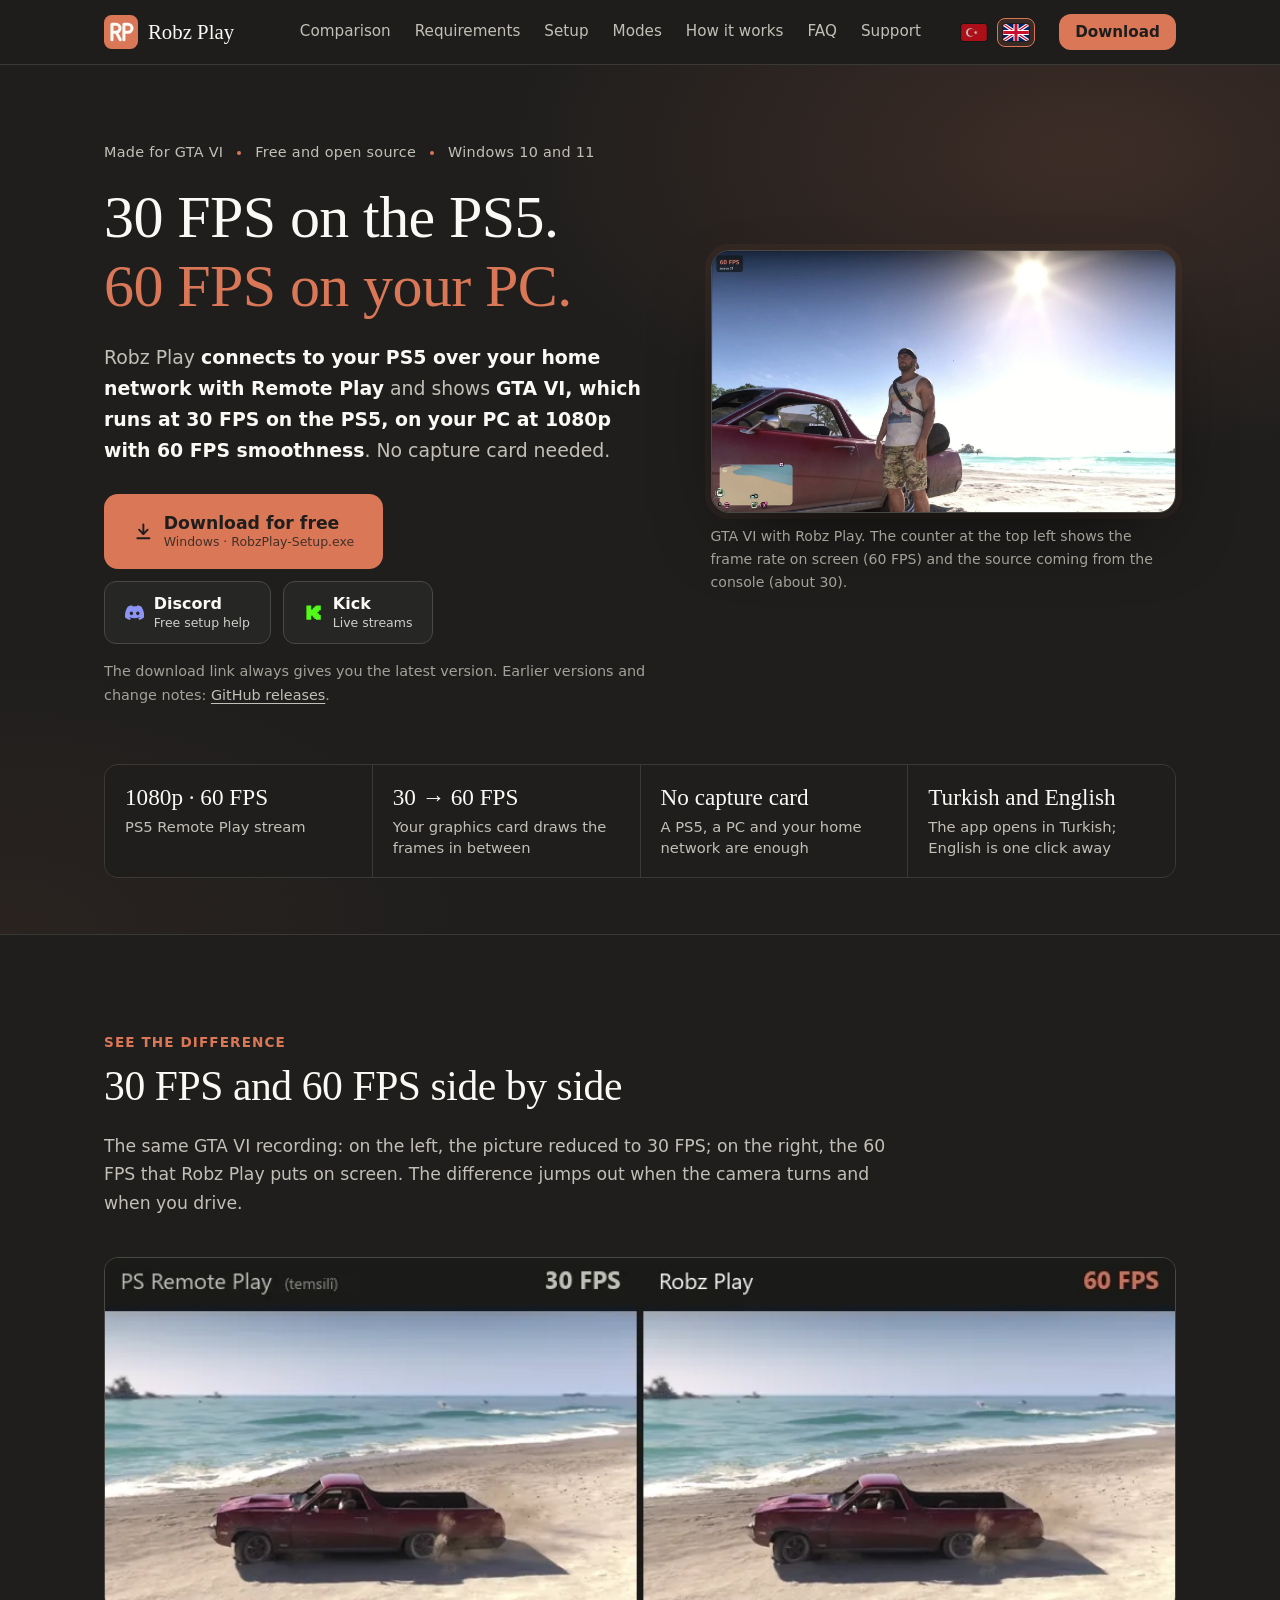
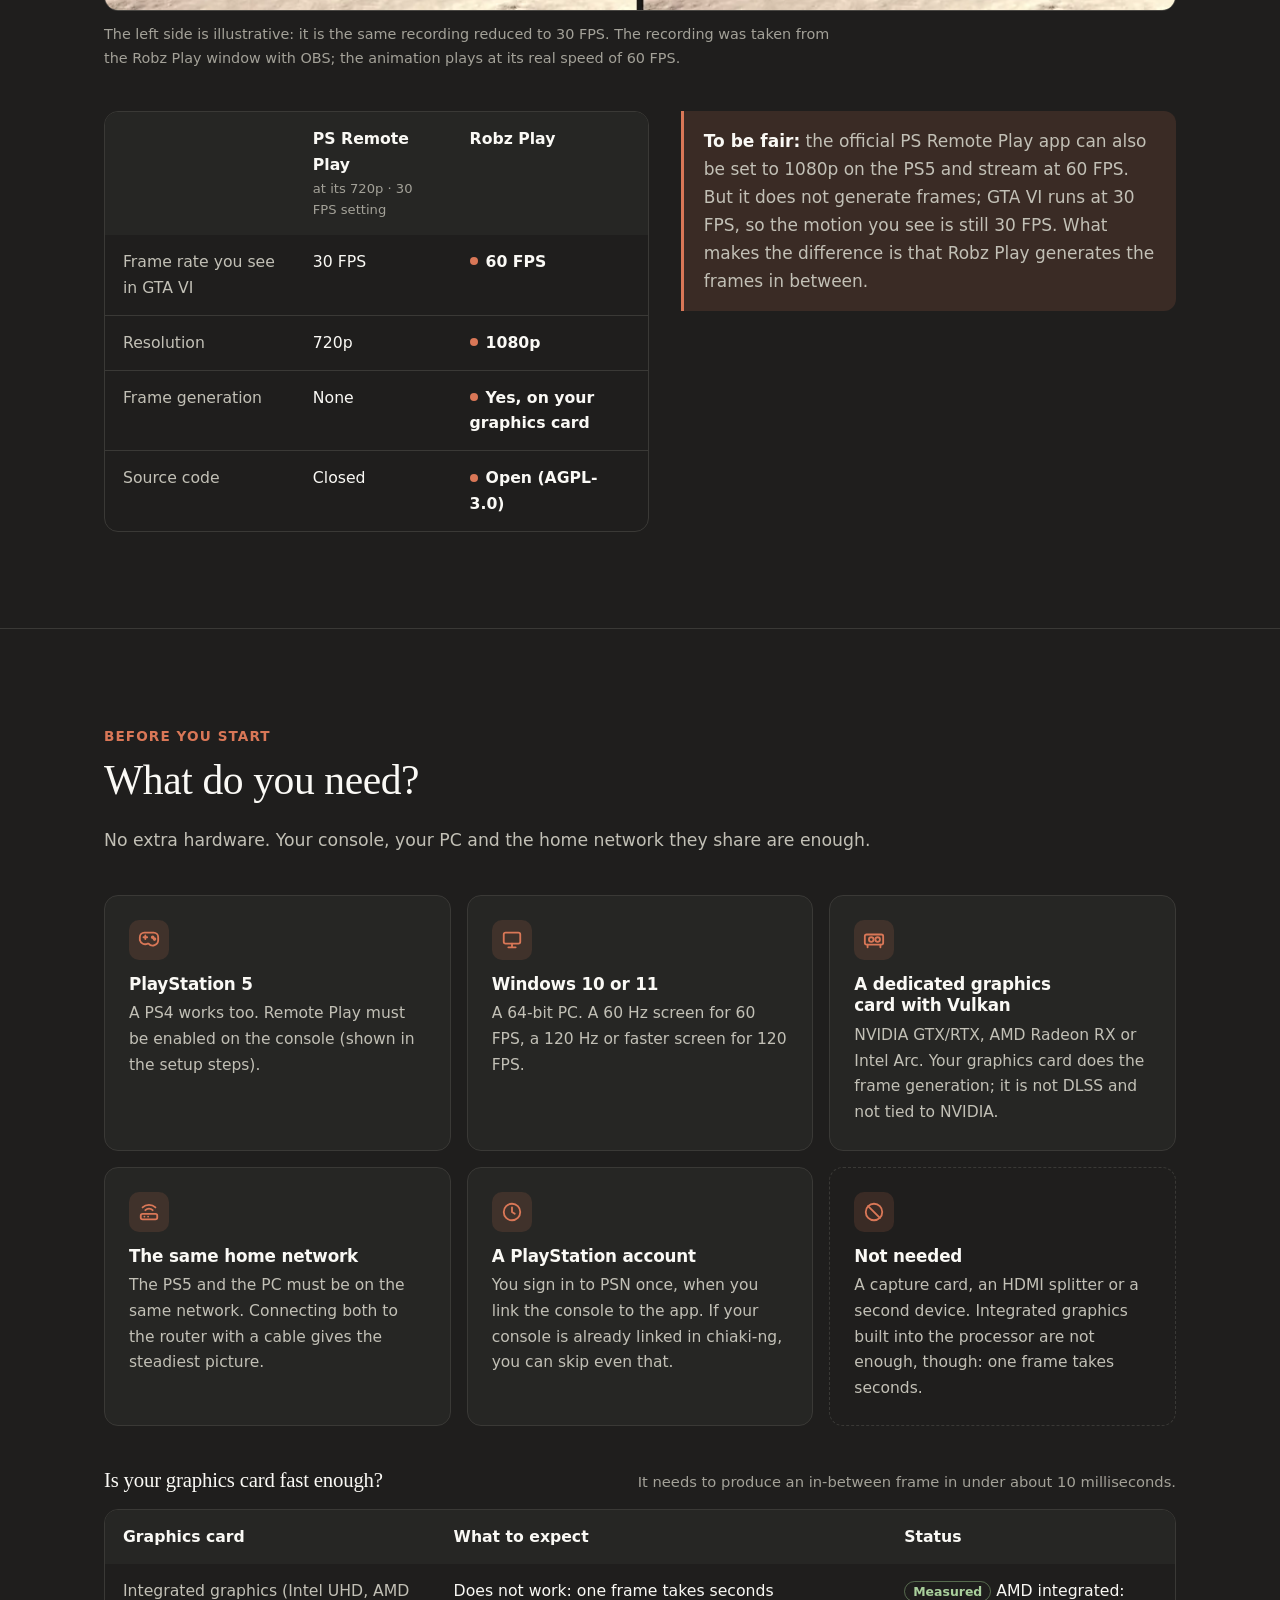
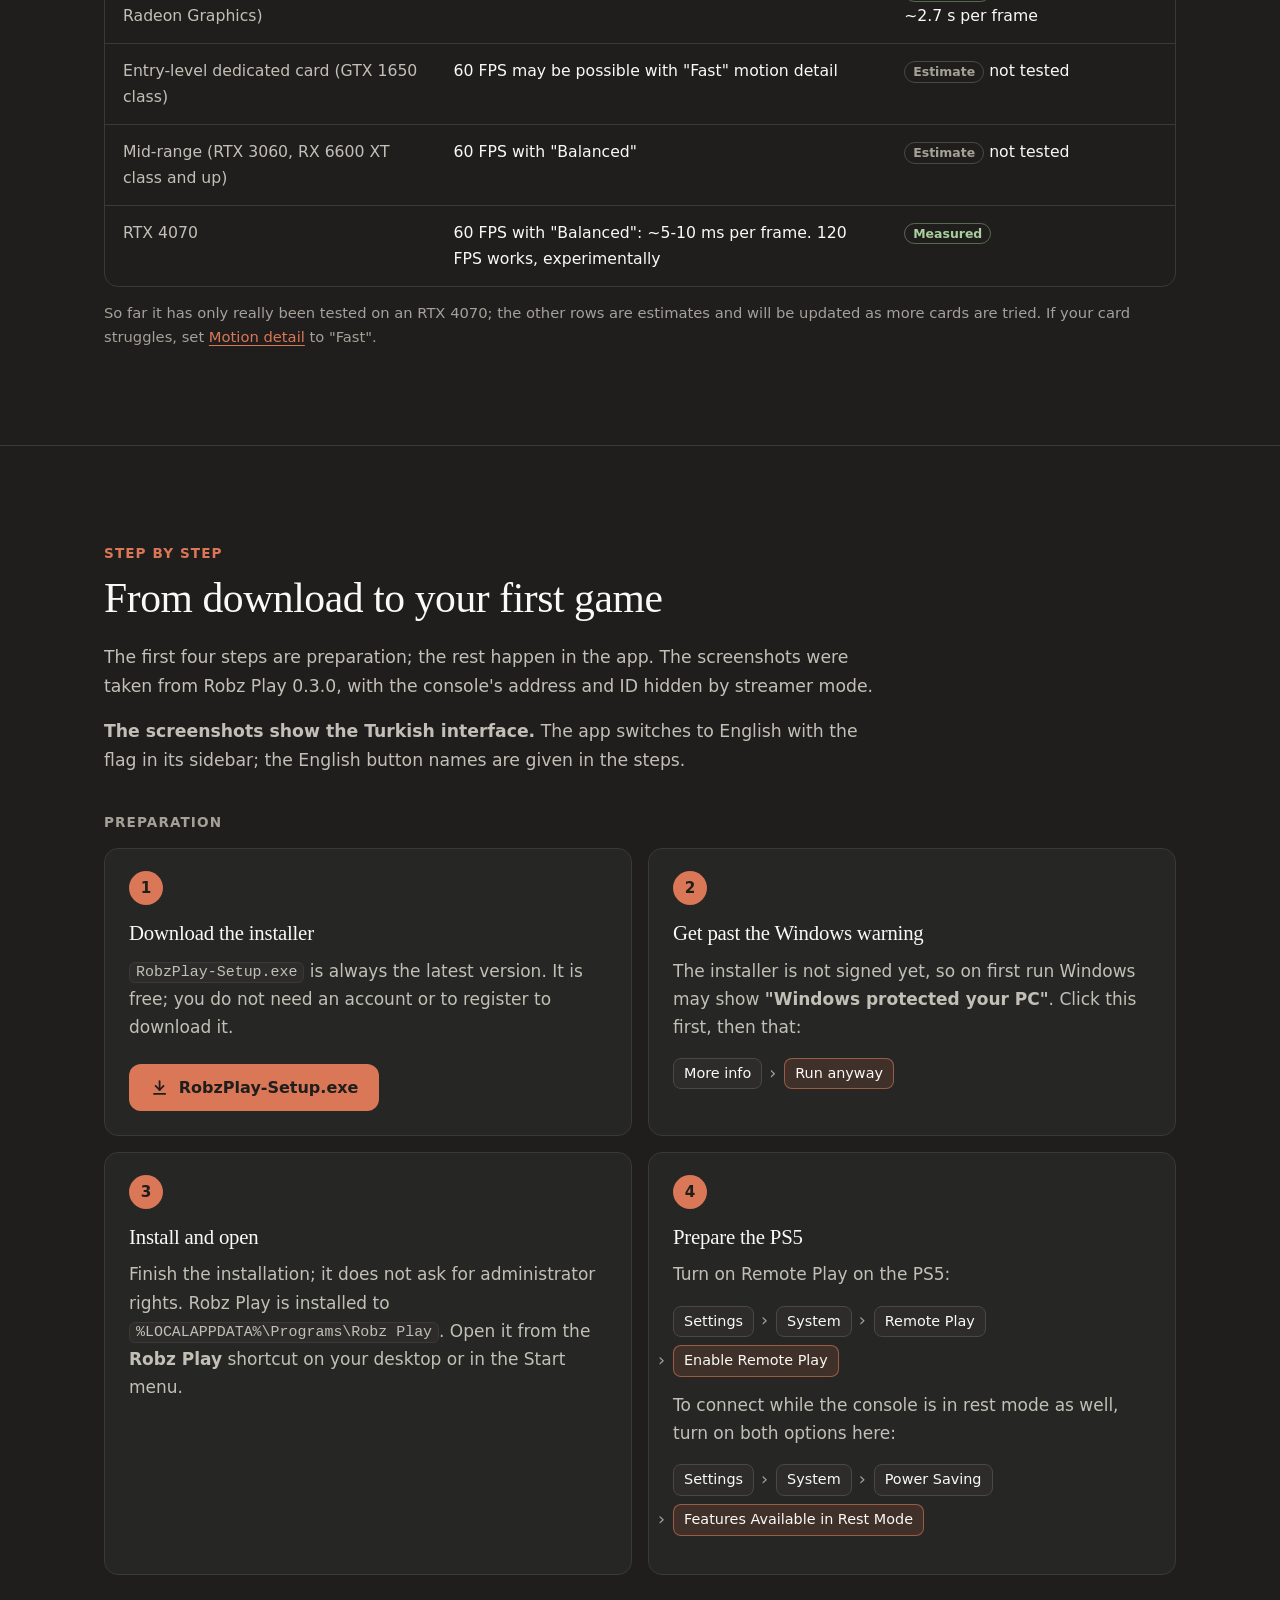
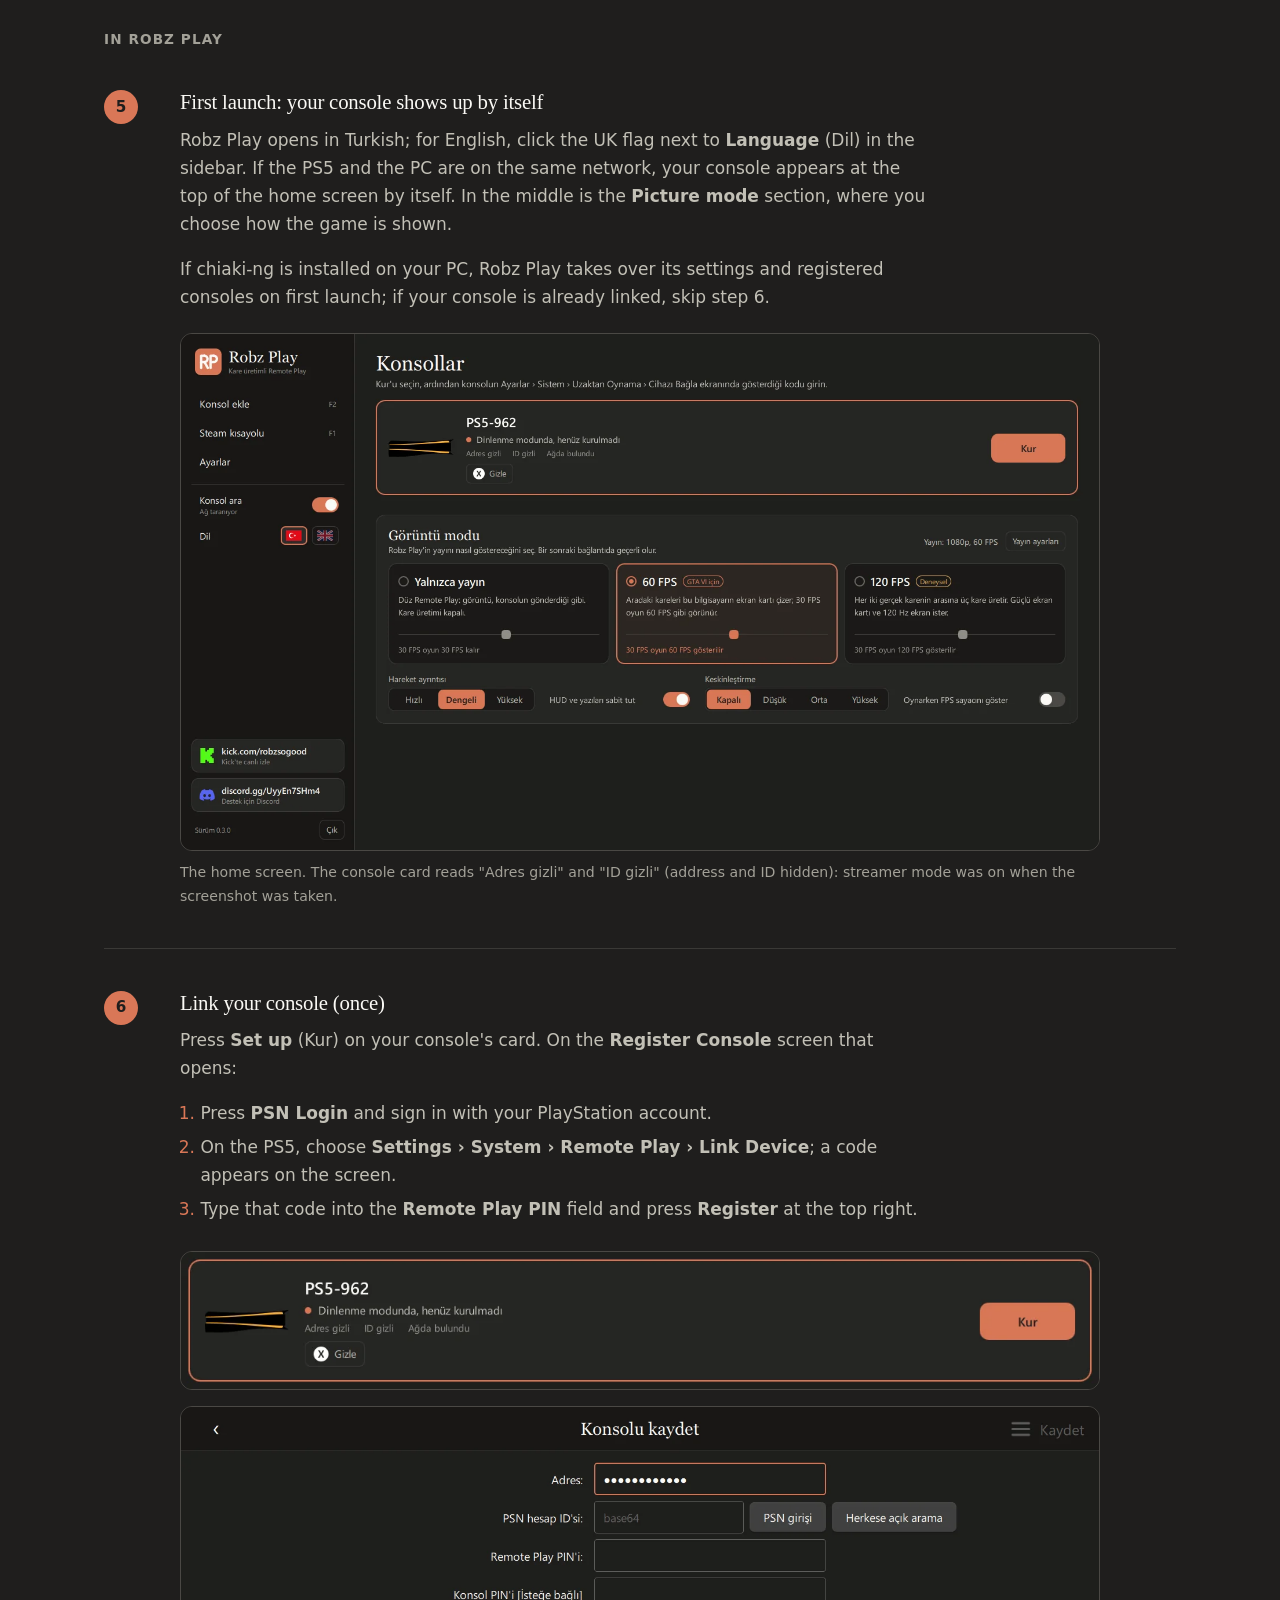
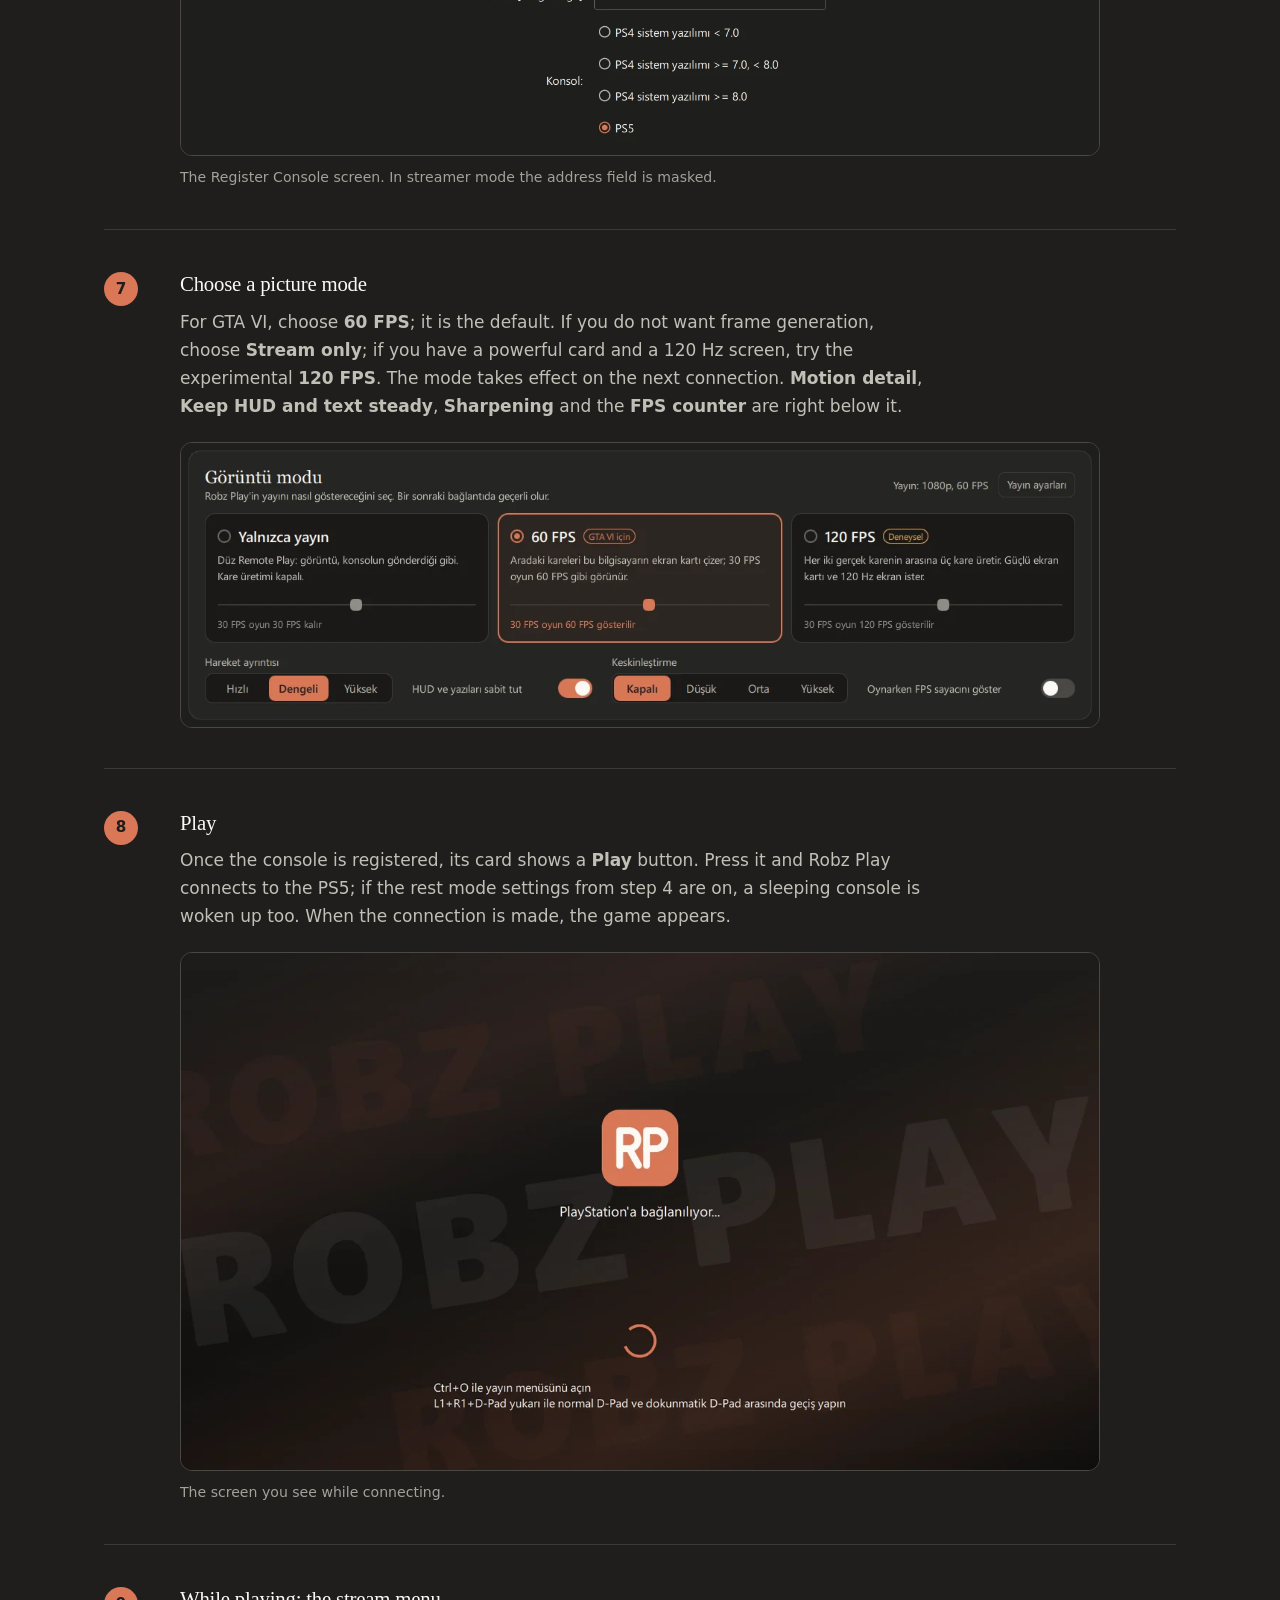
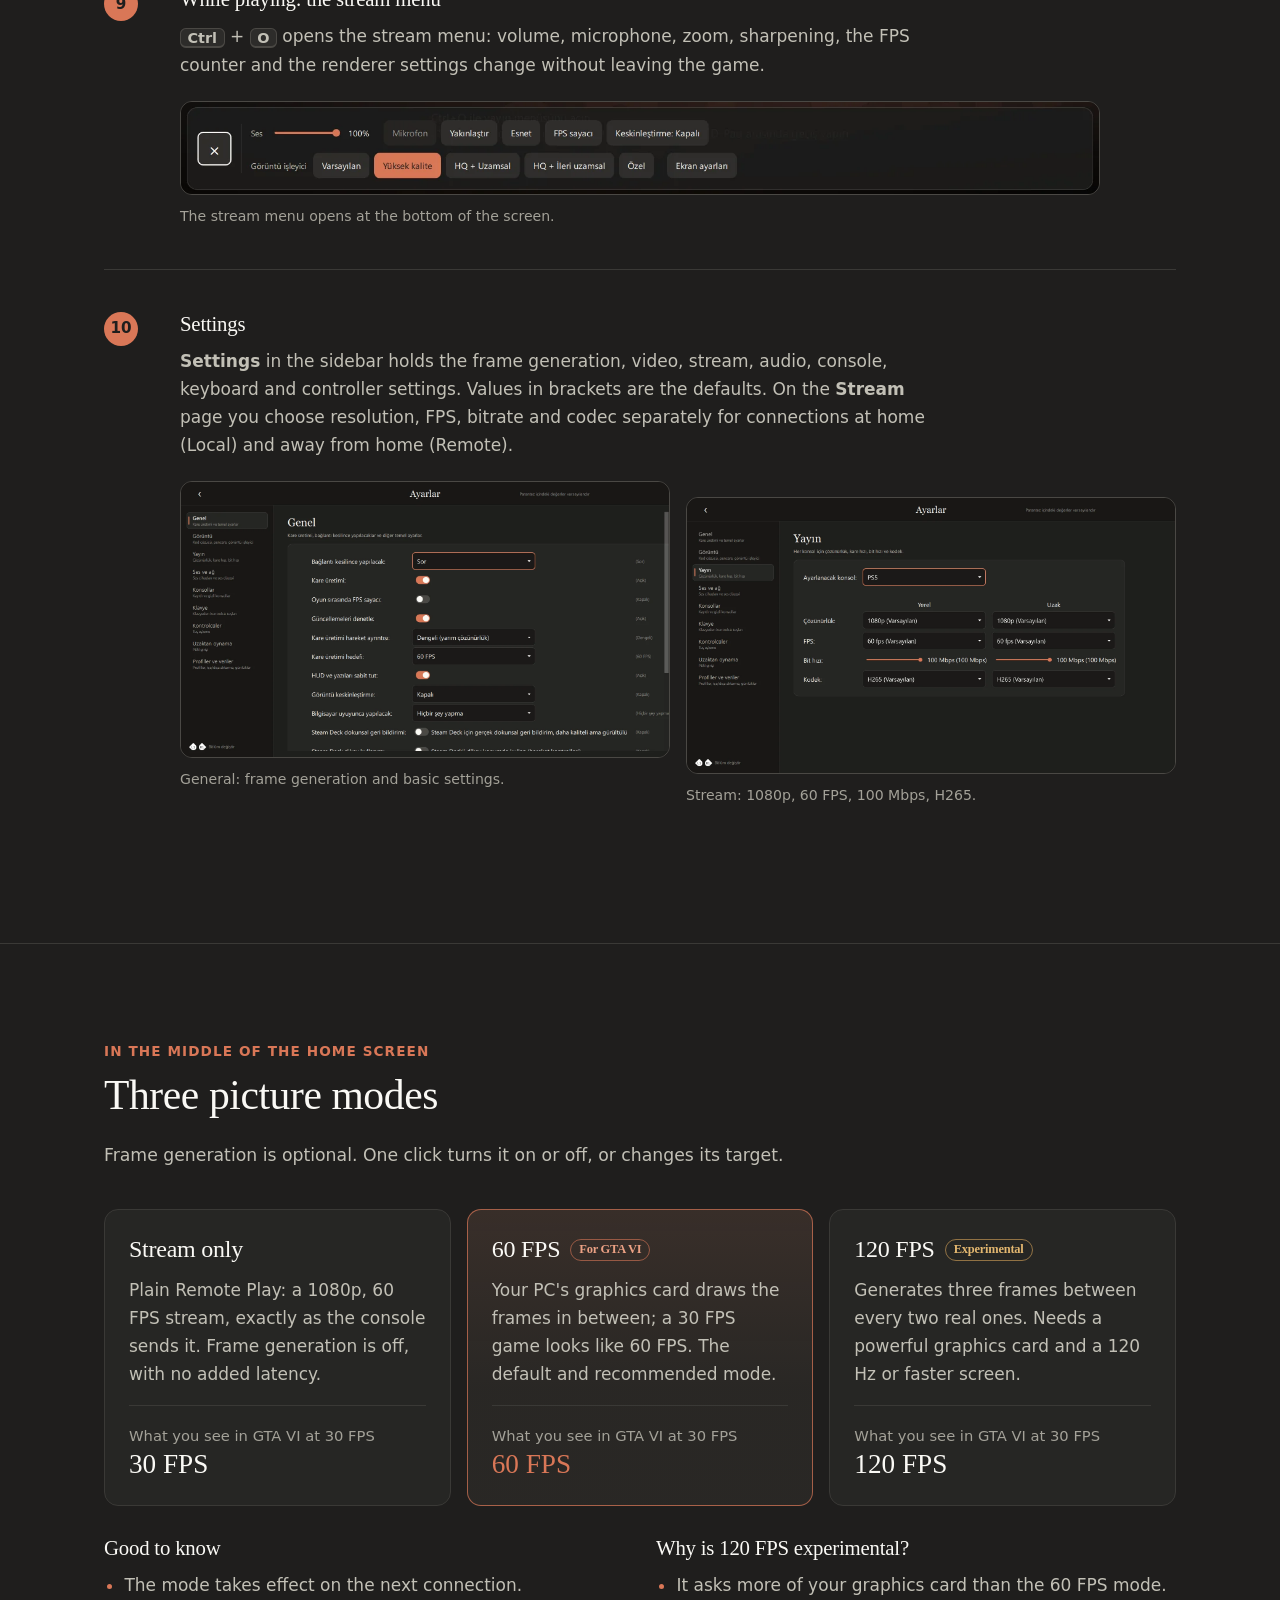
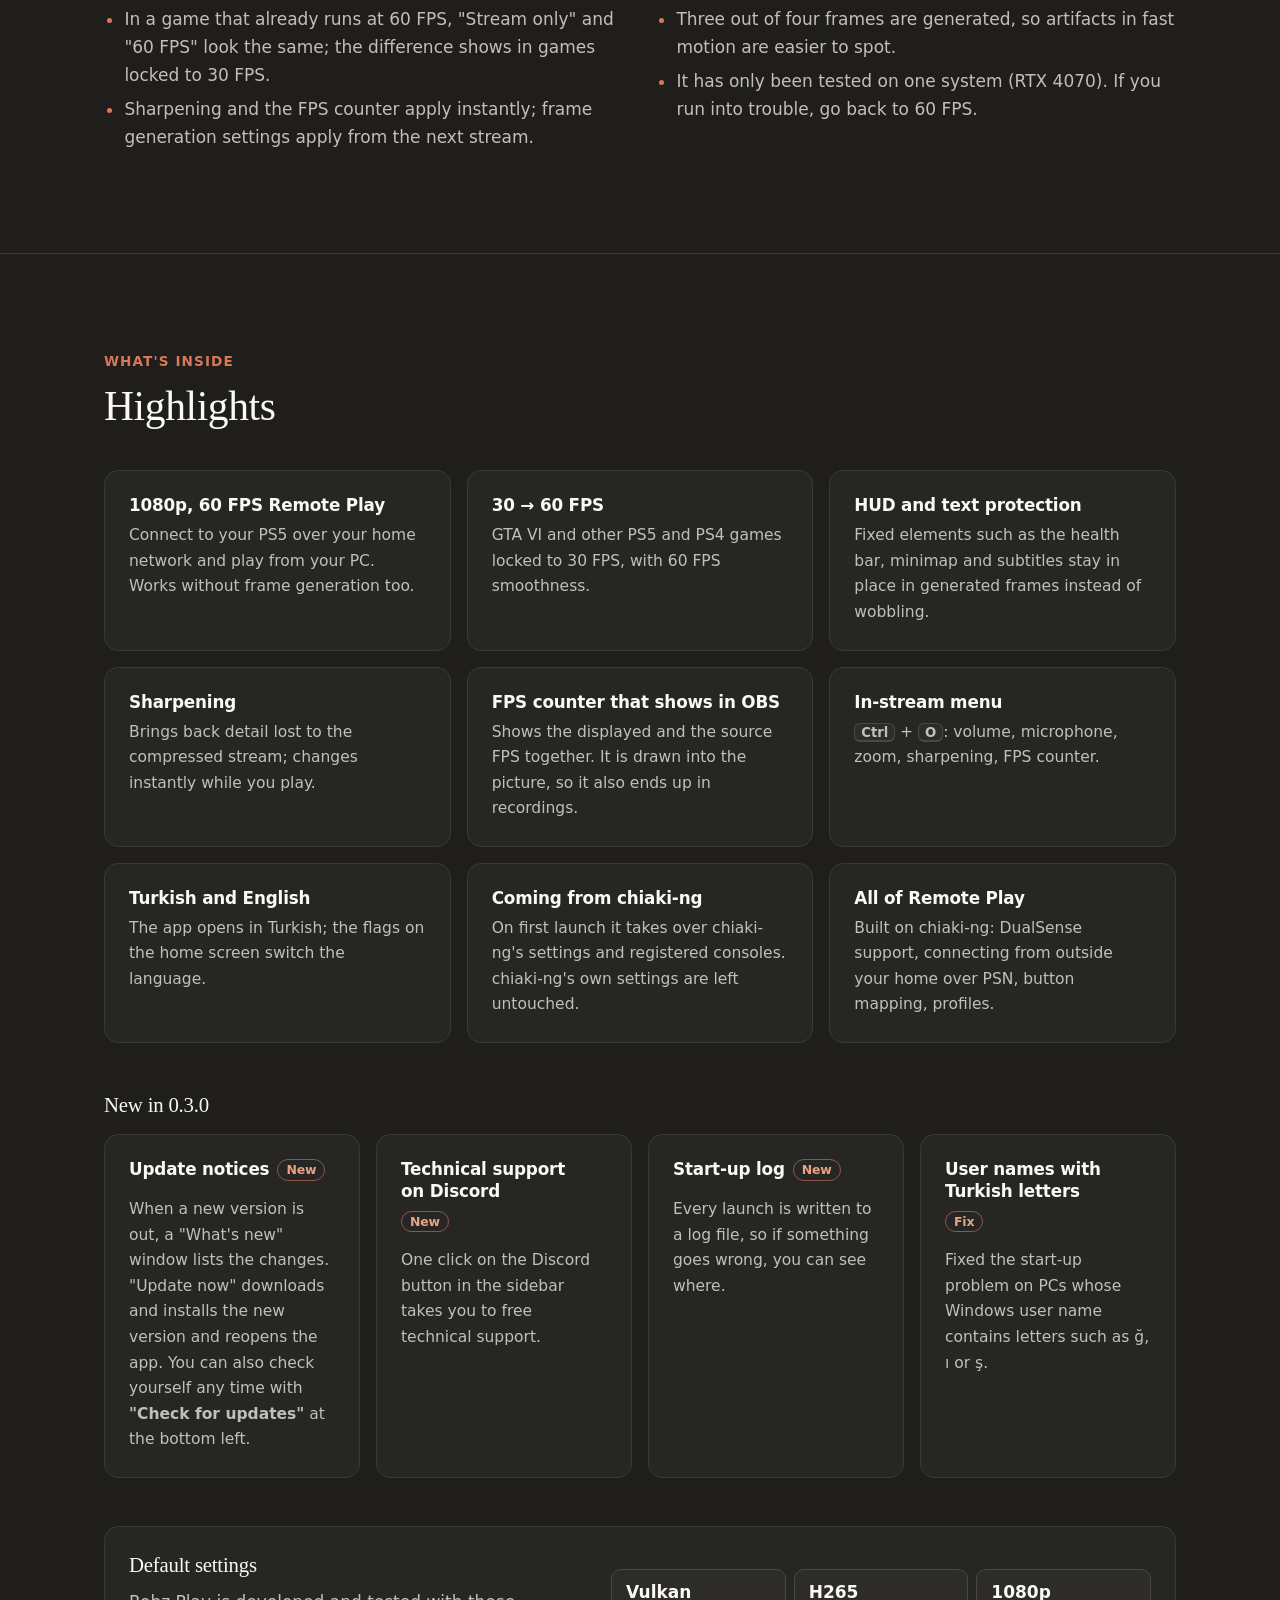
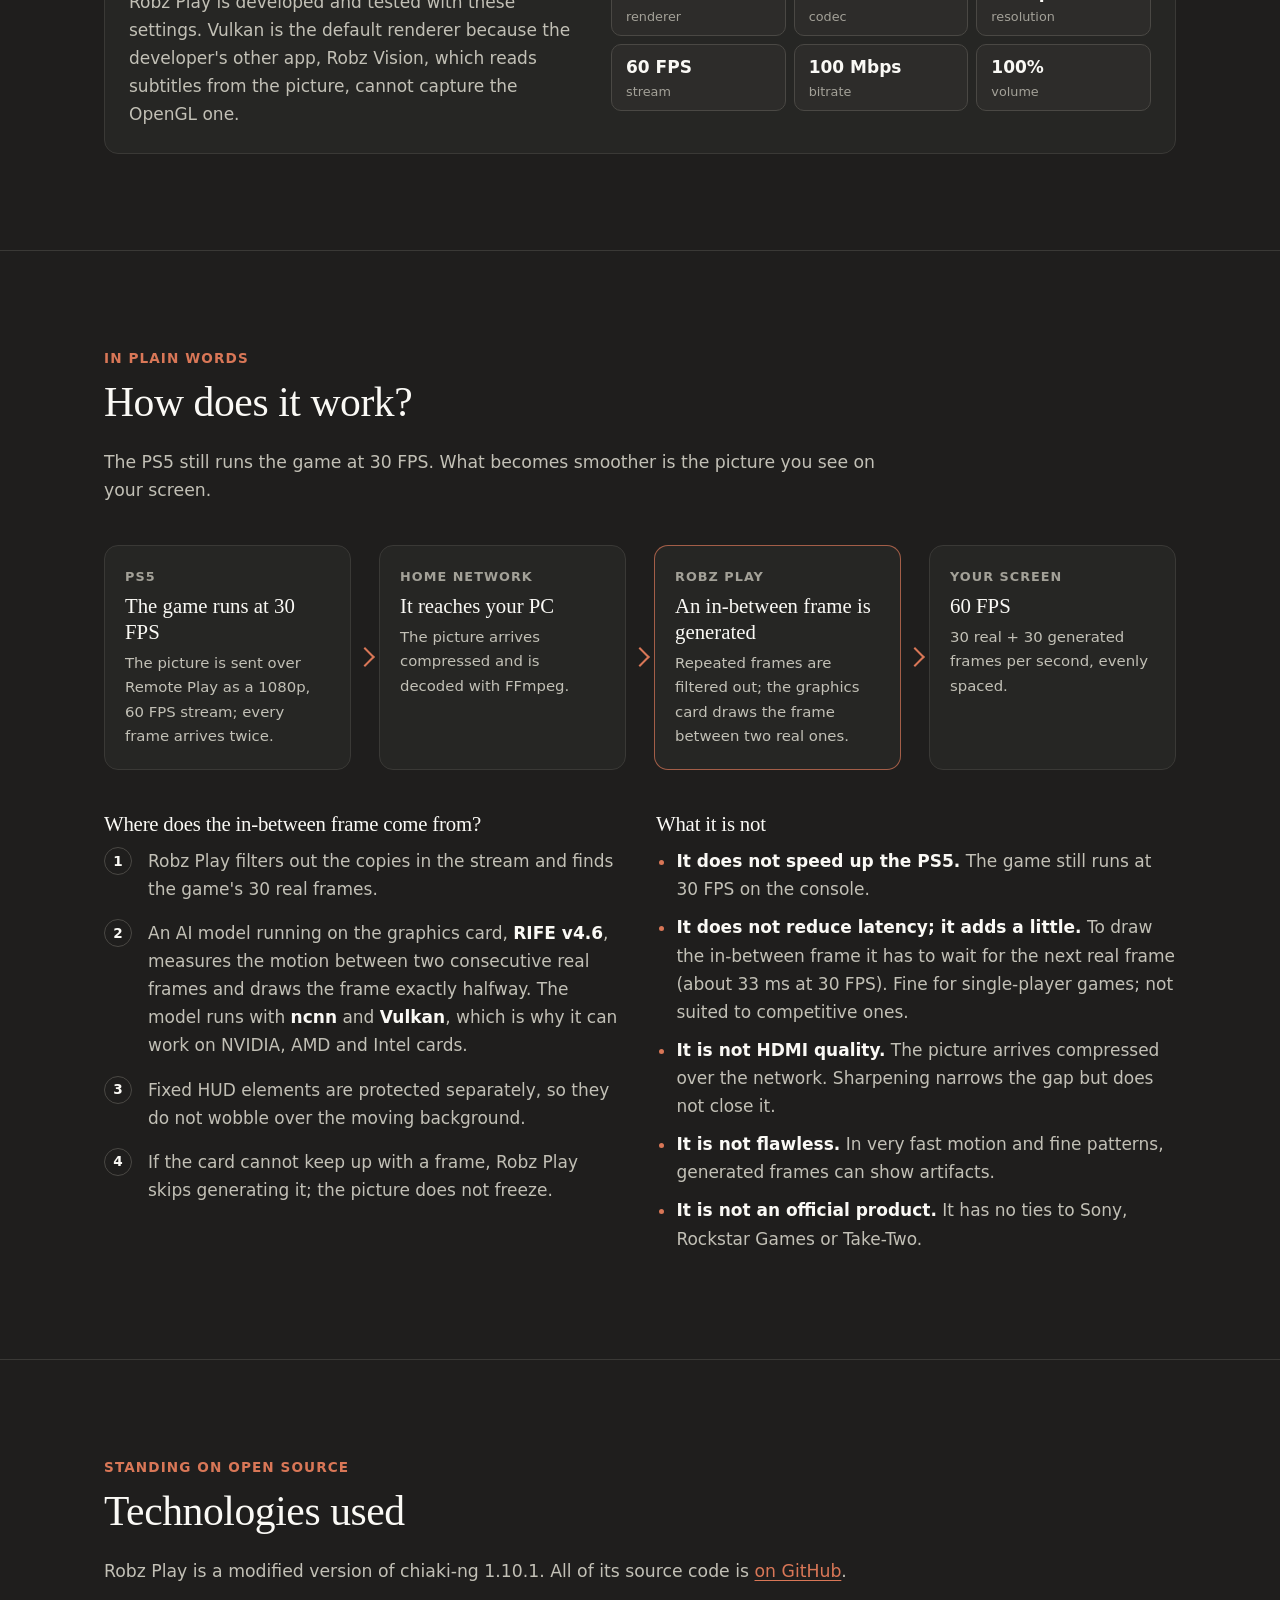
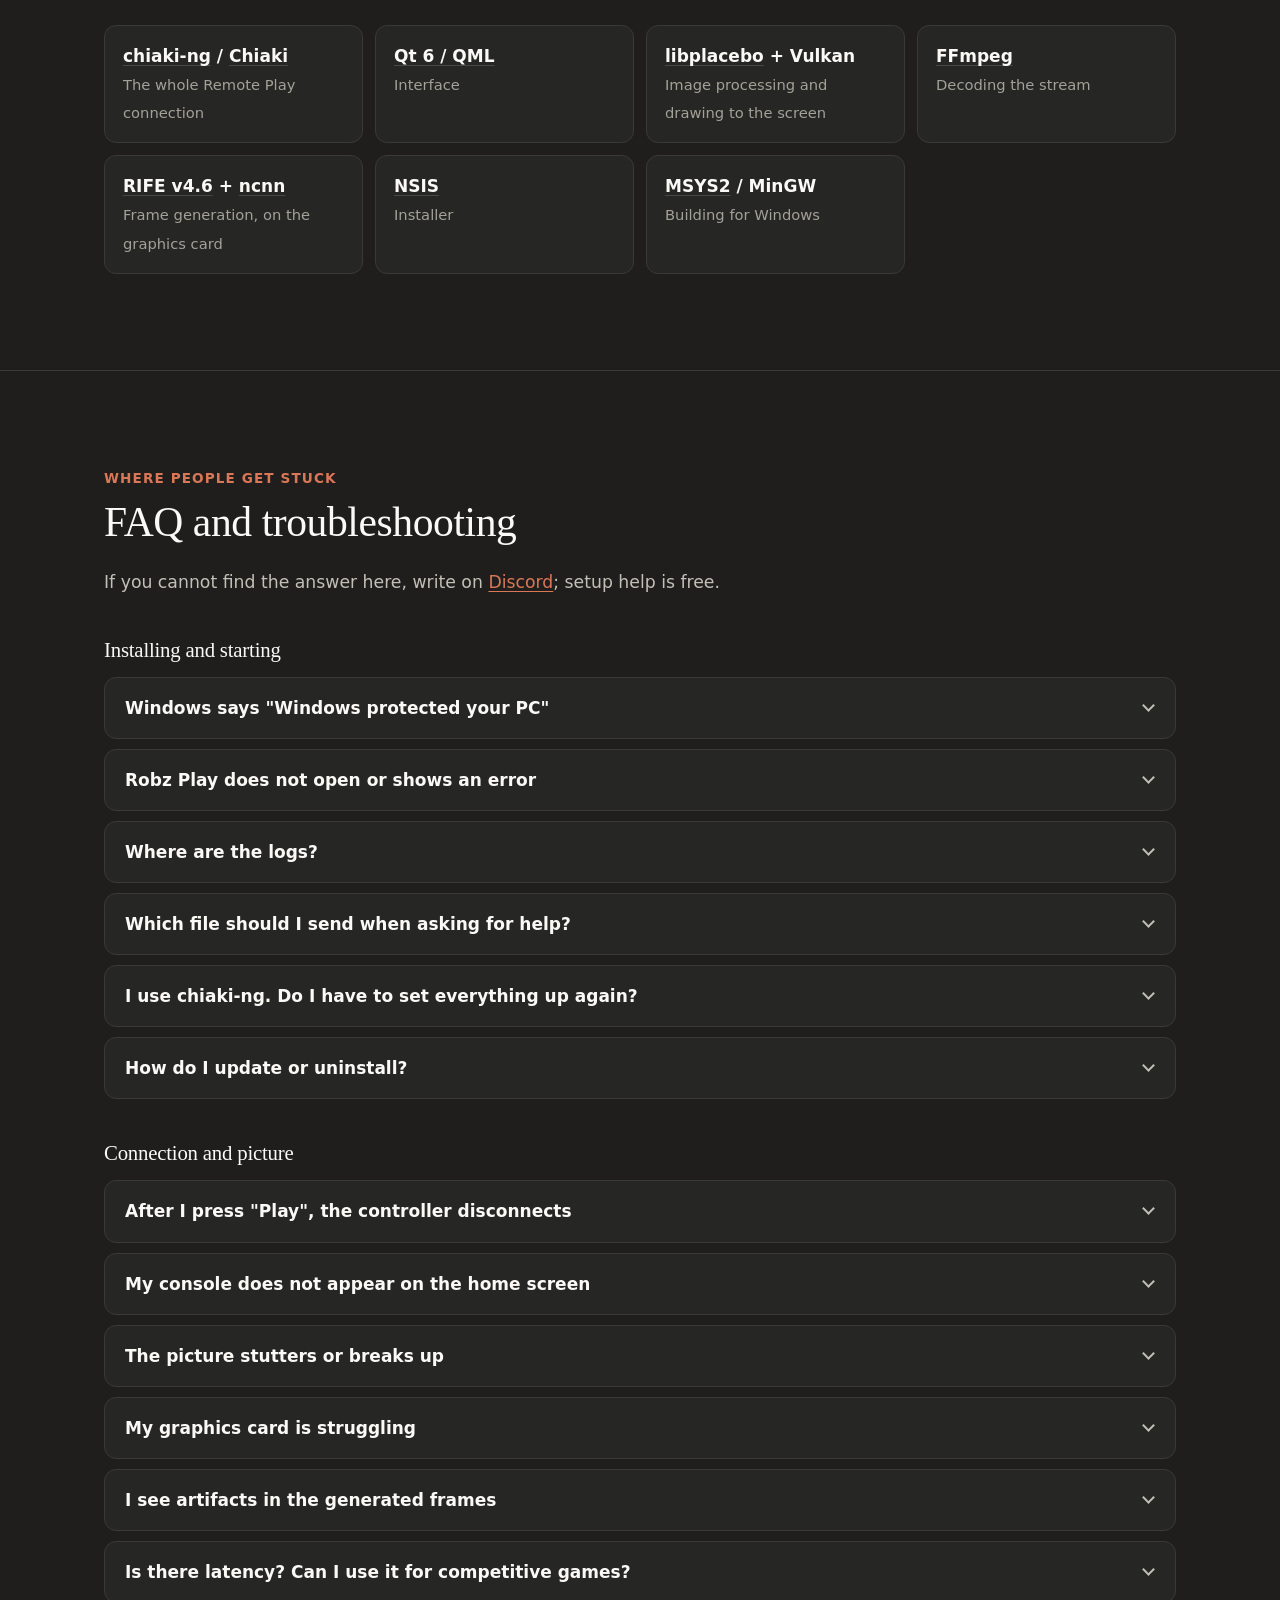
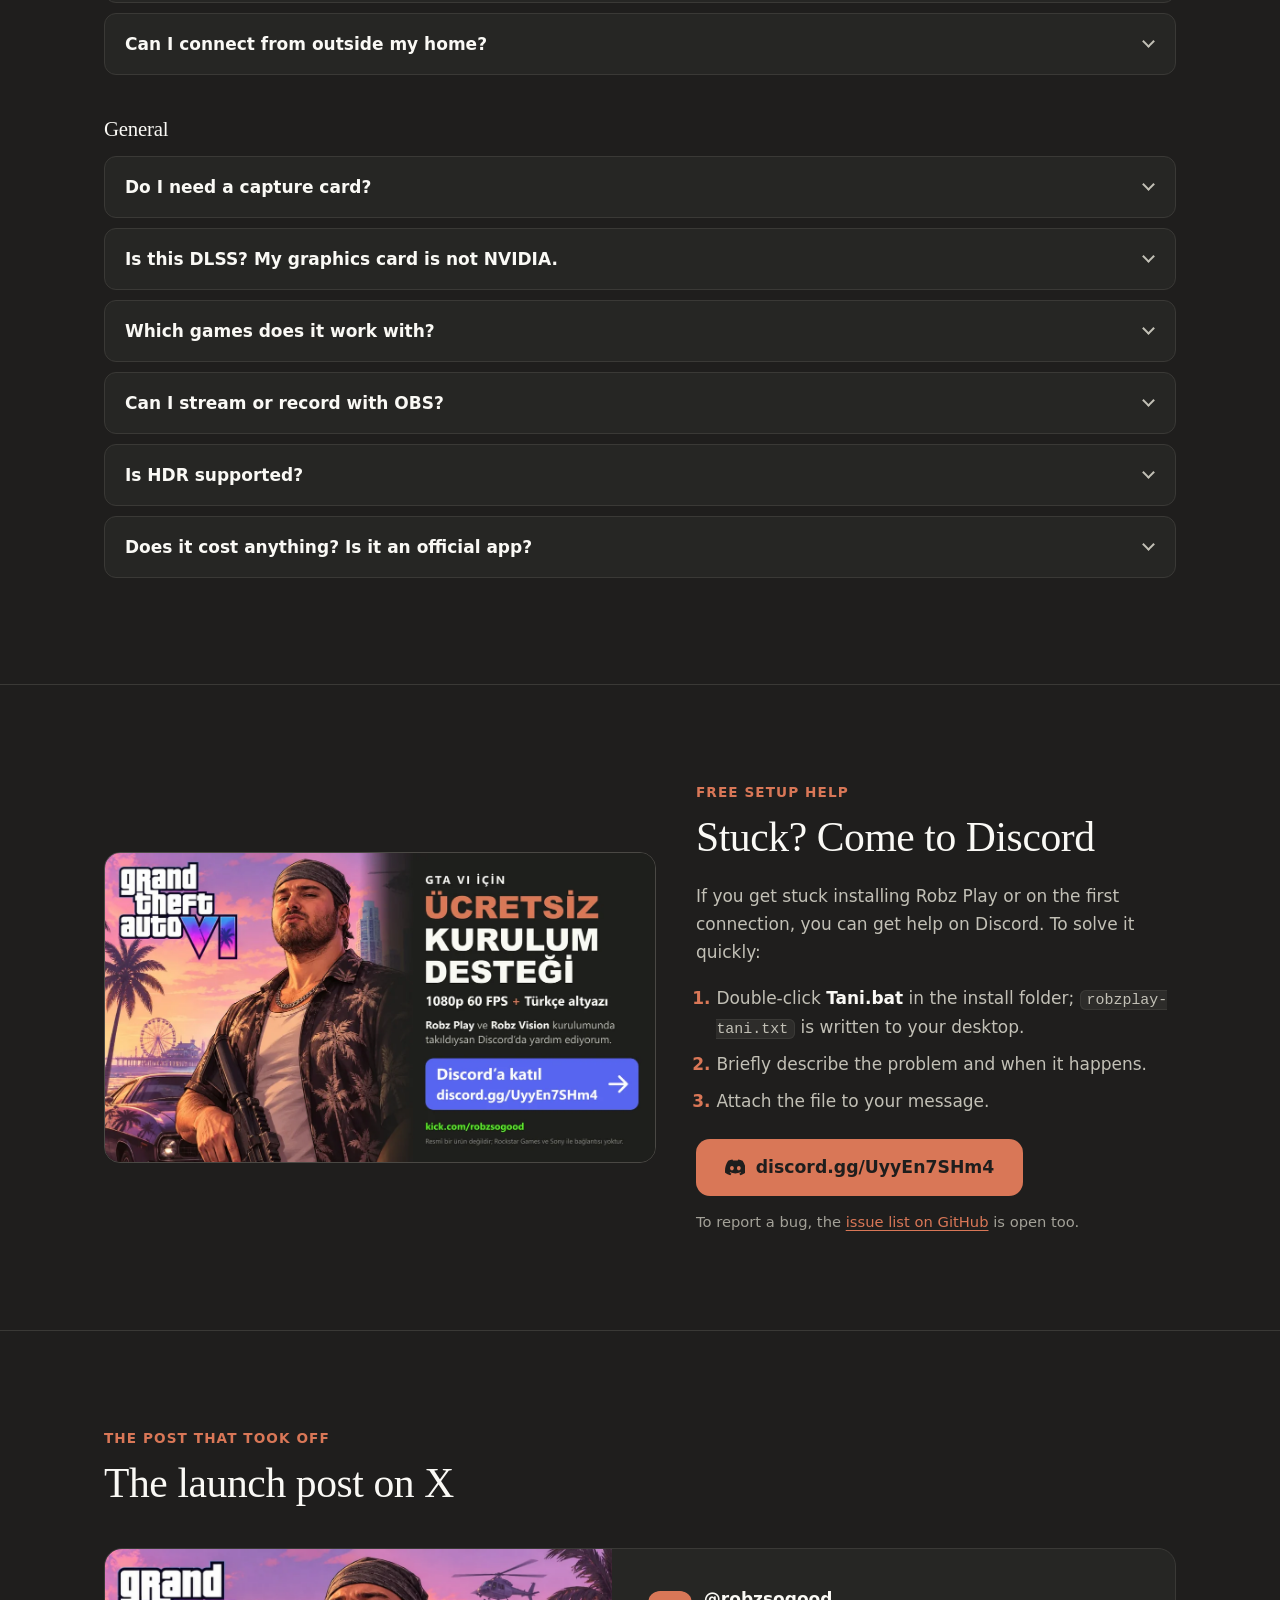
==== en/index.html @ 41824f77 "English version at /en/ with a Turkish/English flag switch Full English translation of the page, sam" ====
<!doctype html>
<html lang="en">
<head>
<meta charset="utf-8">
<meta name="viewport" content="width=device-width, initial-scale=1">
<title>Robz Play · Play GTA VI on your PC at 1080p, 60 FPS</title>
<meta name="description" content="Robz Play is a free, open-source Windows app that connects to your PS5 over your home network with Remote Play. GTA VI runs at 30 FPS on PS5; Robz Play shows it on your PC at 1080p with 60 FPS smoothness. No capture card needed.">
<meta name="theme-color" content="#1F1E1D">
<link rel="icon" href="../img/robzplay.svg" type="image/svg+xml">
<link rel="canonical" href="https://kutsalkiremitci.github.io/robz-play/en/">
<link rel="alternate" hreflang="tr" href="https://kutsalkiremitci.github.io/robz-play/">
<link rel="alternate" hreflang="en" href="https://kutsalkiremitci.github.io/robz-play/en/">
<link rel="alternate" hreflang="x-default" href="https://kutsalkiremitci.github.io/robz-play/">
<meta property="og:type" content="website">
<meta property="og:locale" content="en_US">
<meta property="og:locale:alternate" content="tr_TR">
<meta property="og:site_name" content="Robz Play">
<meta property="og:title" content="Robz Play · 30 FPS on PS5, 60 FPS on your screen">
<meta property="og:description" content="PS5 Remote Play at 1080p, 60 FPS, plus frame generation. GTA VI at 60 FPS smoothness on your PC. Free, open source, no capture card needed.">
<meta property="og:url" content="https://kutsalkiremitci.github.io/robz-play/en/">
<meta property="og:image" content="https://kutsalkiremitci.github.io/robz-play/img/robz-play-paylasim.jpg">
<meta property="og:image:width" content="1200">
<meta property="og:image:height" content="960">
<meta property="og:image:alt" content="Robz Play promo image: 30 FPS on PS5, 60 FPS on your PC">
<meta name="twitter:card" content="summary_large_image">
<link rel="stylesheet" href="../css/site.css">
</head>
<body>
<a class="skip" href="#icerik">Skip to content</a>

<header class="topbar">
  <div class="wrap">
    <a class="brand" href="#" aria-label="Robz Play, top of the page">
      <img src="../img/robzplay.svg" alt="" width="34" height="34">
      Robz Play
    </a>
    <nav class="nav" aria-label="Sections">
      <a href="#karsilastirma">Comparison</a>
      <a href="#gerekenler">Requirements</a>
      <a href="#kurulum">Setup</a>
      <a href="#modlar">Modes</a>
      <a href="#nasil">How it works</a>
      <a href="#sss">FAQ</a>
      <a href="#destek">Support</a>
    </nav>
    <div class="lang" role="group" aria-label="Language / Dil">
      <a href="../" lang="tr" hreflang="tr" aria-label="Türkçe" title="Türkçe" data-lang-switch><img src="../img/flag-tr.svg" alt="" width="26" height="17"></a>
      <a href="./" lang="en" hreflang="en" aria-current="page" aria-label="English" title="English"><img src="../img/flag-en.svg" alt="" width="26" height="17"></a>
    </div>
    <a class="btn btn-primary" href="https://github.com/kutsalkiremitci/robz-play/releases/latest/download/RobzPlay-Setup.exe">Download</a>
  </div>
</header>

<main id="icerik">

<!-- ============ Hero ============ -->
<section class="hero">
  <div class="wrap">
    <div class="hero-grid">
      <div>
        <p class="eyebrow"><span>Made for GTA VI</span><span>Free and open source</span><span>Windows 10 and 11</span></p>
        <h1>30 FPS on <span class="nowrap">the PS5.</span><br><em>60 FPS on <span class="nowrap">your PC.</span></em></h1>
        <p class="lead">Robz Play <strong>connects to your PS5 over your home network with Remote Play</strong> and shows <strong>GTA VI, which runs at 30 FPS on the PS5, on your PC at 1080p with 60 FPS smoothness</strong>. No capture card needed.</p>
        <div class="cta">
          <a class="btn btn-primary btn-lg" href="https://github.com/kutsalkiremitci/robz-play/releases/latest/download/RobzPlay-Setup.exe">
            <svg viewBox="0 0 24 24" fill="none" stroke="currentColor" stroke-width="2.2" stroke-linecap="round" stroke-linejoin="round" aria-hidden="true"><path d="M12 4v11"/><path d="m7 10 5 5 5-5"/><path d="M5 20h14"/></svg>
            <span class="stack">Download for free<small>Windows · RobzPlay-Setup.exe</small></span>
          </a>
          <div class="cta-secondary">
          <a class="btn btn-discord" href="https://discord.gg/UyyEn7SHm4">
            <svg viewBox="0 0 24 24" aria-hidden="true"><path fill="currentColor" d="M20.317 4.37a19.791 19.791 0 0 0-4.885-1.515.074.074 0 0 0-.079.037c-.21.375-.444.864-.608 1.25a18.27 18.27 0 0 0-5.487 0 12.64 12.64 0 0 0-.617-1.25.077.077 0 0 0-.079-.037A19.736 19.736 0 0 0 3.677 4.37a.07.07 0 0 0-.032.027C.533 9.046-.32 13.58.099 18.057a.082.082 0 0 0 .031.057 19.9 19.9 0 0 0 5.993 3.03.078.078 0 0 0 .084-.028 14.09 14.09 0 0 0 1.226-1.994.076.076 0 0 0-.041-.106 13.107 13.107 0 0 1-1.872-.892.077.077 0 0 1-.008-.128 10.2 10.2 0 0 0 .372-.292.074.074 0 0 1 .077-.01c3.928 1.793 8.18 1.793 12.062 0a.074.074 0 0 1 .078.01c.12.098.246.198.373.292a.077.077 0 0 1-.006.127 12.299 12.299 0 0 1-1.873.892.077.077 0 0 0-.041.107c.36.698.772 1.362 1.225 1.993a.076.076 0 0 0 .084.028 19.839 19.839 0 0 0 6.002-3.03.077.077 0 0 0 .032-.054c.5-5.177-.838-9.674-3.549-13.66a.061.061 0 0 0-.031-.03zM8.02 15.33c-1.183 0-2.157-1.085-2.157-2.419 0-1.333.956-2.419 2.157-2.419 1.21 0 2.176 1.096 2.157 2.42 0 1.333-.956 2.418-2.157 2.418zm7.975 0c-1.183 0-2.157-1.085-2.157-2.419 0-1.333.955-2.419 2.157-2.419 1.21 0 2.176 1.096 2.157 2.42 0 1.333-.946 2.418-2.157 2.418z"/></svg>
            <span class="stack">Discord<small>Free setup help</small></span>
          </a>
          <a class="btn btn-kick" href="https://kick.com/robzsogood">
            <svg viewBox="0 0 24 24" aria-hidden="true"><path fill="currentColor" d="M3 3h6v5h2V6h2V4h2V3h6v6h-2v2h-2v2h2v2h2v6h-6v-1h-2v-2h-2v-2H9v5H3z"/></svg>
            <span class="stack">Kick<small>Live streams</small></span>
          </a>
          </div>
        </div>
        <p class="cta-note">The download link always gives you the latest version. Earlier versions and change notes: <a href="https://github.com/kutsalkiremitci/robz-play/releases">GitHub releases</a>.</p>
      </div>

      <figure class="hero-shot">
        <div class="frame">
          <img src="../img/gta-vi-60fps.webp" width="1600" height="900" alt="GTA VI with Robz Play: a character standing next to a red car on a beach; the counter at the top left shows 60 FPS and source 31" fetchpriority="high">
        </div>
        <figcaption>GTA VI with Robz Play. The counter at the top left shows the frame rate on screen (60 FPS) and the source coming from the console (about 30).</figcaption>
      </figure>
    </div>

    <ul class="facts" aria-label="At a glance">
      <li><b>1080p · 60 FPS</b><span>PS5 Remote Play stream</span></li>
      <li><b>30 → 60 FPS</b><span>Your graphics card draws the frames in between</span></li>
      <li><b>No capture card</b><span>A PS5, a PC and your home network are enough</span></li>
      <li><b>Turkish and English</b><span>The app opens in Turkish; English is one click away</span></li>
    </ul>
  </div>
</section>

<!-- ============ Comparison ============ -->
<section class="section" id="karsilastirma" aria-labelledby="karsilastirma-baslik">
  <div class="wrap">
    <div class="section-head">
      <span class="kicker">See the difference</span>
      <h2 id="karsilastirma-baslik">30 FPS and 60 FPS side by side</h2>
      <p>The same GTA VI recording: on the left, the picture reduced to 30 FPS; on the right, the 60 FPS that Robz Play puts on screen. The difference jumps out when the camera turns and when you drive.</p>
    </div>

    <figure class="compare-media">
      <img src="../img/gta-vi-30-vs-60.webp" width="966" height="318" loading="lazy" decoding="async" alt="Animation: on the left, labelled PS Remote Play, 30 FPS; on the right, labelled Robz Play, 60 FPS; a pickup truck turning on a beach and kicking up dust">
      <figcaption>The left side is illustrative: it is the same recording reduced to 30 FPS. The recording was taken from the Robz Play window with OBS; the animation plays at its real speed of 60 FPS.</figcaption>
    </figure>

    <div class="compare-grid">
      <div class="table-wrap">
        <table>
          <caption class="sr-only">PS Remote Play compared with Robz Play</caption>
          <thead>
            <tr><th scope="col"></th><th scope="col">PS Remote Play<small>at its 720p · 30 FPS setting</small></th><th scope="col">Robz Play</th></tr>
          </thead>
          <tbody>
            <tr><th scope="row">Frame rate you see in GTA VI</th><td>30 FPS</td><td class="win">60 FPS</td></tr>
            <tr><th scope="row">Resolution</th><td>720p</td><td class="win">1080p</td></tr>
            <tr><th scope="row">Frame generation</th><td>None</td><td class="win">Yes, on your graphics card</td></tr>
            <tr><th scope="row">Source code</th><td>Closed</td><td class="win">Open (AGPL-3.0)</td></tr>
          </tbody>
        </table>
      </div>
      <div class="note">
        <p><strong>To be fair:</strong> the official PS Remote Play app can also be set to 1080p on the PS5 and stream at 60 FPS. But it does not generate frames; GTA VI runs at 30 FPS, so the motion you see is still 30 FPS. What makes the difference is that Robz Play generates the frames in between.</p>
      </div>
    </div>
  </div>
</section>

<!-- ============ Requirements ============ -->
<section class="section" id="gerekenler" aria-labelledby="gerekenler-baslik">
  <div class="wrap">
    <div class="section-head">
      <span class="kicker">Before you start</span>
      <h2 id="gerekenler-baslik">What do you need?</h2>
      <p>No extra hardware. Your console, your PC and the home network they share are enough.</p>
    </div>

    <div class="req-grid">
      <div class="card req">
        <div class="ico"><svg viewBox="0 0 24 24" fill="none" stroke="currentColor" stroke-width="2" stroke-linecap="round" stroke-linejoin="round" aria-hidden="true"><path d="M6 9h4M8 7v4"/><circle cx="16" cy="9" r="1"/><circle cx="18" cy="11" r="1"/><path d="M7 4h10a5 5 0 0 1 5 5v3a6 6 0 0 1-10.5 4h-1A6 6 0 0 1 2 12V9a5 5 0 0 1 5-5z"/></svg></div>
        <h3>PlayStation 5</h3>
        <p>A PS4 works too. Remote Play must be enabled on the console (shown in the setup steps).</p>
      </div>
      <div class="card req">
        <div class="ico"><svg viewBox="0 0 24 24" fill="none" stroke="currentColor" stroke-width="2" stroke-linecap="round" stroke-linejoin="round" aria-hidden="true"><rect x="3" y="4" width="18" height="12" rx="2"/><path d="M8 20h8M12 16v4"/></svg></div>
        <h3>Windows 10 or 11</h3>
        <p>A 64-bit PC. A 60 Hz screen for 60 FPS, a 120 Hz or faster screen for 120 FPS.</p>
      </div>
      <div class="card req">
        <div class="ico"><svg viewBox="0 0 24 24" fill="none" stroke="currentColor" stroke-width="2" stroke-linecap="round" stroke-linejoin="round" aria-hidden="true"><rect x="2" y="6" width="20" height="11" rx="2"/><circle cx="9" cy="11.5" r="2.5"/><circle cx="16" cy="11.5" r="2.5"/><path d="M5 17v3M19 17v3"/></svg></div>
        <h3>A dedicated graphics card with Vulkan</h3>
        <p>NVIDIA GTX/RTX, AMD Radeon RX or Intel Arc. Your graphics card does the frame generation; it is not DLSS and not tied to NVIDIA.</p>
      </div>
      <div class="card req">
        <div class="ico"><svg viewBox="0 0 24 24" fill="none" stroke="currentColor" stroke-width="2" stroke-linecap="round" stroke-linejoin="round" aria-hidden="true"><rect x="3" y="14" width="18" height="6" rx="2"/><path d="M7 17h.01M11 17h.01"/><path d="M8 10a6 6 0 0 1 8 0M5 7a10 10 0 0 1 14 0"/></svg></div>
        <h3>The same home network</h3>
        <p>The PS5 and the PC must be on the same network. Connecting both to the router with a cable gives the steadiest picture.</p>
      </div>
      <div class="card req">
        <div class="ico"><svg viewBox="0 0 24 24" fill="none" stroke="currentColor" stroke-width="2" stroke-linecap="round" stroke-linejoin="round" aria-hidden="true"><circle cx="12" cy="12" r="9"/><path d="M12 7v5l3 2"/></svg></div>
        <h3>A PlayStation account</h3>
        <p>You sign in to PSN once, when you link the console to the app. If your console is already linked in chiaki-ng, you can skip even that.</p>
      </div>
      <div class="card req no">
        <div class="ico"><svg viewBox="0 0 24 24" fill="none" stroke="currentColor" stroke-width="2" stroke-linecap="round" stroke-linejoin="round" aria-hidden="true"><circle cx="12" cy="12" r="9"/><path d="M5.6 5.6l12.8 12.8"/></svg></div>
        <h3>Not needed</h3>
        <p>A capture card, an HDMI splitter or a second device. Integrated graphics built into the processor are not enough, though: one frame takes seconds.</p>
      </div>
    </div>

    <div class="gpu-head">
      <h3>Is your graphics card fast enough?</h3>
      <p>It needs to produce an in-between frame in under about 10 milliseconds.</p>
    </div>
    <div class="table-wrap">
      <table>
        <thead>
          <tr><th scope="col">Graphics card</th><th scope="col">What to expect</th><th scope="col">Status</th></tr>
        </thead>
        <tbody>
          <tr><th scope="row">Integrated graphics (Intel UHD, AMD Radeon Graphics)</th><td>Does not work: one frame takes seconds</td><td><span class="tag tag-ok">Measured</span> AMD integrated: ~2.7 s per frame</td></tr>
          <tr><th scope="row">Entry-level dedicated card (GTX 1650 class)</th><td>60 FPS may be possible with "Fast" motion detail</td><td><span class="tag tag-guess">Estimate</span> not tested</td></tr>
          <tr><th scope="row">Mid-range (RTX 3060, RX 6600 XT class and up)</th><td>60 FPS with "Balanced"</td><td><span class="tag tag-guess">Estimate</span> not tested</td></tr>
          <tr><th scope="row">RTX 4070</th><td>60 FPS with "Balanced": ~5-10 ms per frame. 120 FPS works, experimentally</td><td><span class="tag tag-ok">Measured</span></td></tr>
        </tbody>
      </table>
    </div>
    <p class="small-note">So far it has only really been tested on an RTX 4070; the other rows are estimates and will be updated as more cards are tried. If your card struggles, set <a href="#sss">Motion detail</a> to "Fast".</p>
  </div>
</section>

<!-- ============ Setup ============ -->
<section class="section" id="kurulum" aria-labelledby="kurulum-baslik">
  <div class="wrap">
    <div class="section-head">
      <span class="kicker">Step by step</span>
      <h2 id="kurulum-baslik">From download to your first game</h2>
      <p>The first four steps are preparation; the rest happen in the app. The screenshots were taken from Robz Play 0.3.0, with the console's address and ID hidden by streamer mode.</p>
      <p><strong>The screenshots show the Turkish interface.</strong> The app switches to English with the flag in its sidebar; the English button names are given in the steps.</p>
    </div>

    <h3 class="subhead">Preparation</h3>
    <ol class="steps prep">
      <li class="card">
        <span class="num" aria-hidden="true">1</span>
        <h3>Download the installer</h3>
        <p><code>RobzPlay-Setup.exe</code> is always the latest version. It is free; you do not need an account or to register to download it.</p>
        <a class="btn btn-primary" href="https://github.com/kutsalkiremitci/robz-play/releases/latest/download/RobzPlay-Setup.exe">
          <svg viewBox="0 0 24 24" fill="none" stroke="currentColor" stroke-width="2.2" stroke-linecap="round" stroke-linejoin="round" aria-hidden="true"><path d="M12 4v11"/><path d="m7 10 5 5 5-5"/><path d="M5 20h14"/></svg>
          RobzPlay-Setup.exe
        </a>
      </li>
      <li class="card">
        <span class="num" aria-hidden="true">2</span>
        <h3>Get past the Windows warning</h3>
        <p>The installer is not signed yet, so on first run Windows may show <strong>"Windows protected your PC"</strong>. Click this first, then that:</p>
        <ol class="path" aria-label="To get past the warning">
          <li>More info</li>
          <li>Run anyway</li>
        </ol>
      </li>
      <li class="card">
        <span class="num" aria-hidden="true">3</span>
        <h3>Install and open</h3>
        <p>Finish the installation; it does not ask for administrator rights. Robz Play is installed to <code>%LOCALAPPDATA%\Programs\Robz Play</code>. Open it from the <strong>Robz Play</strong> shortcut on your desktop or in the Start menu.</p>
      </li>
      <li class="card">
        <span class="num" aria-hidden="true">4</span>
        <h3>Prepare the PS5</h3>
        <p>Turn on Remote Play on the PS5:</p>
        <ol class="path" aria-label="PS5 menu path">
          <li>Settings</li><li>System</li><li>Remote Play</li><li>Enable Remote Play</li>
        </ol>
        <p>To connect while the console is in rest mode as well, turn on both options here:</p>
        <ol class="path" aria-label="Rest mode settings">
          <li>Settings</li><li>System</li><li>Power Saving</li><li>Features Available in Rest Mode</li>
        </ol>
      </li>
    </ol>

    <h3 class="subhead subhead-gap">In Robz Play</h3>
    <ol class="steps" start="5">
      <li class="flow-step">
        <span class="num" aria-hidden="true">5</span>
        <div class="flow-text">
          <h3>First launch: your console shows up by itself</h3>
          <p>Robz Play opens in Turkish; for English, click the UK flag next to <strong>Language</strong> (Dil) in the sidebar. If the PS5 and the PC are on the same network, your console appears at the top of the home screen by itself. In the middle is the <strong>Picture mode</strong> section, where you choose how the game is shown.</p>
          <p>If chiaki-ng is installed on your PC, Robz Play takes over its settings and registered consoles on first launch; if your console is already linked, skip step 6.</p>
        </div>
        <figure class="shot">
          <a href="../img/app-ana-ekran.webp"><img src="../img/app-ana-ekran.webp" width="1584" height="891" loading="lazy" decoding="async" alt="Robz Play home screen in Turkish: a menu with Kick and Discord links on the left; the PS5 found on the network with its Set up (Kur) button at the top; the Picture mode section with Stream only, 60 FPS and 120 FPS in the middle"></a>
          <figcaption>The home screen. The console card reads "Adres gizli" and "ID gizli" (address and ID hidden): streamer mode was on when the screenshot was taken.</figcaption>
        </figure>
      </li>

      <li class="flow-step">
        <span class="num" aria-hidden="true">6</span>
        <div class="flow-text">
          <h3>Link your console (once)</h3>
          <p>Press <strong>Set up</strong> (Kur) on your console's card. On the <strong>Register Console</strong> screen that opens:</p>
          <ol class="plain-list">
            <li>Press <strong>PSN Login</strong> and sign in with your PlayStation account.</li>
            <li>On the PS5, choose <strong>Settings › System › Remote Play › Link Device</strong>; a code appears on the screen.</li>
            <li>Type that code into the <strong>Remote Play PIN</strong> field and press <strong>Register</strong> at the top right.</li>
          </ol>
        </div>
        <figure class="shot">
          <a href="../img/app-konsol-kur.webp"><img src="../img/app-konsol-kur.webp" width="1232" height="184" loading="lazy" decoding="async" alt="The card of the console found on the network: in rest mode, not set up yet; the Set up (Kur) button on the right"></a>
        </figure>
        <figure class="shot">
          <a href="../img/app-konsolu-kaydet.webp"><img src="../img/app-konsolu-kaydet.webp" width="1584" height="600" loading="lazy" decoding="async" alt="Register Console screen in Turkish: Address, the PSN account ID field with the PSN Login button next to it, the Remote Play PIN field, PS5 selected as the console type; Register at the top right"></a>
          <figcaption>The Register Console screen. In streamer mode the address field is masked.</figcaption>
        </figure>
      </li>

      <li class="flow-step">
        <span class="num" aria-hidden="true">7</span>
        <div class="flow-text">
          <h3>Choose a picture mode</h3>
          <p>For GTA VI, choose <strong>60 FPS</strong>; it is the default. If you do not want frame generation, choose <strong>Stream only</strong>; if you have a powerful card and a 120 Hz screen, try the experimental <strong>120 FPS</strong>. The mode takes effect on the next connection. <strong>Motion detail</strong>, <strong>Keep HUD and text steady</strong>, <strong>Sharpening</strong> and the <strong>FPS counter</strong> are right below it.</p>
        </div>
        <figure class="shot">
          <a href="../img/app-goruntu-modu.webp"><img src="../img/app-goruntu-modu.webp" width="1232" height="381" loading="lazy" decoding="async" alt="Picture mode section in Turkish: 60 FPS (For GTA VI) selected; below it Motion detail set to Balanced, Keep HUD and text steady on, Sharpening off, FPS counter off"></a>
        </figure>
      </li>

      <li class="flow-step">
        <span class="num" aria-hidden="true">8</span>
        <div class="flow-text">
          <h3>Play</h3>
          <p>Once the console is registered, its card shows a <strong>Play</strong> button. Press it and Robz Play connects to the PS5; if the rest mode settings from step 4 are on, a sleeping console is woken up too. When the connection is made, the game appears.</p>
        </div>
        <figure class="shot">
          <a href="../img/app-baglaniyor.webp"><img src="../img/app-baglaniyor.webp" width="1280" height="720" loading="lazy" decoding="async" alt="Connecting screen: the RP logo in the middle with the text Connecting to your PlayStation in Turkish; below it a hint about opening the stream menu with Ctrl+O"></a>
          <figcaption>The screen you see while connecting.</figcaption>
        </figure>
      </li>

      <li class="flow-step">
        <span class="num" aria-hidden="true">9</span>
        <div class="flow-text">
          <h3>While playing: the stream menu</h3>
          <p><kbd>Ctrl</kbd> + <kbd>O</kbd> opens the stream menu: volume, microphone, zoom, sharpening, the FPS counter and the renderer settings change without leaving the game.</p>
        </div>
        <figure class="shot">
          <a href="../img/app-yayin-menusu.webp"><img src="../img/app-yayin-menusu-cubuk.webp" width="1564" height="158" loading="lazy" decoding="async" alt="Stream menu in Turkish: Volume at 100 percent, Mic, Zoom, Stretch, FPS counter, Sharpening: Off; renderer presets Default, High Quality, High Quality + Spatial Upscaling, High Quality + Advanced Spatial Upscaling, Custom; Display settings"></a>
          <figcaption>The stream menu opens at the bottom of the screen.</figcaption>
        </figure>
      </li>

      <li class="flow-step">
        <span class="num" aria-hidden="true">10</span>
        <div class="flow-text">
          <h3>Settings</h3>
          <p><strong>Settings</strong> in the sidebar holds the frame generation, video, stream, audio, console, keyboard and controller settings. Values in brackets are the defaults. On the <strong>Stream</strong> page you choose resolution, FPS, bitrate and codec separately for connections at home (Local) and away from home (Remote).</p>
        </div>
        <div class="shot-pair">
          <figure class="shot">
            <a href="../img/app-ayarlar-genel.webp"><img src="../img/app-ayarlar-genel.webp" width="1584" height="891" loading="lazy" decoding="async" alt="Settings, General page in Turkish: Frame generation on, FPS counter off, Check for updates on, motion detail Balanced, frame generation target 60 FPS, Keep HUD and text steady on"></a>
            <figcaption>General: frame generation and basic settings.</figcaption>
          </figure>
          <figure class="shot">
            <a href="../img/app-ayarlar-yayin.webp"><img src="../img/app-ayarlar-yayin.webp" width="1584" height="891" loading="lazy" decoding="async" alt="Settings, Stream page in Turkish: 1080p, 60 fps, 100 Mbps and H265 for both Local and Remote"></a>
            <figcaption>Stream: 1080p, 60 FPS, 100 Mbps, H265.</figcaption>
          </figure>
        </div>
      </li>
    </ol>
  </div>
</section>

<!-- ============ Picture modes ============ -->
<section class="section" id="modlar" aria-labelledby="modlar-baslik">
  <div class="wrap">
    <div class="section-head">
      <span class="kicker">In the middle of the home screen</span>
      <h2 id="modlar-baslik">Three picture modes</h2>
      <p>Frame generation is optional. One click turns it on or off, or changes its target.</p>
    </div>

    <div class="modes">
      <div class="card mode">
        <h3>Stream only</h3>
        <p>Plain Remote Play: a 1080p, 60 FPS stream, exactly as the console sends it. Frame generation is off, with no added latency.</p>
        <p class="result">What you see in GTA VI at 30 FPS <b>30 FPS</b></p>
      </div>
      <div class="card mode is-default">
        <h3>60 FPS <span class="tag tag-accent">For GTA VI</span></h3>
        <p>Your PC's graphics card draws the frames in between; a 30 FPS game looks like 60 FPS. The default and recommended mode.</p>
        <p class="result">What you see in GTA VI at 30 FPS <b>60 FPS</b></p>
      </div>
      <div class="card mode">
        <h3>120 FPS <span class="tag tag-warn">Experimental</span></h3>
        <p>Generates three frames between every two real ones. Needs a powerful graphics card and a 120 Hz or faster screen.</p>
        <p class="result">What you see in GTA VI at 30 FPS <b>120 FPS</b></p>
      </div>
    </div>

    <div class="two-col">
      <div>
        <h3>Good to know</h3>
        <ul class="plain-list">
          <li>The mode takes effect on the next connection.</li>
          <li>In a game that already runs at 60 FPS, "Stream only" and "60 FPS" look the same; the difference shows in games locked to 30 FPS.</li>
          <li>Sharpening and the FPS counter apply instantly; frame generation settings apply from the next stream.</li>
        </ul>
      </div>
      <div>
        <h3>Why is 120 FPS experimental?</h3>
        <ul class="plain-list">
          <li>It asks more of your graphics card than the 60 FPS mode.</li>
          <li>Three out of four frames are generated, so artifacts in fast motion are easier to spot.</li>
          <li>It has only been tested on one system (RTX 4070). If you run into trouble, go back to 60 FPS.</li>
        </ul>
      </div>
    </div>
  </div>
</section>

<!-- ============ Features ============ -->
<section class="section" id="ozellikler" aria-labelledby="ozellikler-baslik">
  <div class="wrap">
    <div class="section-head">
      <span class="kicker">What's inside</span>
      <h2 id="ozellikler-baslik">Highlights</h2>
    </div>

    <div class="features">
      <div class="card feature"><h3>1080p, 60 FPS Remote Play</h3><p>Connect to your PS5 over your home network and play from your PC. Works without frame generation too.</p></div>
      <div class="card feature"><h3>30 → 60 FPS</h3><p>GTA VI and other PS5 and PS4 games locked to 30 FPS, with 60 FPS smoothness.</p></div>
      <div class="card feature"><h3>HUD and text protection</h3><p>Fixed elements such as the health bar, minimap and subtitles stay in place in generated frames instead of wobbling.</p></div>
      <div class="card feature"><h3>Sharpening</h3><p>Brings back detail lost to the compressed stream; changes instantly while you play.</p></div>
      <div class="card feature"><h3>FPS counter that shows in OBS</h3><p>Shows the displayed and the source FPS together. It is drawn into the picture, so it also ends up in recordings.</p></div>
      <div class="card feature"><h3>In-stream menu</h3><p><kbd>Ctrl</kbd> + <kbd>O</kbd>: volume, microphone, zoom, sharpening, FPS counter.</p></div>
      <div class="card feature"><h3>Turkish and English</h3><p>The app opens in Turkish; the flags on the home screen switch the language.</p></div>
      <div class="card feature"><h3>Coming from chiaki-ng</h3><p>On first launch it takes over chiaki-ng's settings and registered consoles. chiaki-ng's own settings are left untouched.</p></div>
      <div class="card feature"><h3>All of Remote Play</h3><p>Built on chiaki-ng: DualSense support, connecting from outside your home over PSN, button mapping, profiles.</p></div>
    </div>

    <div class="newin">
      <h3>New in 0.3.0</h3>
      <div class="features features-4">
        <div class="card feature"><h3>Update notices <span class="tag tag-accent">New</span></h3><p>When a new version is out, a "What's new" window lists the changes. "Update now" downloads and installs the new version and reopens the app. You can also check yourself any time with <strong>"Check for updates"</strong> at the bottom left.</p></div>
        <div class="card feature"><h3>Technical support on Discord <span class="tag tag-accent">New</span></h3><p>One click on the Discord button in the sidebar takes you to free technical support.</p></div>
        <div class="card feature"><h3>Start-up log <span class="tag tag-accent">New</span></h3><p>Every launch is written to a log file, so if something goes wrong, you can see where.</p></div>
        <div class="card feature"><h3>User names with Turkish letters <span class="tag tag-accent">Fix</span></h3><p>Fixed the start-up problem on PCs whose Windows user name contains letters such as ğ, ı or ş.</p></div>
      </div>
    </div>

    <div class="defaults card">
      <div>
        <h3>Default settings</h3>
        <p class="muted">Robz Play is developed and tested with these settings. Vulkan is the default renderer because the developer's other app, Robz Vision, which reads subtitles from the picture, cannot capture the OpenGL one.</p>
      </div>
      <ul class="chips" aria-label="Default settings">
        <li>Vulkan<span>renderer</span></li>
        <li>H265<span>codec</span></li>
        <li>1080p<span>resolution</span></li>
        <li>60 FPS<span>stream</span></li>
        <li>100 Mbps<span>bitrate</span></li>
        <li>100%<span>volume</span></li>
      </ul>
    </div>
  </div>
</section>

<!-- ============ How it works ============ -->
<section class="section" id="nasil" aria-labelledby="nasil-baslik">
  <div class="wrap">
    <div class="section-head">
      <span class="kicker">In plain words</span>
      <h2 id="nasil-baslik">How does it work?</h2>
      <p>The PS5 still runs the game at 30 FPS. What becomes smoother is the picture you see on your screen.</p>
    </div>

    <ol class="pipeline" aria-label="The path of the picture">
      <li><span class="where">PS5</span><b>The game runs at 30 FPS</b><p>The picture is sent over Remote Play as a 1080p, 60 FPS stream; every frame arrives twice.</p></li>
      <li><span class="where">Home network</span><b>It reaches your PC</b><p>The picture arrives compressed and is decoded with FFmpeg.</p></li>
      <li class="hl"><span class="where">Robz Play</span><b>An in-between frame is generated</b><p>Repeated frames are filtered out; the graphics card draws the frame between two real ones.</p></li>
      <li><span class="where">Your screen</span><b>60 FPS</b><p>30 real + 30 generated frames per second, evenly spaced.</p></li>
    </ol>

    <div class="two-col">
      <div>
        <h3>Where does the in-between frame come from?</h3>
        <ol class="explain">
          <li>Robz Play filters out the copies in the stream and finds the game's 30 real frames.</li>
          <li>An AI model running on the graphics card, <strong>RIFE v4.6</strong>, measures the motion between two consecutive real frames and draws the frame exactly halfway. The model runs with <strong>ncnn</strong> and <strong>Vulkan</strong>, which is why it can work on NVIDIA, AMD and Intel cards.</li>
          <li>Fixed HUD elements are protected separately, so they do not wobble over the moving background.</li>
          <li>If the card cannot keep up with a frame, Robz Play skips generating it; the picture does not freeze.</li>
        </ol>
      </div>
      <div>
        <h3>What it is not</h3>
        <ul class="plain-list isnt">
          <li><strong>It does not speed up the PS5.</strong> The game still runs at 30 FPS on the console.</li>
          <li><strong>It does not reduce latency; it adds a little.</strong> To draw the in-between frame it has to wait for the next real frame (about 33 ms at 30 FPS). Fine for single-player games; not suited to competitive ones.</li>
          <li><strong>It is not HDMI quality.</strong> The picture arrives compressed over the network. Sharpening narrows the gap but does not close it.</li>
          <li><strong>It is not flawless.</strong> In very fast motion and fine patterns, generated frames can show artifacts.</li>
          <li><strong>It is not an official product.</strong> It has no ties to Sony, Rockstar Games or Take-Two.</li>
        </ul>
      </div>
    </div>
  </div>
</section>

<!-- ============ Technologies ============ -->
<section class="section" id="teknolojiler" aria-labelledby="teknolojiler-baslik">
  <div class="wrap">
    <div class="section-head">
      <span class="kicker">Standing on open source</span>
      <h2 id="teknolojiler-baslik">Technologies used</h2>
      <p>Robz Play is a modified version of chiaki-ng 1.10.1. All of its source code is <a href="https://github.com/kutsalkiremitci/robz-play">on GitHub</a>.</p>
    </div>
    <ul class="tech">
      <li><b><a href="https://github.com/chiaki-ng/chiaki-ng">chiaki-ng</a> / <a href="https://git.sr.ht/~thestr4ng3r/chiaki">Chiaki</a></b><span>The whole Remote Play connection</span></li>
      <li><b><a href="https://www.qt.io/">Qt 6 / QML</a></b><span>Interface</span></li>
      <li><b><a href="https://code.videolan.org/videolan/libplacebo">libplacebo</a> + Vulkan</b><span>Image processing and drawing to the screen</span></li>
      <li><b><a href="https://ffmpeg.org/">FFmpeg</a></b><span>Decoding the stream</span></li>
      <li><b><a href="https://github.com/hzwer/Practical-RIFE">RIFE v4.6</a> + <a href="https://github.com/Tencent/ncnn">ncnn</a></b><span>Frame generation, on the graphics card</span></li>
      <li><b><a href="https://nsis.sourceforge.io/">NSIS</a></b><span>Installer</span></li>
      <li><b><a href="https://www.msys2.org/">MSYS2</a> / MinGW</b><span>Building for Windows</span></li>
    </ul>
  </div>
</section>

<!-- ============ FAQ ============ -->
<section class="section" id="sss" aria-labelledby="sss-baslik">
  <div class="wrap">
    <div class="section-head">
      <span class="kicker">Where people get stuck</span>
      <h2 id="sss-baslik">FAQ and troubleshooting</h2>
      <p>If you cannot find the answer here, write on <a href="https://discord.gg/UyyEn7SHm4">Discord</a>; setup help is free.</p>
    </div>

    <div class="faq-group">
      <h3>Installing and starting</h3>

      <details>
        <summary>Windows says "Windows protected your PC"</summary>
        <div class="answer">
          <p>The installer is not signed yet, so Windows may show this warning. Click <strong>More info</strong>, then <strong>Run anyway</strong>. A signed installer is on the roadmap.</p>
        </div>
      </details>

      <details>
        <summary>Robz Play does not open or shows an error</summary>
        <div class="answer">
          <p>First install the latest version: 0.3.0 fixed a start-up problem on PCs whose Windows user name contains Turkish letters such as ğ, ı or ş. If the problem continues, look at the logs and create the diagnostics file (below).</p>
        </div>
      </details>

      <details>
        <summary>Where are the logs?</summary>
        <div class="answer">
          <p>The <strong>"Robz Play günlükleri"</strong> (Robz Play logs) shortcut in the Start menu opens the log folder: <code>%APPDATA%\RobzPlay\RobzPlay\log</code></p>
          <ul>
            <li><code>robzplay-acilis.log</code>: written on every launch; the previous launch is kept as <code>robzplay-acilis-onceki.log</code>. If the app crashes, the last line says which file it crashed in.</li>
            <li><code>chiaki_session_….log</code>: one log per stream.</li>
          </ul>
        </div>
      </details>

      <details>
        <summary>Which file should I send when asking for help?</summary>
        <div class="answer">
          <p>Double-click <strong><code>Tani.bat</code></strong> in the install folder (<code>%LOCALAPPDATA%\Programs\Robz Play</code>). It writes information about your PC, your graphics card and the last launches to <code>robzplay-tani.txt</code> on your desktop. Attach that file when you describe your problem on <a href="https://discord.gg/UyyEn7SHm4">Discord</a>.</p>
        </div>
      </details>

      <details>
        <summary>I use chiaki-ng. Do I have to set everything up again?</summary>
        <div class="answer">
          <p>No. On first launch Robz Play takes over chiaki-ng's settings and registered consoles by itself; you do not need to link the console again. chiaki-ng's own settings are left untouched.</p>
        </div>
      </details>

      <details>
        <summary>How do I update or uninstall?</summary>
        <div class="answer">
          <p>From 0.3.0 on, when a new version is out Robz Play lists the changes in a <strong>"What's new"</strong> window; <strong>"Update now"</strong> downloads and installs the new version and reopens the app. The app checks by itself at start-up and every few hours; if you do not want to wait, click the <strong>"Check for updates"</strong> link under the version number at the bottom left. If you are up to date, it says "Robz Play is up to date"; if it cannot reach the internet, it says "Could not check. Is the internet connected?". You can also simply download and run the new <code>RobzPlay-Setup.exe</code>; your settings and registered consoles are kept.</p>
          <p>To uninstall, remove Robz Play from the "Installed apps" list in Windows. Your settings stay in the Windows registry.</p>
        </div>
      </details>
    </div>

    <div class="faq-group">
      <h3>Connection and picture</h3>

      <details>
        <summary>After I press "Play", the controller disconnects</summary>
        <div class="answer">
          <p>If the stream starts but the DualSense does not work in the game, or its connection drops, the reason is that the PS5 has <strong>only one user profile</strong>. Robz Play uses the same Remote Play connection as chiaki-ng, and with this connection the console needs a second user profile for the remote controller. So the problem does not come from frame generation, but from this behaviour of Remote Play (and chiaki-ng).</p>
          <p><strong>The fix:</strong></p>
          <ol>
            <li>Add a new user profile (a second account) on the PS5: on the home screen, open the profile icon at the top right (or open the control centre with the PS button), choose <strong>Switch User</strong>, then <strong>Add User</strong>.</li>
            <li>Press <strong>Play</strong> in Robz Play again. This time the PS5 shows a profile selection screen with two profiles.</li>
            <li>Choose <strong>the profile you just created</strong> and continue; the controller works.</li>
          </ol>
          <p><strong>Important for GTA VI:</strong> to play a game bought on your main account while signed in with the new profile, the main account must have <strong>Console Sharing and Offline Play</strong> turned on for that PS5. On the PS5, signed in with the main account: <strong>Settings › Users and Accounts › Other › Console Sharing and Offline Play</strong>. It is usually already on for the first account set up on the console.</p>
          <p>Menu names may differ slightly between PS5 system software versions. If the connection still drops after these steps, ask on <a href="https://discord.gg/UyyEn7SHm4">Discord</a> and attach <code>robzplay-tani.txt</code>.</p>
        </div>
      </details>

      <details>
        <summary>My console does not appear on the home screen</summary>
        <div class="answer">
          <p>Make sure Remote Play is enabled on the PS5 (<strong>Settings › System › Remote Play</strong>) and that the PS5 and the PC are on the same network. The <strong>Find consoles</strong> switch on the left of the home screen must be on. If the console is in rest mode, both options under <strong>Settings › System › Power Saving › Features Available in Rest Mode</strong> must be on.</p>
        </div>
      </details>

      <details>
        <summary>The picture stutters or breaks up</summary>
        <div class="answer">
          <p><strong>Connect the PS5 and the PC to the router with a cable.</strong> A wired connection gives the steadiest picture; stutter is more common over Wi-Fi.</p>
        </div>
      </details>

      <details>
        <summary>My graphics card is struggling</summary>
        <div class="answer">
          <p>Set <strong>Motion detail</strong> on the home screen to <strong>"Fast"</strong>. Motion is then measured at a quarter of the picture's resolution, which noticeably lowers the load. When frame generation cannot keep up, Robz Play skips generating frames by itself; the picture does not freeze. If you use 120 FPS, go back to 60 FPS.</p>
          <p>Integrated graphics built into the processor are not enough for frame generation; you need a dedicated graphics card with Vulkan. To play without frame generation, choose the "Stream only" mode.</p>
        </div>
      </details>

      <details>
        <summary>I see artifacts in the generated frames</summary>
        <div class="answer">
          <p>Motion is estimated from the picture, so generated frames can show artifacts in very fast motion and fine patterns. They are more visible in 120 FPS mode, where three out of four frames are generated. Keep <strong>Keep HUD and text steady</strong> on. If your card can handle it, set <strong>Motion detail</strong> to "High": it gives cleaner results, but is about three times heavier on the graphics card.</p>
        </div>
      </details>

      <details>
        <summary>Is there latency? Can I use it for competitive games?</summary>
        <div class="answer">
          <p>Frame generation adds a little latency: to draw the in-between frame it waits for the next real frame (about 33 ms at 30 FPS), on top of Remote Play's own latency. Fine for single-player games; not suited to competitive ones. Where latency matters, choose "Stream only".</p>
        </div>
      </details>

      <details>
        <summary>Can I connect from outside my home?</summary>
        <div class="answer">
          <p>Yes, Remote Play supports connecting from outside your home with your PSN account (Settings › Remote play › Login to PSN). But the default 100 Mbps is too much for most home upload speeds: lower the bitrate in the <strong>Remote</strong> column on the <strong>Settings › Stream</strong> page. On a weak connection, picture quality and latency get worse.</p>
        </div>
      </details>
    </div>

    <div class="faq-group">
      <h3>General</h3>

      <details>
        <summary>Do I need a capture card?</summary>
        <div class="answer"><p>No. The picture comes from the PS5 over the network, with Remote Play.</p></div>
      </details>

      <details>
        <summary>Is this DLSS? My graphics card is not NVIDIA.</summary>
        <div class="answer">
          <p>No, it is not DLSS, and it does not use any technology tied to NVIDIA or AMD. Frame generation is done by the open-source RIFE v4.6 model with ncnn and Vulkan; it works on dedicated graphics cards that support Vulkan (NVIDIA GTX/RTX, AMD Radeon RX, Intel Arc). So far it has only been tested on an RTX 4070.</p>
          <p>DLSS runs inside the game and takes motion information from the game engine. GTA VI, however, runs on the PS5; only the picture reaches your PC. Robz Play estimates the motion from that picture. That is why it works on any brand of card and with every game you open over Remote Play.</p>
        </div>
      </details>

      <details>
        <summary>Which games does it work with?</summary>
        <div class="answer"><p>It was designed for GTA VI and developed while playing GTA VI, but it works with every PS5 and PS4 game that Remote Play allows. The biggest difference shows in games locked to 30 FPS; in a game that already runs at 60 FPS, the 60 FPS mode adds nothing.</p></div>
      </details>

      <details>
        <summary>Can I stream or record with OBS?</summary>
        <div class="answer"><p>Yes. Add the Robz Play window as a game capture source; the generated frames and the FPS counter end up in the recording.</p></div>
      </details>

      <details>
        <summary>Is HDR supported?</summary>
        <div class="answer"><p>Frame generation has not been tested with an HDR stream yet.</p></div>
      </details>

      <details>
        <summary>Does it cost anything? Is it an official app?</summary>
        <div class="answer"><p>It is free and open source (AGPL-3.0). It is not an official product: it has no ties to Sony Interactive Entertainment, Rockstar Games or Take-Two Interactive and is not endorsed by them.</p></div>
      </details>
    </div>
  </div>
</section>

<!-- ============ Support ============ -->
<section class="section" id="destek" aria-labelledby="destek-baslik">
  <div class="wrap support">
    <figure class="shot">
      <a href="https://discord.gg/UyyEn7SHm4"><img src="../img/destek-banner.webp" width="1200" height="675" loading="lazy" decoding="async" alt="Free setup support banner in Turkish: for GTA VI, 1080p 60 FPS and Turkish subtitles; help on Discord with setting up Robz Play and Robz Vision; discord.gg/UyyEn7SHm4"></a>
    </figure>
    <div>
      <span class="kicker">Free setup help</span>
      <h2 id="destek-baslik">Stuck? Come to Discord</h2>
      <p class="muted">If you get stuck installing Robz Play or on the first connection, you can get help on Discord. To solve it quickly:</p>
      <ol class="support-steps">
        <li>Double-click <strong>Tani.bat</strong> in the install folder; <code>robzplay-tani.txt</code> is written to your desktop.</li>
        <li>Briefly describe the problem and when it happens.</li>
        <li>Attach the file to your message.</li>
      </ol>
      <a class="btn btn-primary btn-lg" href="https://discord.gg/UyyEn7SHm4">
        <svg viewBox="0 0 24 24" aria-hidden="true"><path fill="currentColor" d="M20.317 4.37a19.791 19.791 0 0 0-4.885-1.515.074.074 0 0 0-.079.037c-.21.375-.444.864-.608 1.25a18.27 18.27 0 0 0-5.487 0 12.64 12.64 0 0 0-.617-1.25.077.077 0 0 0-.079-.037A19.736 19.736 0 0 0 3.677 4.37a.07.07 0 0 0-.032.027C.533 9.046-.32 13.58.099 18.057a.082.082 0 0 0 .031.057 19.9 19.9 0 0 0 5.993 3.03.078.078 0 0 0 .084-.028 14.09 14.09 0 0 0 1.226-1.994.076.076 0 0 0-.041-.106 13.107 13.107 0 0 1-1.872-.892.077.077 0 0 1-.008-.128 10.2 10.2 0 0 0 .372-.292.074.074 0 0 1 .077-.01c3.928 1.793 8.18 1.793 12.062 0a.074.074 0 0 1 .078.01c.12.098.246.198.373.292a.077.077 0 0 1-.006.127 12.299 12.299 0 0 1-1.873.892.077.077 0 0 0-.041.107c.36.698.772 1.362 1.225 1.993a.076.076 0 0 0 .084.028 19.839 19.839 0 0 0 6.002-3.03.077.077 0 0 0 .032-.054c.5-5.177-.838-9.674-3.549-13.66a.061.061 0 0 0-.031-.03zM8.02 15.33c-1.183 0-2.157-1.085-2.157-2.419 0-1.333.956-2.419 2.157-2.419 1.21 0 2.176 1.096 2.157 2.42 0 1.333-.956 2.418-2.157 2.418zm7.975 0c-1.183 0-2.157-1.085-2.157-2.419 0-1.333.955-2.419 2.157-2.419 1.21 0 2.176 1.096 2.157 2.42 0 1.333-.946 2.418-2.157 2.418z"/></svg>
        discord.gg/UyyEn7SHm4
      </a>
      <p class="small-note">To report a bug, the <a href="https://github.com/kutsalkiremitci/robz-play/issues">issue list on GitHub</a> is open too.</p>
    </div>
  </div>
</section>

<!-- ============ The post on X ============ -->
<section class="section" id="paylasim" aria-labelledby="paylasim-baslik">
  <div class="wrap">
    <div class="section-head">
      <span class="kicker">The post that took off</span>
      <h2 id="paylasim-baslik">The launch post on X</h2>
    </div>
    <article class="post">
      <a class="post-media" href="https://x.com/robzsogood/status/2123874178713715030" tabindex="-1" aria-hidden="true">
        <img src="../img/robz-play-tweet.webp" width="1200" height="960" loading="lazy" decoding="async" alt="">
      </a>
      <div class="post-body">
        <div class="post-meta">
          <img src="../img/robzplay.svg" alt="" width="44" height="44">
          <div><b>@robzsogood</b>on X</div>
          <svg viewBox="0 0 24 24" role="img" aria-label="X"><path fill="currentColor" d="M18.244 2.25h3.308l-7.227 8.26 8.502 11.24H16.17l-5.214-6.817L4.99 21.75H1.68l7.73-8.835L1.254 2.25H8.08l4.713 6.231zm-1.161 17.52h1.833L7.084 4.126H5.117z"/></svg>
        </div>
        <h3>“GTA VI runs at 30 FPS on PS5. With Robz Play, it plays on your PC at 1080p with 60 FPS smoothness.”</h3>
        <p>The post announcing Robz Play spread quickly on X and was shared widely. It is written in Turkish; the line above is a translation. The full post and the replies are on X.</p>
        <a class="btn" href="https://x.com/robzsogood/status/2123874178713715030">
          <svg viewBox="0 0 24 24" aria-hidden="true"><path fill="currentColor" d="M18.244 2.25h3.308l-7.227 8.26 8.502 11.24H16.17l-5.214-6.817L4.99 21.75H1.68l7.73-8.835L1.254 2.25H8.08l4.713 6.231zm-1.161 17.52h1.833L7.084 4.126H5.117z"/></svg>
          Open the post on X
        </a>
      </div>
    </article>
  </div>
</section>

</main>

<footer class="footer">
  <div class="wrap">
    <div class="footer-grid">
      <div>
        <a class="brand" href="#"><img src="../img/robzplay.svg" alt="" width="34" height="34">Robz Play</a>
        <p class="footer-tag">PS5 Remote Play and frame generation. Free and open source.</p>
        <p>Robz Play is a modified version of <a href="https://github.com/chiaki-ng/chiaki-ng">chiaki-ng</a> 1.10.1 and, like chiaki-ng, is licensed under the <a href="https://github.com/kutsalkiremitci/robz-play/blob/robzplay/COPYING">AGPL-3.0</a>. It is not made or endorsed by the chiaki-ng or Chiaki developers.</p>
      </div>
      <div>
        <h2>Robz Play</h2>
        <ul>
          <li><a href="https://github.com/kutsalkiremitci/robz-play/releases/latest/download/RobzPlay-Setup.exe">Download (RobzPlay-Setup.exe)</a></li>
          <li><a href="https://github.com/kutsalkiremitci/robz-play/releases">Releases</a></li>
          <li><a href="https://github.com/kutsalkiremitci/robz-play">Source code</a></li>
          <li><a href="https://github.com/kutsalkiremitci/robz-play/issues">Report a problem</a></li>
        </ul>
      </div>
      <div>
        <h2>Community</h2>
        <ul>
          <li><a href="https://discord.gg/UyyEn7SHm4">Discord: free technical support</a></li>
          <li><a href="https://kick.com/robzsogood">Kick: live streams</a></li>
          <li><a href="https://x.com/robzsogood/status/2123874178713715030">The launch post on X</a></li>
        </ul>
      </div>
    </div>
    <div class="legal">
      <p>Thanks to: chiaki-ng and Florian Märkl's Chiaki (Remote Play), RIFE (hzwer) and rife-ncnn-vulkan (nihui), ncnn, libplacebo, FFmpeg, Qt. The RIFE model and the rife-ncnn-vulkan code are MIT licensed.</p>
      <p>PlayStation, PS5, PS4 and DualSense are trademarks of Sony Interactive Entertainment. Grand Theft Auto and GTA are trademarks of Take-Two Interactive; the GTA images on this page belong to Rockstar Games and are used only to show how Robz Play works. Robz Play is not affiliated with Sony Interactive Entertainment, Rockstar Games or Take-Two Interactive, and is not endorsed or supported by them.</p>
    </div>
  </div>
</footer>
<script src="../js/lang.js" defer></script>
</body>
</html>
---- css/site.css ----
/* Robz Play: tanıtım sitesi. Uygulamanın kullandığı sıcak, koyu "Claude" görünümü. */

:root {
  --bg: #1F1E1D;
  --surface: #262624;
  --surface-2: #2D2C2A;
  --line: #3A3936;
  --line-2: #4A4844;
  --text: #FAF9F5;
  --muted: #C2C0B6;
  --faint: #A3A198;
  --accent: #D97757;
  --accent-hover: #E38A6C;
  --accent-soft: rgba(217, 119, 87, 0.14);
  --accent-ink: #1F1E1D;
  --focus: #F2B8A0;
  --serif: Georgia, "Times New Roman", Times, serif;
  --sans: "Segoe UI", system-ui, -apple-system, "Helvetica Neue", Roboto, Arial, sans-serif;
  --mono: Consolas, "Cascadia Mono", "SF Mono", Menlo, monospace;
  --radius: 14px;
  --wrap: 1120px;
  --gutter: 24px;
  color-scheme: dark;
}

*, *::before, *::after { box-sizing: border-box; }

html { scroll-behavior: smooth; -webkit-text-size-adjust: 100%; }
@media (prefers-reduced-motion: reduce) { html { scroll-behavior: auto; } }

body {
  margin: 0;
  background: var(--bg);
  color: var(--text);
  font-family: var(--sans);
  font-size: 17px;
  line-height: 1.65;
  overflow-x: hidden;
}

img { max-width: 100%; height: auto; display: block; }

a { color: var(--accent); text-underline-offset: 3px; text-decoration-thickness: 1px; }
a:hover { color: var(--accent-hover); }

:focus-visible {
  outline: 3px solid var(--focus);
  outline-offset: 3px;
  border-radius: 6px;
}

h1, h2, h3 {
  font-family: var(--serif);
  font-weight: 400;
  line-height: 1.15;
  letter-spacing: -0.01em;
  margin: 0 0 0.5em;
  text-wrap: balance;
}
h2 { font-size: clamp(1.9rem, 3.4vw, 2.6rem); }
h3 { font-size: 1.3rem; line-height: 1.3; }
p { margin: 0 0 1em; }
p:last-child { margin-bottom: 0; }

code {
  font-family: var(--mono);
  font-size: 0.88em;
  background: var(--surface-2);
  border: 1px solid var(--line);
  border-radius: 6px;
  padding: 0.08em 0.4em;
  overflow-wrap: anywhere;
}
kbd {
  font-family: var(--sans);
  font-size: 0.85em;
  font-weight: 600;
  background: var(--surface-2);
  border: 1px solid var(--line-2);
  border-bottom-width: 2px;
  border-radius: 6px;
  padding: 0.05em 0.45em;
}

.wrap { max-width: var(--wrap); margin: 0 auto; padding: 0 var(--gutter); }

.skip {
  position: absolute; left: 12px; top: -60px; z-index: 100;
  background: var(--accent); color: var(--accent-ink);
  padding: 10px 16px; border-radius: 10px; font-weight: 600; text-decoration: none;
}
.skip:focus { top: 12px; }

/* ---------- Üst çubuk ---------- */
.topbar {
  position: sticky; top: 0; z-index: 50;
  background: rgba(31, 30, 29, 0.88);
  -webkit-backdrop-filter: blur(10px);
  backdrop-filter: blur(10px);
  border-bottom: 1px solid var(--line);
}
.topbar .wrap { display: flex; align-items: center; gap: 24px; height: 64px; }
.brand {
  display: inline-flex; align-items: center; gap: 10px;
  color: var(--text); text-decoration: none;
  font-family: var(--serif); font-size: 1.3rem; white-space: nowrap;
}
.brand:hover { color: var(--text); }
.brand img { width: 34px; height: 34px; }
.nav { display: flex; gap: 4px; margin-left: auto; }
.nav a {
  color: var(--muted); text-decoration: none; font-size: 0.95rem;
  padding: 6px 10px; border-radius: 8px;
}
.nav a:hover { color: var(--text); background: var(--surface); }
.topbar .btn { padding: 0.5em 1em; font-size: 0.95rem; }

/* Dil seçimi: iki küçük bayrak */
.lang { display: flex; align-items: center; gap: 4px; }
.lang a {
  display: inline-flex; align-items: center; justify-content: center;
  padding: 5px; border-radius: 8px;
  border: 1px solid transparent;
  opacity: 0.72;
  transition: opacity 0.15s, background-color 0.15s, border-color 0.15s;
}
.lang a:hover { opacity: 1; background: var(--surface); }
.lang a[aria-current] { opacity: 1; border-color: var(--accent); background: var(--accent-soft); }
.lang img { width: 26px; height: 17px; border-radius: 3px; box-shadow: 0 0 0 1px rgba(0, 0, 0, 0.35); }

/* ---------- Düğmeler ---------- */
.btn {
  display: inline-flex; align-items: center; justify-content: center; gap: 0.6em;
  padding: 0.8em 1.25em;
  border-radius: 12px;
  border: 1px solid var(--line-2);
  background: var(--surface);
  color: var(--text);
  font-weight: 600; font-size: 1rem; line-height: 1.2;
  text-decoration: none;
  transition: background-color 0.15s, border-color 0.15s, transform 0.15s;
}
.btn:hover { color: var(--text); background: var(--surface-2); border-color: #5C5A55; }
.btn svg { width: 1.2em; height: 1.2em; flex: none; }
.btn-primary { background: var(--accent); color: var(--accent-ink); border-color: transparent; }
.btn-primary:hover { background: var(--accent-hover); color: var(--accent-ink); border-color: transparent; }
.btn-lg { padding: 1em 1.6em; font-size: 1.08rem; border-radius: 14px; }
.btn small { display: block; font-weight: 500; font-size: 0.78rem; opacity: 0.8; margin-top: 2px; }
.btn .stack { display: flex; flex-direction: column; align-items: flex-start; text-align: left; }
.btn-discord svg { color: #8C95F5; }
.btn-kick svg { color: #53FC18; }

/* ---------- Giriş ---------- */
.hero {
  position: relative;
  padding: 72px 0 56px;
  background:
    radial-gradient(900px 480px at 85% 10%, rgba(217, 119, 87, 0.16), transparent 65%),
    radial-gradient(700px 400px at 0% 100%, rgba(217, 119, 87, 0.06), transparent 70%);
}
.hero-grid {
  display: grid;
  grid-template-columns: minmax(0, 1.2fr) minmax(0, 1fr);
  gap: 48px;
  align-items: center;
}
.eyebrow {
  display: inline-flex; flex-wrap: wrap; gap: 6px 14px;
  color: var(--muted); font-size: 0.9rem; letter-spacing: 0.02em;
  margin-bottom: 18px;
}
.eyebrow span { display: inline-flex; align-items: center; gap: 8px; }
.eyebrow span + span::before {
  content: ""; width: 4px; height: 4px; border-radius: 50%; background: var(--accent);
  margin-right: 6px;
}
.hero h1 { font-size: clamp(2.4rem, 5vw, 3.75rem); margin-bottom: 0.35em; }
.hero h1 em { font-style: normal; color: var(--accent); }
.nowrap { white-space: nowrap; }
.hero .lead { font-size: 1.18rem; color: var(--muted); max-width: 34em; margin-bottom: 28px; }
.hero .lead strong { color: var(--text); font-weight: 600; }
.cta { display: flex; flex-direction: column; align-items: flex-start; gap: 12px; }
.cta-secondary { display: flex; flex-wrap: wrap; gap: 12px; }
.cta-note { margin-top: 16px; font-size: 0.9rem; color: var(--faint); }
.cta-note a { color: var(--muted); }

.hero-shot { margin: 0; }
.hero-shot .frame {
  border-radius: 18px;
  overflow: hidden;
  border: 1px solid var(--line-2);
  box-shadow: 0 30px 80px -30px rgba(0, 0, 0, 0.7), 0 0 0 6px rgba(217, 119, 87, 0.06);
}
.hero-shot figcaption { margin-top: 12px; font-size: 0.88rem; color: var(--faint); }

.facts {
  list-style: none; margin: 56px 0 0; padding: 0;
  display: grid; grid-template-columns: repeat(4, minmax(0, 1fr)); gap: 1px;
  background: var(--line);
  border: 1px solid var(--line);
  border-radius: var(--radius);
  overflow: hidden;
}
.facts li { background: var(--bg); padding: 18px 20px; }
.facts b { display: block; font-family: var(--serif); font-weight: 400; font-size: 1.45rem; line-height: 1.25; color: var(--text); margin-bottom: 4px; }
.facts span { display: block; color: var(--muted); font-size: 0.92rem; line-height: 1.45; }

/* ---------- Bölümler ---------- */
.section { padding: 96px 0; border-top: 1px solid var(--line); }
.section-head { max-width: 46em; margin-bottom: 40px; }
.kicker {
  display: block; color: var(--accent); font-size: 0.85rem; font-weight: 600;
  letter-spacing: 0.08em; text-transform: uppercase; margin-bottom: 10px;
}
.section-head p { color: var(--muted); font-size: 1.08rem; }
.muted { color: var(--muted); }
.small-note { margin-top: 14px; color: var(--faint); font-size: 0.92rem; }
.sr-only {
  position: absolute; width: 1px; height: 1px; padding: 0; margin: -1px;
  overflow: hidden; clip: rect(0 0 0 0); white-space: nowrap; border: 0;
}

.card {
  background: var(--surface);
  border: 1px solid var(--line);
  border-radius: var(--radius);
  padding: 24px;
}

.note {
  border-left: 3px solid var(--accent);
  background: var(--accent-soft);
  border-radius: 0 12px 12px 0;
  padding: 16px 20px;
  color: var(--muted);
}
.note strong { color: var(--text); }

/* Ekran görüntüleri */
.shot { margin: 0; }
.shot a { display: block; border-radius: 12px; }
.shot img {
  border-radius: 12px;
  border: 1px solid var(--line-2);
  background: var(--surface);
}
.shot figcaption { margin-top: 10px; font-size: 0.88rem; color: var(--faint); }

/* ---------- Karşılaştırma ---------- */
.compare-media { margin: 0 0 40px; }
.compare-media img { width: 100%; border-radius: 14px; border: 1px solid var(--line-2); }
.compare-media figcaption { margin-top: 12px; color: var(--faint); font-size: 0.9rem; max-width: 52em; }

.compare-grid { display: grid; grid-template-columns: minmax(0, 1.1fr) minmax(0, 1fr); gap: 32px; align-items: start; }

.table-wrap { overflow-x: auto; border: 1px solid var(--line); border-radius: var(--radius); }
table { width: 100%; border-collapse: collapse; font-size: 0.98rem; }
th, td { padding: 14px 18px; text-align: left; border-bottom: 1px solid var(--line); vertical-align: top; }
tr:last-child th, tr:last-child td { border-bottom: 0; }
thead th { background: var(--surface); font-weight: 600; color: var(--text); }
thead th small { display: block; font-weight: 400; color: var(--faint); font-size: 0.82rem; }
tbody th { font-weight: 500; color: var(--muted); }
td.win { color: var(--text); font-weight: 600; }
td.win::before { content: ""; display: inline-block; width: 8px; height: 8px; border-radius: 50%; background: var(--accent); margin-right: 8px; vertical-align: 0.1em; }

/* ---------- Gerekenler ---------- */
.req-grid { display: grid; grid-template-columns: repeat(3, minmax(0, 1fr)); gap: 16px; margin-bottom: 40px; }
.req h3 { font-family: var(--sans); font-weight: 600; font-size: 1.05rem; margin-bottom: 6px; }
.req p { color: var(--muted); font-size: 0.97rem; }
.req .ico {
  width: 40px; height: 40px; border-radius: 10px; margin-bottom: 14px;
  display: grid; place-items: center;
  background: var(--accent-soft); color: var(--accent);
}
.req .ico svg { width: 22px; height: 22px; }
.req.no { background: transparent; border-style: dashed; }

.gpu-head { display: flex; flex-wrap: wrap; justify-content: space-between; gap: 8px 24px; align-items: baseline; margin-bottom: 14px; }
.gpu-head h3 { margin: 0; }
.gpu-head p { color: var(--faint); font-size: 0.92rem; margin: 0; }
.tag {
  display: inline-block; font-size: 0.78rem; font-weight: 600; line-height: 1.4;
  padding: 1px 8px; border-radius: 999px; white-space: nowrap;
  border: 1px solid var(--line-2); color: var(--muted);
}
.tag-ok { border-color: rgba(141, 181, 128, 0.5); color: #A9CF9C; }
.tag-guess { border-color: var(--line-2); color: var(--faint); }
.tag-accent { border-color: rgba(217, 119, 87, 0.6); color: #EBA184; }
.tag-warn { border-color: rgba(217, 166, 90, 0.6); color: #E2B66F; }

/* ---------- Kurulum adımları ---------- */
.steps { list-style: none; margin: 0; padding: 0; counter-reset: step; }
.steps > li { counter-increment: step; }

.prep { display: grid; grid-template-columns: repeat(2, minmax(0, 1fr)); gap: 16px; margin-bottom: 16px; }
.prep > li { position: relative; padding-top: 22px; }
.num {
  display: inline-grid; place-items: center;
  width: 34px; height: 34px; border-radius: 50%;
  background: var(--accent); color: var(--accent-ink);
  font-weight: 700; font-size: 0.95rem;
  margin-bottom: 14px;
}
.prep h3, .flow-step h3 { font-family: var(--serif); }
.prep p, .flow-step p { color: var(--muted); }
.prep .btn { margin-top: 6px; }

.path {
  display: flex; flex-wrap: wrap; align-items: center; gap: 8px 22px;
  margin: 12px 0 14px; padding: 0; list-style: none;
}
.path li {
  position: relative;
  background: var(--surface-2); border: 1px solid var(--line-2); border-radius: 8px;
  padding: 3px 10px; font-size: 0.9rem; color: var(--text);
}
.path li + li::before {
  content: "›"; position: absolute; left: -16px; top: 50%; transform: translateY(-52%);
  color: var(--faint); font-size: 1.1rem;
}
.path li:last-child { border-color: rgba(217, 119, 87, 0.6); background: var(--accent-soft); }

.flow-step {
  display: grid;
  grid-template-columns: 56px minmax(0, 1fr);
  gap: 0 20px;
  padding: 40px 0;
  border-top: 1px solid var(--line);
}
.flow-step:first-child { border-top: 0; }
.flow-step .num { margin: 2px 0 0; }
.flow-text { max-width: 44em; margin-bottom: 22px; }
.flow-step .shot { grid-column: 2; max-width: 920px; }
.shot-pair { grid-column: 2; display: grid; grid-template-columns: repeat(2, minmax(0, 1fr)); gap: 16px; }
.shot-pair .shot { grid-column: auto; }
.shot + .shot { margin-top: 16px; }
.subhead { font-family: var(--sans); font-size: 0.85rem; font-weight: 600; letter-spacing: 0.08em; text-transform: uppercase; color: var(--faint); margin: 8px 0 16px; }
.subhead-gap { margin-top: 56px; margin-bottom: 0; }

/* ---------- Görüntü modları ---------- */
.modes { display: grid; grid-template-columns: repeat(3, minmax(0, 1fr)); gap: 16px; margin-bottom: 28px; }
.mode { display: flex; flex-direction: column; }
.mode.is-default { border-color: rgba(217, 119, 87, 0.7); background: linear-gradient(180deg, rgba(217, 119, 87, 0.10), rgba(217, 119, 87, 0.02) 60%), var(--surface); }
.mode h3 { display: flex; flex-wrap: wrap; align-items: center; gap: 10px; font-size: 1.5rem; margin-bottom: 10px; }
.mode p { color: var(--muted); }
.mode .result { margin-top: auto; padding-top: 18px; border-top: 1px solid var(--line); font-size: 0.92rem; color: var(--faint); }
.mode .result b { display: block; font-family: var(--serif); font-weight: 400; font-size: 1.7rem; color: var(--text); line-height: 1.2; }
.mode.is-default .result b { color: var(--accent); }

.two-col { display: grid; grid-template-columns: repeat(2, minmax(0, 1fr)); gap: 32px; align-items: start; }
.plain-list { margin: 0; padding-left: 1.2em; color: var(--muted); }
.plain-list li { margin: 0.35em 0; }
.plain-list li::marker { color: var(--accent); }

/* ---------- Özellikler ---------- */
.features { display: grid; grid-template-columns: repeat(3, minmax(0, 1fr)); gap: 16px; }
.feature h3 { font-family: var(--sans); font-weight: 600; font-size: 1.05rem; margin-bottom: 6px; display: flex; flex-wrap: wrap; gap: 8px; align-items: center; }
.feature p { color: var(--muted); font-size: 0.97rem; }

.newin { margin-top: 48px; }
.newin h3 { margin-bottom: 16px; }

.defaults {
  margin-top: 48px;
  display: grid; grid-template-columns: minmax(0, 1fr) minmax(0, 1.2fr); gap: 32px; align-items: center;
}
.features-4 { grid-template-columns: repeat(4, minmax(0, 1fr)); }
.chips { display: grid; grid-template-columns: repeat(3, minmax(0, 1fr)); gap: 8px; list-style: none; margin: 0; padding: 0; }
.chips li {
  background: var(--surface-2); border: 1px solid var(--line-2); border-radius: 10px;
  padding: 8px 14px; font-weight: 600;
}
.chips li span { display: block; font-weight: 400; font-size: 0.8rem; color: var(--faint); }

/* ---------- Nasıl çalışır ---------- */
.pipeline {
  list-style: none; margin: 0 0 40px; padding: 0;
  display: grid; grid-template-columns: repeat(4, minmax(0, 1fr)); gap: 28px;
}
.pipeline li {
  position: relative;
  background: var(--surface); border: 1px solid var(--line); border-radius: var(--radius);
  padding: 20px;
}
.pipeline li.hl { border-color: rgba(217, 119, 87, 0.7); }
.pipeline li + li::before {
  content: ""; position: absolute; left: -22px; top: 50%;
  width: 14px; height: 14px; margin-top: -7px;
  border-top: 2px solid var(--accent); border-right: 2px solid var(--accent);
  transform: rotate(45deg);
}
.pipeline .where { display: block; font-size: 0.8rem; font-weight: 600; letter-spacing: 0.08em; text-transform: uppercase; color: var(--faint); margin-bottom: 6px; }
.pipeline b { display: block; font-family: var(--serif); font-weight: 400; font-size: 1.3rem; line-height: 1.25; margin-bottom: 6px; }
.pipeline p { color: var(--muted); font-size: 0.93rem; }

.explain { counter-reset: ex; list-style: none; padding: 0; margin: 0; }
.explain li { counter-increment: ex; position: relative; padding-left: 44px; margin-bottom: 16px; color: var(--muted); }
.explain li::before {
  content: counter(ex); position: absolute; left: 0; top: 0;
  width: 28px; height: 28px; border-radius: 50%;
  display: grid; place-items: center;
  border: 1px solid var(--line-2); color: var(--text); font-size: 0.85rem; font-weight: 600;
}
.explain strong { color: var(--text); }

.isnt li { margin: 0.6em 0; }
.isnt strong { color: var(--text); }

/* ---------- Teknolojiler ---------- */
.tech { display: grid; grid-template-columns: repeat(auto-fill, minmax(240px, 1fr)); gap: 12px; list-style: none; padding: 0; margin: 0; }
.tech li { background: var(--surface); border: 1px solid var(--line); border-radius: 12px; padding: 16px 18px; }
.tech b { display: block; font-weight: 600; }
.tech a { color: var(--text); text-decoration-color: var(--line-2); }
.tech a:hover { color: var(--accent-hover); }
.tech span { color: var(--faint); font-size: 0.92rem; }

/* ---------- SSS ---------- */
.faq-group + .faq-group { margin-top: 40px; }
.faq-group > h3 { margin-bottom: 14px; }
details {
  background: var(--surface);
  border: 1px solid var(--line);
  border-radius: 12px;
  margin-bottom: 10px;
}
details[open] { border-color: var(--line-2); }
summary {
  cursor: pointer; list-style: none;
  padding: 16px 52px 16px 20px; position: relative;
  font-weight: 600; border-radius: 12px;
}
summary::-webkit-details-marker { display: none; }
summary::after {
  content: ""; position: absolute; right: 22px; top: 50%;
  width: 9px; height: 9px; margin-top: -7px;
  border-right: 2px solid var(--muted); border-bottom: 2px solid var(--muted);
  transform: rotate(45deg); transition: transform 0.2s;
}
details[open] summary::after { transform: rotate(-135deg); margin-top: -2px; }
summary:hover { color: var(--accent-hover); }
.answer { padding: 0 20px 18px; color: var(--muted); }
.answer p { margin-bottom: 0.7em; }
.answer ul, .answer ol { margin: 0.4em 0 0.9em; padding-left: 1.4em; }
.answer li { margin: 0.35em 0; }
.answer li::marker { color: var(--accent); }
.answer strong { color: var(--text); }

/* ---------- Destek ---------- */
.support { display: grid; grid-template-columns: minmax(0, 1.15fr) minmax(0, 1fr); gap: 40px; align-items: center; }
.support .shot img { border-radius: 16px; }
.support-steps { margin: 18px 0 24px; padding-left: 1.2em; color: var(--muted); }
.support-steps li { margin: 0.5em 0; }
.support-steps li::marker { color: var(--accent); font-weight: 700; }
.support-steps strong { color: var(--text); }

/* ---------- X paylaşımı ---------- */
.post {
  display: grid; grid-template-columns: minmax(0, 0.9fr) minmax(0, 1fr); gap: 0;
  background: var(--surface); border: 1px solid var(--line); border-radius: 18px; overflow: hidden;
}
.post-media { display: block; }
.post-media img { width: 100%; height: 100%; object-fit: cover; }
.post-body { padding: 36px; display: flex; flex-direction: column; justify-content: center; }
.post-meta { display: flex; align-items: center; gap: 12px; margin-bottom: 18px; color: var(--muted); }
.post-meta img { width: 44px; height: 44px; border-radius: 12px; }
.post-meta b { display: block; color: var(--text); }
.post-meta svg { width: 22px; height: 22px; margin-left: auto; color: var(--text); }
.post-body h3 { font-size: 1.6rem; }
.post-body p { color: var(--muted); }
.post-body .btn { align-self: flex-start; margin-top: 8px; }

/* ---------- Alt bilgi ---------- */
.footer { border-top: 1px solid var(--line); padding: 56px 0 40px; background: #1A1918; color: var(--muted); font-size: 0.95rem; }
.footer-grid { display: grid; grid-template-columns: minmax(0, 1.4fr) minmax(0, 1fr) minmax(0, 1fr); gap: 32px; }
.footer h2 { font-size: 1rem; font-family: var(--sans); font-weight: 600; color: var(--text); margin-bottom: 10px; letter-spacing: 0; }
.footer-tag { margin-top: 14px; }
.footer ul { list-style: none; padding: 0; margin: 0; }
.footer li { margin: 6px 0; }
.footer a { color: var(--muted); }
.footer a:hover { color: var(--text); }
.legal { margin-top: 40px; padding-top: 24px; border-top: 1px solid var(--line); font-size: 0.85rem; color: var(--faint); }
.legal p { margin-bottom: 0.6em; }

/* ---------- Duyarlı düzen ---------- */
@media (max-width: 1000px) {
  .nav { display: none; }
  .lang { margin-left: auto; }
  .hero-grid { grid-template-columns: 1fr; gap: 40px; }
  .facts { grid-template-columns: repeat(2, minmax(0, 1fr)); }
  .compare-grid, .two-col, .defaults, .support { grid-template-columns: 1fr; }
  .req-grid, .features { grid-template-columns: repeat(2, minmax(0, 1fr)); }
  .modes { grid-template-columns: 1fr; }
  .pipeline { grid-template-columns: repeat(2, minmax(0, 1fr)); }
  .pipeline li:nth-child(3)::before { display: none; }
  .post { grid-template-columns: 1fr; }
  .footer-grid { grid-template-columns: 1fr 1fr; }
  .footer-grid > :first-child { grid-column: 1 / -1; }
}

@media (max-width: 680px) {
  :root { --gutter: 16px; }
  body { font-size: 16px; }
  .topbar .wrap { height: 58px; gap: 12px; }
  .brand { font-size: 1.15rem; }
  .brand img { width: 30px; height: 30px; }
  .hero { padding: 44px 0 40px; }
  .hero .lead { font-size: 1.06rem; }
  .cta { align-items: stretch; }
  .cta .btn { width: 100%; justify-content: flex-start; }
  .cta .btn-primary { justify-content: center; }
  .facts { margin-top: 40px; }
  .facts li { padding: 14px 16px; }
  .facts b { font-size: 1.2rem; }
  .section { padding: 64px 0; }
  .section-head { margin-bottom: 28px; }
  .req-grid, .features, .prep, .pipeline { grid-template-columns: 1fr; }
  .pipeline { gap: 26px; }
  .pipeline li + li::before { left: 50%; top: -20px; margin: 0 0 0 -7px; transform: rotate(135deg); }
  .pipeline li:nth-child(3)::before { display: block; }
  .flow-step { grid-template-columns: 1fr; padding: 32px 0; }
  .flow-step .num { margin-bottom: 12px; }
  .flow-step .shot, .shot-pair { grid-column: 1; }
  .shot-pair { grid-template-columns: 1fr; }
  th, td { padding: 12px 12px; }
  .post-body { padding: 24px; }
  .footer-grid { grid-template-columns: 1fr; }
}

/* Çok dar telefonlar: üst çubukta logo, bayraklar ve indirme düğmesi sığsın */
@media (max-width: 380px) {
  .topbar .wrap { gap: 8px; }
  .topbar .btn { padding: 0.5em 0.8em; }
  .lang a { padding: 4px; }
}
@media (max-width: 350px) {
  .topbar .brand { font-size: 0; gap: 0; }
}
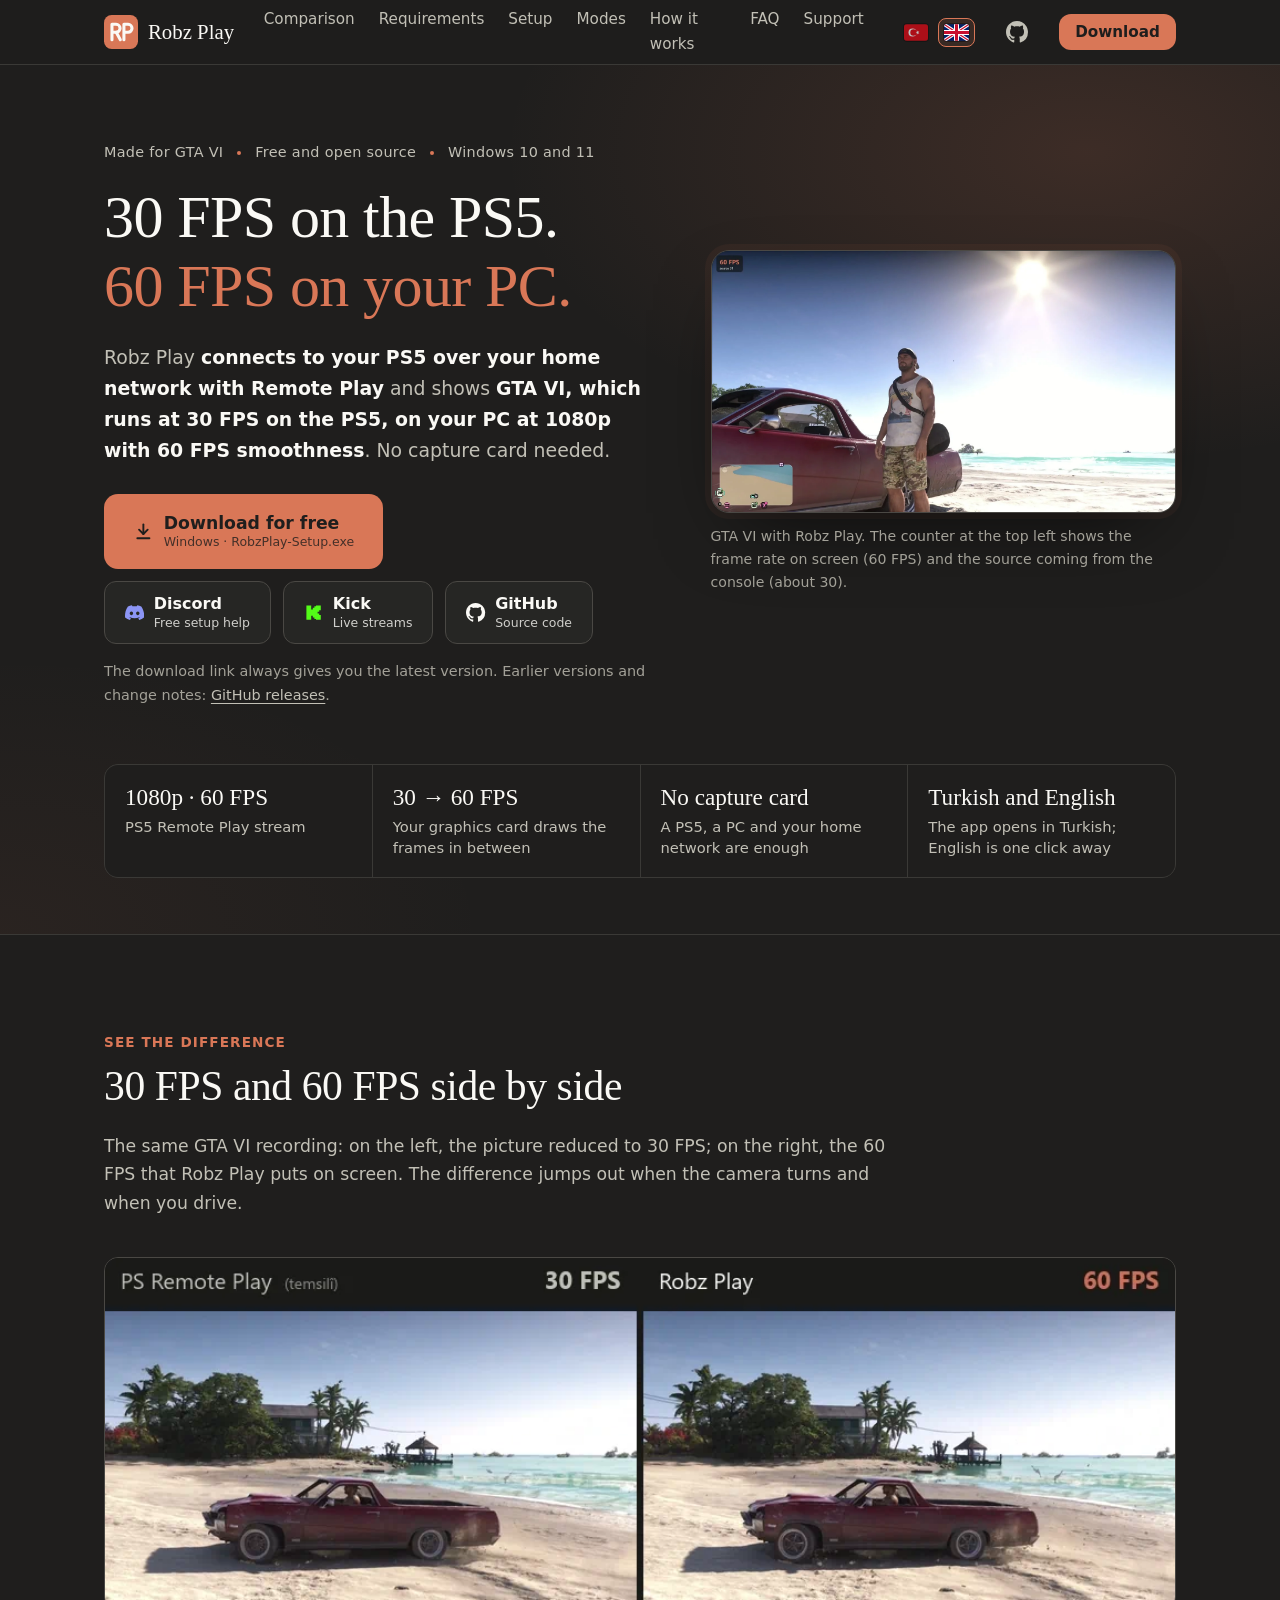
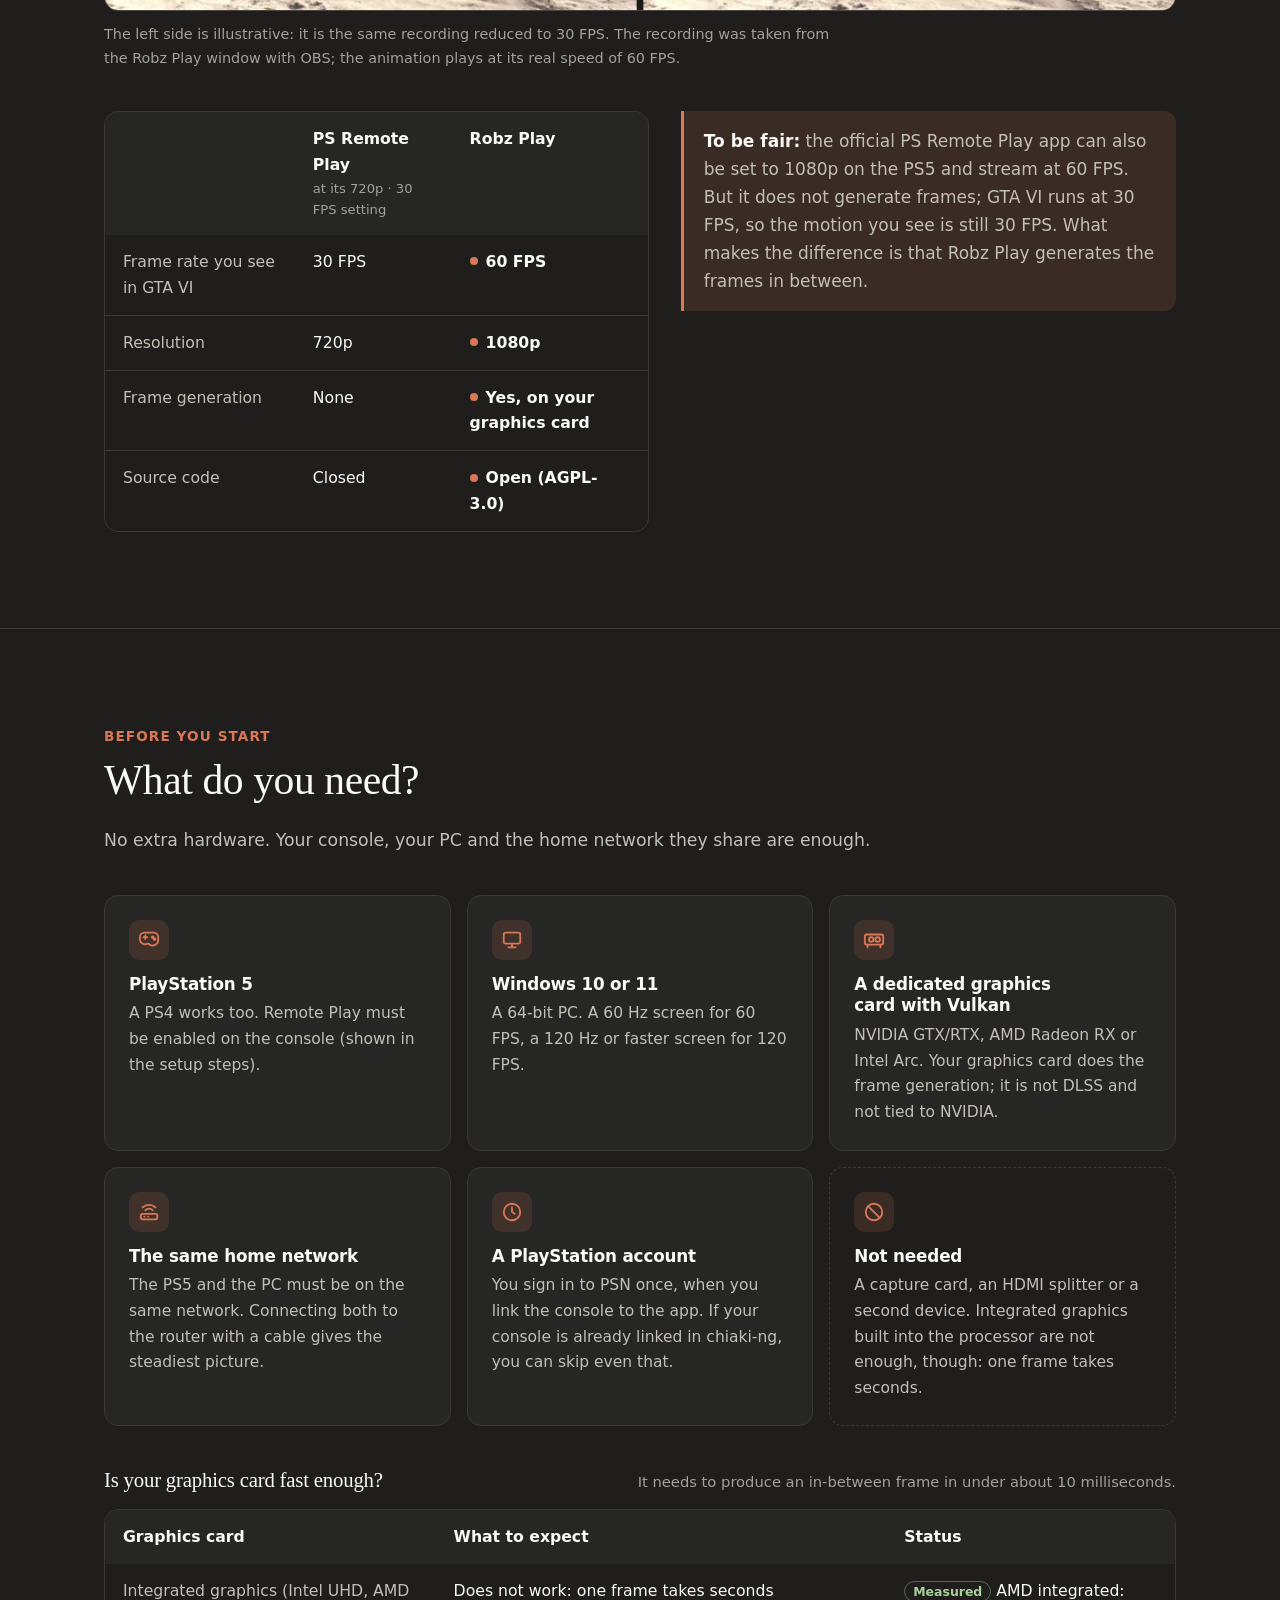
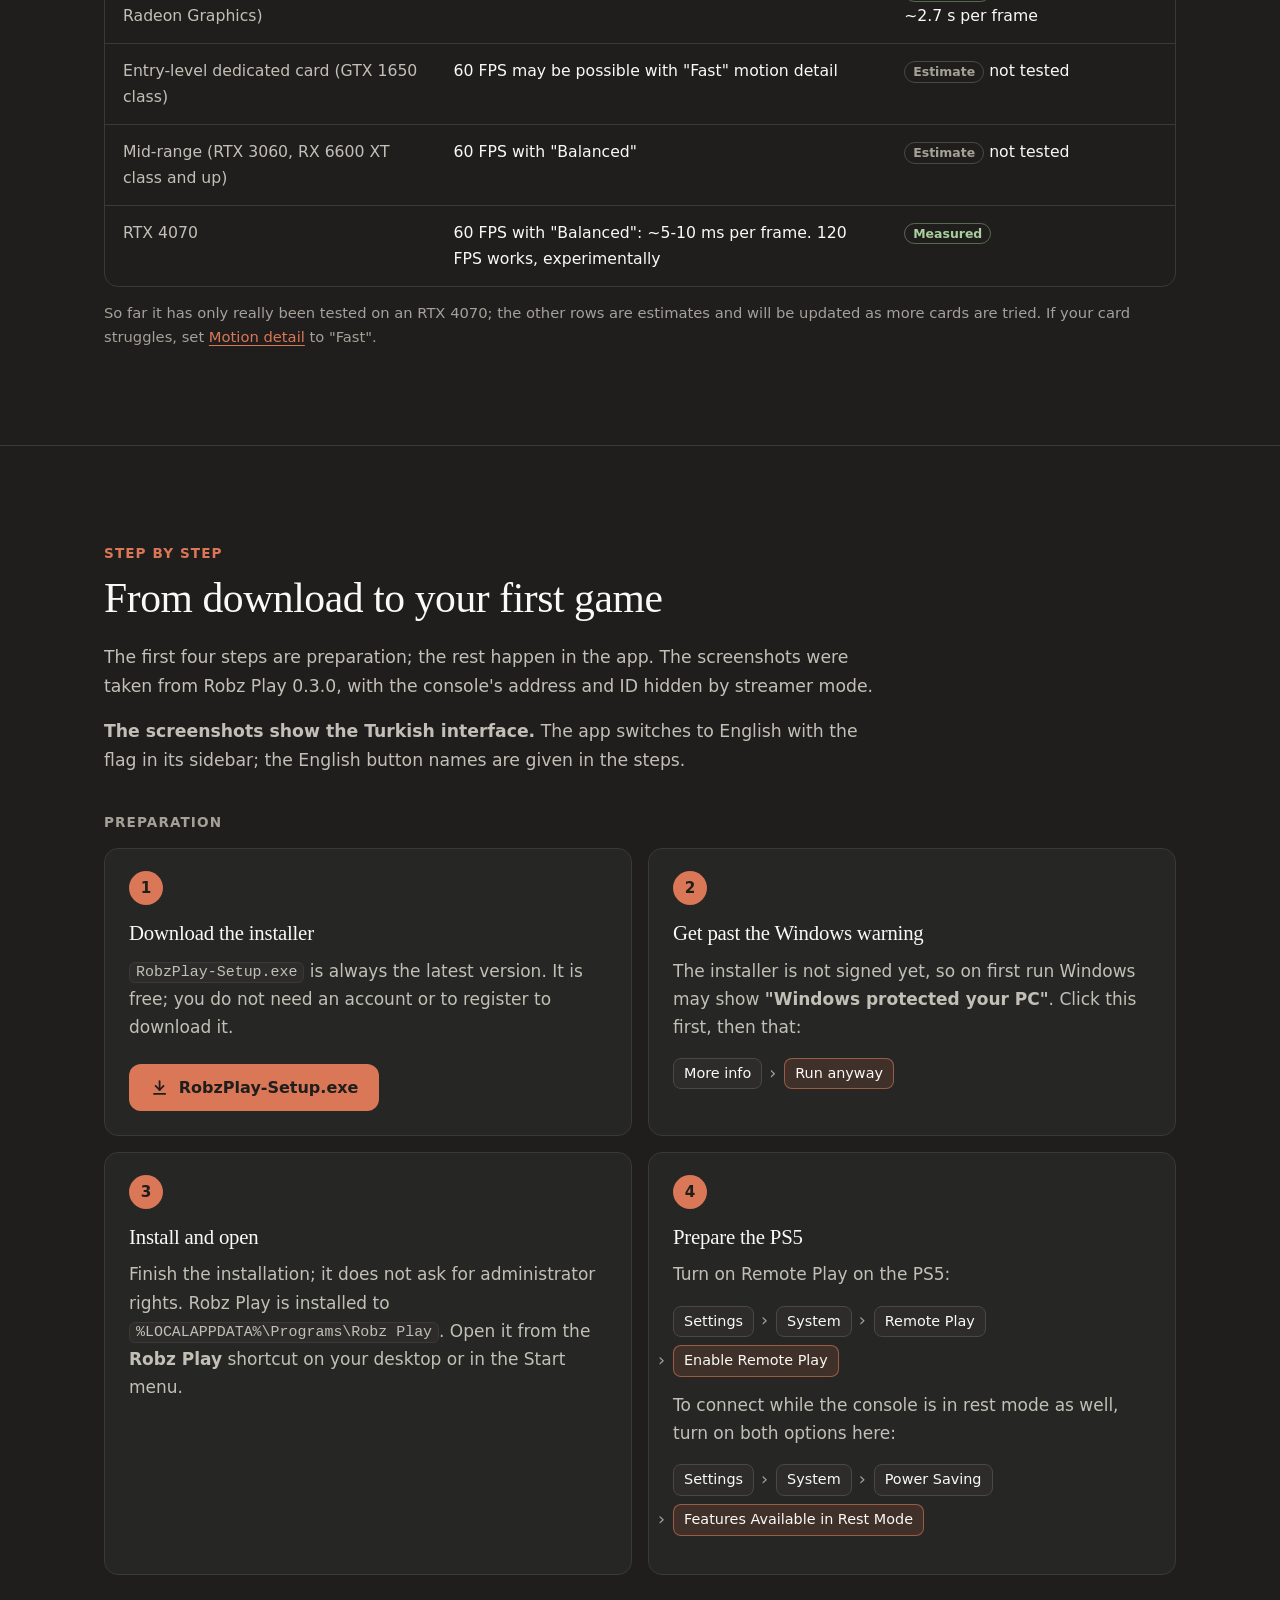
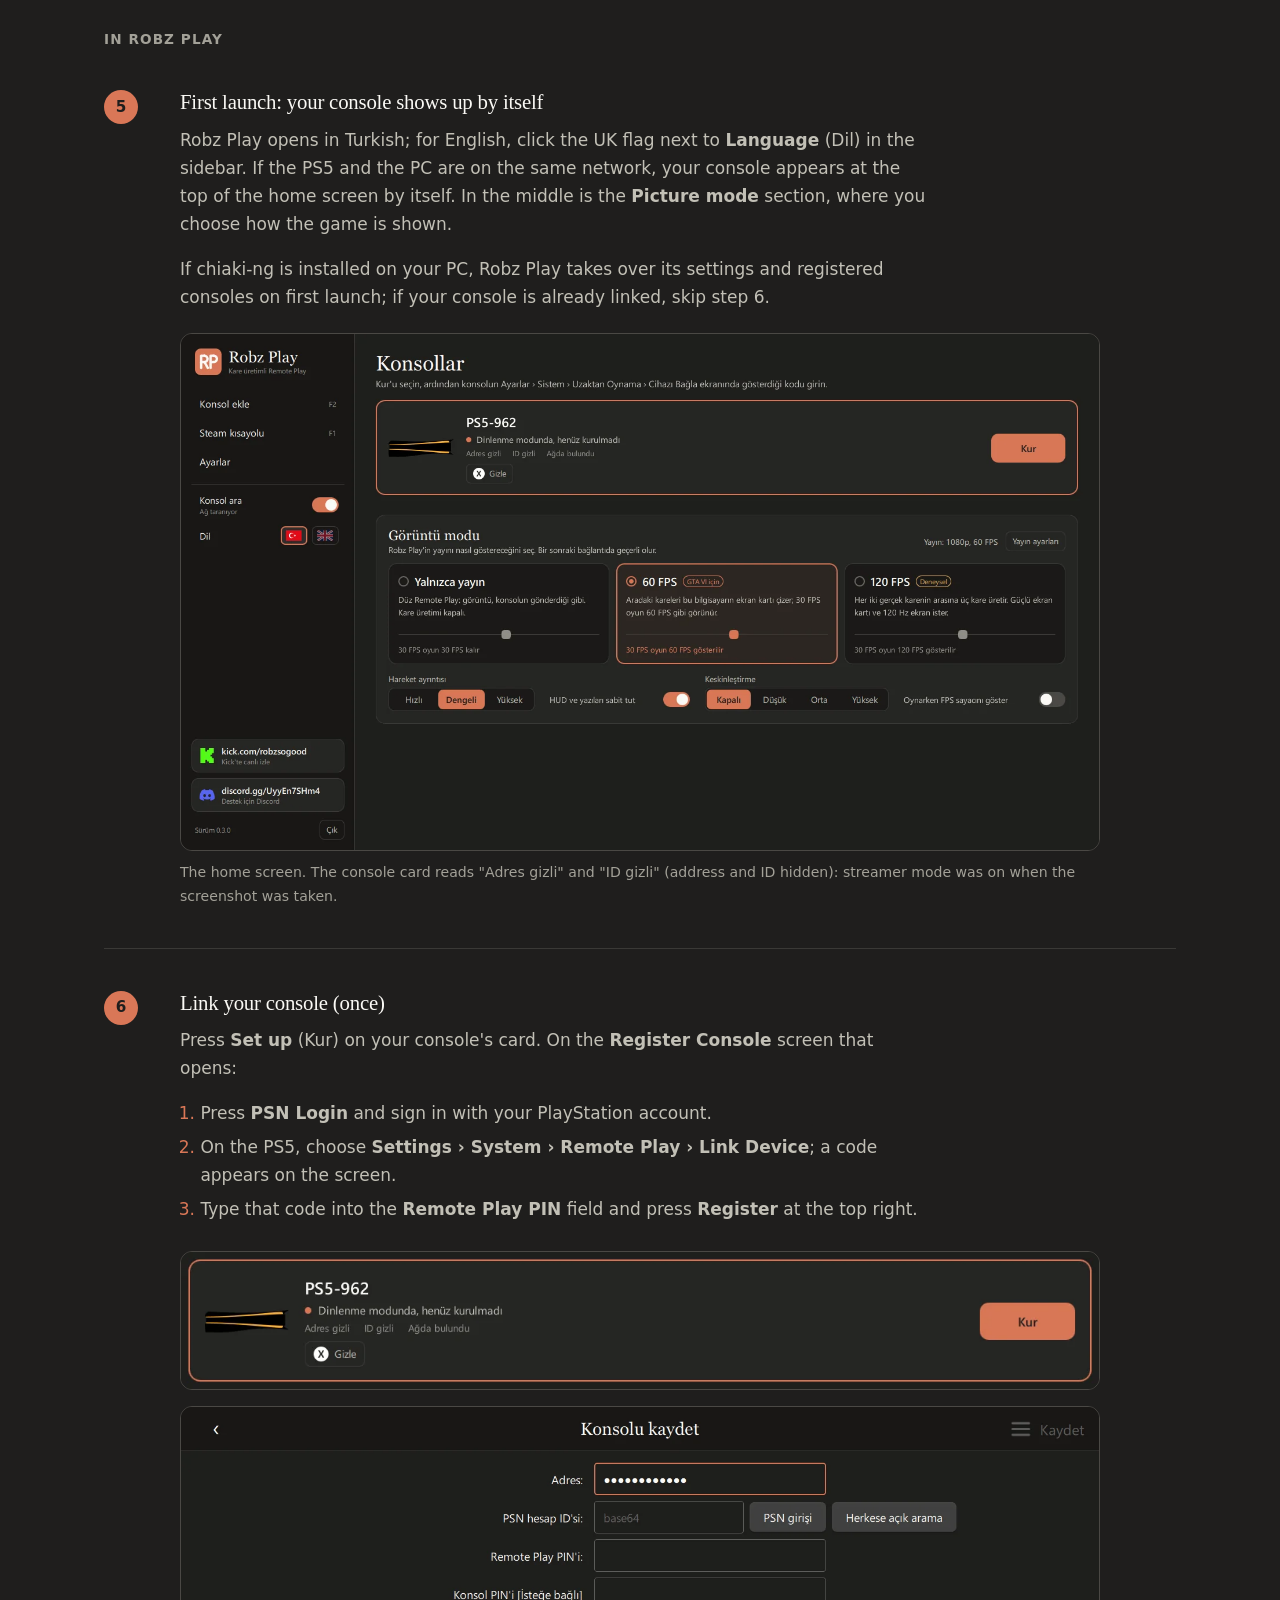
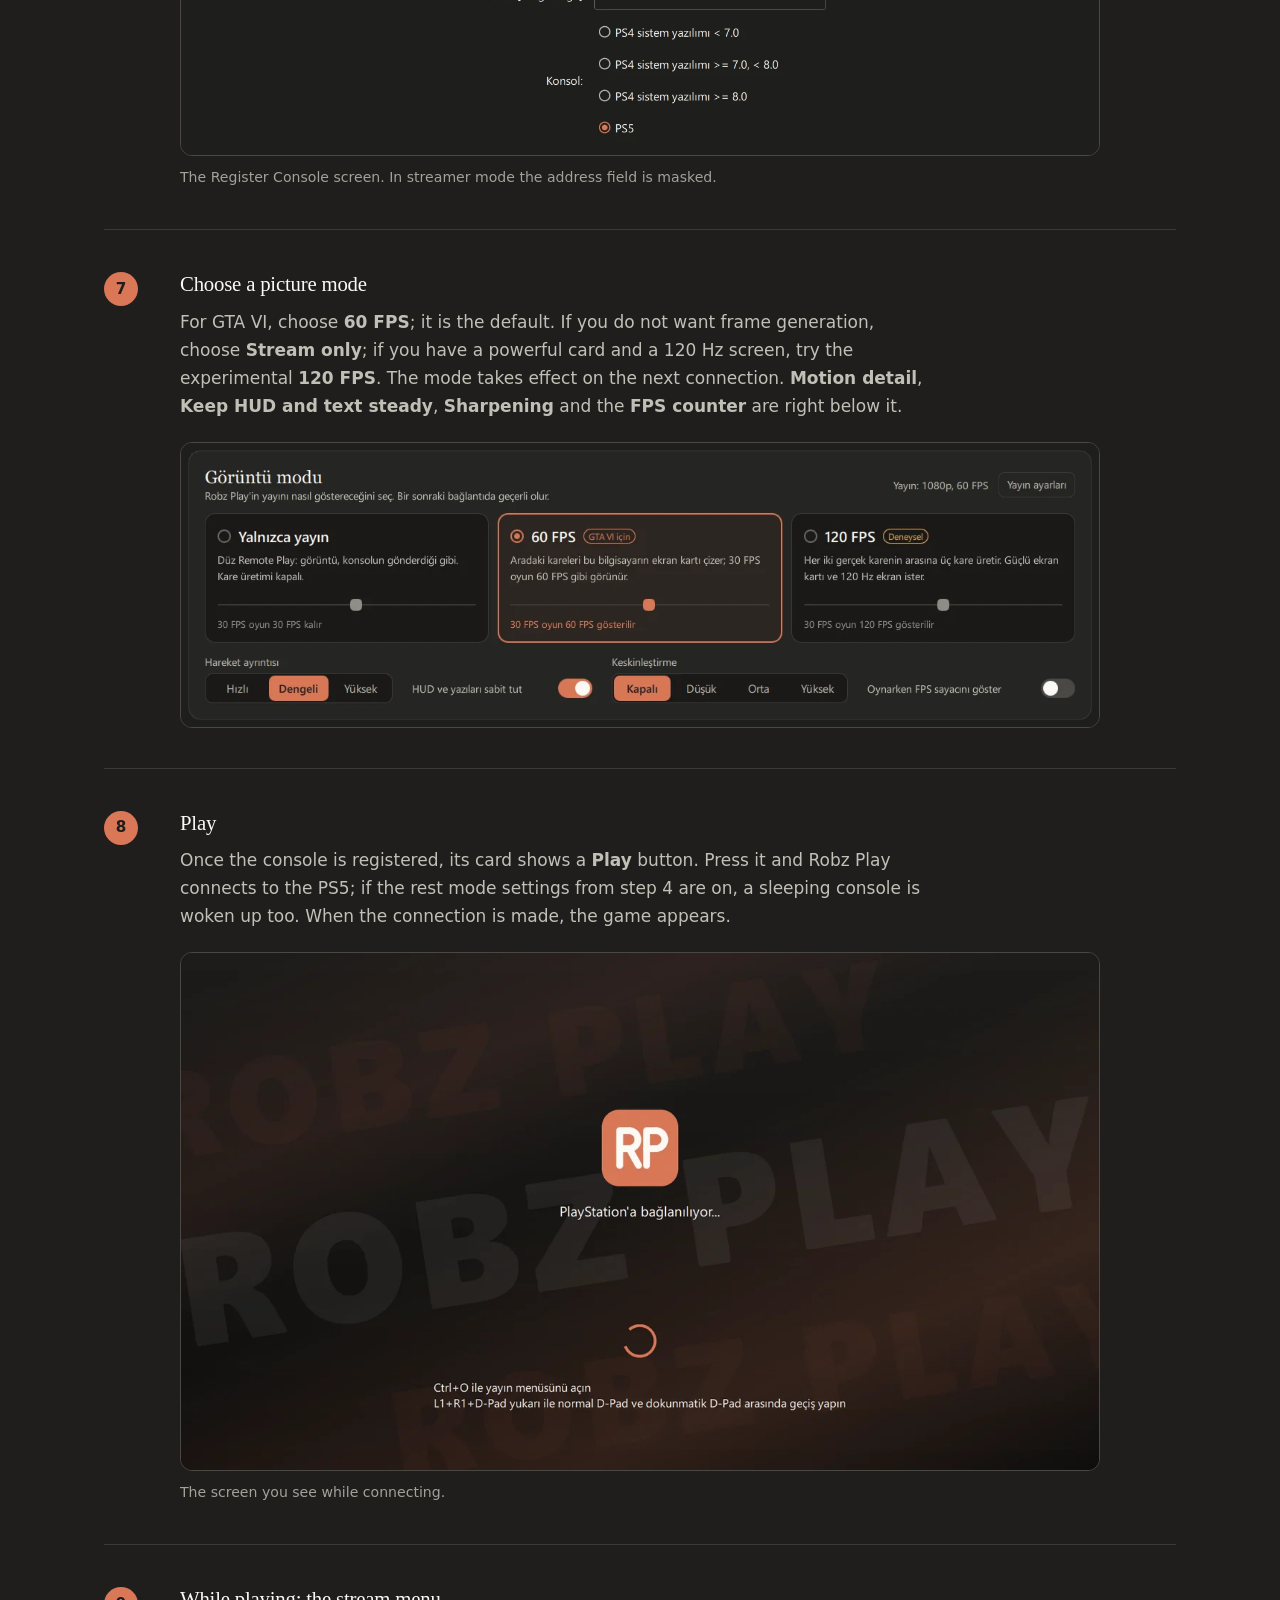
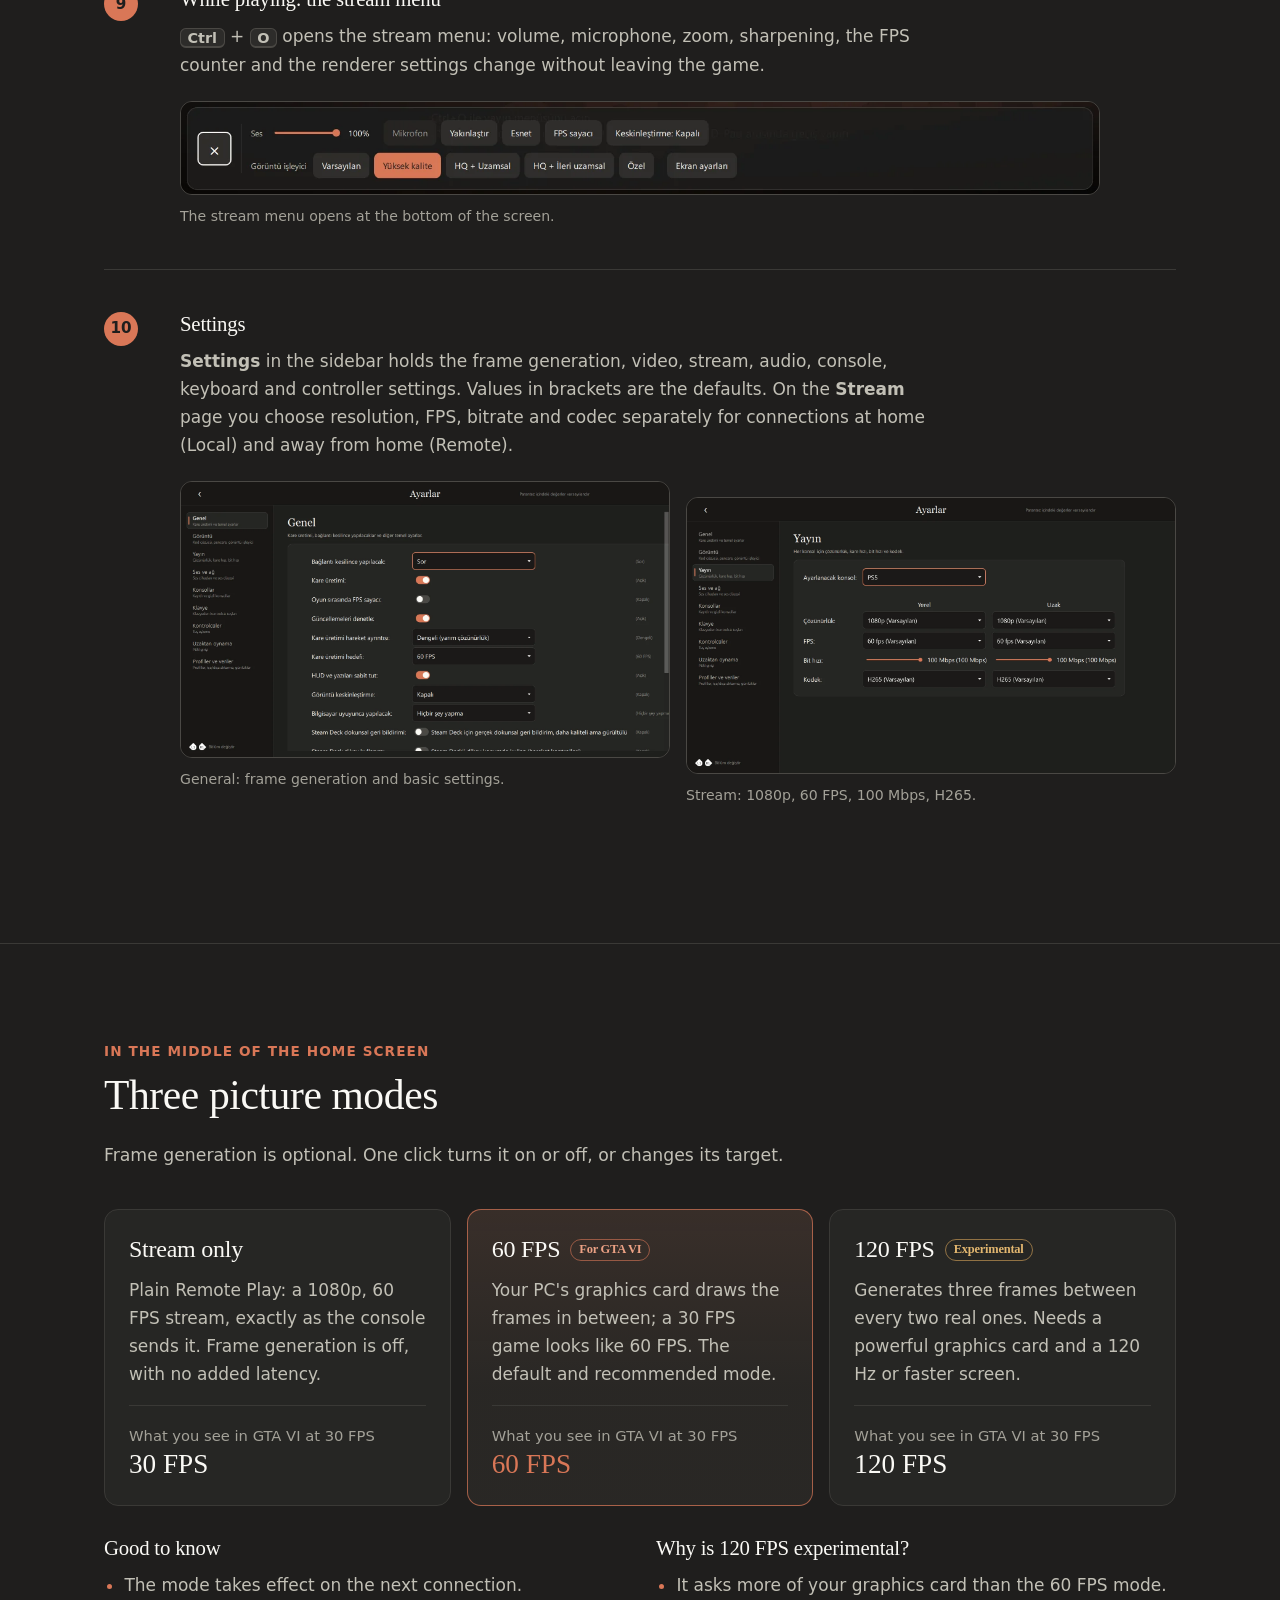
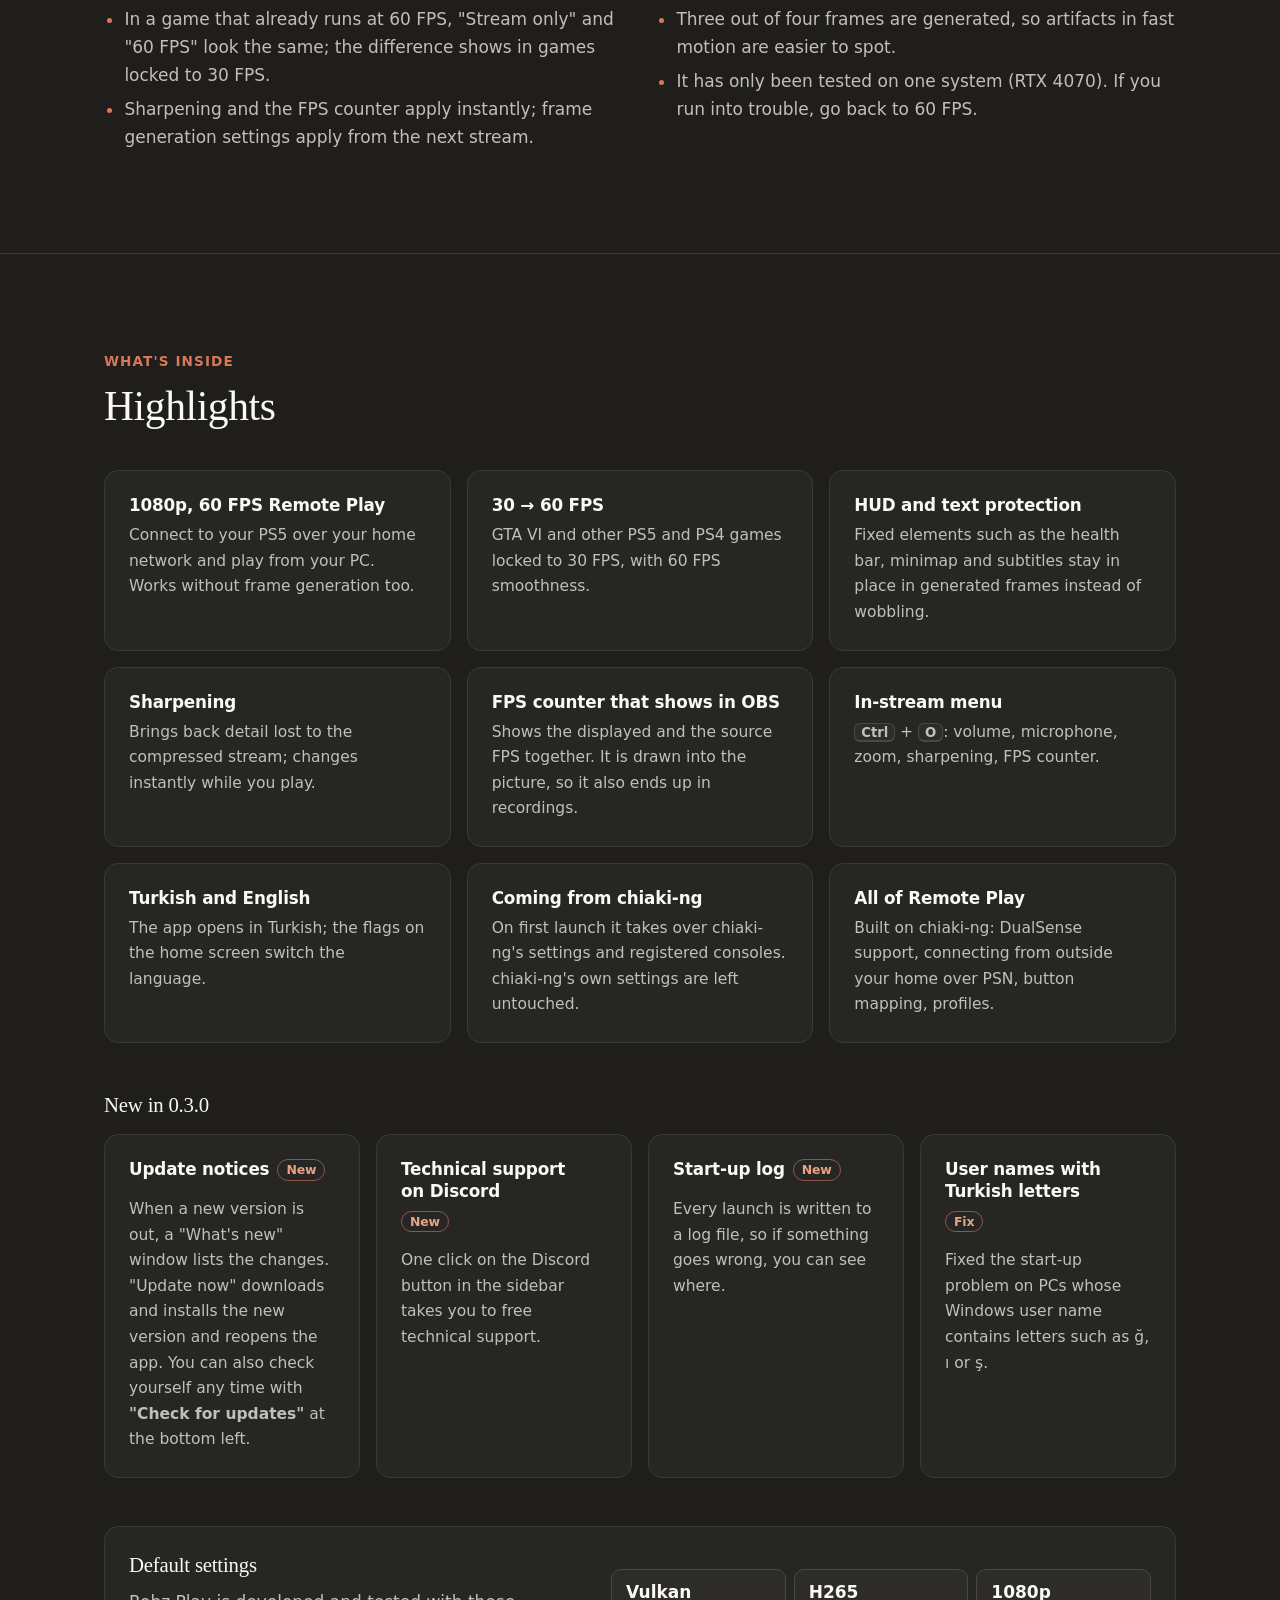
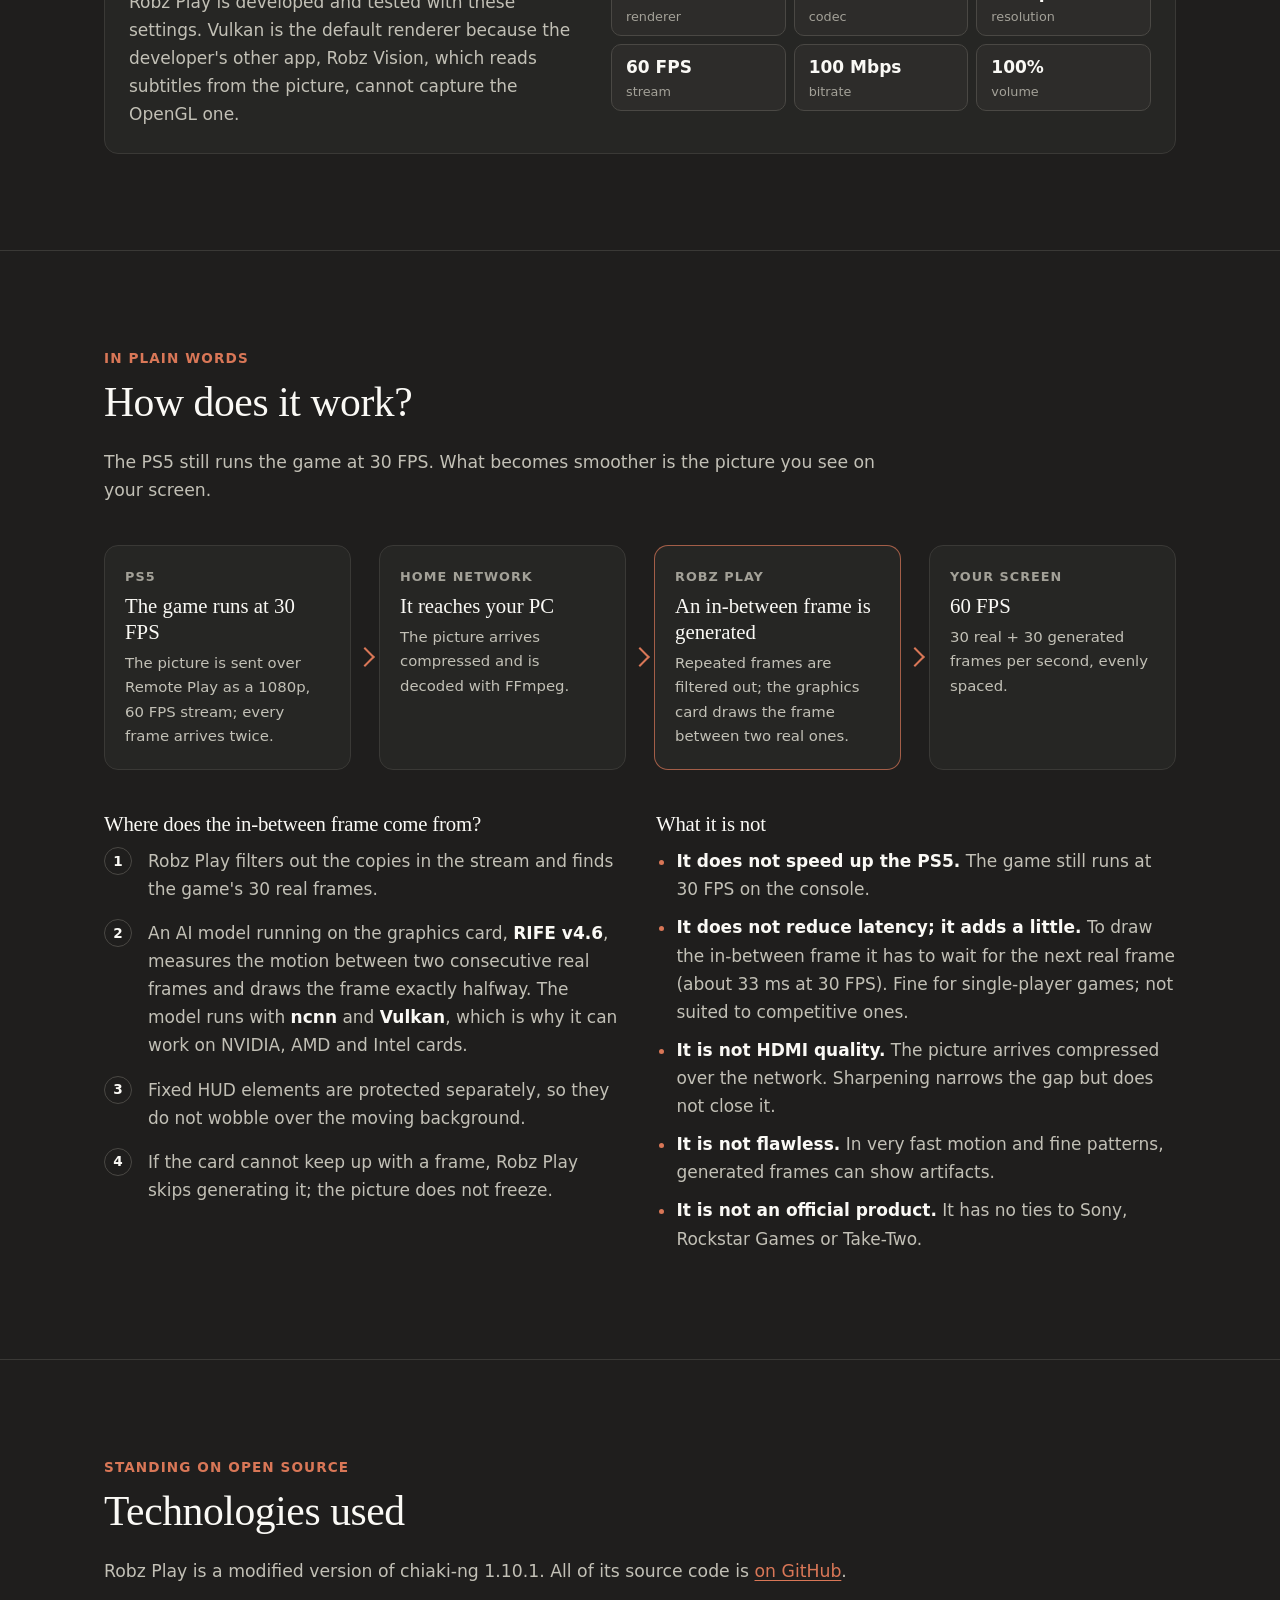
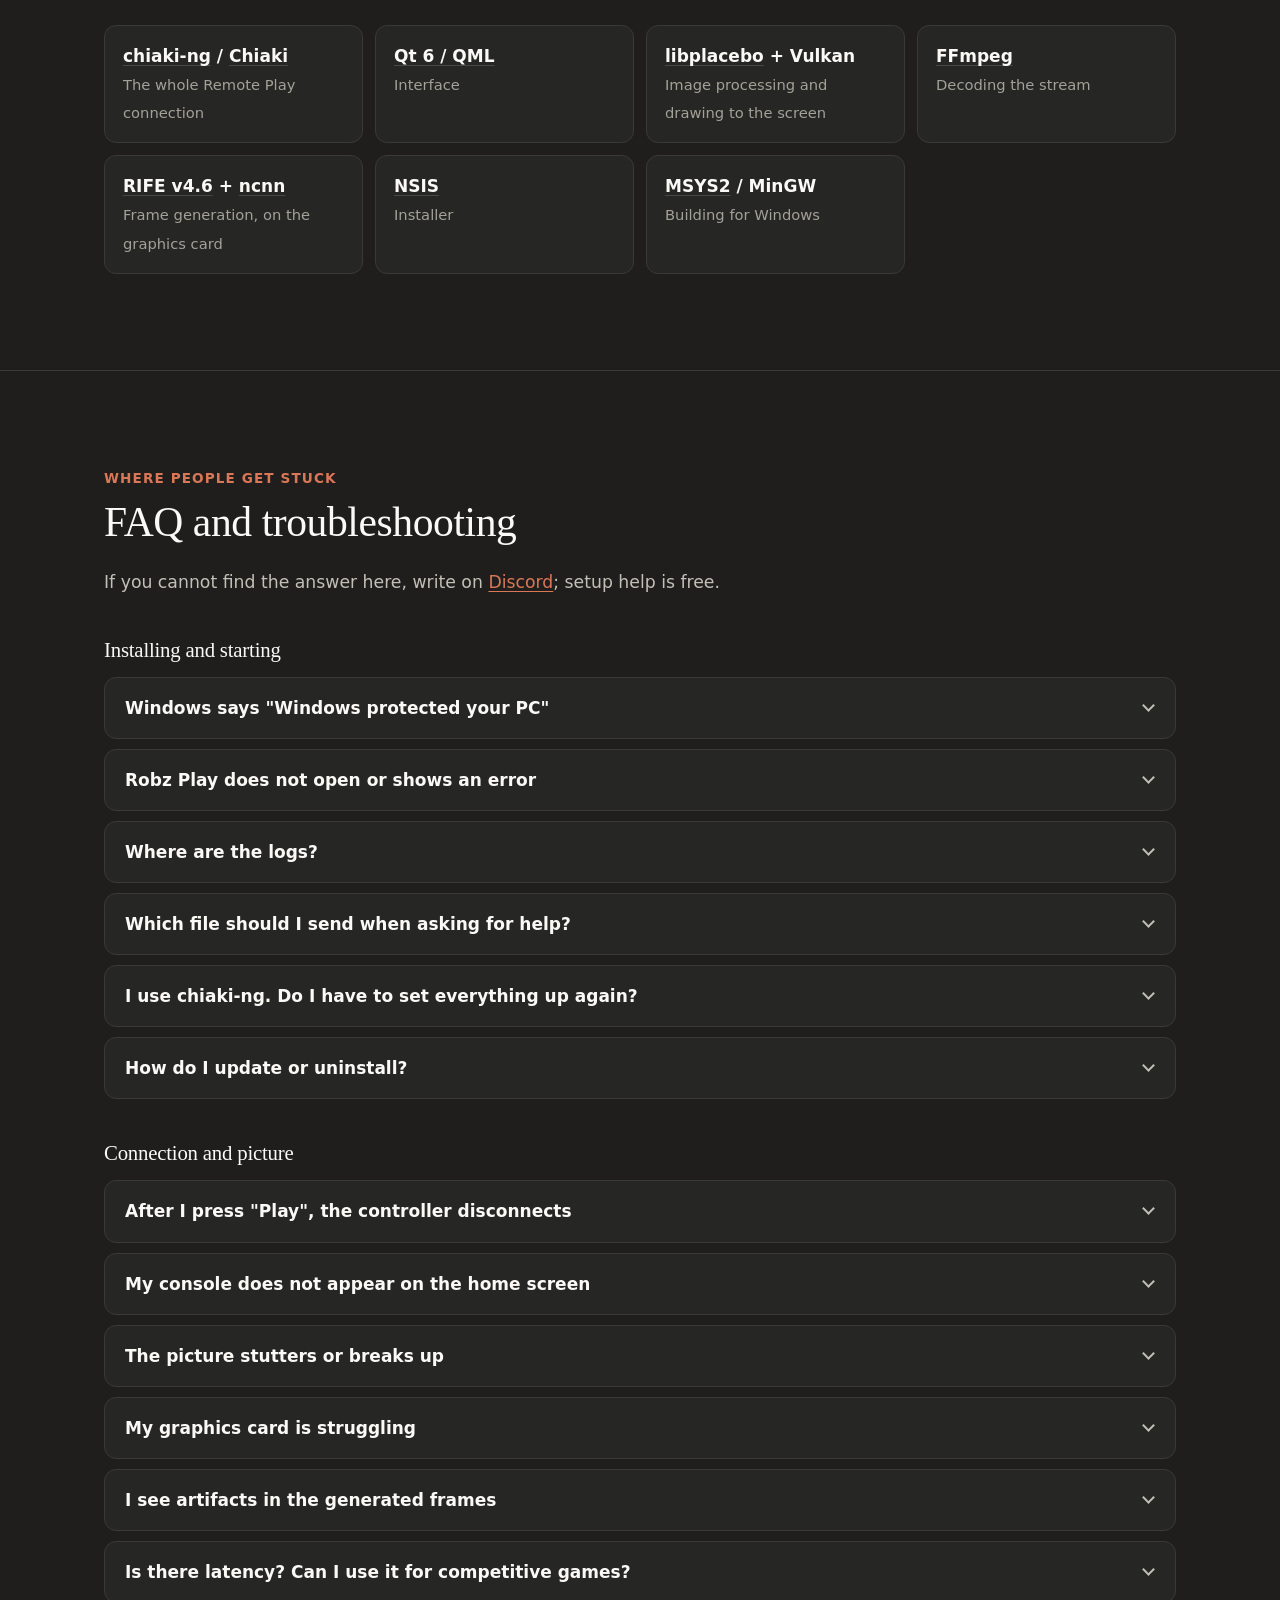
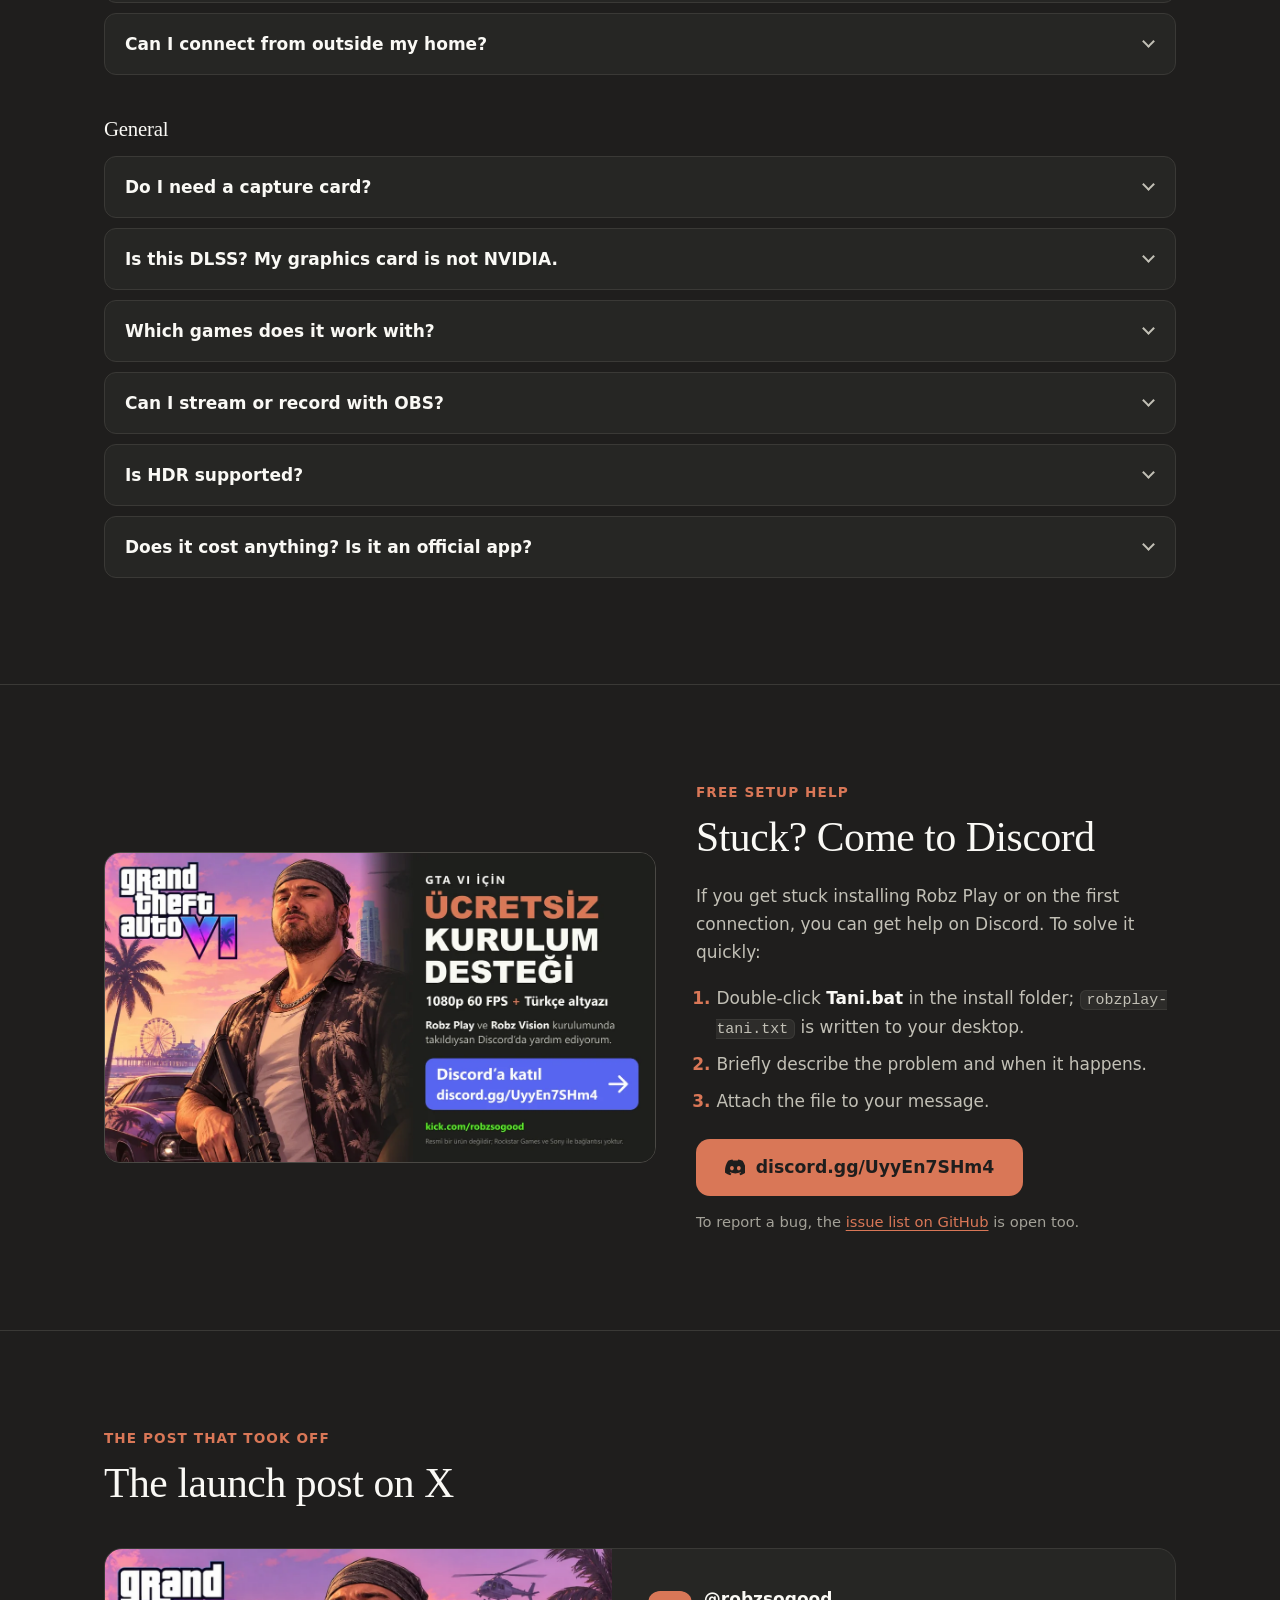
==== commit 69430497: "GitHub simgesi: üst çubukta ve giriş bölümünde depoya bağlantı" ====
--- a/en/index.html
+++ b/en/index.html
@@ -47,6 +47,7 @@
       <a href="../" lang="tr" hreflang="tr" aria-label="Türkçe" title="Türkçe" data-lang-switch><img src="../img/flag-tr.svg" alt="" width="26" height="17"></a>
       <a href="./" lang="en" hreflang="en" aria-current="page" aria-label="English" title="English"><img src="../img/flag-en.svg" alt="" width="26" height="17"></a>
     </div>
+    <a class="gh-link" href="https://github.com/kutsalkiremitci/robz-play" aria-label="GitHub: Robz Play source code" title="GitHub: Robz Play source code"><svg viewBox="0 0 16 16" aria-hidden="true"><path fill="currentColor" d="M8 0C3.58 0 0 3.58 0 8c0 3.54 2.29 6.53 5.47 7.59.4.07.55-.17.55-.38 0-.19-.01-.82-.01-1.49-2.01.37-2.53-.49-2.69-.94-.09-.23-.48-.94-.82-1.13-.28-.15-.68-.52-.01-.53.63-.01 1.08.58 1.23.82.72 1.21 1.87.87 2.33.66.07-.52.28-.87.51-1.07-1.78-.2-3.64-.89-3.64-3.95 0-.87.31-1.59.82-2.15-.08-.2-.36-1.02.08-2.12 0 0 .67-.21 2.2.82.64-.18 1.32-.27 2-.27.68 0 1.36.09 2 .27 1.53-1.04 2.2-.82 2.2-.82.44 1.1.16 1.92.08 2.12.51.56.82 1.27.82 2.15 0 3.07-1.87 3.75-3.65 3.95.29.25.54.73.54 1.48 0 1.07-.01 1.93-.01 2.2 0 .21.15.46.55.38A8.013 8.013 0 0 0 16 8c0-4.42-3.58-8-8-8z"/></svg></a>
     <a class="btn btn-primary" href="https://github.com/kutsalkiremitci/robz-play/releases/latest/download/RobzPlay-Setup.exe">Download</a>
   </div>
 </header>
@@ -74,6 +75,10 @@
           <a class="btn btn-kick" href="https://kick.com/robzsogood">
             <svg viewBox="0 0 24 24" aria-hidden="true"><path fill="currentColor" d="M3 3h6v5h2V6h2V4h2V3h6v6h-2v2h-2v2h2v2h2v6h-6v-1h-2v-2h-2v-2H9v5H3z"/></svg>
             <span class="stack">Kick<small>Live streams</small></span>
+          </a>
+          <a class="btn btn-github" href="https://github.com/kutsalkiremitci/robz-play">
+            <svg viewBox="0 0 16 16" aria-hidden="true"><path fill="currentColor" d="M8 0C3.58 0 0 3.58 0 8c0 3.54 2.29 6.53 5.47 7.59.4.07.55-.17.55-.38 0-.19-.01-.82-.01-1.49-2.01.37-2.53-.49-2.69-.94-.09-.23-.48-.94-.82-1.13-.28-.15-.68-.52-.01-.53.63-.01 1.08.58 1.23.82.72 1.21 1.87.87 2.33.66.07-.52.28-.87.51-1.07-1.78-.2-3.64-.89-3.64-3.95 0-.87.31-1.59.82-2.15-.08-.2-.36-1.02.08-2.12 0 0 .67-.21 2.2.82.64-.18 1.32-.27 2-.27.68 0 1.36.09 2 .27 1.53-1.04 2.2-.82 2.2-.82.44 1.1.16 1.92.08 2.12.51.56.82 1.27.82 2.15 0 3.07-1.87 3.75-3.65 3.95.29.25.54.73.54 1.48 0 1.07-.01 1.93-.01 2.2 0 .21.15.46.55.38A8.013 8.013 0 0 0 16 8c0-4.42-3.58-8-8-8z"/></svg>
+            <span class="stack">GitHub<small>Source code</small></span>
           </a>
           </div>
         </div>
--- a/css/site.css
+++ b/css/site.css
@@ -128,6 +128,17 @@
 .lang a[aria-current] { opacity: 1; border-color: var(--accent); background: var(--accent-soft); }
 .lang img { width: 26px; height: 17px; border-radius: 3px; box-shadow: 0 0 0 1px rgba(0, 0, 0, 0.35); }
 
+/* Depoya giden GitHub simgesi */
+.gh-link {
+  display: inline-flex; align-items: center; justify-content: center; flex: none;
+  width: 36px; height: 36px; border-radius: 8px;
+  border: 1px solid transparent;
+  color: var(--muted);
+  transition: color 0.15s, background-color 0.15s;
+}
+.gh-link:hover { color: var(--text); background: var(--surface); }
+.gh-link svg { width: 22px; height: 22px; }
+
 /* ---------- Düğmeler ---------- */
 .btn {
   display: inline-flex; align-items: center; justify-content: center; gap: 0.6em;
@@ -149,6 +160,7 @@
 .btn .stack { display: flex; flex-direction: column; align-items: flex-start; text-align: left; }
 .btn-discord svg { color: #8C95F5; }
 .btn-kick svg { color: #53FC18; }
+.btn-github svg { color: var(--text); }
 
 /* ---------- Giriş ---------- */
 .hero {
@@ -531,6 +543,7 @@
   .topbar .wrap { gap: 8px; }
   .topbar .btn { padding: 0.5em 0.8em; }
   .lang a { padding: 4px; }
+  .gh-link { width: 32px; }
 }
 @media (max-width: 350px) {
   .topbar .brand { font-size: 0; gap: 0; }
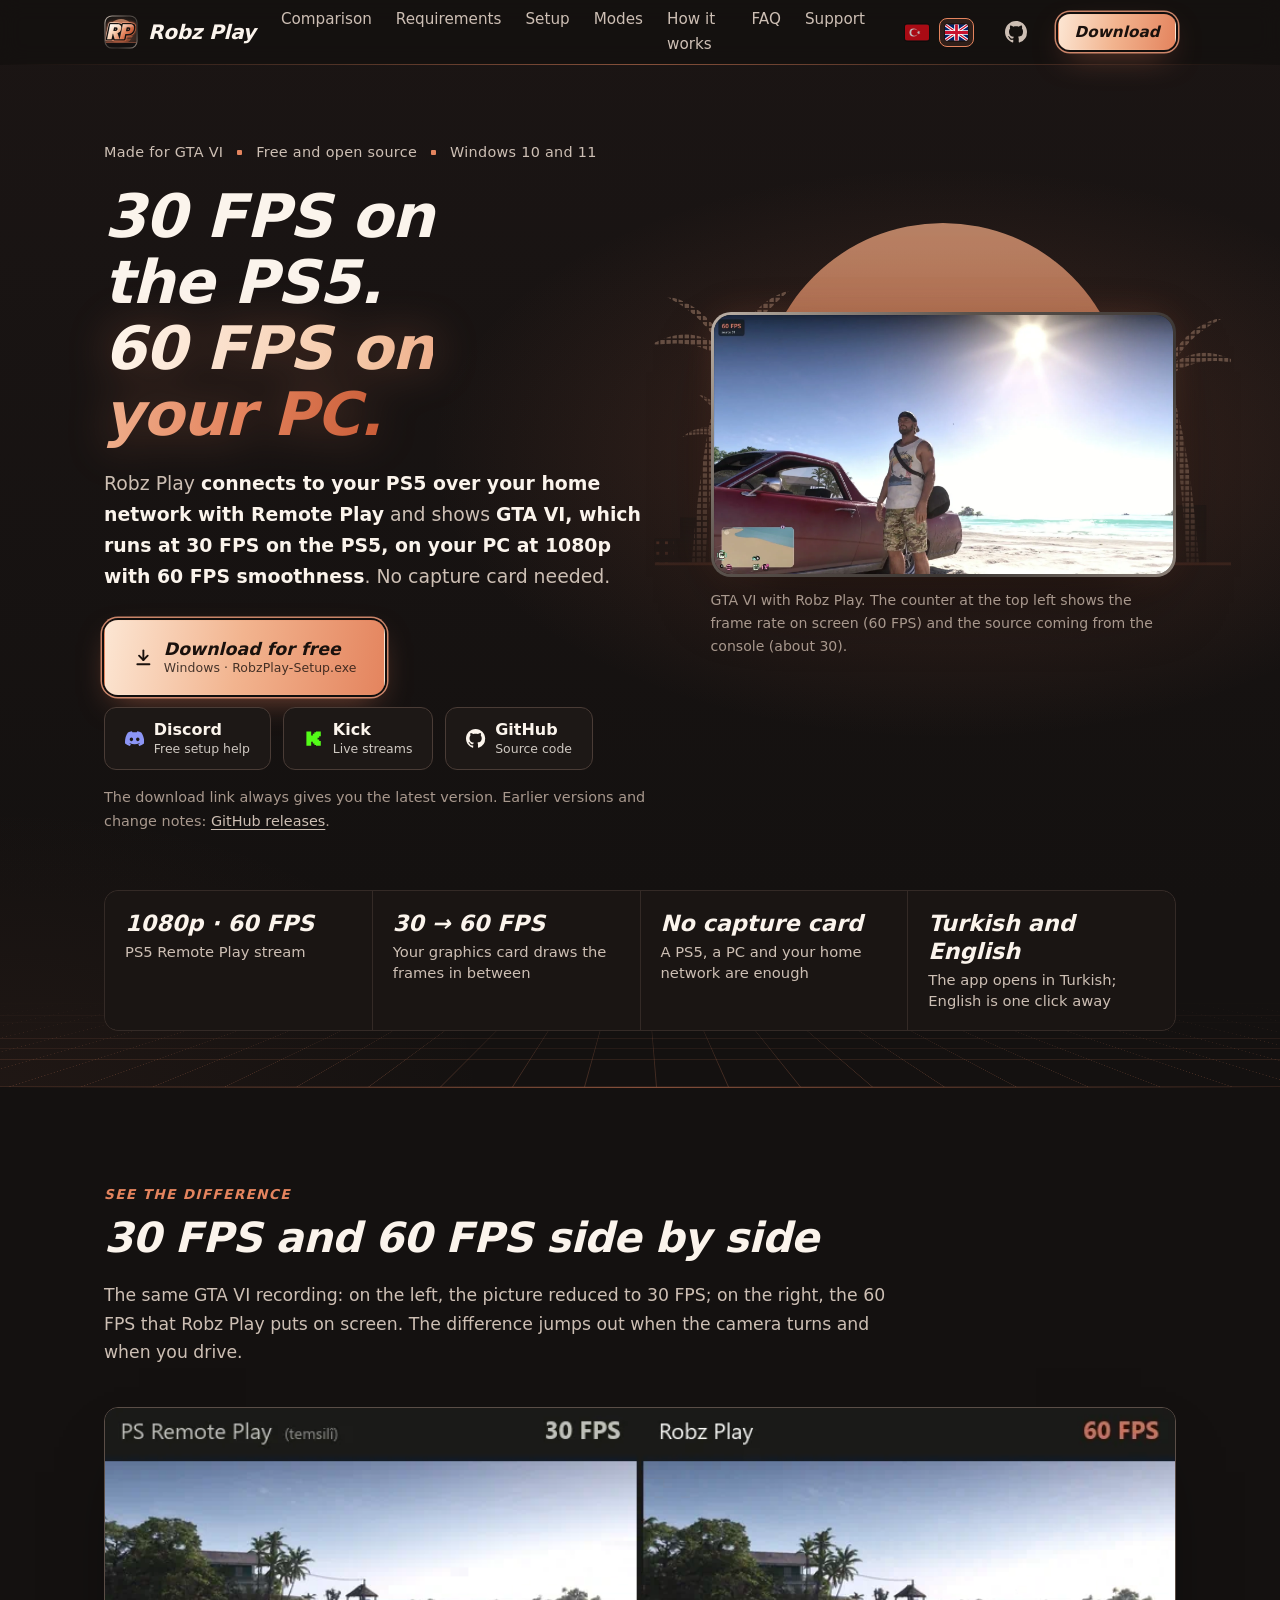
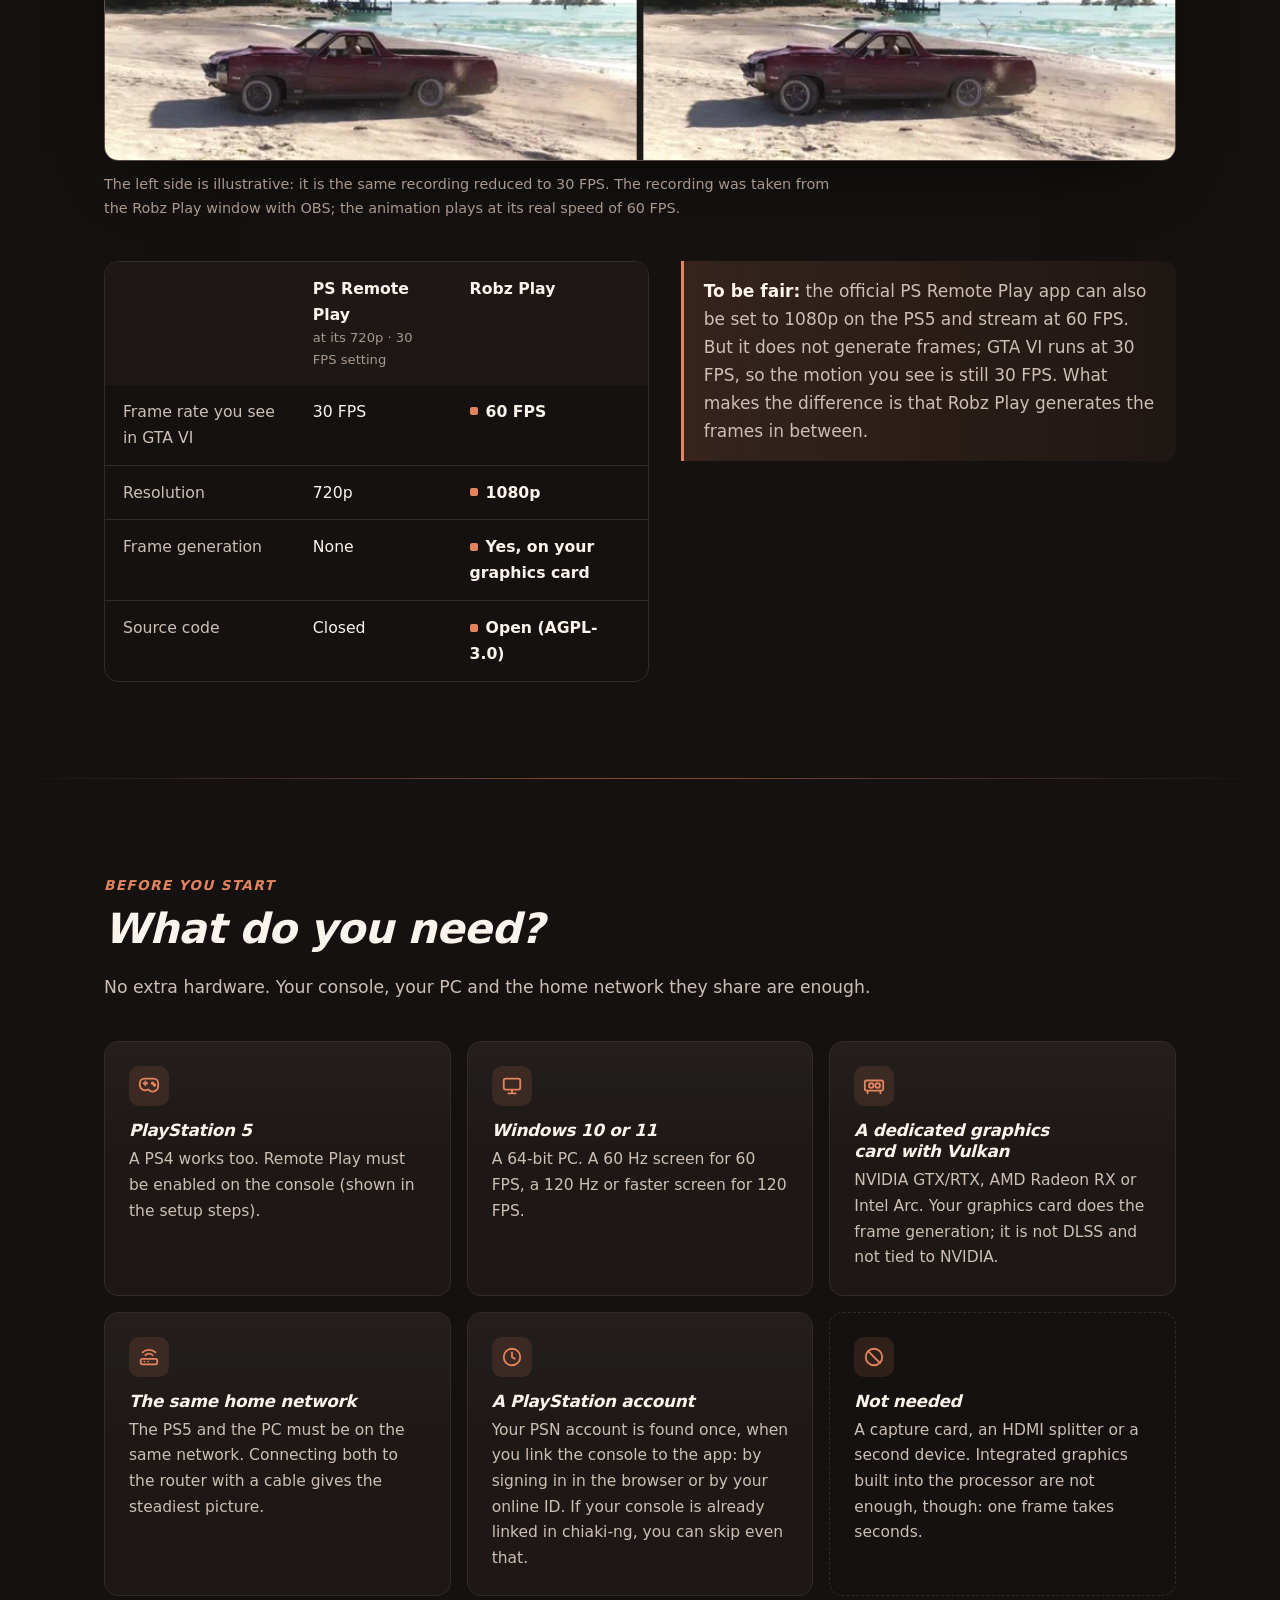
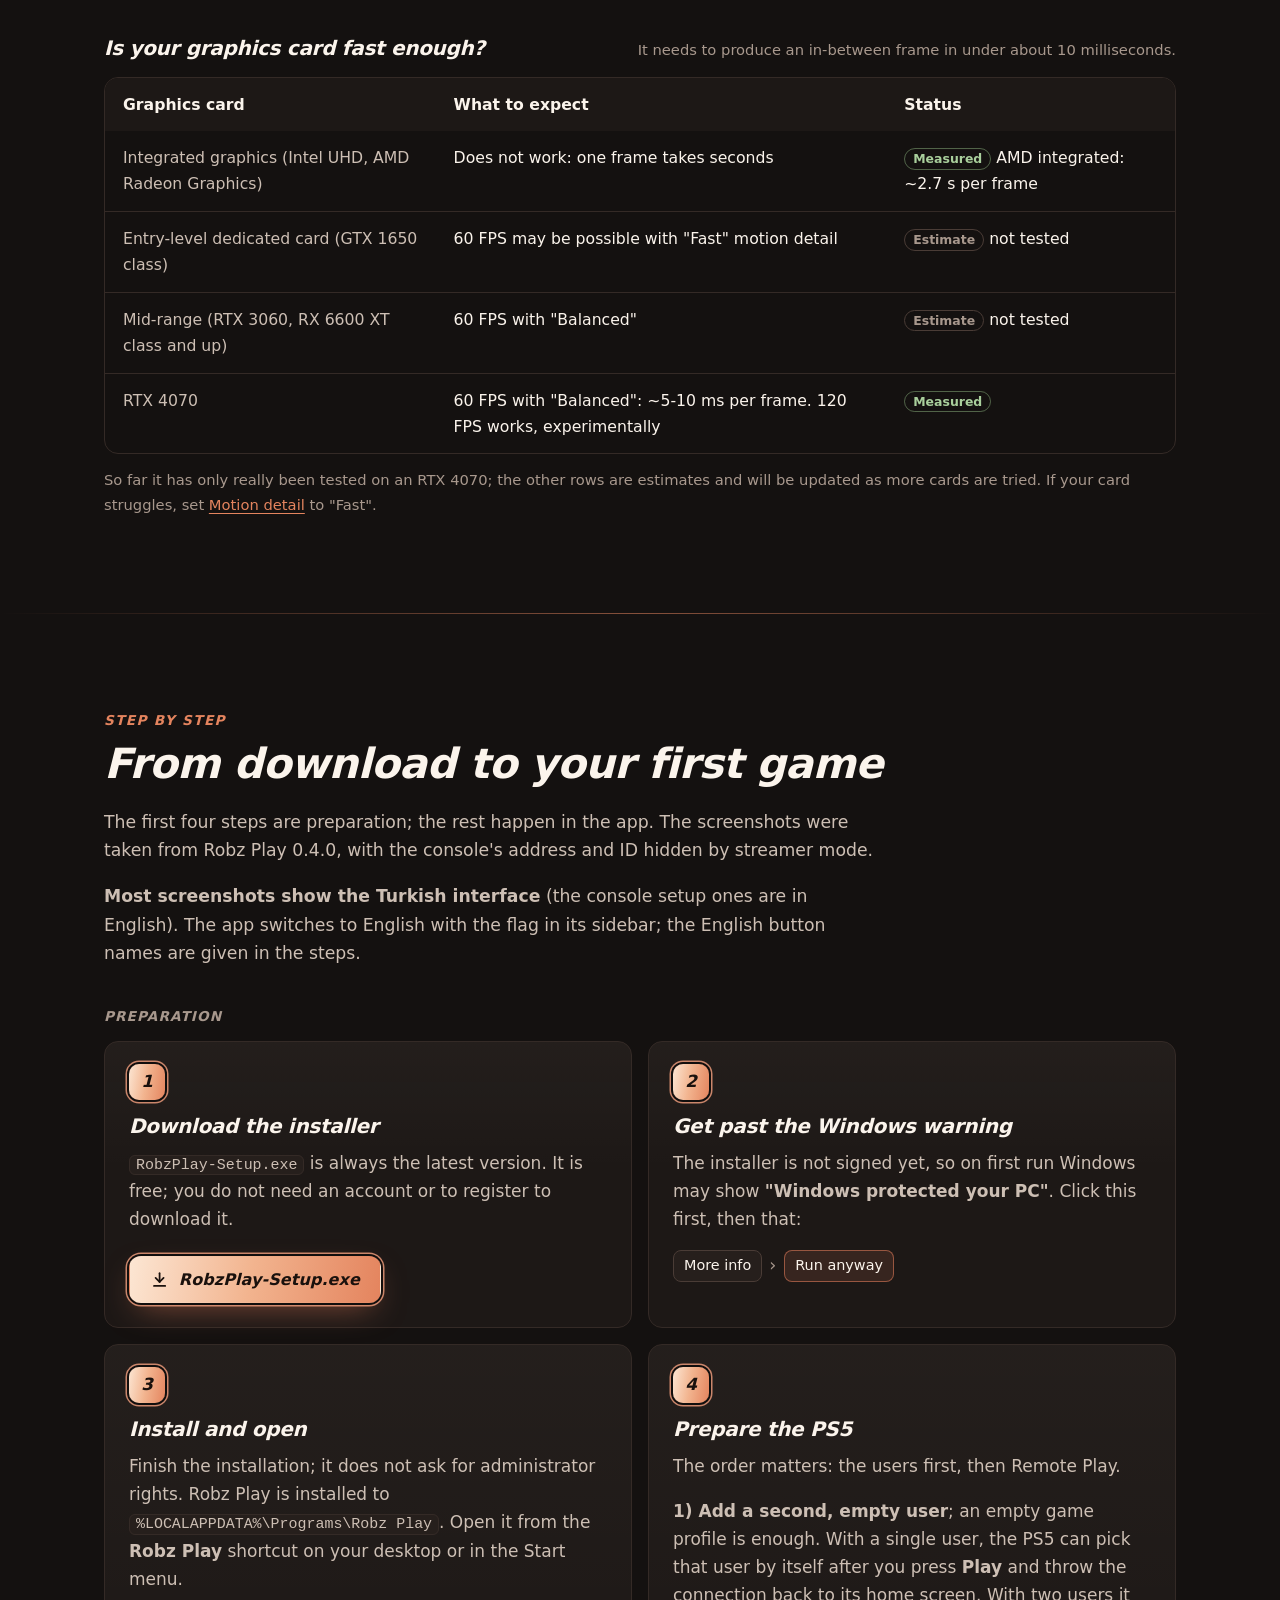
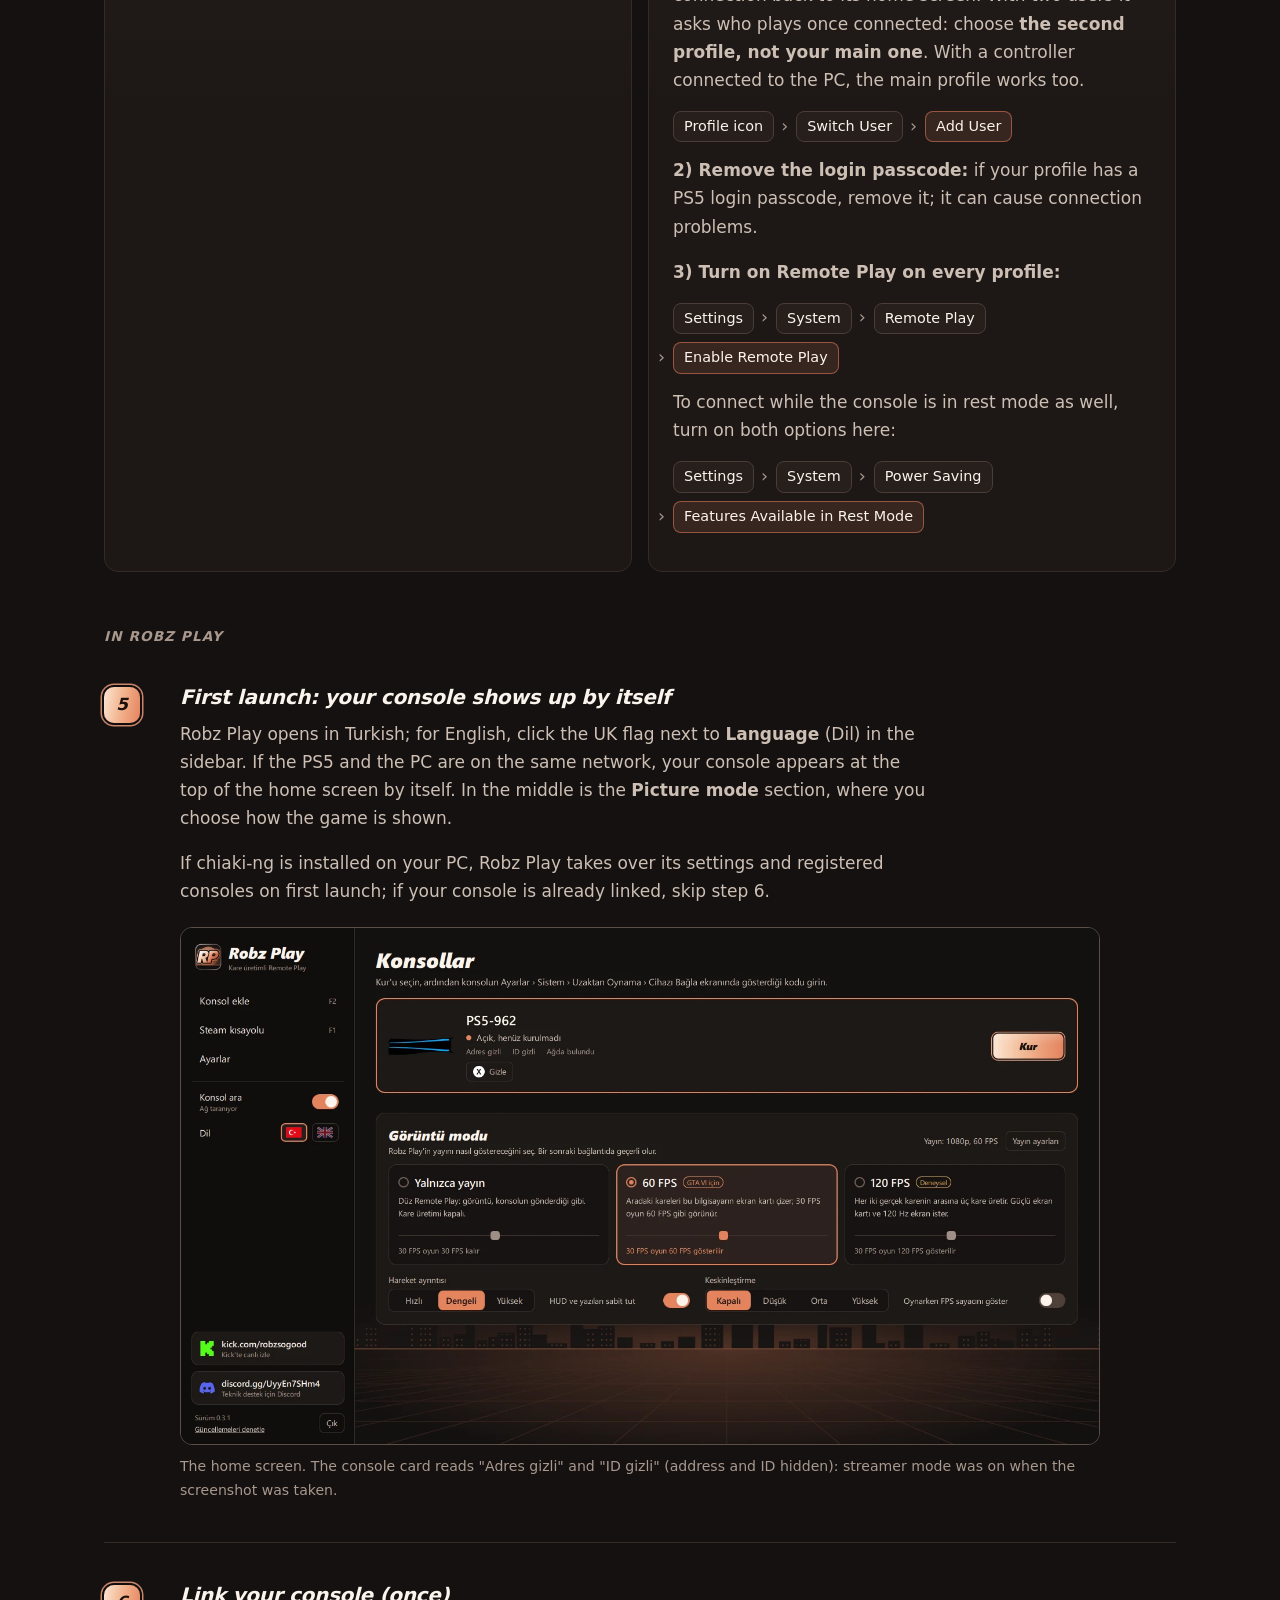
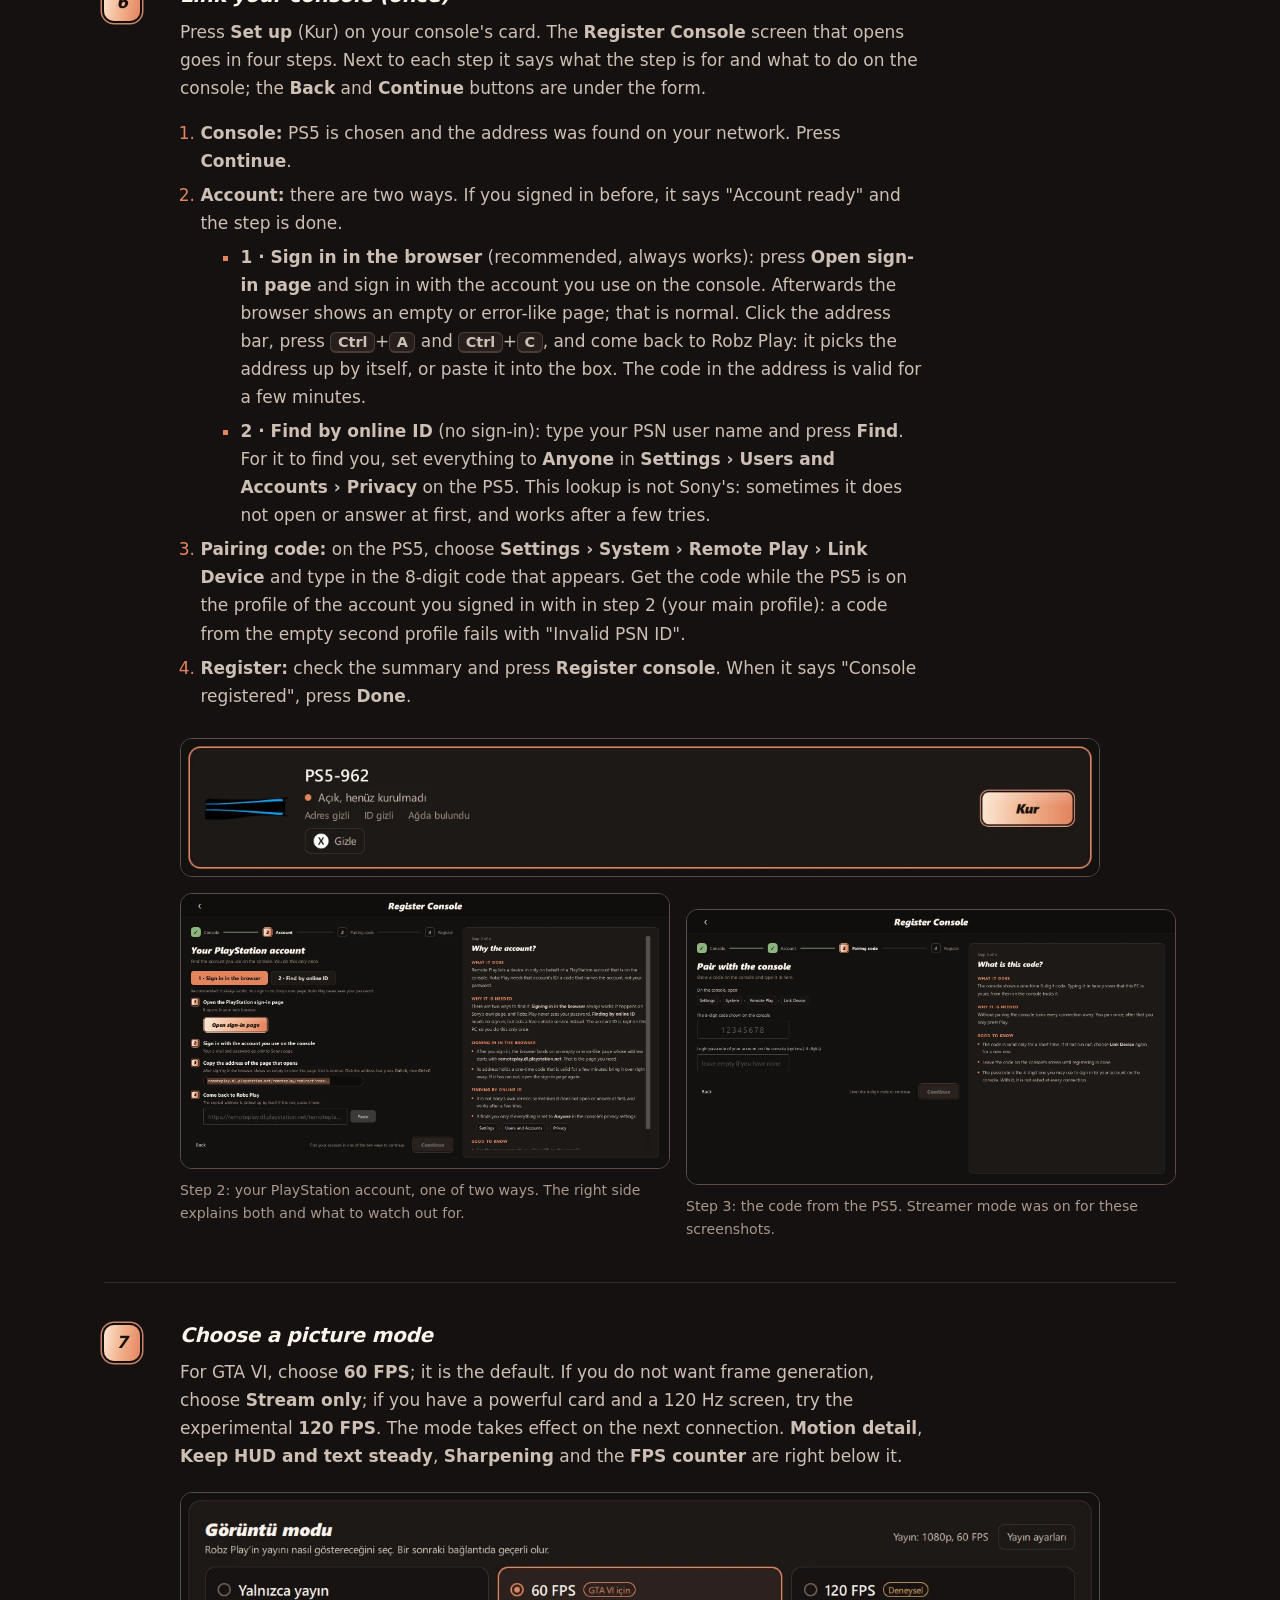
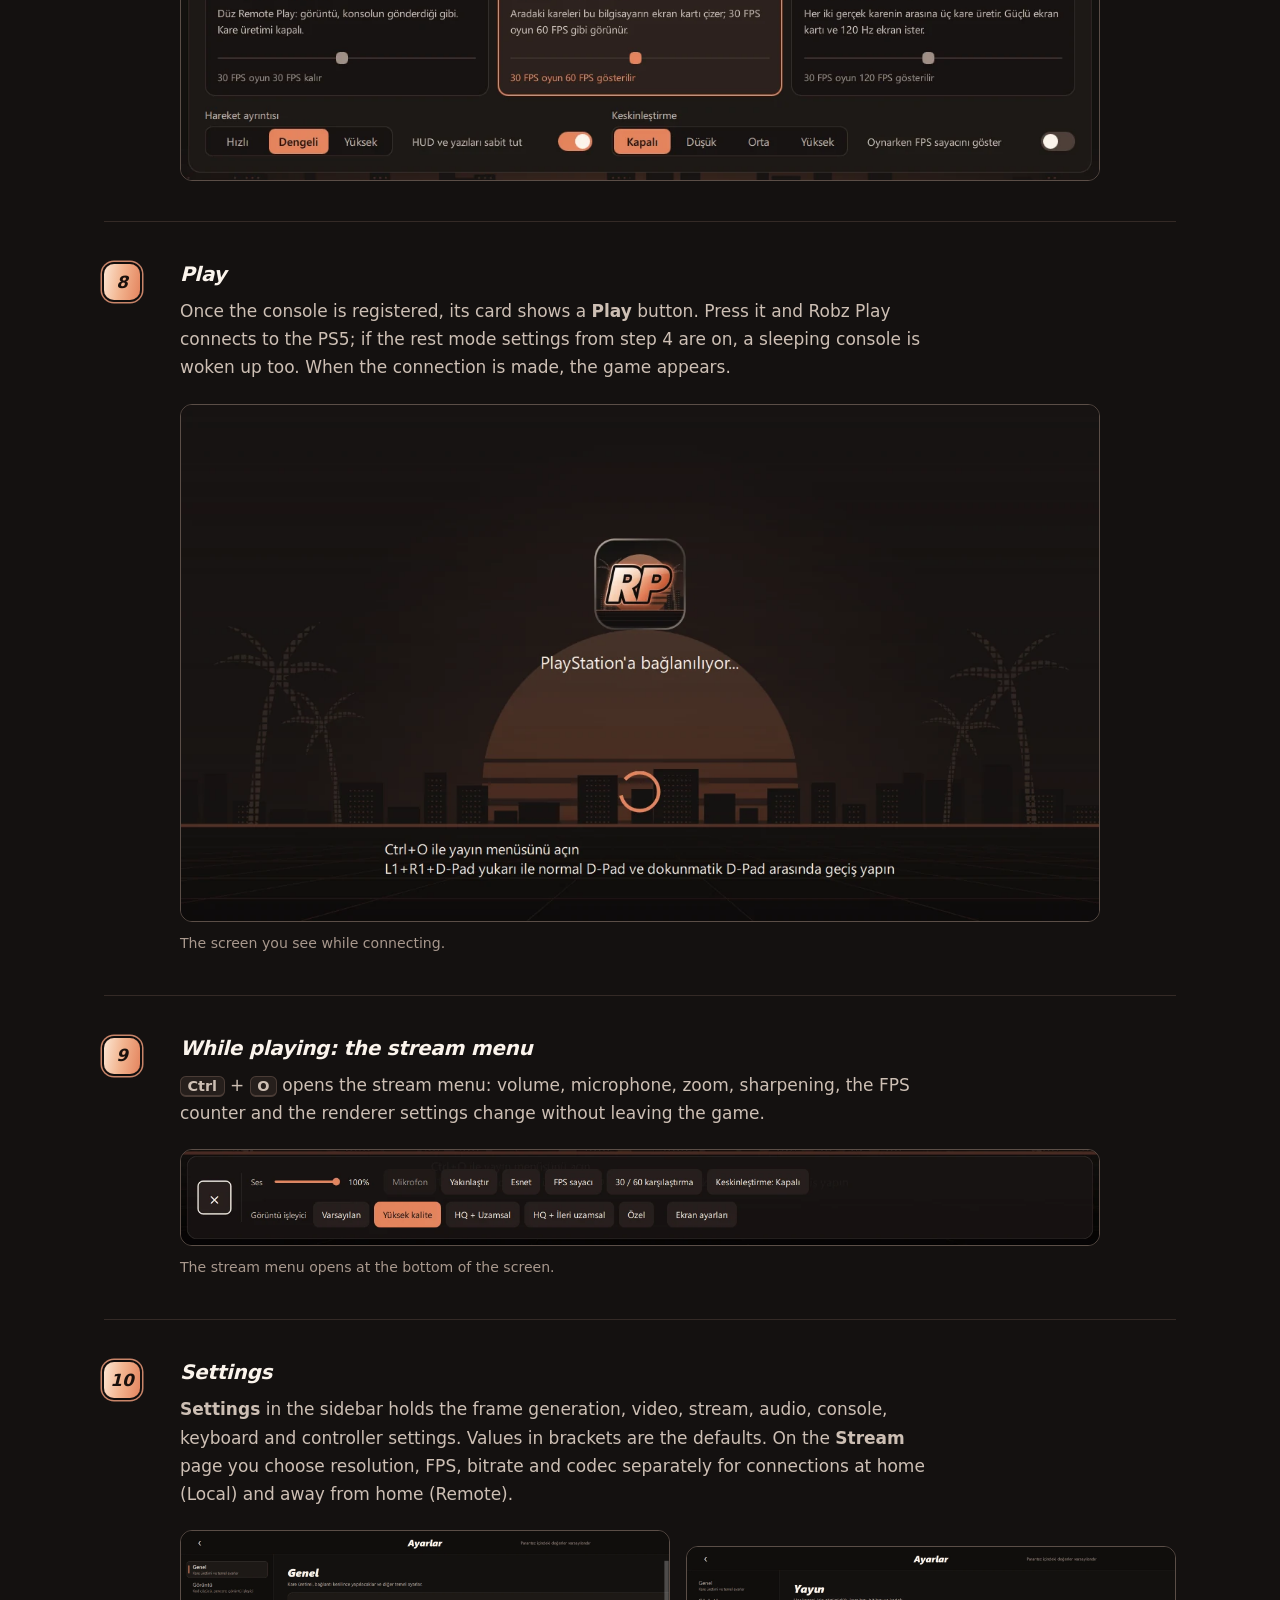
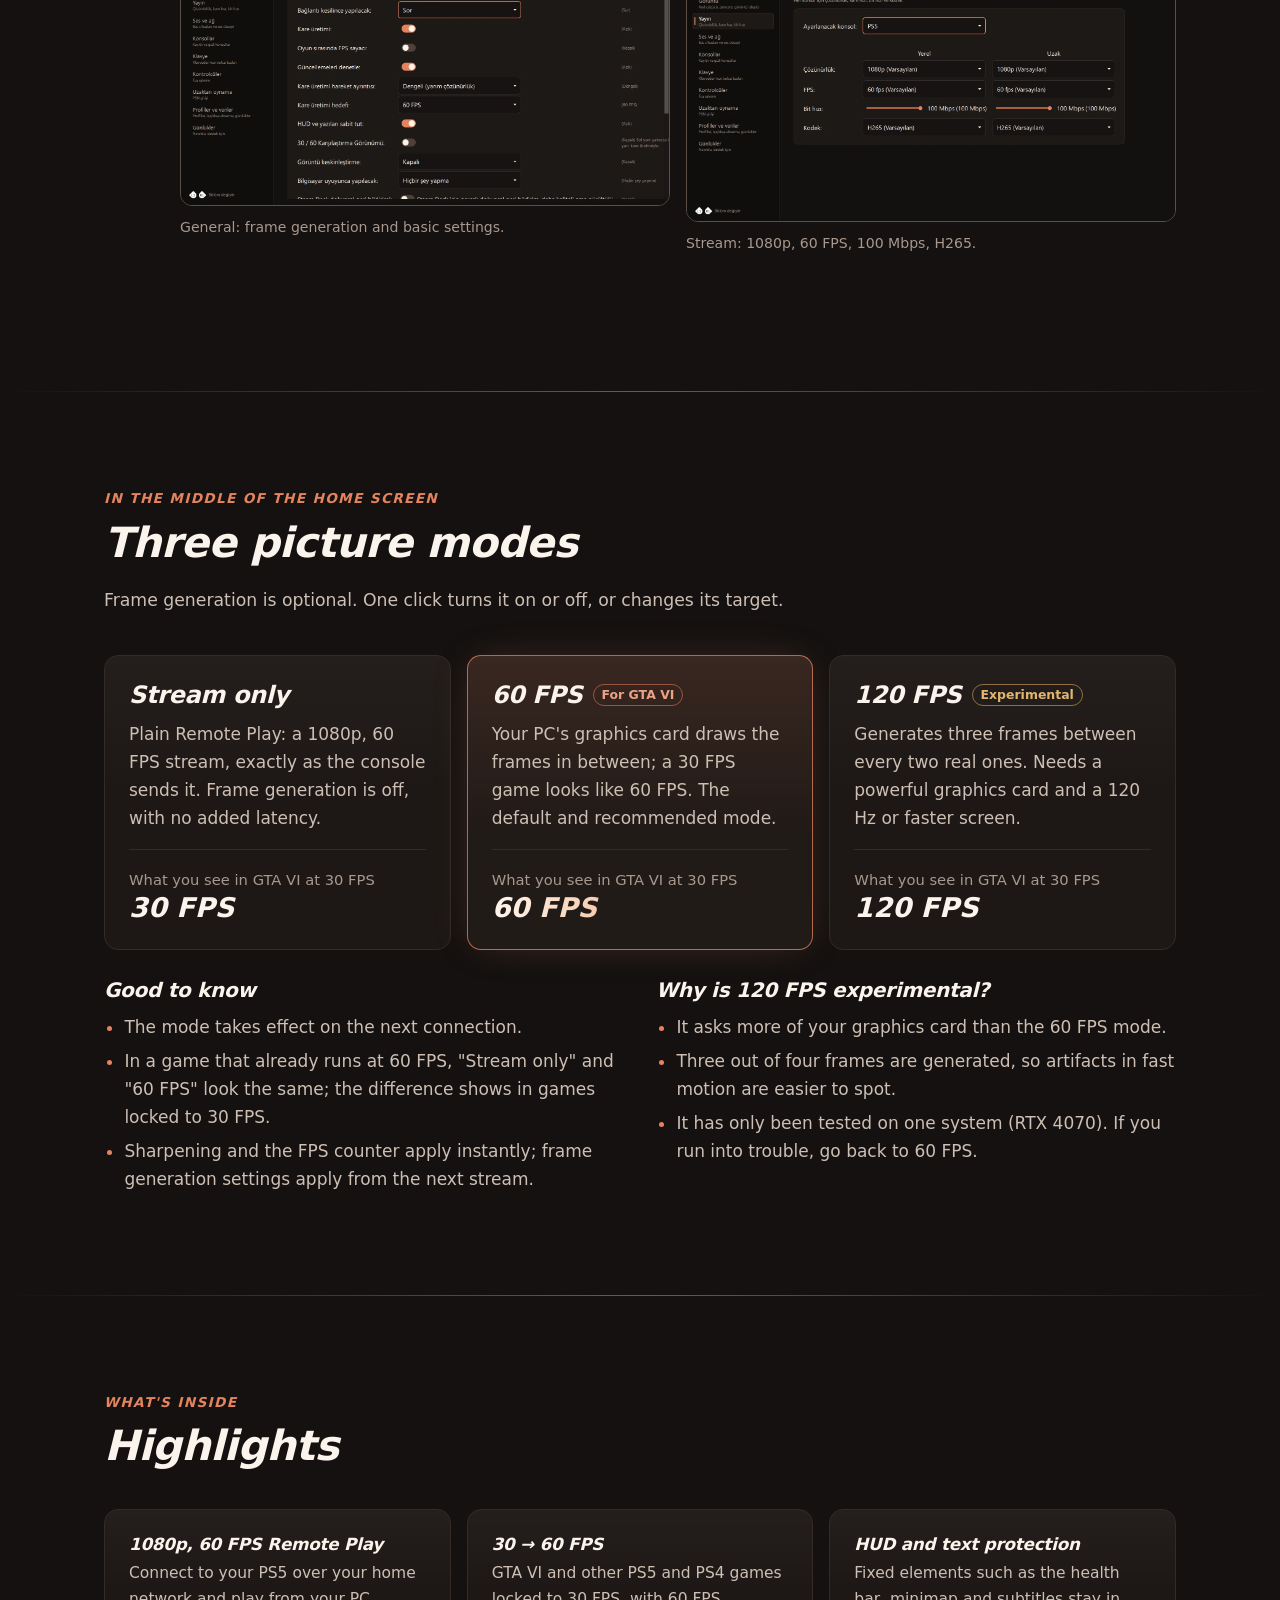
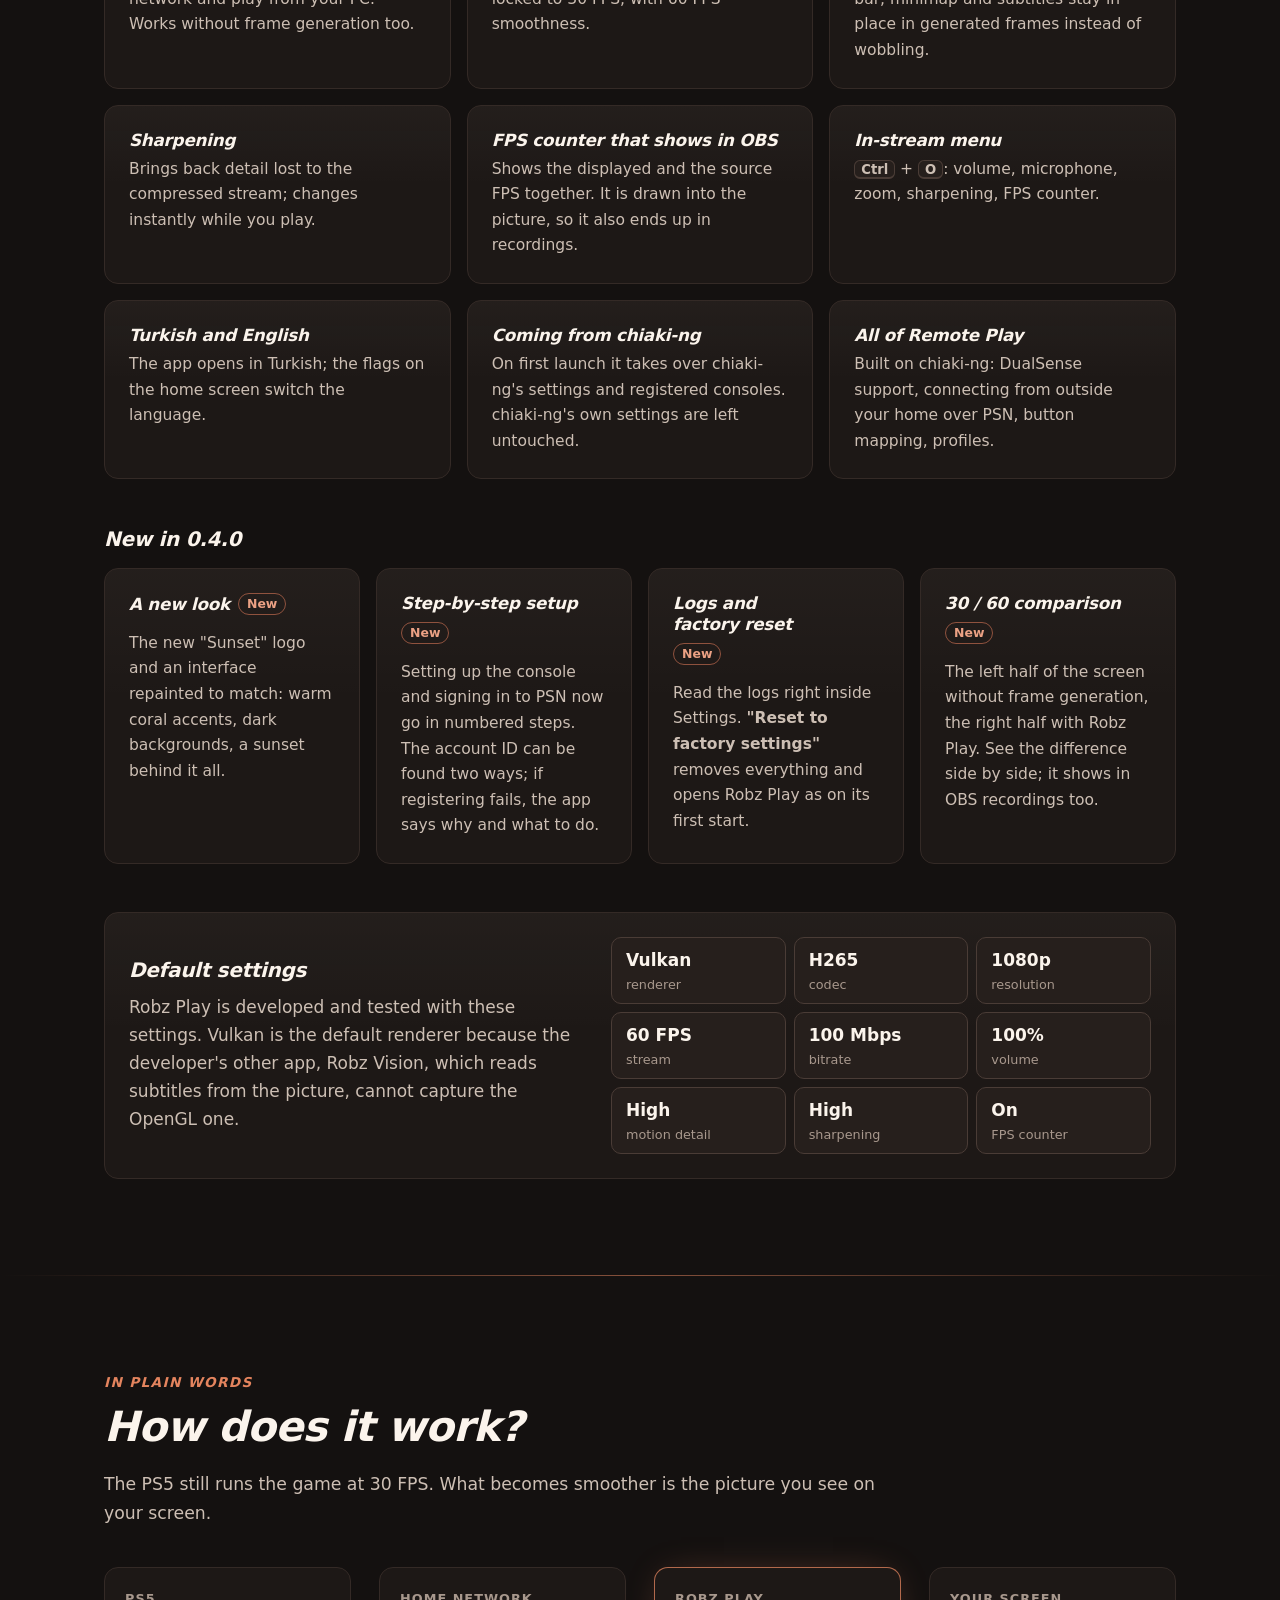
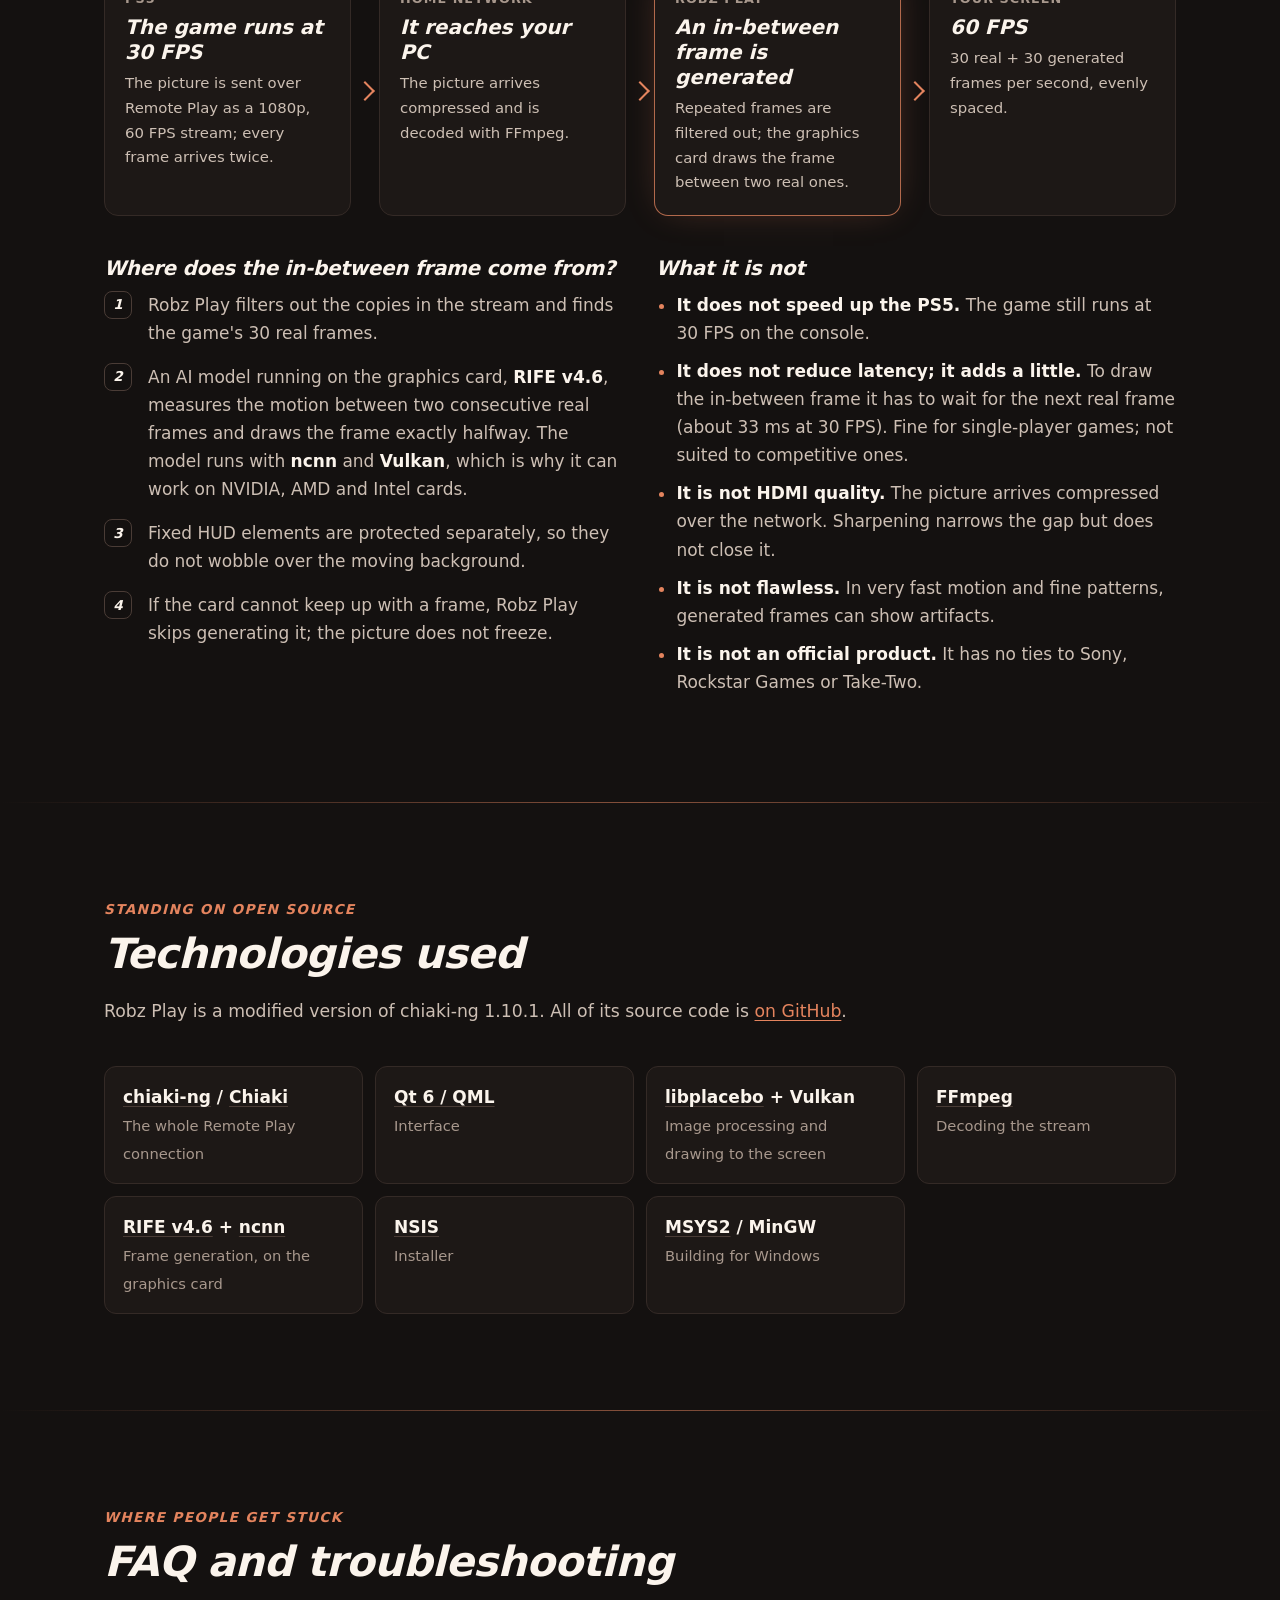
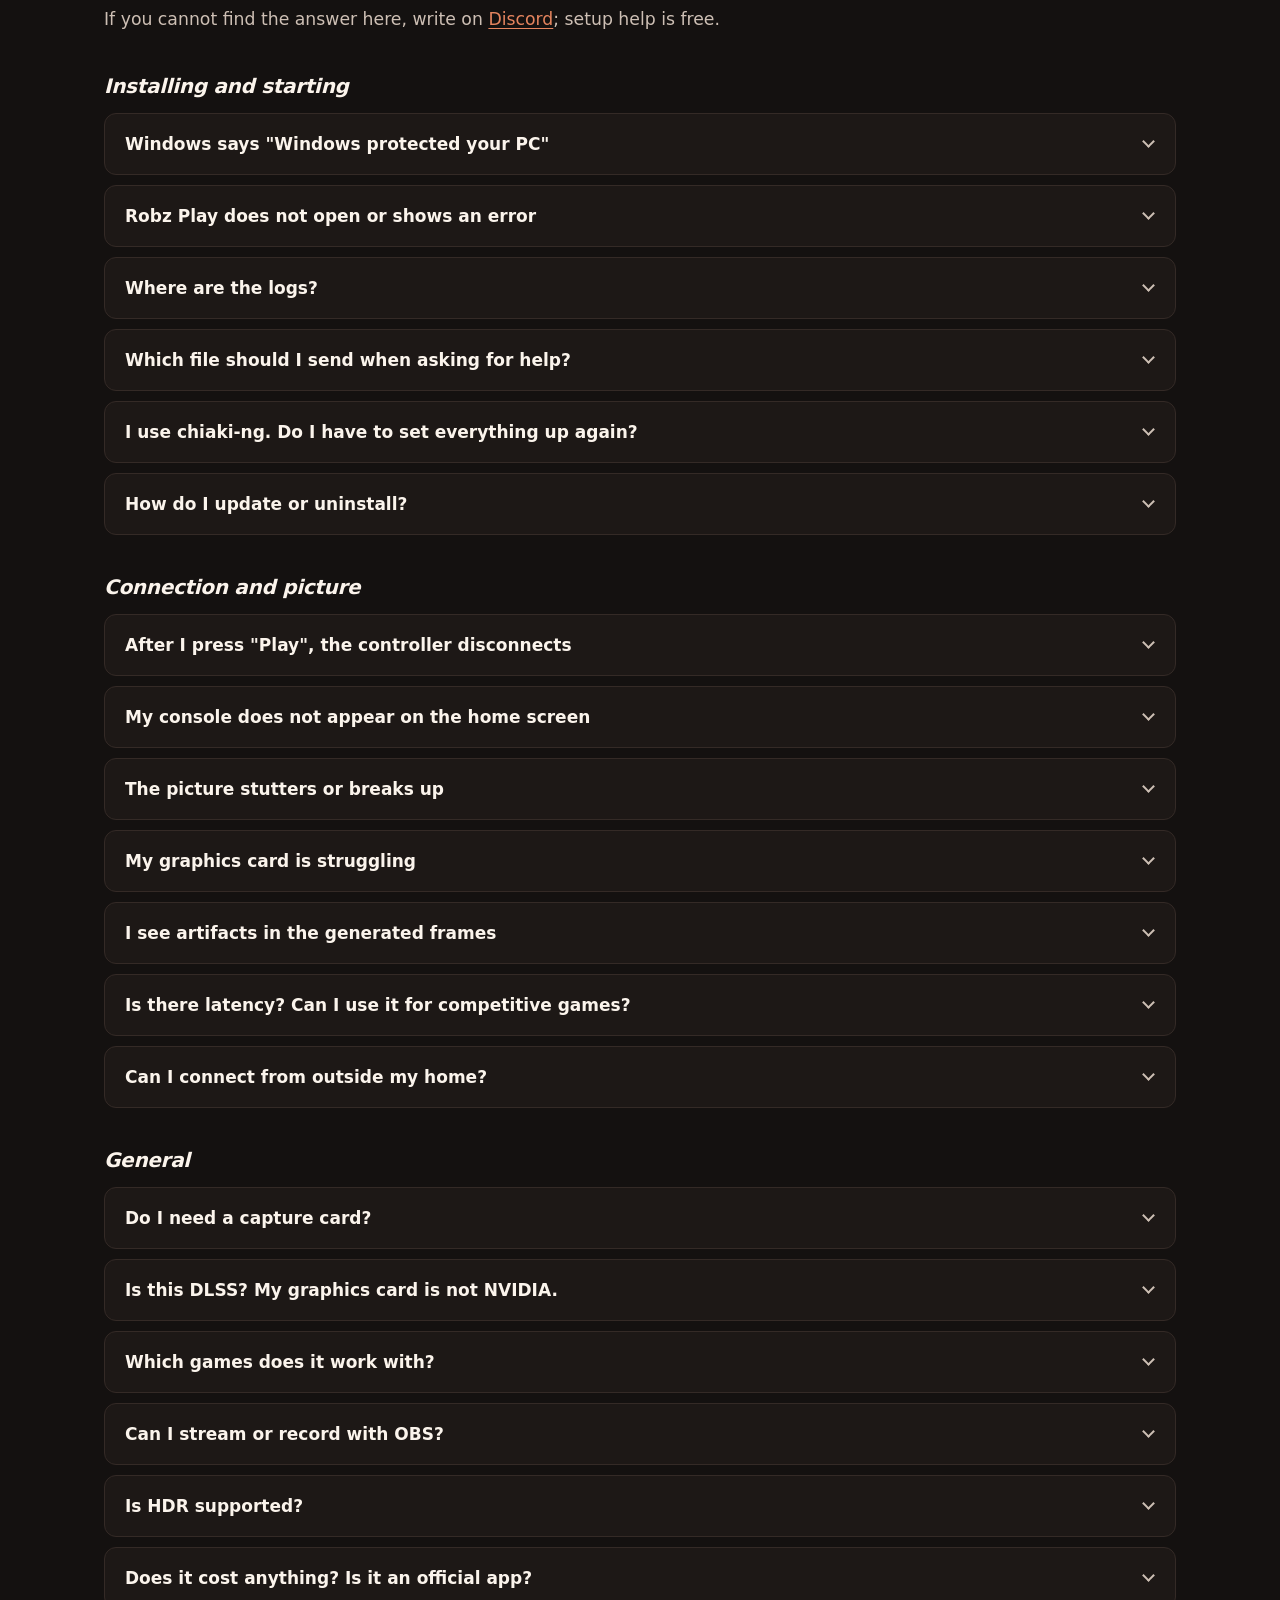
==== commit 4e93a9a2: "Site: yeni logo ve tema, 0.4.0 yenilikleri, profil rehberi - Yeni "Gün batımı" logosu (favicon, simg" ====
--- a/en/index.html
+++ b/en/index.html
@@ -6,7 +6,9 @@
 <title>Robz Play · Play GTA VI on your PC at 1080p, 60 FPS</title>
 <meta name="description" content="Robz Play is a free, open-source Windows app that connects to your PS5 over your home network with Remote Play. GTA VI runs at 30 FPS on PS5; Robz Play shows it on your PC at 1080p with 60 FPS smoothness. No capture card needed.">
 <meta name="theme-color" content="#1F1E1D">
-<link rel="icon" href="../img/robzplay.svg" type="image/svg+xml">
+<link rel="icon" href="../img/robzplay-kucuk.svg" type="image/svg+xml">
+<link rel="icon" href="../img/robzplay-32.png" sizes="32x32" type="image/png">
+<link rel="apple-touch-icon" href="../img/robzplay-180.png">
 <link rel="canonical" href="https://kutsalkiremitci.github.io/robz-play/en/">
 <link rel="alternate" hreflang="tr" href="https://kutsalkiremitci.github.io/robz-play/">
 <link rel="alternate" hreflang="en" href="https://kutsalkiremitci.github.io/robz-play/en/">
@@ -31,7 +33,7 @@
 <header class="topbar">
   <div class="wrap">
     <a class="brand" href="#" aria-label="Robz Play, top of the page">
-      <img src="../img/robzplay.svg" alt="" width="34" height="34">
+      <img src="../img/robzplay-kucuk.svg" alt="" width="34" height="34">
       Robz Play
     </a>
     <nav class="nav" aria-label="Sections">
@@ -171,7 +173,7 @@
       <div class="card req">
         <div class="ico"><svg viewBox="0 0 24 24" fill="none" stroke="currentColor" stroke-width="2" stroke-linecap="round" stroke-linejoin="round" aria-hidden="true"><circle cx="12" cy="12" r="9"/><path d="M12 7v5l3 2"/></svg></div>
         <h3>A PlayStation account</h3>
-        <p>You sign in to PSN once, when you link the console to the app. If your console is already linked in chiaki-ng, you can skip even that.</p>
+        <p>Your PSN account is found once, when you link the console to the app: by signing in in the browser or by your online ID. If your console is already linked in chiaki-ng, you can skip even that.</p>
       </div>
       <div class="card req no">
         <div class="ico"><svg viewBox="0 0 24 24" fill="none" stroke="currentColor" stroke-width="2" stroke-linecap="round" stroke-linejoin="round" aria-hidden="true"><circle cx="12" cy="12" r="9"/><path d="M5.6 5.6l12.8 12.8"/></svg></div>
@@ -207,8 +209,8 @@
     <div class="section-head">
       <span class="kicker">Step by step</span>
       <h2 id="kurulum-baslik">From download to your first game</h2>
-      <p>The first four steps are preparation; the rest happen in the app. The screenshots were taken from Robz Play 0.3.0, with the console's address and ID hidden by streamer mode.</p>
-      <p><strong>The screenshots show the Turkish interface.</strong> The app switches to English with the flag in its sidebar; the English button names are given in the steps.</p>
+      <p>The first four steps are preparation; the rest happen in the app. The screenshots were taken from Robz Play 0.4.0, with the console's address and ID hidden by streamer mode.</p>
+      <p><strong>Most screenshots show the Turkish interface</strong> (the console setup ones are in English). The app switches to English with the flag in its sidebar; the English button names are given in the steps.</p>
     </div>
 
     <h3 class="subhead">Preparation</h3>
@@ -239,7 +241,13 @@
       <li class="card">
         <span class="num" aria-hidden="true">4</span>
         <h3>Prepare the PS5</h3>
-        <p>Turn on Remote Play on the PS5:</p>
+        <p>The order matters: the users first, then Remote Play.</p>
+        <p><strong>1) Add a second, empty user</strong>; an empty game profile is enough. With a single user, the PS5 can pick that user by itself after you press <strong>Play</strong> and throw the connection back to its home screen. With two users it asks who plays once connected: choose <strong>the second profile, not your main one</strong>. With a controller connected to the PC, the main profile works too.</p>
+        <ol class="path" aria-label="Adding a user">
+          <li>Profile icon</li><li>Switch User</li><li>Add User</li>
+        </ol>
+        <p><strong>2) Remove the login passcode:</strong> if your profile has a PS5 login passcode, remove it; it can cause connection problems.</p>
+        <p><strong>3) Turn on Remote Play on every profile:</strong></p>
         <ol class="path" aria-label="PS5 menu path">
           <li>Settings</li><li>System</li><li>Remote Play</li><li>Enable Remote Play</li>
         </ol>
@@ -269,20 +277,32 @@
         <span class="num" aria-hidden="true">6</span>
         <div class="flow-text">
           <h3>Link your console (once)</h3>
-          <p>Press <strong>Set up</strong> (Kur) on your console's card. On the <strong>Register Console</strong> screen that opens:</p>
+          <p>Press <strong>Set up</strong> (Kur) on your console's card. The <strong>Register Console</strong> screen that opens goes in four steps. Next to each step it says what the step is for and what to do on the console; the <strong>Back</strong> and <strong>Continue</strong> buttons are under the form.</p>
           <ol class="plain-list">
-            <li>Press <strong>PSN Login</strong> and sign in with your PlayStation account.</li>
-            <li>On the PS5, choose <strong>Settings › System › Remote Play › Link Device</strong>; a code appears on the screen.</li>
-            <li>Type that code into the <strong>Remote Play PIN</strong> field and press <strong>Register</strong> at the top right.</li>
+            <li><strong>Console:</strong> PS5 is chosen and the address was found on your network. Press <strong>Continue</strong>.</li>
+            <li><strong>Account:</strong> there are two ways. If you signed in before, it says "Account ready" and the step is done.
+              <ul>
+                <li><strong>1 · Sign in in the browser</strong> (recommended, always works): press <strong>Open sign-in page</strong> and sign in with the account you use on the console. Afterwards the browser shows an empty or error-like page; that is normal. Click the address bar, press <kbd>Ctrl</kbd>+<kbd>A</kbd> and <kbd>Ctrl</kbd>+<kbd>C</kbd>, and come back to Robz Play: it picks the address up by itself, or paste it into the box. The code in the address is valid for a few minutes.</li>
+                <li><strong>2 · Find by online ID</strong> (no sign-in): type your PSN user name and press <strong>Find</strong>. For it to find you, set everything to <strong>Anyone</strong> in <strong>Settings › Users and Accounts › Privacy</strong> on the PS5. This lookup is not Sony's: sometimes it does not open or answer at first, and works after a few tries.</li>
+              </ul>
+            </li>
+            <li><strong>Pairing code:</strong> on the PS5, choose <strong>Settings › System › Remote Play › Link Device</strong> and type in the 8-digit code that appears. Get the code while the PS5 is on the profile of the account you signed in with in step 2 (your main profile): a code from the empty second profile fails with "Invalid PSN ID".</li>
+            <li><strong>Register:</strong> check the summary and press <strong>Register console</strong>. When it says "Console registered", press <strong>Done</strong>.</li>
           </ol>
         </div>
         <figure class="shot">
-          <a href="../img/app-konsol-kur.webp"><img src="../img/app-konsol-kur.webp" width="1232" height="184" loading="lazy" decoding="async" alt="The card of the console found on the network: in rest mode, not set up yet; the Set up (Kur) button on the right"></a>
+          <a href="../img/app-konsol-kur.webp"><img src="../img/app-konsol-kur.webp" width="1232" height="184" loading="lazy" decoding="async" alt="The card of the console found on the network: on, not set up yet; the Set up (Kur) button on the right"></a>
         </figure>
-        <figure class="shot">
-          <a href="../img/app-konsolu-kaydet.webp"><img src="../img/app-konsolu-kaydet.webp" width="1584" height="600" loading="lazy" decoding="async" alt="Register Console screen in Turkish: Address, the PSN account ID field with the PSN Login button next to it, the Remote Play PIN field, PS5 selected as the console type; Register at the top right"></a>
-          <figcaption>The Register Console screen. In streamer mode the address field is masked.</figcaption>
-        </figure>
+        <div class="shot-pair">
+          <figure class="shot">
+            <a href="../img/app-kurulum-hesap-en.webp"><img src="../img/app-kurulum-hesap-en.webp" width="1584" height="891" loading="lazy" decoding="async" alt="Register Console, step 2 Account: the two ways; the four steps of Sign in in the browser (open the sign-in page, sign in, copy the address, come back and paste); on the right both ways explained and where the privacy settings are"></a>
+            <figcaption>Step 2: your PlayStation account, one of two ways. The right side explains both and what to watch out for.</figcaption>
+          </figure>
+          <figure class="shot">
+            <a href="../img/app-kurulum-kod-en.webp"><img src="../img/app-kurulum-kod-en.webp" width="1584" height="891" loading="lazy" decoding="async" alt="Register Console, step 3 Pairing code: the menu path on the PS5, Settings, System, Remote Play, Link Device; the 8-digit code field; on the right what the code is"></a>
+            <figcaption>Step 3: the code from the PS5. Streamer mode was on for these screenshots.</figcaption>
+          </figure>
+        </div>
       </li>
 
       <li class="flow-step">
@@ -292,7 +312,7 @@
           <p>For GTA VI, choose <strong>60 FPS</strong>; it is the default. If you do not want frame generation, choose <strong>Stream only</strong>; if you have a powerful card and a 120 Hz screen, try the experimental <strong>120 FPS</strong>. The mode takes effect on the next connection. <strong>Motion detail</strong>, <strong>Keep HUD and text steady</strong>, <strong>Sharpening</strong> and the <strong>FPS counter</strong> are right below it.</p>
         </div>
         <figure class="shot">
-          <a href="../img/app-goruntu-modu.webp"><img src="../img/app-goruntu-modu.webp" width="1232" height="381" loading="lazy" decoding="async" alt="Picture mode section in Turkish: 60 FPS (For GTA VI) selected; below it Motion detail set to Balanced, Keep HUD and text steady on, Sharpening off, FPS counter off"></a>
+          <a href="../img/app-goruntu-modu.webp"><img src="../img/app-goruntu-modu.webp" width="1232" height="386" loading="lazy" decoding="async" alt="Picture mode section in Turkish: 60 FPS (For GTA VI) selected; below it Motion detail set to Balanced, Keep HUD and text steady on, Sharpening off, FPS counter off"></a>
         </figure>
       </li>
 
@@ -303,7 +323,7 @@
           <p>Once the console is registered, its card shows a <strong>Play</strong> button. Press it and Robz Play connects to the PS5; if the rest mode settings from step 4 are on, a sleeping console is woken up too. When the connection is made, the game appears.</p>
         </div>
         <figure class="shot">
-          <a href="../img/app-baglaniyor.webp"><img src="../img/app-baglaniyor.webp" width="1280" height="720" loading="lazy" decoding="async" alt="Connecting screen: the RP logo in the middle with the text Connecting to your PlayStation in Turkish; below it a hint about opening the stream menu with Ctrl+O"></a>
+          <a href="../img/app-baglaniyor.webp"><img src="../img/app-baglaniyor.webp" width="1280" height="720" loading="lazy" decoding="async" alt="Connecting screen: the RP logo in the middle with the text Connecting to your PlayStation in Turkish, before the sunset of the logo; below it a hint about opening the stream menu with Ctrl+O"></a>
           <figcaption>The screen you see while connecting.</figcaption>
         </figure>
       </li>
@@ -315,7 +335,7 @@
           <p><kbd>Ctrl</kbd> + <kbd>O</kbd> opens the stream menu: volume, microphone, zoom, sharpening, the FPS counter and the renderer settings change without leaving the game.</p>
         </div>
         <figure class="shot">
-          <a href="../img/app-yayin-menusu.webp"><img src="../img/app-yayin-menusu-cubuk.webp" width="1564" height="158" loading="lazy" decoding="async" alt="Stream menu in Turkish: Volume at 100 percent, Mic, Zoom, Stretch, FPS counter, Sharpening: Off; renderer presets Default, High Quality, High Quality + Spatial Upscaling, High Quality + Advanced Spatial Upscaling, Custom; Display settings"></a>
+          <a href="../img/app-yayin-menusu.webp"><img src="../img/app-yayin-menusu-cubuk.webp" width="1564" height="162" loading="lazy" decoding="async" alt="Stream menu in Turkish: Volume at 100 percent, Mic, Zoom, Stretch, FPS counter, Sharpening: Off; renderer presets Default, High Quality, High Quality + Spatial Upscaling, High Quality + Advanced Spatial Upscaling, Custom; Display settings"></a>
           <figcaption>The stream menu opens at the bottom of the screen.</figcaption>
         </figure>
       </li>
@@ -410,12 +430,12 @@
     </div>
 
     <div class="newin">
-      <h3>New in 0.3.0</h3>
+      <h3>New in 0.4.0</h3>
       <div class="features features-4">
-        <div class="card feature"><h3>Update notices <span class="tag tag-accent">New</span></h3><p>When a new version is out, a "What's new" window lists the changes. "Update now" downloads and installs the new version and reopens the app. You can also check yourself any time with <strong>"Check for updates"</strong> at the bottom left.</p></div>
-        <div class="card feature"><h3>Technical support on Discord <span class="tag tag-accent">New</span></h3><p>One click on the Discord button in the sidebar takes you to free technical support.</p></div>
-        <div class="card feature"><h3>Start-up log <span class="tag tag-accent">New</span></h3><p>Every launch is written to a log file, so if something goes wrong, you can see where.</p></div>
-        <div class="card feature"><h3>User names with Turkish letters <span class="tag tag-accent">Fix</span></h3><p>Fixed the start-up problem on PCs whose Windows user name contains letters such as ğ, ı or ş.</p></div>
+        <div class="card feature"><h3>A new look <span class="tag tag-accent">New</span></h3><p>The new "Sunset" logo and an interface repainted to match: warm coral accents, dark backgrounds, a sunset behind it all.</p></div>
+        <div class="card feature"><h3>Step-by-step setup <span class="tag tag-accent">New</span></h3><p>Setting up the console and signing in to PSN now go in numbered steps. The account ID can be found two ways; if registering fails, the app says why and what to do.</p></div>
+        <div class="card feature"><h3>Logs and factory reset <span class="tag tag-accent">New</span></h3><p>Read the logs right inside Settings. <strong>"Reset to factory settings"</strong> removes everything and opens Robz Play as on its first start.</p></div>
+        <div class="card feature"><h3>30 / 60 comparison <span class="tag tag-accent">New</span></h3><p>The left half of the screen without frame generation, the right half with Robz Play. See the difference side by side; it shows in OBS recordings too.</p></div>
       </div>
     </div>
 
@@ -431,6 +451,9 @@
         <li>60 FPS<span>stream</span></li>
         <li>100 Mbps<span>bitrate</span></li>
         <li>100%<span>volume</span></li>
+        <li>High<span>motion detail</span></li>
+        <li>High<span>sharpening</span></li>
+        <li>On<span>FPS counter</span></li>
       </ul>
     </div>
   </div>
@@ -566,10 +589,11 @@
           <p><strong>The fix:</strong></p>
           <ol>
             <li>Add a new user profile (a second account) on the PS5: on the home screen, open the profile icon at the top right (or open the control centre with the PS button), choose <strong>Switch User</strong>, then <strong>Add User</strong>.</li>
+            <li>If your profile has a PS5 login passcode, remove it; it can cause connection problems.</li>
             <li>Press <strong>Play</strong> in Robz Play again. This time the PS5 shows a profile selection screen with two profiles.</li>
-            <li>Choose <strong>the profile you just created</strong> and continue; the controller works.</li>
+            <li>Choose <strong>the second profile</strong> and continue; the controller works. With a controller (DualSense) connected to the PC, the main profile works too.</li>
           </ol>
-          <p><strong>Important for GTA VI:</strong> to play a game bought on your main account while signed in with the new profile, the main account must have <strong>Console Sharing and Offline Play</strong> turned on for that PS5. On the PS5, signed in with the main account: <strong>Settings › Users and Accounts › Other › Console Sharing and Offline Play</strong>. It is usually already on for the first account set up on the console.</p>
+          <p><strong>Important for GTA VI:</strong> to play a game bought on your main account while signed in with the second profile, the main account must have <strong>Console Sharing and Offline Play</strong> turned on for that PS5. On the PS5, signed in with the main account: <strong>Settings › Users and Accounts › Other › Console Sharing and Offline Play</strong>. It is usually already on for the first account set up on the console.</p>
           <p>Menu names may differ slightly between PS5 system software versions. If the connection still drops after these steps, ask on <a href="https://discord.gg/UyyEn7SHm4">Discord</a> and attach <code>robzplay-tani.txt</code>.</p>
         </div>
       </details>
@@ -694,7 +718,7 @@
       </a>
       <div class="post-body">
         <div class="post-meta">
-          <img src="../img/robzplay.svg" alt="" width="44" height="44">
+          <img src="../img/robzplay-kucuk.svg" alt="" width="44" height="44">
           <div><b>@robzsogood</b>on X</div>
           <svg viewBox="0 0 24 24" role="img" aria-label="X"><path fill="currentColor" d="M18.244 2.25h3.308l-7.227 8.26 8.502 11.24H16.17l-5.214-6.817L4.99 21.75H1.68l7.73-8.835L1.254 2.25H8.08l4.713 6.231zm-1.161 17.52h1.833L7.084 4.126H5.117z"/></svg>
         </div>
@@ -715,7 +739,7 @@
   <div class="wrap">
     <div class="footer-grid">
       <div>
-        <a class="brand" href="#"><img src="../img/robzplay.svg" alt="" width="34" height="34">Robz Play</a>
+        <a class="brand" href="#"><img src="../img/robzplay-kucuk.svg" alt="" width="34" height="34">Robz Play</a>
         <p class="footer-tag">PS5 Remote Play and frame generation. Free and open source.</p>
         <p>Robz Play is a modified version of <a href="https://github.com/chiaki-ng/chiaki-ng">chiaki-ng</a> 1.10.1 and, like chiaki-ng, is licensed under the <a href="https://github.com/kutsalkiremitci/robz-play/blob/robzplay/COPYING">AGPL-3.0</a>. It is not made or endorsed by the chiaki-ng or Chiaki developers.</p>
       </div>
--- a/css/site.css
+++ b/css/site.css
@@ -1,20 +1,31 @@
-/* Robz Play: tanıtım sitesi. Uygulamanın kullandığı sıcak, koyu "Claude" görünümü. */
+/* Robz Play: tanıtım sitesi. Logonun dünyası: gece, çizgili terrakota güneş, kalın eğik
+   harfler, kremden terrakotaya geçen dolgu, koyu dış çizgi ve sıcak bir kenar parıltısı. */
 
 :root {
-  --bg: #1F1E1D;
-  --surface: #262624;
-  --surface-2: #2D2C2A;
-  --line: #3A3936;
-  --line-2: #4A4844;
-  --text: #FAF9F5;
-  --muted: #C2C0B6;
-  --faint: #A3A198;
-  --accent: #D97757;
-  --accent-hover: #E38A6C;
-  --accent-soft: rgba(217, 119, 87, 0.14);
-  --accent-ink: #1F1E1D;
-  --focus: #F2B8A0;
-  --serif: Georgia, "Times New Roman", Times, serif;
+  --bg: #141110;
+  --surface: #1D1816;
+  --surface-2: #261F1C;
+  --line: #342A26;
+  --line-2: #4A3C36;
+  --text: #FBF4EC;
+  --muted: #CDBFB4;
+  --faint: #A8988D;
+  --accent: #E4845E;
+  --accent-hover: #F09A74;
+  --accent-soft: rgba(228, 132, 94, 0.13);
+  --accent-ink: #1A110D;
+  --focus: #F5C7A6;
+  /* the icon's colours */
+  --outline: #110E0D;
+  --letter: linear-gradient(100deg, #FFF7EE 0%, #F5C7A6 42%, #E4845E 75%, #C85A35 100%);
+  --button: linear-gradient(100deg, #FCE6D3 0%, #F2B48F 48%, #E4845E 100%);
+  --sun: linear-gradient(180deg, #E7A47F 0%, #C96A45 55%, #8C3E24 100%);
+  --metal: linear-gradient(135deg, #BDB1A6 0%, #5B534D 35%, #3A3532 70%, #8E837A 100%);
+  --rim: 0 0 0 2px var(--outline), 0 0 0 3.5px rgba(233, 153, 122, 0.85);
+  --horizon: linear-gradient(90deg, transparent, rgba(228, 132, 94, 0.55) 50%, transparent);
+  /* heavy italic, like the letters of the icon (no web font: Segoe UI Black on Windows,
+     the system's own black weight elsewhere) */
+  --display: "Segoe UI Black", "Segoe UI", system-ui, -apple-system, "Helvetica Neue", Roboto, Arial, sans-serif;
   --sans: "Segoe UI", system-ui, -apple-system, "Helvetica Neue", Roboto, Arial, sans-serif;
   --mono: Consolas, "Cascadia Mono", "SF Mono", Menlo, monospace;
   --radius: 14px;
@@ -30,7 +41,7 @@
 
 body {
   margin: 0;
-  background: var(--bg);
+  background: var(--bg) linear-gradient(180deg, #1B1514 0, var(--bg) 900px) no-repeat;
   color: var(--text);
   font-family: var(--sans);
   font-size: 17px;
@@ -50,15 +61,16 @@
 }
 
 h1, h2, h3 {
-  font-family: var(--serif);
-  font-weight: 400;
-  line-height: 1.15;
-  letter-spacing: -0.01em;
+  font-family: var(--display);
+  font-weight: 900;
+  font-style: italic;
+  line-height: 1.1;
+  letter-spacing: -0.015em;
   margin: 0 0 0.5em;
   text-wrap: balance;
 }
 h2 { font-size: clamp(1.9rem, 3.4vw, 2.6rem); }
-h3 { font-size: 1.3rem; line-height: 1.3; }
+h3 { font-size: 1.25rem; line-height: 1.25; }
 p { margin: 0 0 1em; }
 p:last-child { margin-bottom: 0; }
 
@@ -94,16 +106,18 @@
 /* ---------- Üst çubuk ---------- */
 .topbar {
   position: sticky; top: 0; z-index: 50;
-  background: rgba(31, 30, 29, 0.88);
+  background: rgba(20, 17, 16, 0.86);
   -webkit-backdrop-filter: blur(10px);
   backdrop-filter: blur(10px);
-  border-bottom: 1px solid var(--line);
+  border-bottom: 1px solid transparent;
+  border-image: var(--horizon) 1;
 }
 .topbar .wrap { display: flex; align-items: center; gap: 24px; height: 64px; }
 .brand {
   display: inline-flex; align-items: center; gap: 10px;
   color: var(--text); text-decoration: none;
-  font-family: var(--serif); font-size: 1.3rem; white-space: nowrap;
+  font-family: var(--display); font-weight: 900; font-style: italic;
+  font-size: 1.25rem; letter-spacing: -0.01em; white-space: nowrap;
 }
 .brand:hover { color: var(--text); }
 .brand img { width: 34px; height: 34px; }
@@ -153,8 +167,13 @@
 }
 .btn:hover { color: var(--text); background: var(--surface-2); border-color: #5C5A55; }
 .btn svg { width: 1.2em; height: 1.2em; flex: none; }
-.btn-primary { background: var(--accent); color: var(--accent-ink); border-color: transparent; }
-.btn-primary:hover { background: var(--accent-hover); color: var(--accent-ink); border-color: transparent; }
+.btn-primary {
+  background: var(--button); color: var(--accent-ink); border-color: transparent;
+  box-shadow: var(--rim), 0 12px 32px -10px rgba(217, 119, 87, 0.6);
+  font-family: var(--display); font-weight: 900; font-style: italic; letter-spacing: 0.005em;
+}
+.btn-primary:hover { background: var(--button); color: var(--accent-ink); border-color: transparent; filter: brightness(1.07); transform: translateY(-1px); }
+.btn-primary small { font-family: var(--sans); font-style: normal; font-weight: 600; }
 .btn-lg { padding: 1em 1.6em; font-size: 1.08rem; border-radius: 14px; }
 .btn small { display: block; font-weight: 500; font-size: 0.78rem; opacity: 0.8; margin-top: 2px; }
 .btn .stack { display: flex; flex-direction: column; align-items: flex-start; text-align: left; }
@@ -164,11 +183,23 @@
 
 /* ---------- Giriş ---------- */
 .hero {
-  position: relative;
+  position: relative; isolation: isolate; overflow: clip;
   padding: 72px 0 56px;
   background:
-    radial-gradient(900px 480px at 85% 10%, rgba(217, 119, 87, 0.16), transparent 65%),
+    radial-gradient(760px 420px at 74% 38%, rgba(217, 119, 87, 0.2), transparent 68%),
     radial-gradient(700px 400px at 0% 100%, rgba(217, 119, 87, 0.06), transparent 70%);
+}
+.hero::after {
+  content: ""; position: absolute; z-index: -1; pointer-events: none;
+  left: -50%; right: -50%; bottom: 0; height: 300px;
+  background:
+    repeating-linear-gradient(90deg, rgba(228, 132, 94, 0.22) 0 1px, transparent 1px 72px),
+    repeating-linear-gradient(0deg, rgba(228, 132, 94, 0.22) 0 1px, transparent 1px 30px);
+  background-position: center bottom;
+  transform: perspective(320px) rotateX(58deg);
+  transform-origin: center bottom;
+  -webkit-mask-image: linear-gradient(to top, #000 10%, transparent 92%);
+  mask-image: linear-gradient(to top, #000 10%, transparent 92%);
 }
 .hero-grid {
   display: grid;
@@ -183,11 +214,16 @@
 }
 .eyebrow span { display: inline-flex; align-items: center; gap: 8px; }
 .eyebrow span + span::before {
-  content: ""; width: 4px; height: 4px; border-radius: 50%; background: var(--accent);
+  content: ""; width: 5px; height: 5px; border-radius: 1px; background: var(--accent);
   margin-right: 6px;
 }
 .hero h1 { font-size: clamp(2.4rem, 5vw, 3.75rem); margin-bottom: 0.35em; }
-.hero h1 em { font-style: normal; color: var(--accent); }
+.hero h1 em {
+  font-style: italic;
+  background: var(--letter); -webkit-background-clip: text; background-clip: text; color: transparent;
+  padding-right: 0.12em; margin-right: -0.12em;
+  filter: drop-shadow(0 0 22px rgba(217, 119, 87, 0.35));
+}
 .nowrap { white-space: nowrap; }
 .hero .lead { font-size: 1.18rem; color: var(--muted); max-width: 34em; margin-bottom: 28px; }
 .hero .lead strong { color: var(--text); font-weight: 600; }
@@ -196,12 +232,22 @@
 .cta-note { margin-top: 16px; font-size: 0.9rem; color: var(--faint); }
 .cta-note a { color: var(--muted); }
 
-.hero-shot { margin: 0; }
+.hero-shot { margin: 0; position: relative; z-index: 0; }
+/* the sunset of the icon rises behind the screenshot */
+.hero-shot::before {
+  content: ""; position: absolute; z-index: -1; pointer-events: none;
+  left: 50%; top: 0; width: min(124%, 100vw); aspect-ratio: 600 / 420;
+  transform: translate(-50%, -33%);
+  background: url("../img/gunes.svg") center / contain no-repeat;
+  opacity: 0.9;
+}
 .hero-shot .frame {
-  border-radius: 18px;
+  border-radius: 20px;
   overflow: hidden;
-  border: 1px solid var(--line-2);
-  box-shadow: 0 30px 80px -30px rgba(0, 0, 0, 0.7), 0 0 0 6px rgba(217, 119, 87, 0.06);
+  /* the metal rim of the icon */
+  border: 3px solid transparent;
+  background: linear-gradient(var(--surface), var(--surface)) padding-box, var(--metal) border-box;
+  box-shadow: 0 30px 80px -30px rgba(0, 0, 0, 0.8), 0 0 40px -8px rgba(217, 119, 87, 0.25);
 }
 .hero-shot figcaption { margin-top: 12px; font-size: 0.88rem; color: var(--faint); }
 
@@ -213,16 +259,17 @@
   border-radius: var(--radius);
   overflow: hidden;
 }
-.facts li { background: var(--bg); padding: 18px 20px; }
-.facts b { display: block; font-family: var(--serif); font-weight: 400; font-size: 1.45rem; line-height: 1.25; color: var(--text); margin-bottom: 4px; }
+.facts li { background: rgba(20, 17, 16, 0.8); -webkit-backdrop-filter: blur(6px); backdrop-filter: blur(6px); padding: 18px 20px; }
+.facts b { display: block; font-family: var(--display); font-weight: 900; font-style: italic; font-size: 1.4rem; line-height: 1.25; color: var(--text); margin-bottom: 4px; }
 .facts span { display: block; color: var(--muted); font-size: 0.92rem; line-height: 1.45; }
 
 /* ---------- Bölümler ---------- */
-.section { padding: 96px 0; border-top: 1px solid var(--line); }
+.section { position: relative; padding: 96px 0; }
+.section::before { content: ""; position: absolute; top: 0; left: 0; right: 0; height: 1px; background: var(--horizon); }
 .section-head { max-width: 46em; margin-bottom: 40px; }
 .kicker {
-  display: block; color: var(--accent); font-size: 0.85rem; font-weight: 600;
-  letter-spacing: 0.08em; text-transform: uppercase; margin-bottom: 10px;
+  display: block; color: var(--accent); font-size: 0.85rem; font-weight: 800; font-style: italic;
+  letter-spacing: 0.1em; text-transform: uppercase; margin-bottom: 10px;
 }
 .section-head p { color: var(--muted); font-size: 1.08rem; }
 .muted { color: var(--muted); }
@@ -233,7 +280,7 @@
 }
 
 .card {
-  background: var(--surface);
+  background: linear-gradient(180deg, rgba(255, 236, 222, 0.03), transparent 45%), var(--surface);
   border: 1px solid var(--line);
   border-radius: var(--radius);
   padding: 24px;
@@ -241,7 +288,7 @@
 
 .note {
   border-left: 3px solid var(--accent);
-  background: var(--accent-soft);
+  background: linear-gradient(90deg, rgba(228, 132, 94, 0.16), rgba(228, 132, 94, 0.05));
   border-radius: 0 12px 12px 0;
   padding: 16px 20px;
   color: var(--muted);
@@ -253,14 +300,14 @@
 .shot a { display: block; border-radius: 12px; }
 .shot img {
   border-radius: 12px;
-  border: 1px solid var(--line-2);
+  border: 1px solid #5B4E47;
   background: var(--surface);
 }
 .shot figcaption { margin-top: 10px; font-size: 0.88rem; color: var(--faint); }
 
 /* ---------- Karşılaştırma ---------- */
 .compare-media { margin: 0 0 40px; }
-.compare-media img { width: 100%; border-radius: 14px; border: 1px solid var(--line-2); }
+.compare-media img { width: 100%; border-radius: 14px; border: 1px solid #5B4E47; box-shadow: 0 30px 70px -35px rgba(0, 0, 0, 0.8); }
 .compare-media figcaption { margin-top: 12px; color: var(--faint); font-size: 0.9rem; max-width: 52em; }
 
 .compare-grid { display: grid; grid-template-columns: minmax(0, 1.1fr) minmax(0, 1fr); gap: 32px; align-items: start; }
@@ -273,7 +320,7 @@
 thead th small { display: block; font-weight: 400; color: var(--faint); font-size: 0.82rem; }
 tbody th { font-weight: 500; color: var(--muted); }
 td.win { color: var(--text); font-weight: 600; }
-td.win::before { content: ""; display: inline-block; width: 8px; height: 8px; border-radius: 50%; background: var(--accent); margin-right: 8px; vertical-align: 0.1em; }
+td.win::before { content: ""; display: inline-block; width: 8px; height: 8px; border-radius: 2px; background: var(--accent); margin-right: 8px; vertical-align: 0.1em; }
 
 /* ---------- Gerekenler ---------- */
 .req-grid { display: grid; grid-template-columns: repeat(3, minmax(0, 1fr)); gap: 16px; margin-bottom: 40px; }
@@ -291,7 +338,8 @@
 .gpu-head h3 { margin: 0; }
 .gpu-head p { color: var(--faint); font-size: 0.92rem; margin: 0; }
 .tag {
-  display: inline-block; font-size: 0.78rem; font-weight: 600; line-height: 1.4;
+  display: inline-block; font-family: var(--sans); font-style: normal; letter-spacing: 0;
+  font-size: 0.78rem; font-weight: 600; line-height: 1.4;
   padding: 1px 8px; border-radius: 999px; white-space: nowrap;
   border: 1px solid var(--line-2); color: var(--muted);
 }
@@ -308,12 +356,13 @@
 .prep > li { position: relative; padding-top: 22px; }
 .num {
   display: inline-grid; place-items: center;
-  width: 34px; height: 34px; border-radius: 50%;
-  background: var(--accent); color: var(--accent-ink);
-  font-weight: 700; font-size: 0.95rem;
+  width: 36px; height: 36px; border-radius: 10px;
+  background: var(--button); color: var(--accent-ink);
+  box-shadow: var(--rim);
+  font-family: var(--display); font-weight: 900; font-style: italic; font-size: 1.05rem;
   margin-bottom: 14px;
 }
-.prep h3, .flow-step h3 { font-family: var(--serif); }
+.prep h3, .flow-step h3 { font-family: var(--display); }
 .prep p, .flow-step p { color: var(--muted); }
 .prep .btn { margin-top: 6px; }
 
@@ -345,6 +394,7 @@
 .flow-step .shot { grid-column: 2; max-width: 920px; }
 .shot-pair { grid-column: 2; display: grid; grid-template-columns: repeat(2, minmax(0, 1fr)); gap: 16px; }
 .shot-pair .shot { grid-column: auto; }
+.shot + .shot-pair { margin-top: 16px; }
 .shot + .shot { margin-top: 16px; }
 .subhead { font-family: var(--sans); font-size: 0.85rem; font-weight: 600; letter-spacing: 0.08em; text-transform: uppercase; color: var(--faint); margin: 8px 0 16px; }
 .subhead-gap { margin-top: 56px; margin-bottom: 0; }
@@ -352,12 +402,12 @@
 /* ---------- Görüntü modları ---------- */
 .modes { display: grid; grid-template-columns: repeat(3, minmax(0, 1fr)); gap: 16px; margin-bottom: 28px; }
 .mode { display: flex; flex-direction: column; }
-.mode.is-default { border-color: rgba(217, 119, 87, 0.7); background: linear-gradient(180deg, rgba(217, 119, 87, 0.10), rgba(217, 119, 87, 0.02) 60%), var(--surface); }
+.mode.is-default { border-color: rgba(228, 132, 94, 0.75); background: linear-gradient(180deg, rgba(228, 132, 94, 0.14), rgba(228, 132, 94, 0.02) 60%), var(--surface); box-shadow: 0 0 40px -12px rgba(217, 119, 87, 0.35); }
 .mode h3 { display: flex; flex-wrap: wrap; align-items: center; gap: 10px; font-size: 1.5rem; margin-bottom: 10px; }
 .mode p { color: var(--muted); }
 .mode .result { margin-top: auto; padding-top: 18px; border-top: 1px solid var(--line); font-size: 0.92rem; color: var(--faint); }
-.mode .result b { display: block; font-family: var(--serif); font-weight: 400; font-size: 1.7rem; color: var(--text); line-height: 1.2; }
-.mode.is-default .result b { color: var(--accent); }
+.mode .result b { display: block; font-family: var(--display); font-weight: 900; font-style: italic; font-size: 1.7rem; color: var(--text); line-height: 1.2; }
+.mode.is-default .result b { background: var(--letter); -webkit-background-clip: text; background-clip: text; color: transparent; padding-right: 0.1em; }
 
 .two-col { display: grid; grid-template-columns: repeat(2, minmax(0, 1fr)); gap: 32px; align-items: start; }
 .plain-list { margin: 0; padding-left: 1.2em; color: var(--muted); }
@@ -394,7 +444,7 @@
   background: var(--surface); border: 1px solid var(--line); border-radius: var(--radius);
   padding: 20px;
 }
-.pipeline li.hl { border-color: rgba(217, 119, 87, 0.7); }
+.pipeline li.hl { border-color: rgba(228, 132, 94, 0.75); box-shadow: 0 0 36px -14px rgba(217, 119, 87, 0.45); }
 .pipeline li + li::before {
   content: ""; position: absolute; left: -22px; top: 50%;
   width: 14px; height: 14px; margin-top: -7px;
@@ -402,14 +452,14 @@
   transform: rotate(45deg);
 }
 .pipeline .where { display: block; font-size: 0.8rem; font-weight: 600; letter-spacing: 0.08em; text-transform: uppercase; color: var(--faint); margin-bottom: 6px; }
-.pipeline b { display: block; font-family: var(--serif); font-weight: 400; font-size: 1.3rem; line-height: 1.25; margin-bottom: 6px; }
+.pipeline b { display: block; font-family: var(--display); font-weight: 900; font-style: italic; font-size: 1.25rem; line-height: 1.25; margin-bottom: 6px; }
 .pipeline p { color: var(--muted); font-size: 0.93rem; }
 
 .explain { counter-reset: ex; list-style: none; padding: 0; margin: 0; }
 .explain li { counter-increment: ex; position: relative; padding-left: 44px; margin-bottom: 16px; color: var(--muted); }
 .explain li::before {
   content: counter(ex); position: absolute; left: 0; top: 0;
-  width: 28px; height: 28px; border-radius: 50%;
+  width: 28px; height: 28px; border-radius: 8px; font-style: italic;
   display: grid; place-items: center;
   border: 1px solid var(--line-2); color: var(--text); font-size: 0.85rem; font-weight: 600;
 }
@@ -435,7 +485,7 @@
   border-radius: 12px;
   margin-bottom: 10px;
 }
-details[open] { border-color: var(--line-2); }
+details[open] { border-color: rgba(228, 132, 94, 0.45); }
 summary {
   cursor: pointer; list-style: none;
   padding: 16px 52px 16px 20px; position: relative;
@@ -482,7 +532,8 @@
 .post-body .btn { align-self: flex-start; margin-top: 8px; }
 
 /* ---------- Alt bilgi ---------- */
-.footer { border-top: 1px solid var(--line); padding: 56px 0 40px; background: #1A1918; color: var(--muted); font-size: 0.95rem; }
+.footer { position: relative; padding: 56px 0 40px; background: #0F0D0C; color: var(--muted); font-size: 0.95rem; }
+.footer::before { content: ""; position: absolute; top: 0; left: 0; right: 0; height: 1px; background: var(--horizon); }
 .footer-grid { display: grid; grid-template-columns: minmax(0, 1.4fr) minmax(0, 1fr) minmax(0, 1fr); gap: 32px; }
 .footer h2 { font-size: 1rem; font-family: var(--sans); font-weight: 600; color: var(--text); margin-bottom: 10px; letter-spacing: 0; }
 .footer-tag { margin-top: 14px; }
@@ -498,6 +549,7 @@
   .nav { display: none; }
   .lang { margin-left: auto; }
   .hero-grid { grid-template-columns: 1fr; gap: 40px; }
+  .hero-shot { margin-top: 56px; }
   .facts { grid-template-columns: repeat(2, minmax(0, 1fr)); }
   .compare-grid, .two-col, .defaults, .support { grid-template-columns: 1fr; }
   .req-grid, .features { grid-template-columns: repeat(2, minmax(0, 1fr)); }
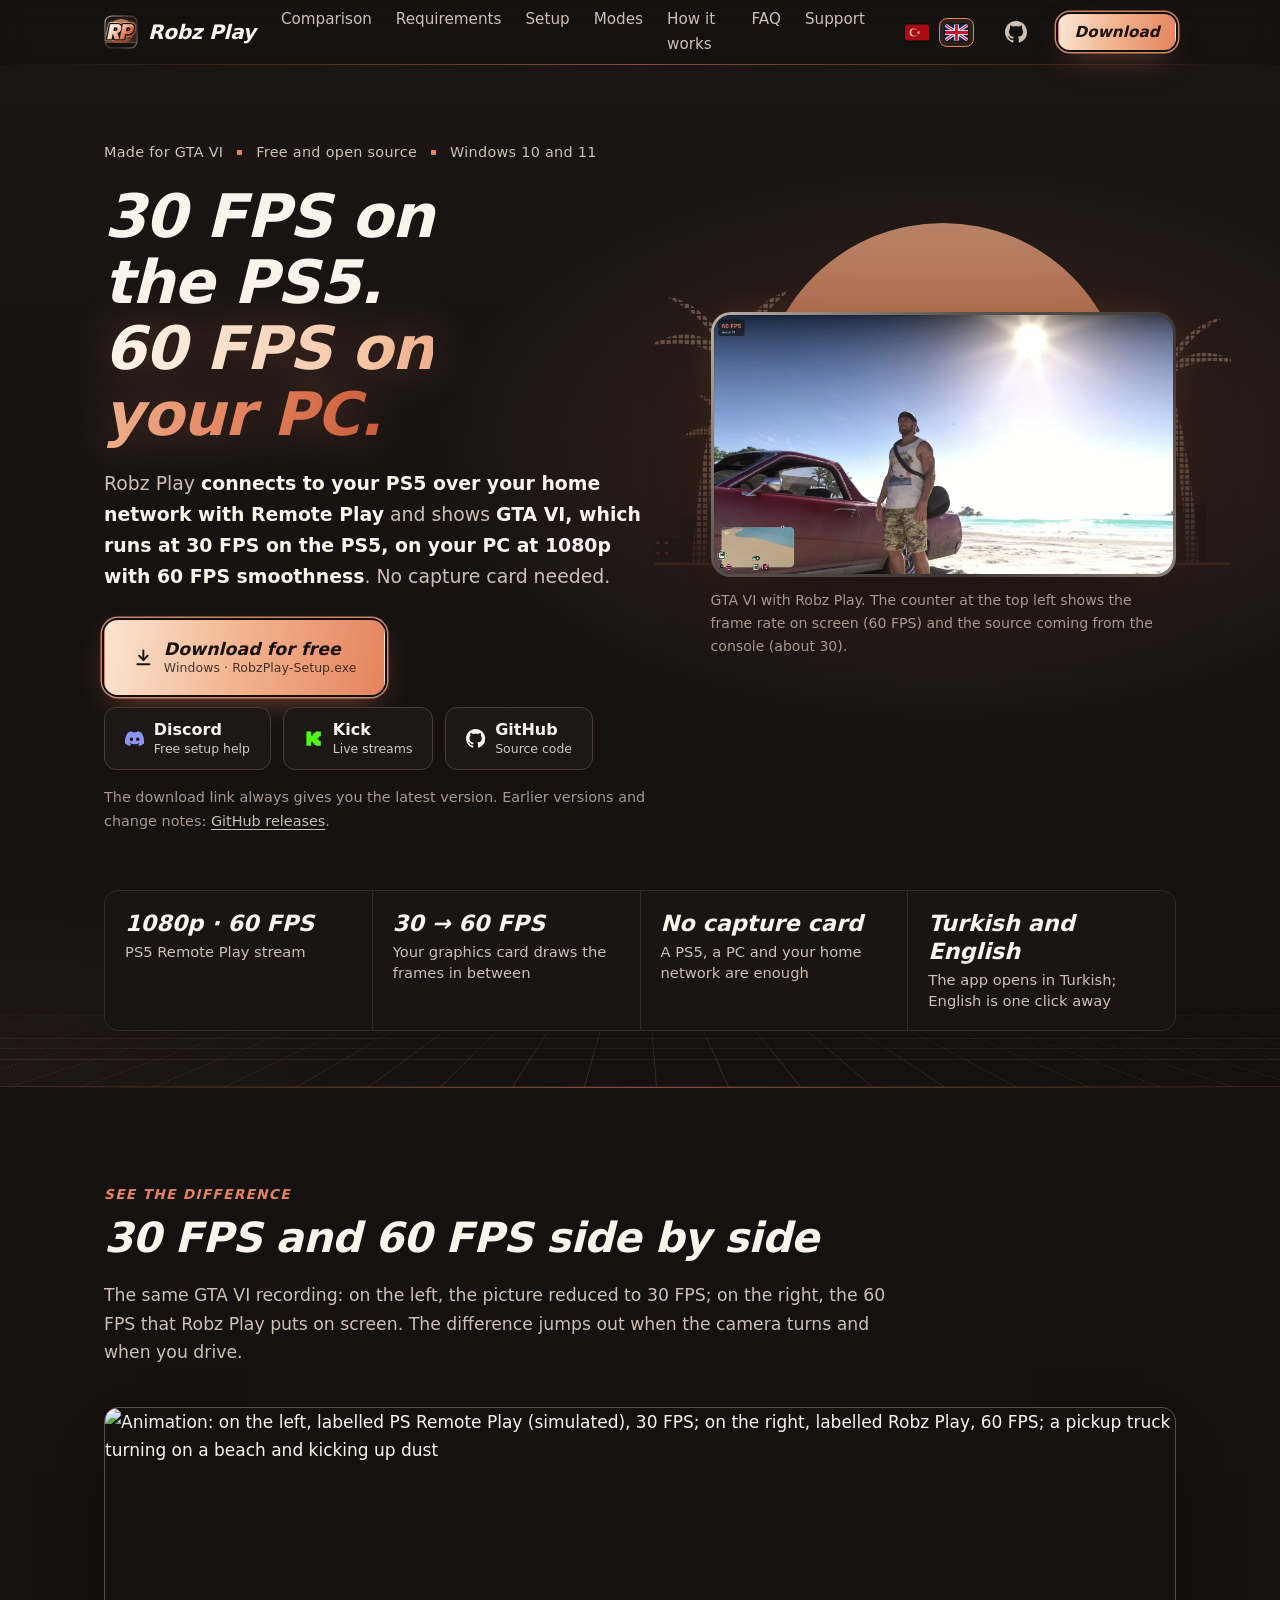
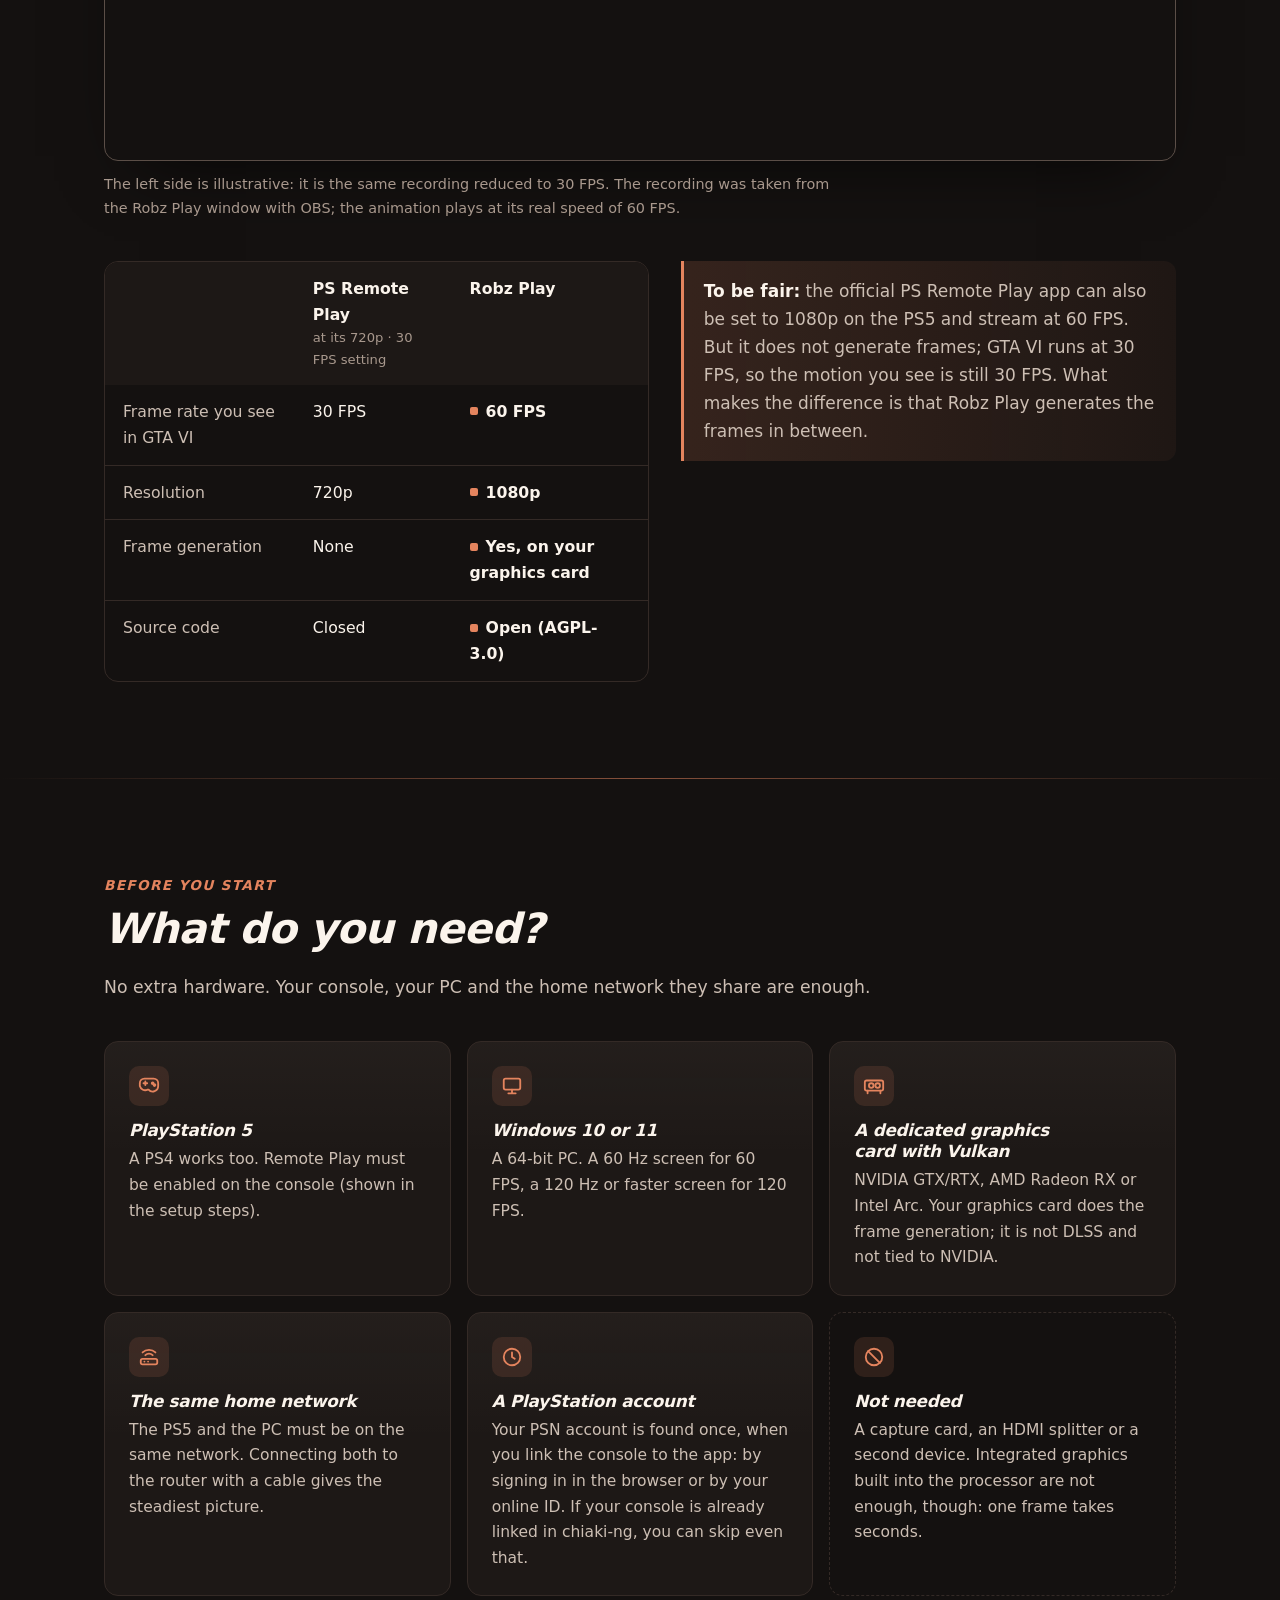
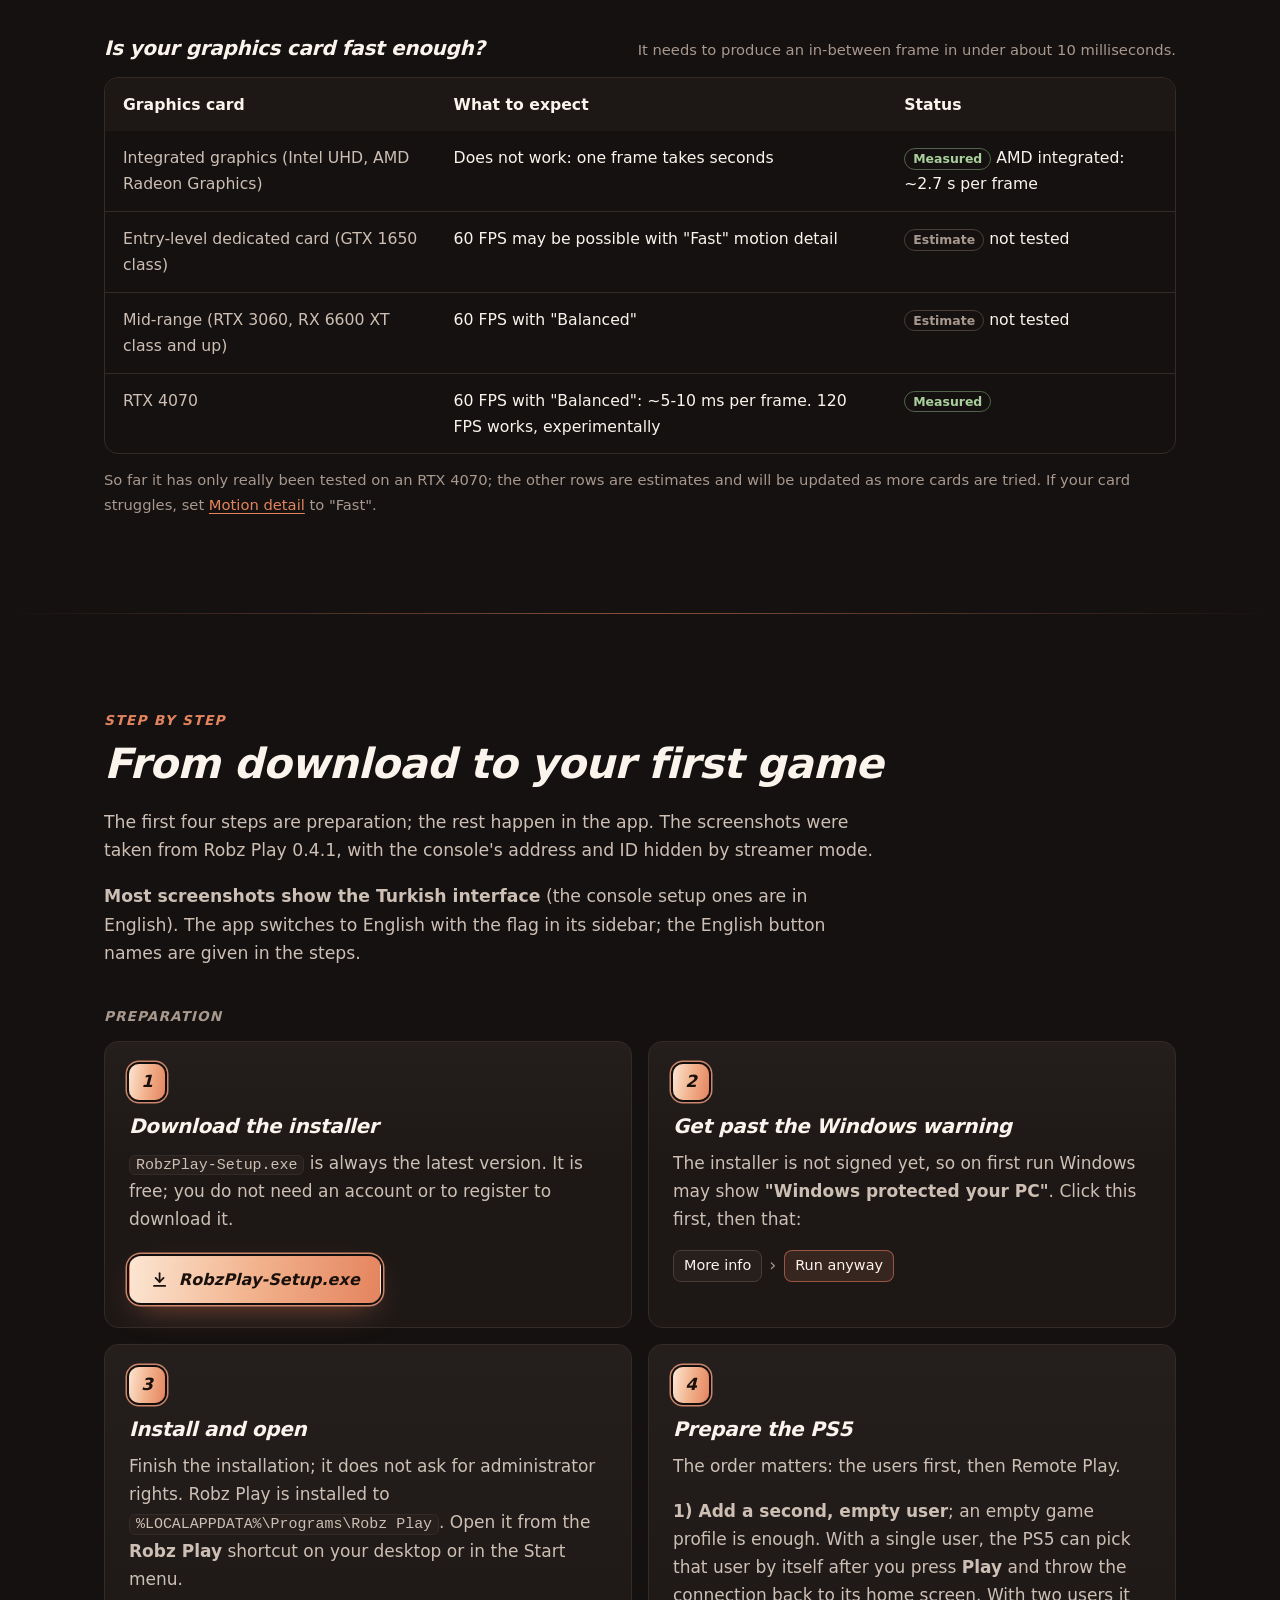
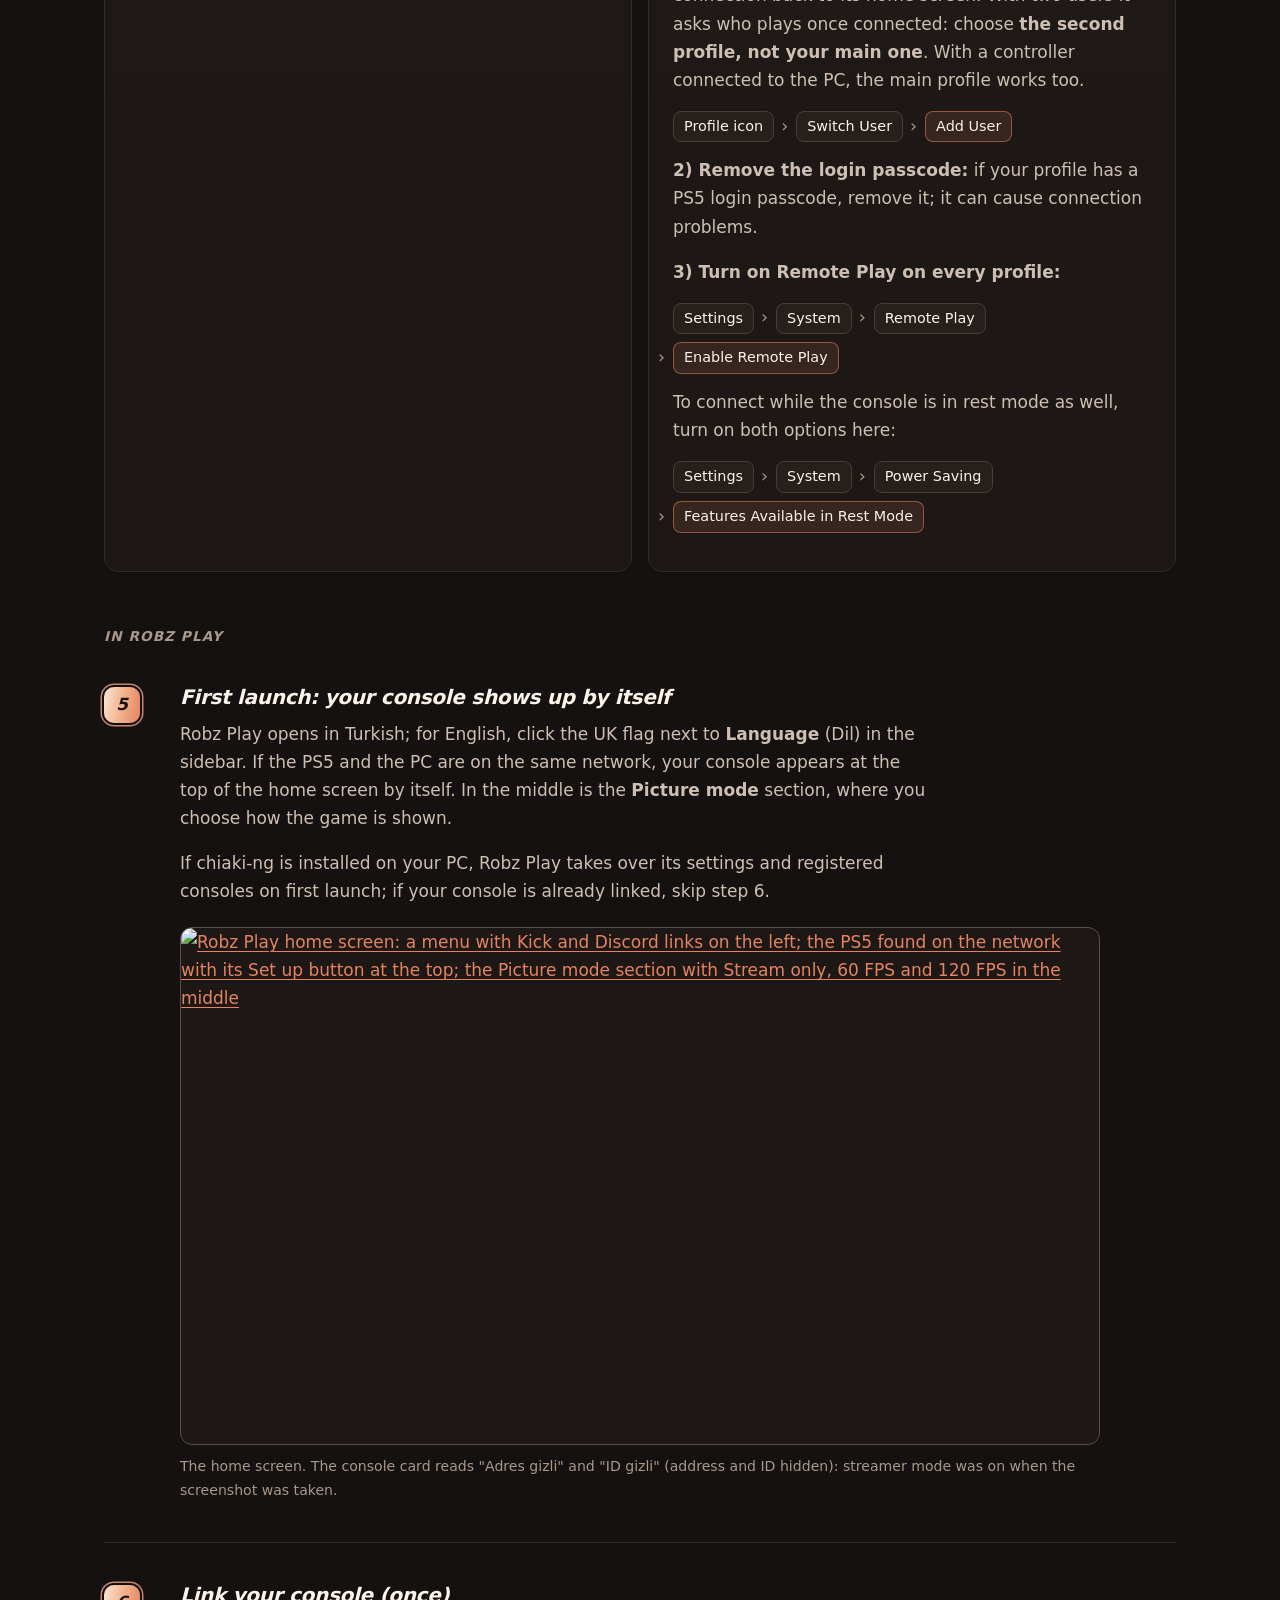
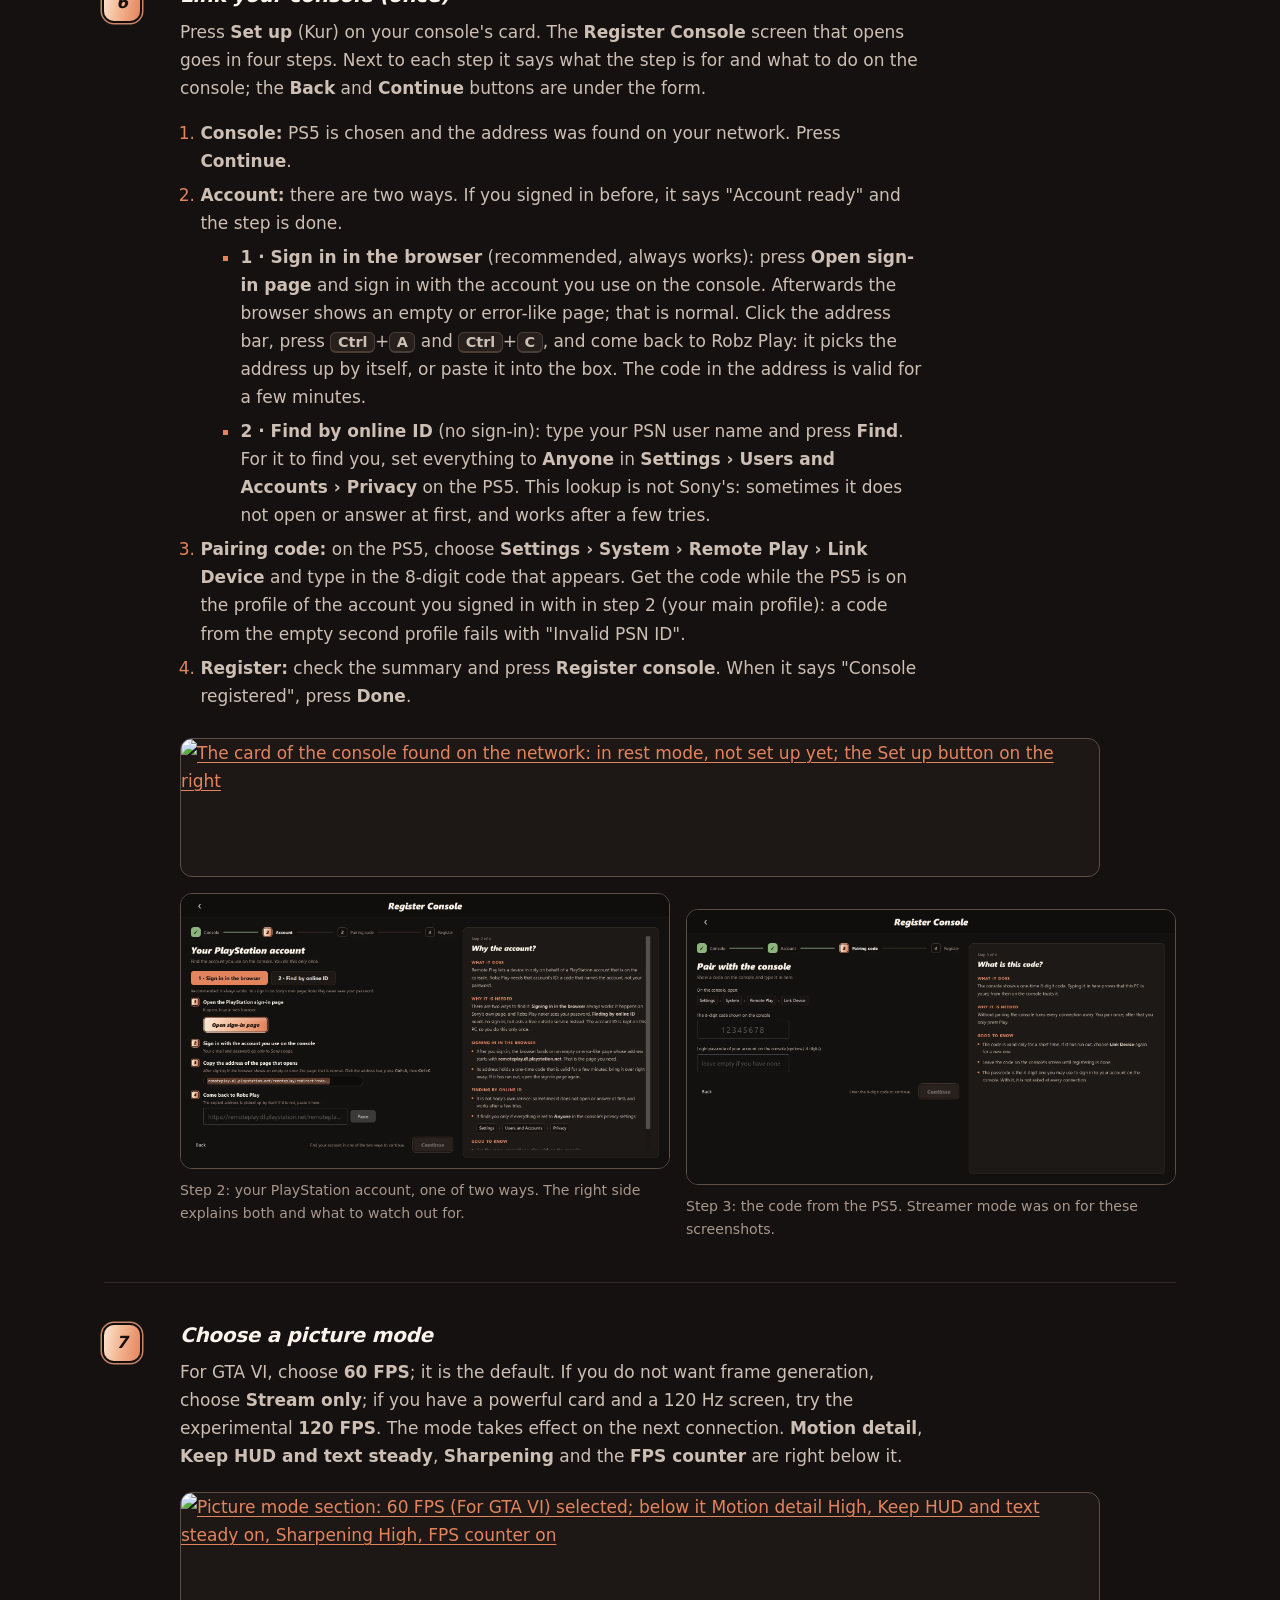
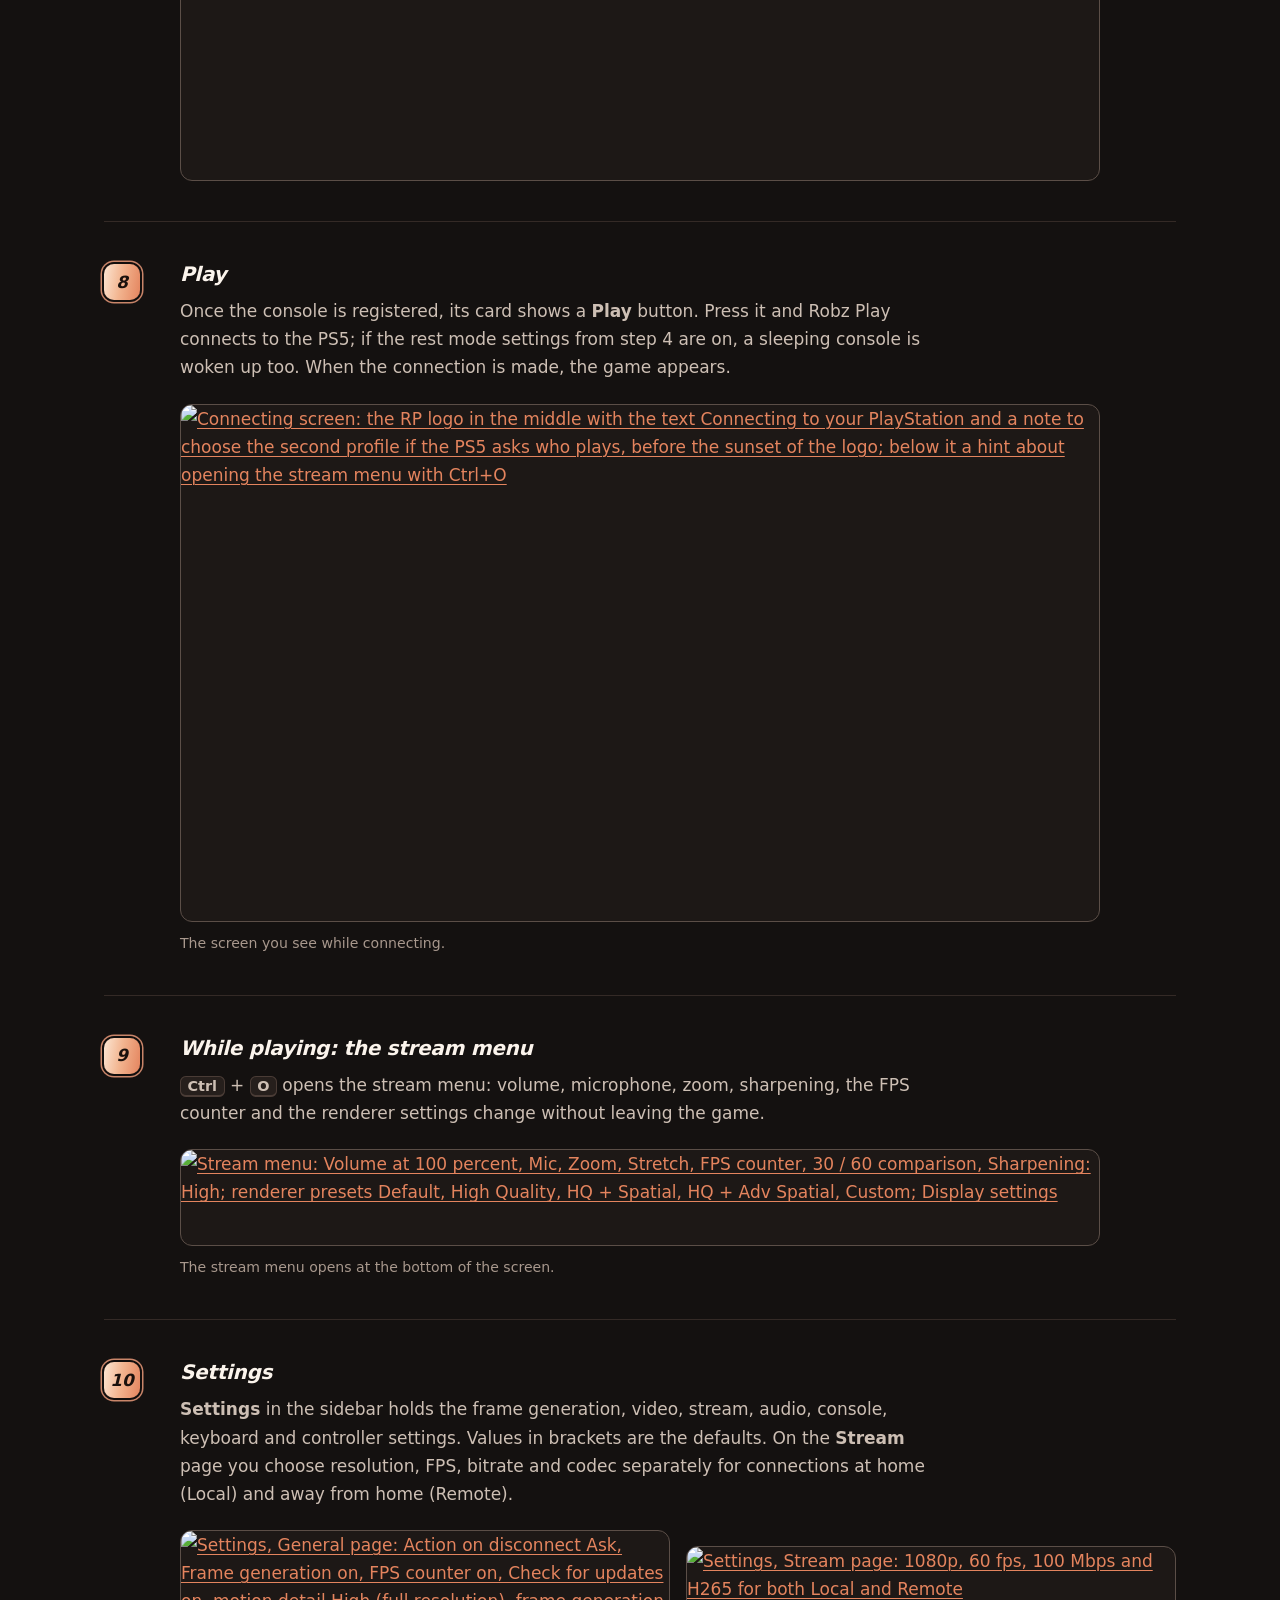
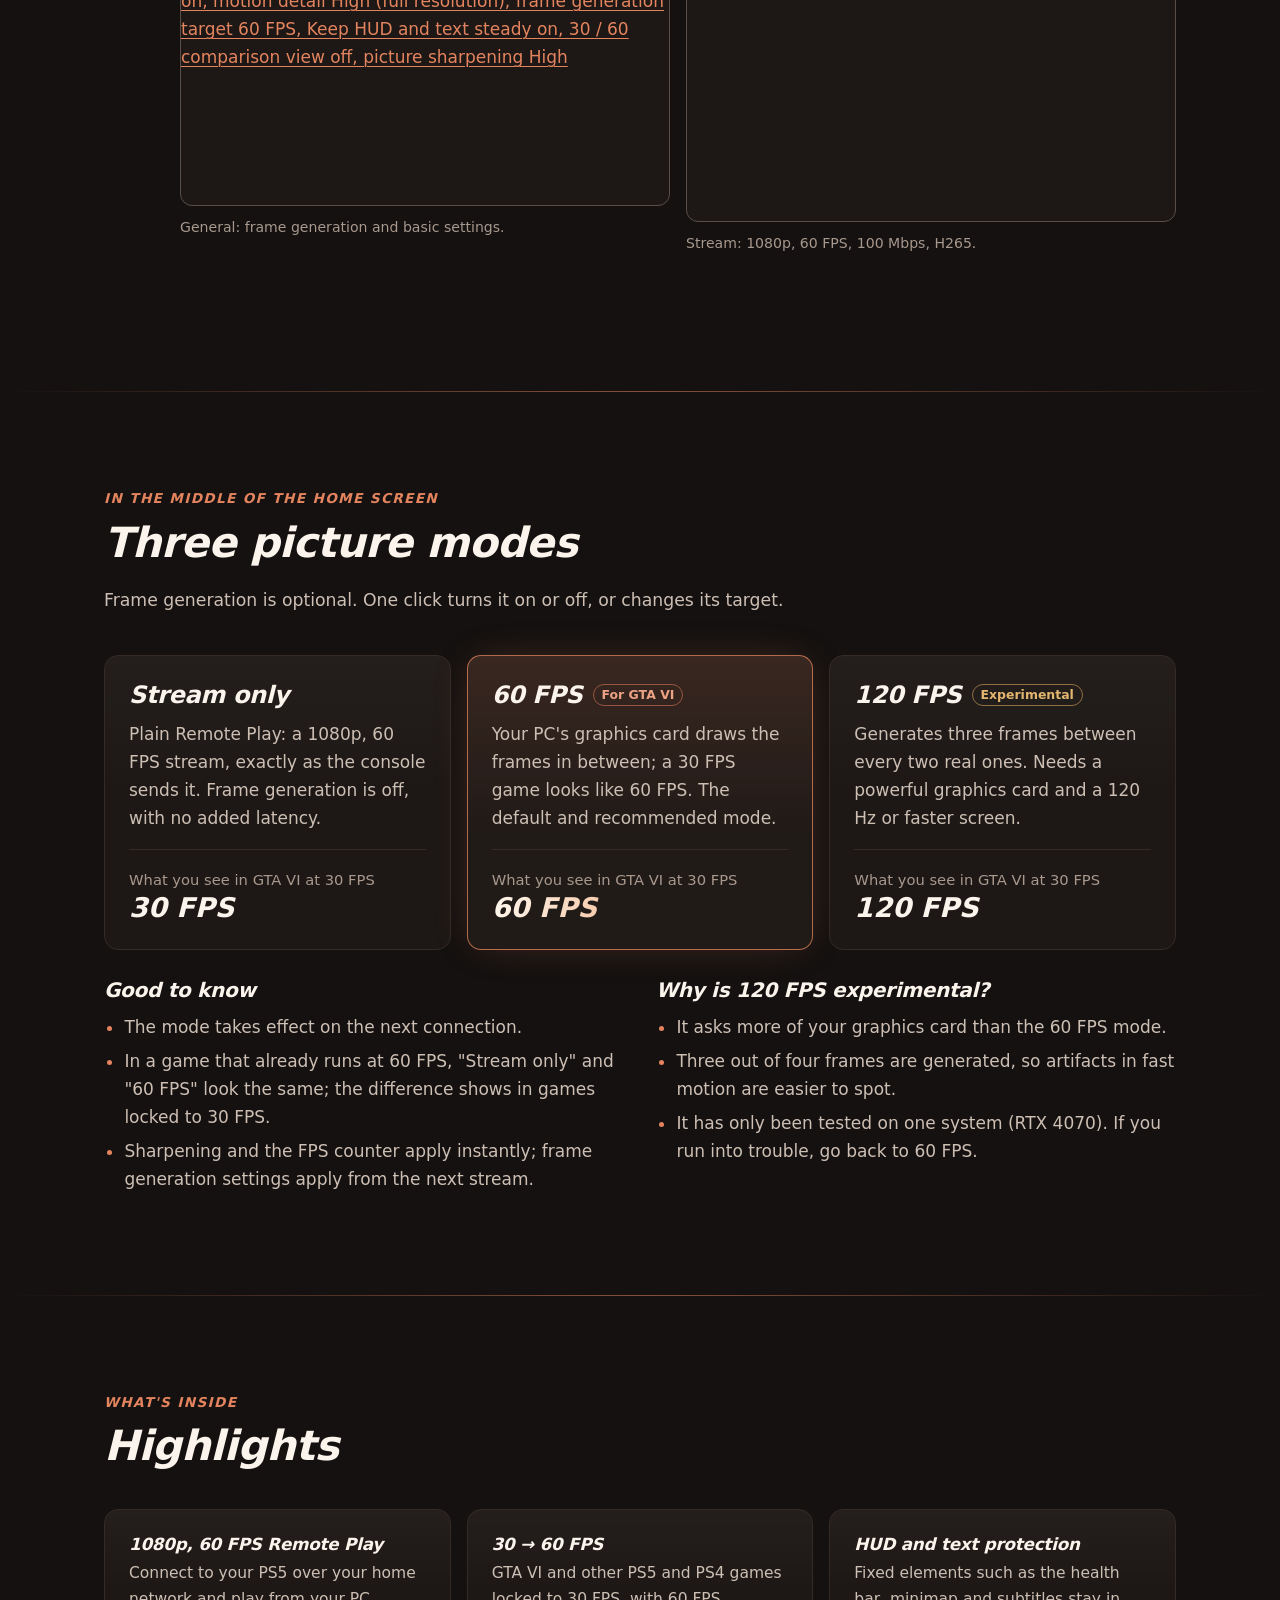
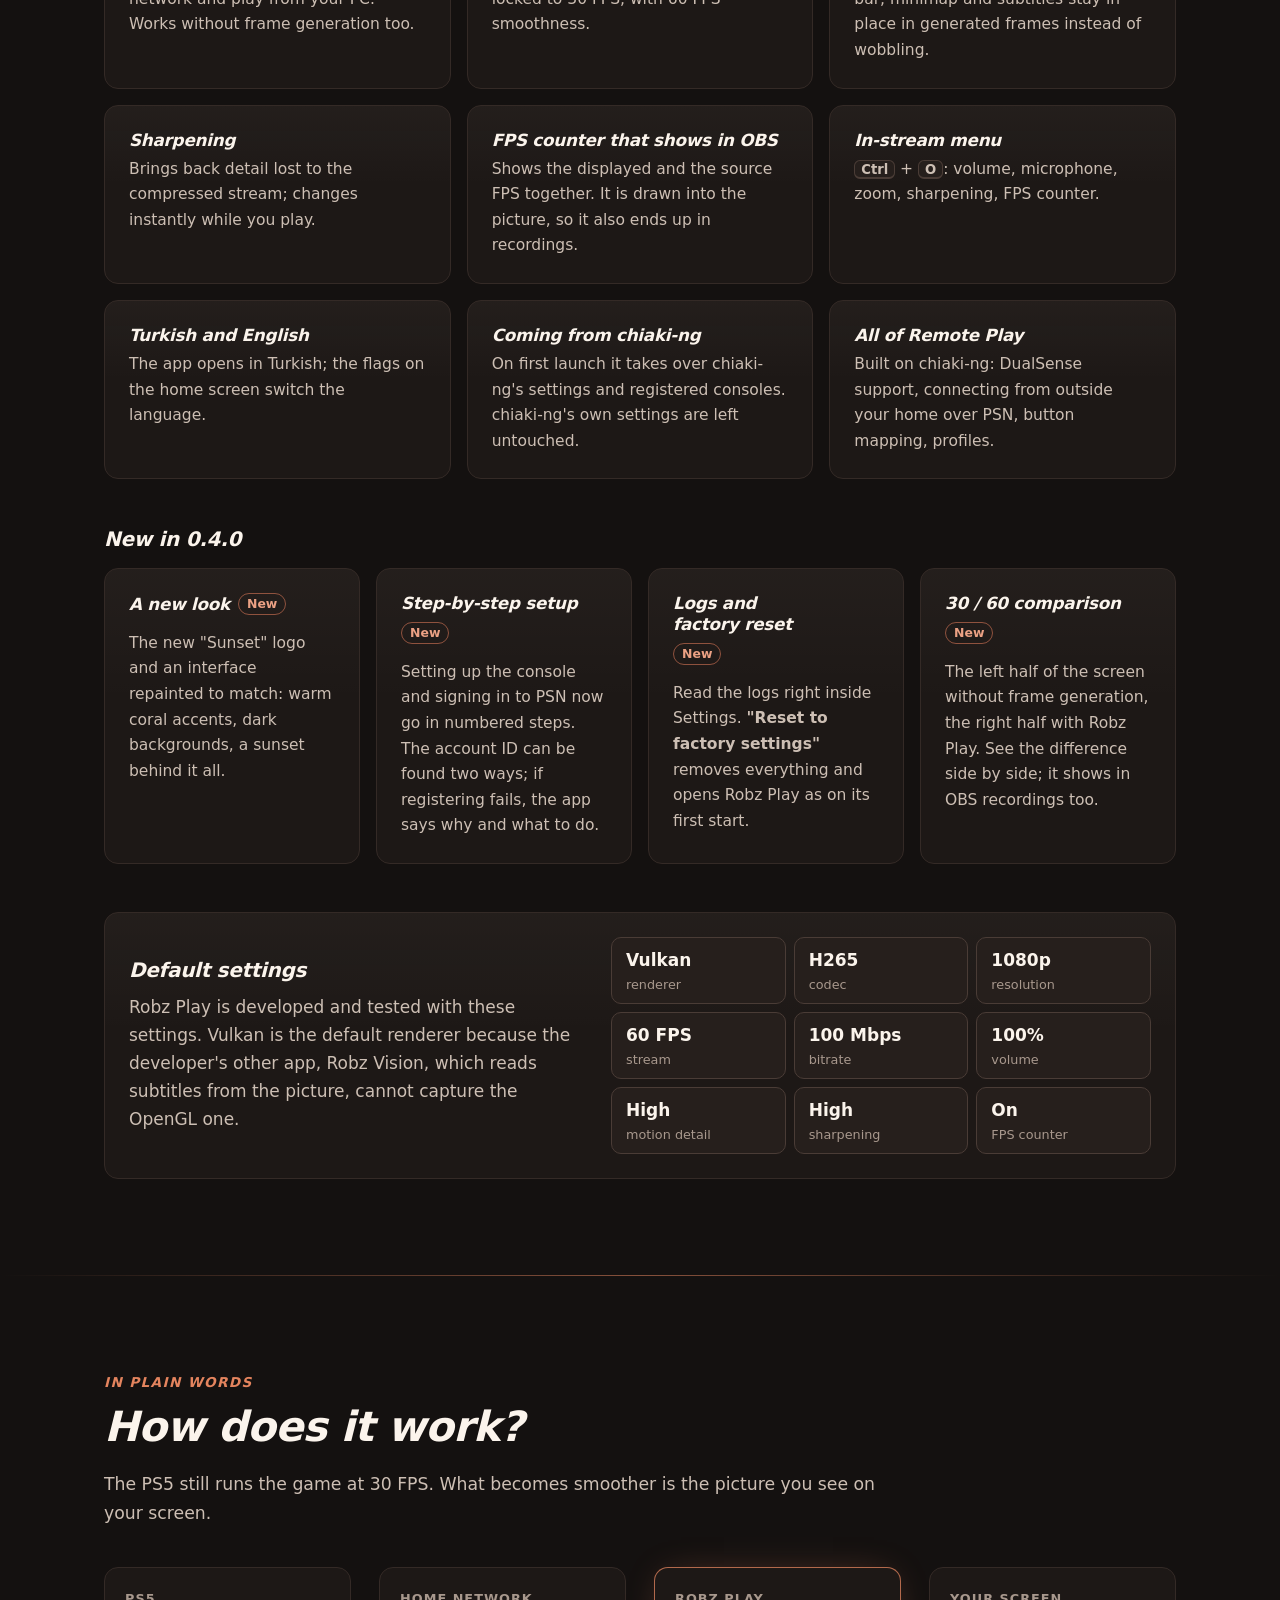
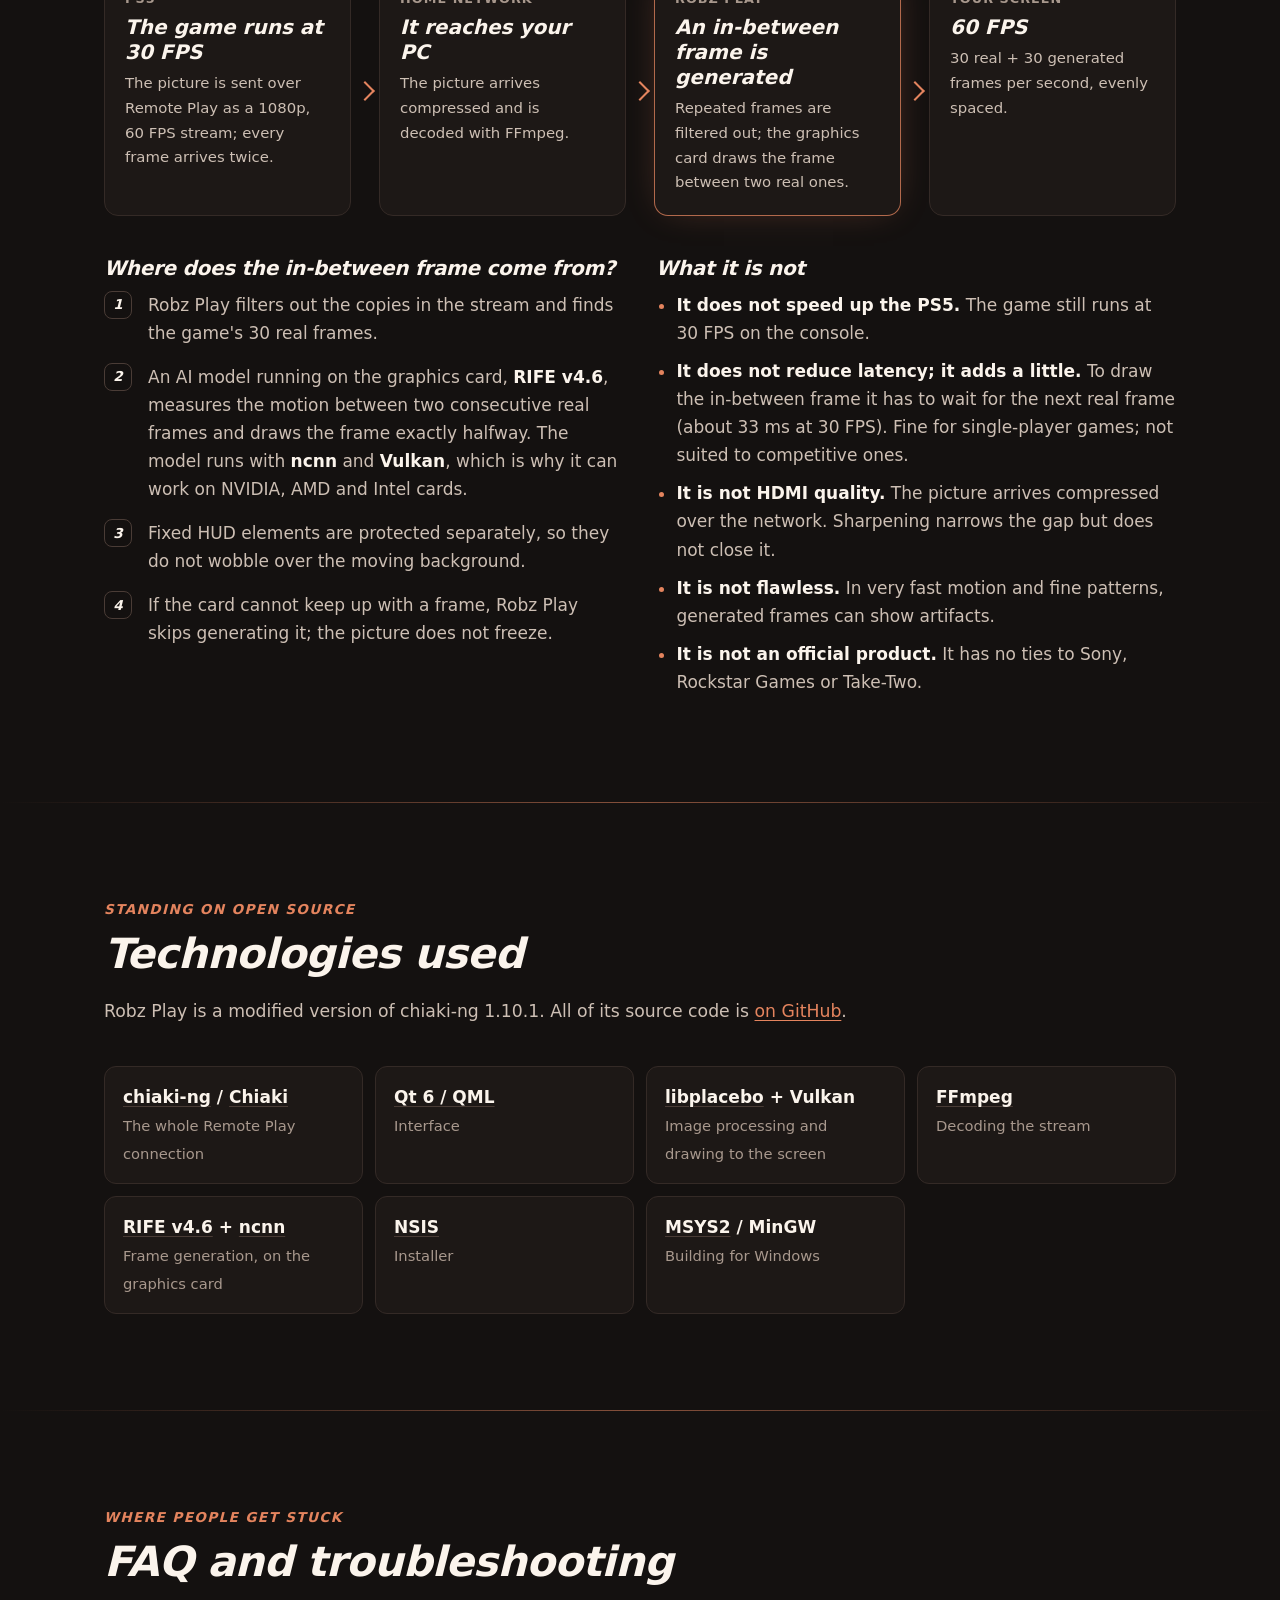
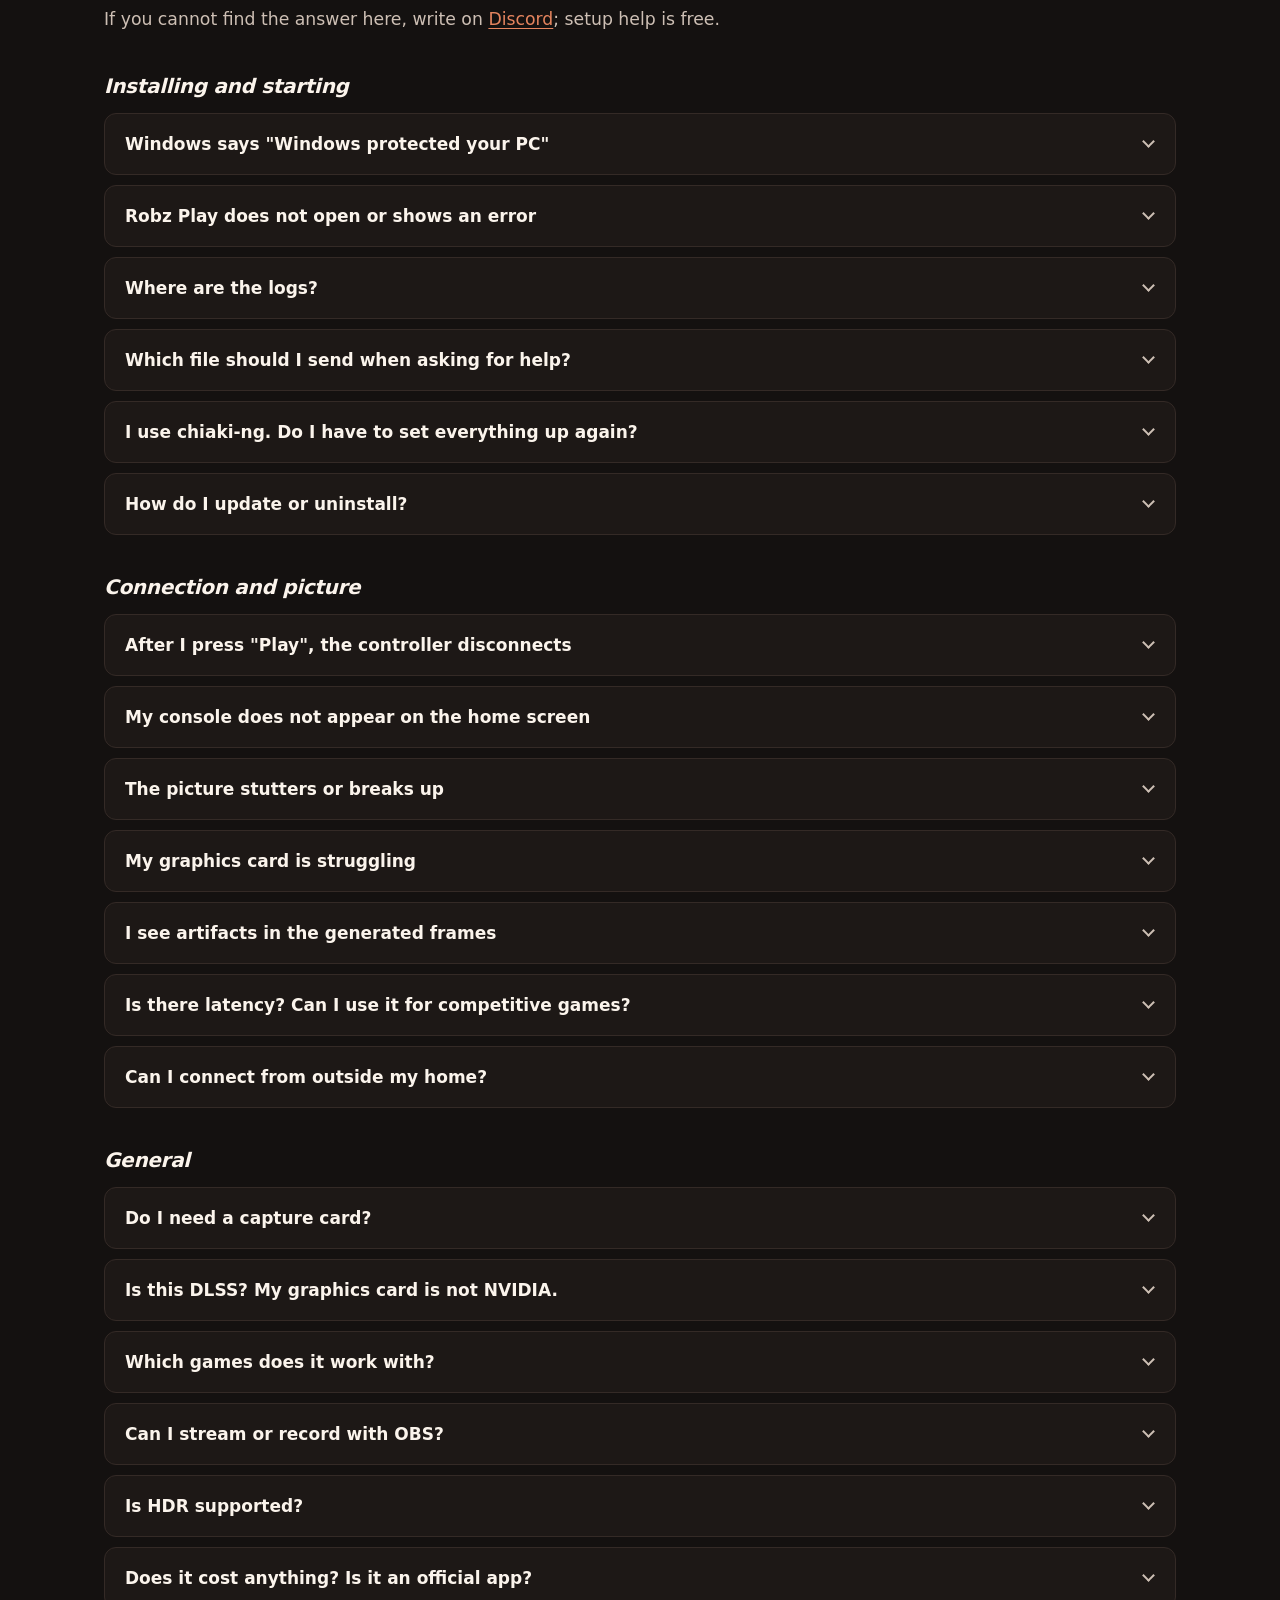
==== commit b6204236: "Site: sorumluluk reddi İki dilde de altbilgiden önce sorumluluk reddi bölümü ve altbilgide ona giden" ====
--- a/en/index.html
+++ b/en/index.html
@@ -114,7 +114,7 @@
     </div>
 
     <figure class="compare-media">
-      <img src="../img/gta-vi-30-vs-60.webp" width="966" height="318" loading="lazy" decoding="async" alt="Animation: on the left, labelled PS Remote Play, 30 FPS; on the right, labelled Robz Play, 60 FPS; a pickup truck turning on a beach and kicking up dust">
+      <img src="../img/gta-vi-30-vs-60-en.webp" width="966" height="318" loading="lazy" decoding="async" alt="Animation: on the left, labelled PS Remote Play (simulated), 30 FPS; on the right, labelled Robz Play, 60 FPS; a pickup truck turning on a beach and kicking up dust">
       <figcaption>The left side is illustrative: it is the same recording reduced to 30 FPS. The recording was taken from the Robz Play window with OBS; the animation plays at its real speed of 60 FPS.</figcaption>
     </figure>
 
@@ -209,7 +209,7 @@
     <div class="section-head">
       <span class="kicker">Step by step</span>
       <h2 id="kurulum-baslik">From download to your first game</h2>
-      <p>The first four steps are preparation; the rest happen in the app. The screenshots were taken from Robz Play 0.4.0, with the console's address and ID hidden by streamer mode.</p>
+      <p>The first four steps are preparation; the rest happen in the app. The screenshots were taken from Robz Play 0.4.1, with the console's address and ID hidden by streamer mode.</p>
       <p><strong>Most screenshots show the Turkish interface</strong> (the console setup ones are in English). The app switches to English with the flag in its sidebar; the English button names are given in the steps.</p>
     </div>
 
@@ -268,7 +268,7 @@
           <p>If chiaki-ng is installed on your PC, Robz Play takes over its settings and registered consoles on first launch; if your console is already linked, skip step 6.</p>
         </div>
         <figure class="shot">
-          <a href="../img/app-ana-ekran.webp"><img src="../img/app-ana-ekran.webp" width="1584" height="891" loading="lazy" decoding="async" alt="Robz Play home screen in Turkish: a menu with Kick and Discord links on the left; the PS5 found on the network with its Set up (Kur) button at the top; the Picture mode section with Stream only, 60 FPS and 120 FPS in the middle"></a>
+          <a href="../img/app-ana-ekran.webp"><img src="../img/app-ana-ekran-en.webp" width="1584" height="891" loading="lazy" decoding="async" alt="Robz Play home screen: a menu with Kick and Discord links on the left; the PS5 found on the network with its Set up button at the top; the Picture mode section with Stream only, 60 FPS and 120 FPS in the middle"></a>
           <figcaption>The home screen. The console card reads "Adres gizli" and "ID gizli" (address and ID hidden): streamer mode was on when the screenshot was taken.</figcaption>
         </figure>
       </li>
@@ -291,15 +291,15 @@
           </ol>
         </div>
         <figure class="shot">
-          <a href="../img/app-konsol-kur.webp"><img src="../img/app-konsol-kur.webp" width="1232" height="184" loading="lazy" decoding="async" alt="The card of the console found on the network: on, not set up yet; the Set up (Kur) button on the right"></a>
+          <a href="../img/app-konsol-kur.webp"><img src="../img/app-konsol-kur-en.webp" width="1232" height="184" loading="lazy" decoding="async" alt="The card of the console found on the network: in rest mode, not set up yet; the Set up button on the right"></a>
         </figure>
         <div class="shot-pair">
           <figure class="shot">
-            <a href="../img/app-kurulum-hesap-en.webp"><img src="../img/app-kurulum-hesap-en.webp" width="1584" height="891" loading="lazy" decoding="async" alt="Register Console, step 2 Account: the two ways; the four steps of Sign in in the browser (open the sign-in page, sign in, copy the address, come back and paste); on the right both ways explained and where the privacy settings are"></a>
+            <a href="../img/app-kurulum-hesap-en.webp"><img src="../img/app-kurulum-hesap-en.webp" width="1584" height="861" loading="lazy" decoding="async" alt="Register Console, step 2 Account: the two ways; the four steps of Sign in in the browser (open the sign-in page, sign in, copy the address, come back and paste); on the right both ways explained and where the privacy settings are"></a>
             <figcaption>Step 2: your PlayStation account, one of two ways. The right side explains both and what to watch out for.</figcaption>
           </figure>
           <figure class="shot">
-            <a href="../img/app-kurulum-kod-en.webp"><img src="../img/app-kurulum-kod-en.webp" width="1584" height="891" loading="lazy" decoding="async" alt="Register Console, step 3 Pairing code: the menu path on the PS5, Settings, System, Remote Play, Link Device; the 8-digit code field; on the right what the code is"></a>
+            <a href="../img/app-kurulum-kod-en.webp"><img src="../img/app-kurulum-kod-en.webp" width="1584" height="861" loading="lazy" decoding="async" alt="Register Console, step 3 Pairing code: the menu path on the PS5, Settings, System, Remote Play, Link Device; the 8-digit code field; on the right what the code is"></a>
             <figcaption>Step 3: the code from the PS5. Streamer mode was on for these screenshots.</figcaption>
           </figure>
         </div>
@@ -312,7 +312,7 @@
           <p>For GTA VI, choose <strong>60 FPS</strong>; it is the default. If you do not want frame generation, choose <strong>Stream only</strong>; if you have a powerful card and a 120 Hz screen, try the experimental <strong>120 FPS</strong>. The mode takes effect on the next connection. <strong>Motion detail</strong>, <strong>Keep HUD and text steady</strong>, <strong>Sharpening</strong> and the <strong>FPS counter</strong> are right below it.</p>
         </div>
         <figure class="shot">
-          <a href="../img/app-goruntu-modu.webp"><img src="../img/app-goruntu-modu.webp" width="1232" height="386" loading="lazy" decoding="async" alt="Picture mode section in Turkish: 60 FPS (For GTA VI) selected; below it Motion detail set to Balanced, Keep HUD and text steady on, Sharpening off, FPS counter off"></a>
+          <a href="../img/app-goruntu-modu.webp"><img src="../img/app-goruntu-modu-en.webp" width="1232" height="386" loading="lazy" decoding="async" alt="Picture mode section: 60 FPS (For GTA VI) selected; below it Motion detail High, Keep HUD and text steady on, Sharpening High, FPS counter on"></a>
         </figure>
       </li>
 
@@ -323,7 +323,7 @@
           <p>Once the console is registered, its card shows a <strong>Play</strong> button. Press it and Robz Play connects to the PS5; if the rest mode settings from step 4 are on, a sleeping console is woken up too. When the connection is made, the game appears.</p>
         </div>
         <figure class="shot">
-          <a href="../img/app-baglaniyor.webp"><img src="../img/app-baglaniyor.webp" width="1280" height="720" loading="lazy" decoding="async" alt="Connecting screen: the RP logo in the middle with the text Connecting to your PlayStation in Turkish, before the sunset of the logo; below it a hint about opening the stream menu with Ctrl+O"></a>
+          <a href="../img/app-baglaniyor.webp"><img src="../img/app-baglaniyor-en.webp" width="1280" height="720" loading="lazy" decoding="async" alt="Connecting screen: the RP logo in the middle with the text Connecting to your PlayStation and a note to choose the second profile if the PS5 asks who plays, before the sunset of the logo; below it a hint about opening the stream menu with Ctrl+O"></a>
           <figcaption>The screen you see while connecting.</figcaption>
         </figure>
       </li>
@@ -335,7 +335,7 @@
           <p><kbd>Ctrl</kbd> + <kbd>O</kbd> opens the stream menu: volume, microphone, zoom, sharpening, the FPS counter and the renderer settings change without leaving the game.</p>
         </div>
         <figure class="shot">
-          <a href="../img/app-yayin-menusu.webp"><img src="../img/app-yayin-menusu-cubuk.webp" width="1564" height="162" loading="lazy" decoding="async" alt="Stream menu in Turkish: Volume at 100 percent, Mic, Zoom, Stretch, FPS counter, Sharpening: Off; renderer presets Default, High Quality, High Quality + Spatial Upscaling, High Quality + Advanced Spatial Upscaling, Custom; Display settings"></a>
+          <a href="../img/app-yayin-menusu.webp"><img src="../img/app-yayin-menusu-cubuk-en.webp" width="1564" height="162" loading="lazy" decoding="async" alt="Stream menu: Volume at 100 percent, Mic, Zoom, Stretch, FPS counter, 30 / 60 comparison, Sharpening: High; renderer presets Default, High Quality, HQ + Spatial, HQ + Adv Spatial, Custom; Display settings"></a>
           <figcaption>The stream menu opens at the bottom of the screen.</figcaption>
         </figure>
       </li>
@@ -348,11 +348,11 @@
         </div>
         <div class="shot-pair">
           <figure class="shot">
-            <a href="../img/app-ayarlar-genel.webp"><img src="../img/app-ayarlar-genel.webp" width="1584" height="891" loading="lazy" decoding="async" alt="Settings, General page in Turkish: Frame generation on, FPS counter off, Check for updates on, motion detail Balanced, frame generation target 60 FPS, Keep HUD and text steady on"></a>
+            <a href="../img/app-ayarlar-genel.webp"><img src="../img/app-ayarlar-genel-en.webp" width="1584" height="891" loading="lazy" decoding="async" alt="Settings, General page: Action on disconnect Ask, Frame generation on, FPS counter on, Check for updates on, motion detail High (full resolution), frame generation target 60 FPS, Keep HUD and text steady on, 30 / 60 comparison view off, picture sharpening High"></a>
             <figcaption>General: frame generation and basic settings.</figcaption>
           </figure>
           <figure class="shot">
-            <a href="../img/app-ayarlar-yayin.webp"><img src="../img/app-ayarlar-yayin.webp" width="1584" height="891" loading="lazy" decoding="async" alt="Settings, Stream page in Turkish: 1080p, 60 fps, 100 Mbps and H265 for both Local and Remote"></a>
+            <a href="../img/app-ayarlar-yayin.webp"><img src="../img/app-ayarlar-yayin-en.webp" width="1584" height="891" loading="lazy" decoding="async" alt="Settings, Stream page: 1080p, 60 fps, 100 Mbps and H265 for both Local and Remote"></a>
             <figcaption>Stream: 1080p, 60 FPS, 100 Mbps, H265.</figcaption>
           </figure>
         </div>
@@ -685,7 +685,7 @@
 <section class="section" id="destek" aria-labelledby="destek-baslik">
   <div class="wrap support">
     <figure class="shot">
-      <a href="https://discord.gg/UyyEn7SHm4"><img src="../img/destek-banner.webp" width="1200" height="675" loading="lazy" decoding="async" alt="Free setup support banner in Turkish: for GTA VI, 1080p 60 FPS and Turkish subtitles; help on Discord with setting up Robz Play and Robz Vision; discord.gg/UyyEn7SHm4"></a>
+      <a href="https://discord.gg/UyyEn7SHm4"><img src="../img/destek-banner-en.webp" width="1200" height="675" loading="lazy" decoding="async" alt="Free setup support banner: for GTA VI, 1080p 60 FPS and Turkish subtitles; help on Discord with setting up Robz Play and Robz Vision; discord.gg/UyyEn7SHm4"></a>
     </figure>
     <div>
       <span class="kicker">Free setup help</span>
@@ -714,7 +714,7 @@
     </div>
     <article class="post">
       <a class="post-media" href="https://x.com/robzsogood/status/2123874178713715030" tabindex="-1" aria-hidden="true">
-        <img src="../img/robz-play-tweet.webp" width="1200" height="960" loading="lazy" decoding="async" alt="">
+        <img src="../img/robz-play-tweet-en.webp" width="1200" height="960" loading="lazy" decoding="async" alt="">
       </a>
       <div class="post-body">
         <div class="post-meta">
@@ -733,6 +733,26 @@
   </div>
 </section>
 
+<!-- ============ Disclaimer ============ -->
+<section class="section" id="sorumluluk" aria-labelledby="sorumluluk-baslik">
+  <div class="wrap">
+    <div class="section-head">
+      <span class="kicker">Open and honest</span>
+      <h2 id="sorumluluk-baslik">Disclaimer</h2>
+      <p>Robz Play is an open source fork of chiaki-ng. Here is plainly what belongs to whom, what the app does and what it does not do.</p>
+    </div>
+    <div class="features">
+      <div class="card feature"><h3>An open source fork of chiaki-ng</h3><p>Robz Play is a fork of <a href="https://github.com/chiaki-ng/chiaki-ng">chiaki-ng</a>, the open source Remote Play client. All of Remote Play, connecting to the PS5, receiving the picture and sound, controller support and the PSN sign-in, comes from chiaki-ng. On top of it, Robz Play adds frame generation, the Turkish interface, the step-by-step setup screens, the installer and the update notices. The person who develops the app also uses Robz Play regularly with their own PS5.</p></div>
+      <div class="card feature"><h3>Not a virus or malware</h3><p>All of the source code is public <a href="https://github.com/kutsalkiremitci/robz-play">on GitHub</a>; every published installer is built from this code, and its SHA-256 value is in the <a href="https://github.com/kutsalkiremitci/robz-play/releases">release notes</a>. The app sends no data to the developer, contains no ads or usage statistics, and does not ask for administrator rights when installing. Windows' "Windows protected your PC" warning and the Smart App Control block do not mean the file is harmful; they mean it is not digitally signed yet. Some antivirus programs may also raise false alarms on new, unsigned files.</p></div>
+      <div class="card feature"><h3>The PSN sign-in belongs to chiaki-ng</h3><p>The method of signing in with a PlayStation account was not developed by Robz Play; it is taken over from chiaki-ng as it is. You sign in on Sony's own page, in your own browser; your e-mail address and password never reach Robz Play. The account ID and session keys Sony gives are stored only on this PC and are removed with <strong>Reset to factory settings</strong>. The "Find by online ID" way comes from chiaki-ng too, and asks a third-party service, psn.flipscreen.games, about your PSN user name.</p></div>
+      <div class="card feature"><h3>Where the app connects</h3><p>Your PS5; Sony's servers, for the PSN sign-in and for connecting from away from home; public STUN servers, to find the network address when connecting from away from home; GitHub, to check for updates; and psn.flipscreen.games, only if you choose the online ID lookup.</p></div>
+      <div class="card feature"><h3>Use at your own risk</h3><p>As stated in sections 15 and 16 of the AGPL-3.0 license, Robz Play is provided "as is", without warranty of any kind, express or implied. To the extent permitted by applicable law, the developer and contributors cannot be held liable for any data loss, hardware or software problems, restrictions that may be applied to a PlayStation Network account, or any other direct or indirect damage arising from the use of the app or the inability to use it.</p></div>
+      <div class="card feature"><h3>Unofficial and independent</h3><p>Robz Play is an unofficial Remote Play client; complying with the PlayStation Network terms of service is the user's responsibility. Robz Play is not made, endorsed or supported by Sony Interactive Entertainment, Rockstar Games, Take-Two Interactive, or the developers of chiaki-ng and Chiaki.</p></div>
+    </div>
+    <p class="small-note">By downloading and using Robz Play, you accept that you use it at your own risk. The binding license text: <a href="https://github.com/kutsalkiremitci/robz-play/blob/robzplay/COPYING">AGPL-3.0</a>.</p>
+  </div>
+</section>
+
 </main>
 
 <footer class="footer">
@@ -749,6 +769,7 @@
           <li><a href="https://github.com/kutsalkiremitci/robz-play/releases/latest/download/RobzPlay-Setup.exe">Download (RobzPlay-Setup.exe)</a></li>
           <li><a href="https://github.com/kutsalkiremitci/robz-play/releases">Releases</a></li>
           <li><a href="https://github.com/kutsalkiremitci/robz-play">Source code</a></li>
+          <li><a href="#sorumluluk">Disclaimer</a></li>
           <li><a href="https://github.com/kutsalkiremitci/robz-play/issues">Report a problem</a></li>
         </ul>
       </div>
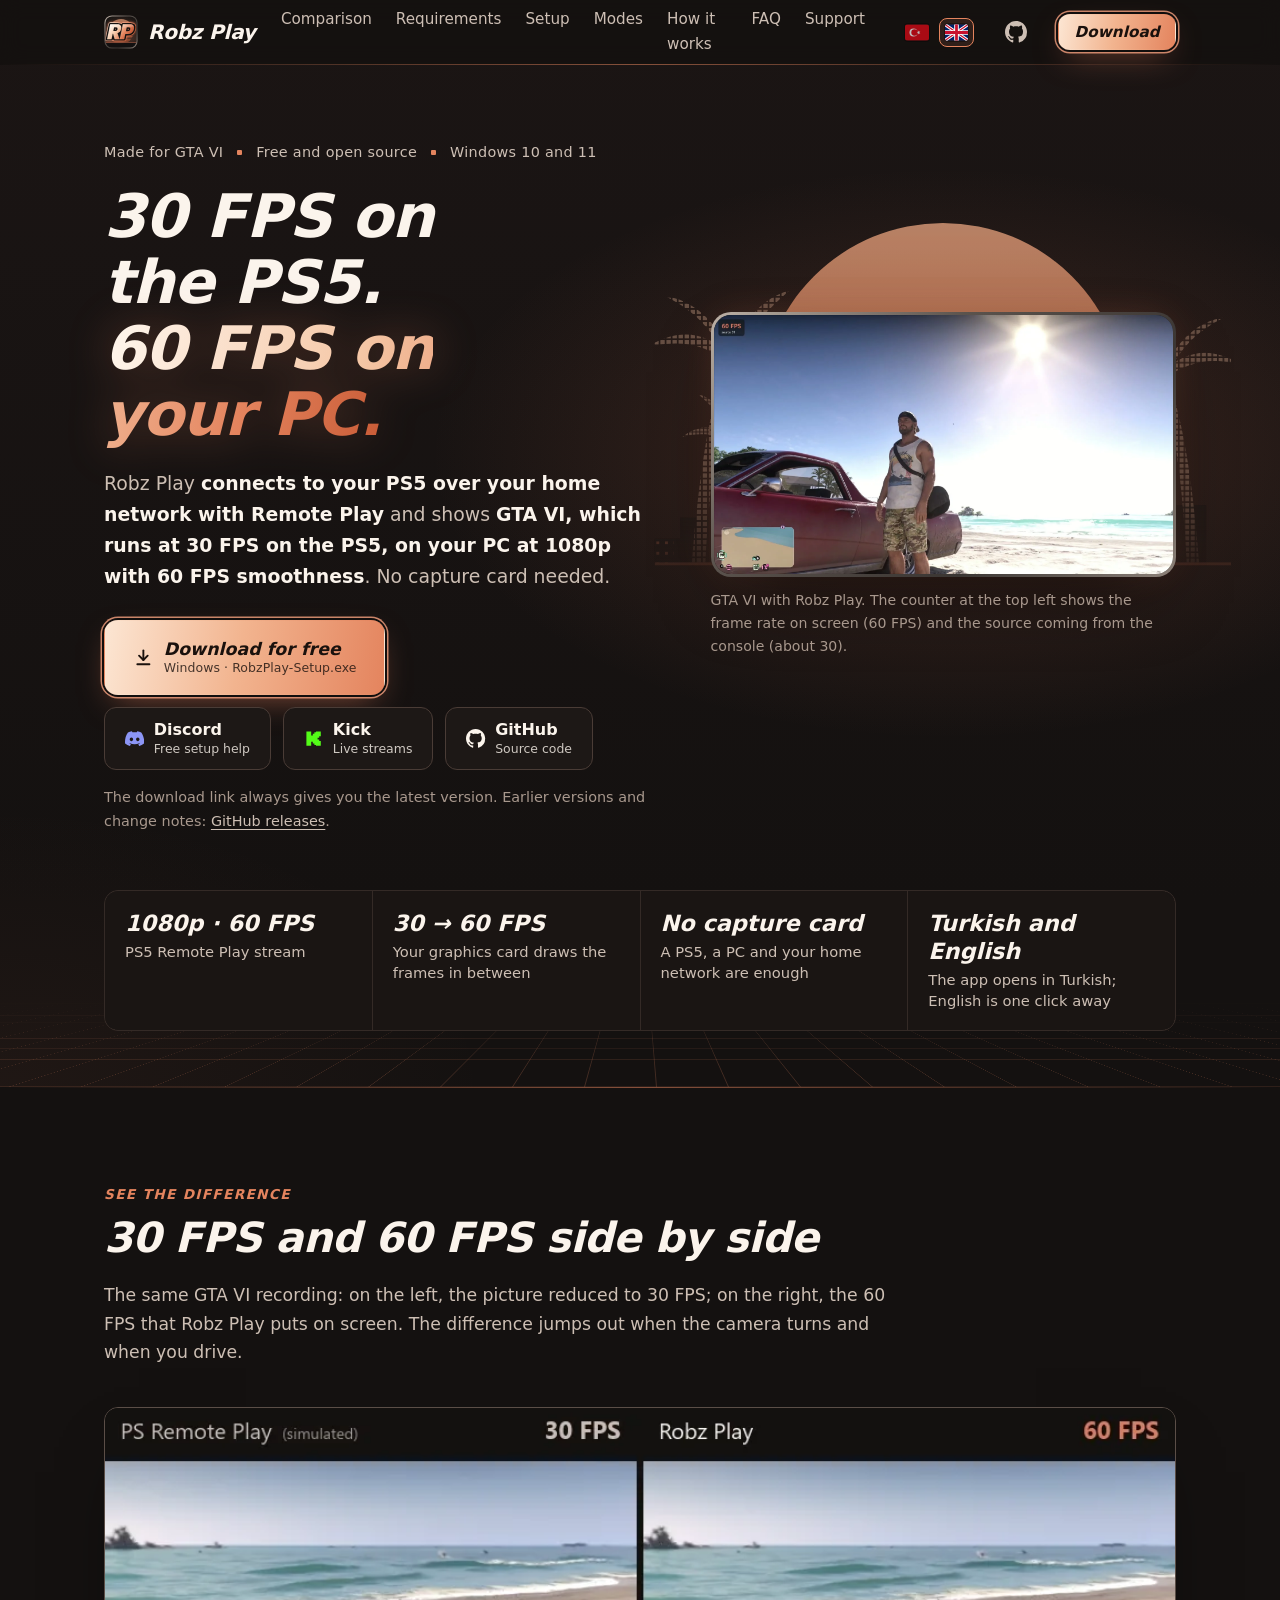
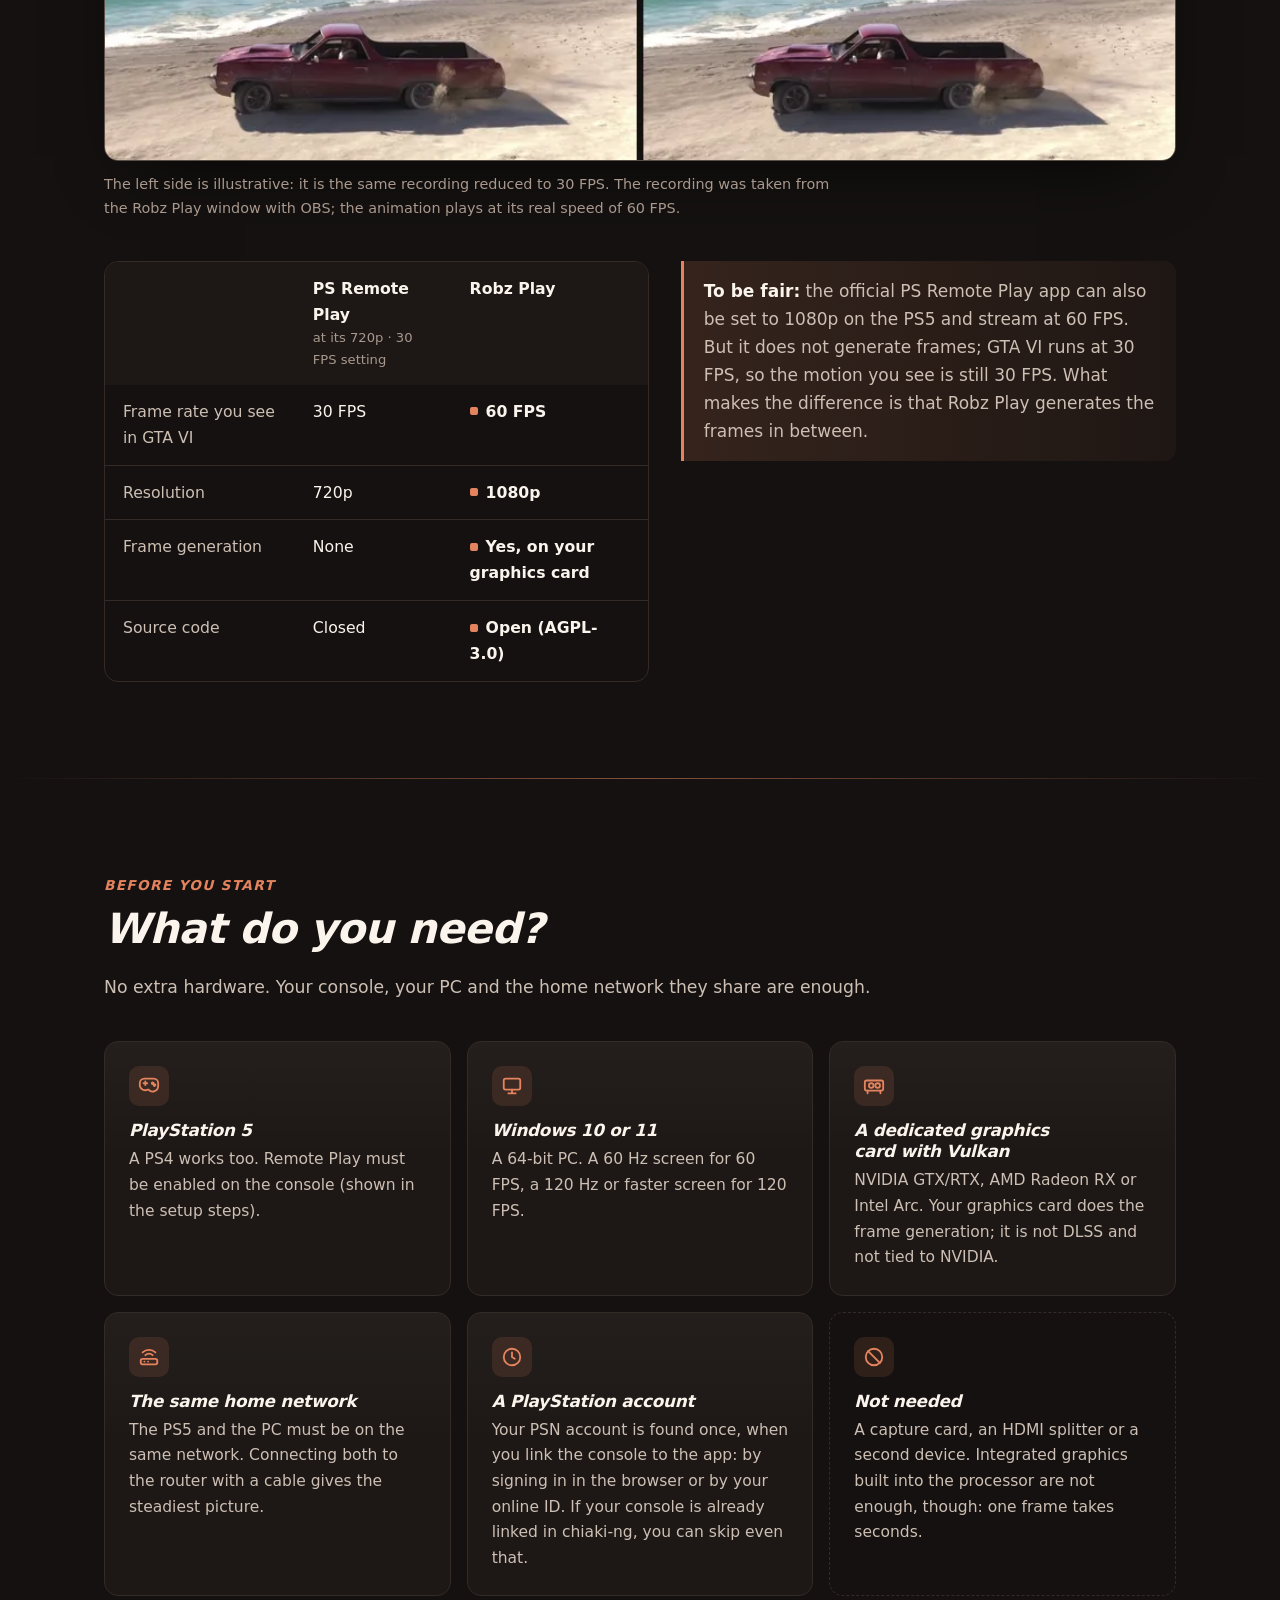
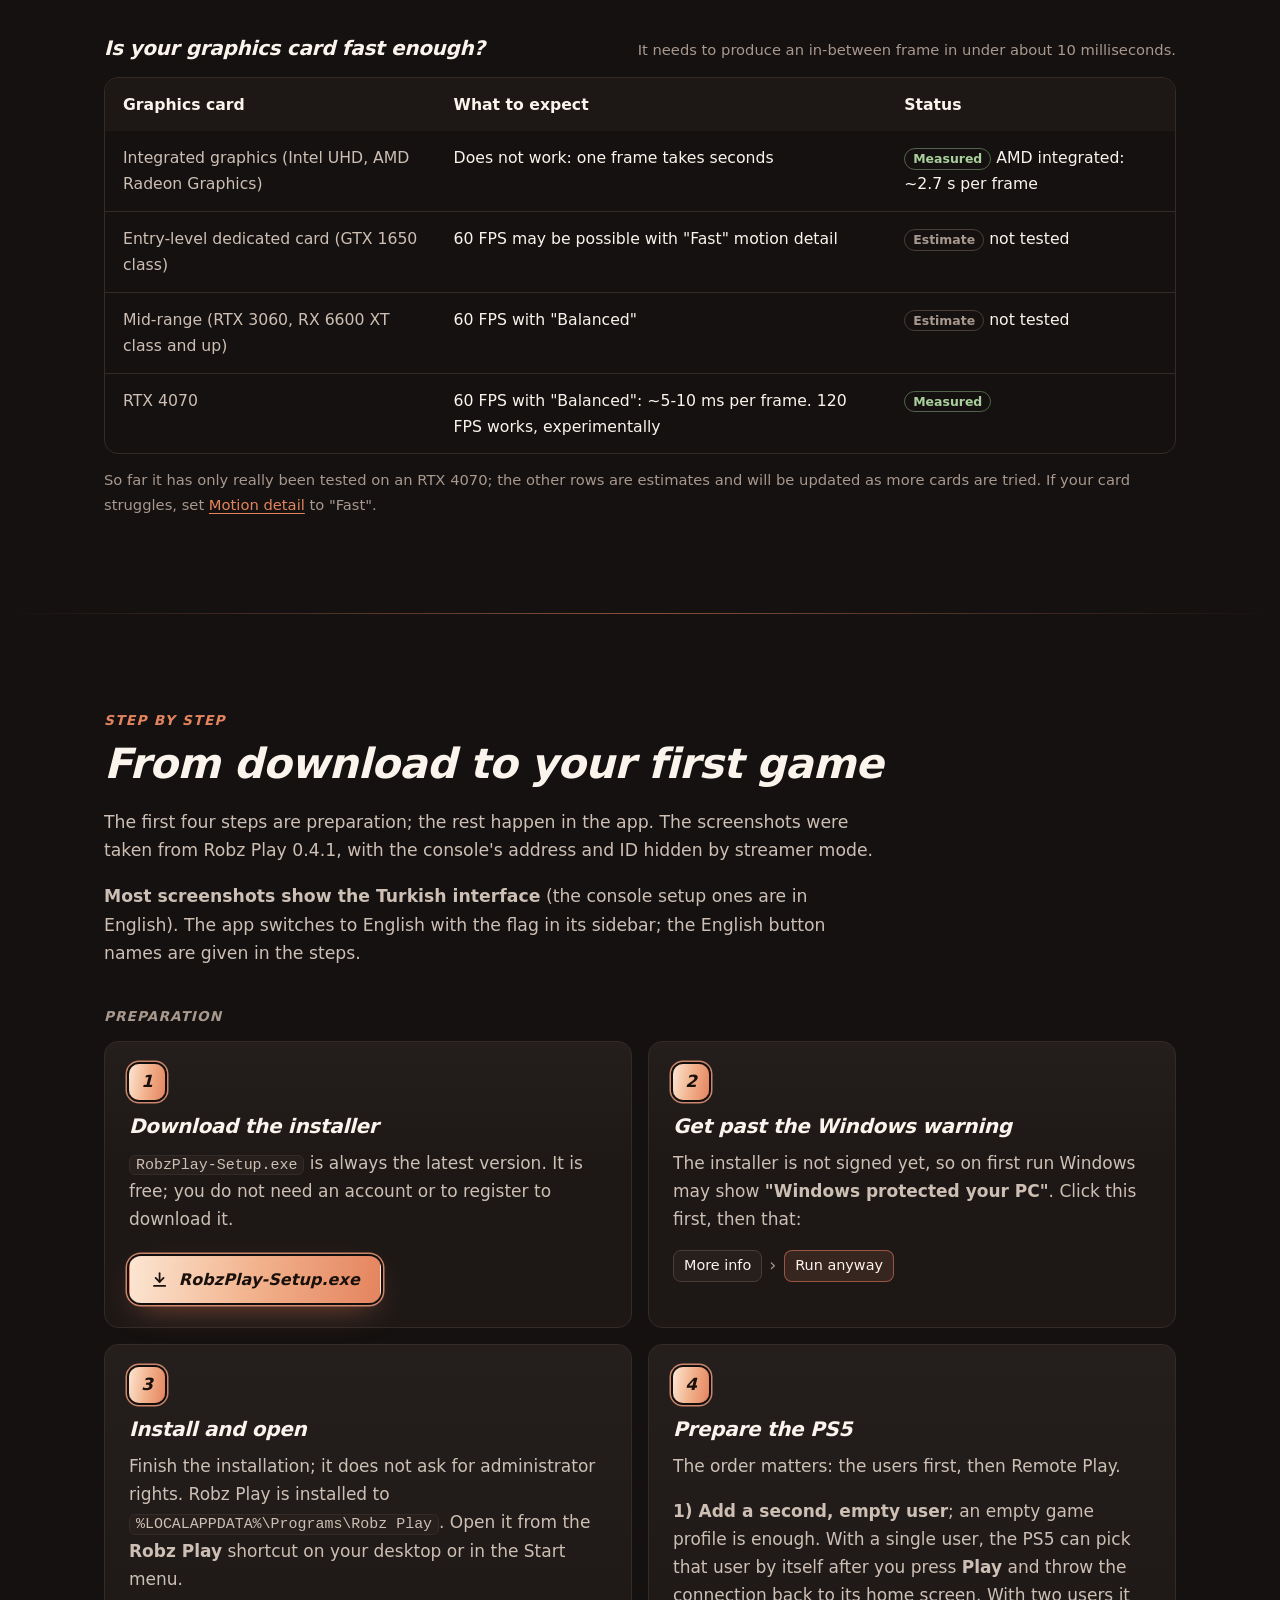
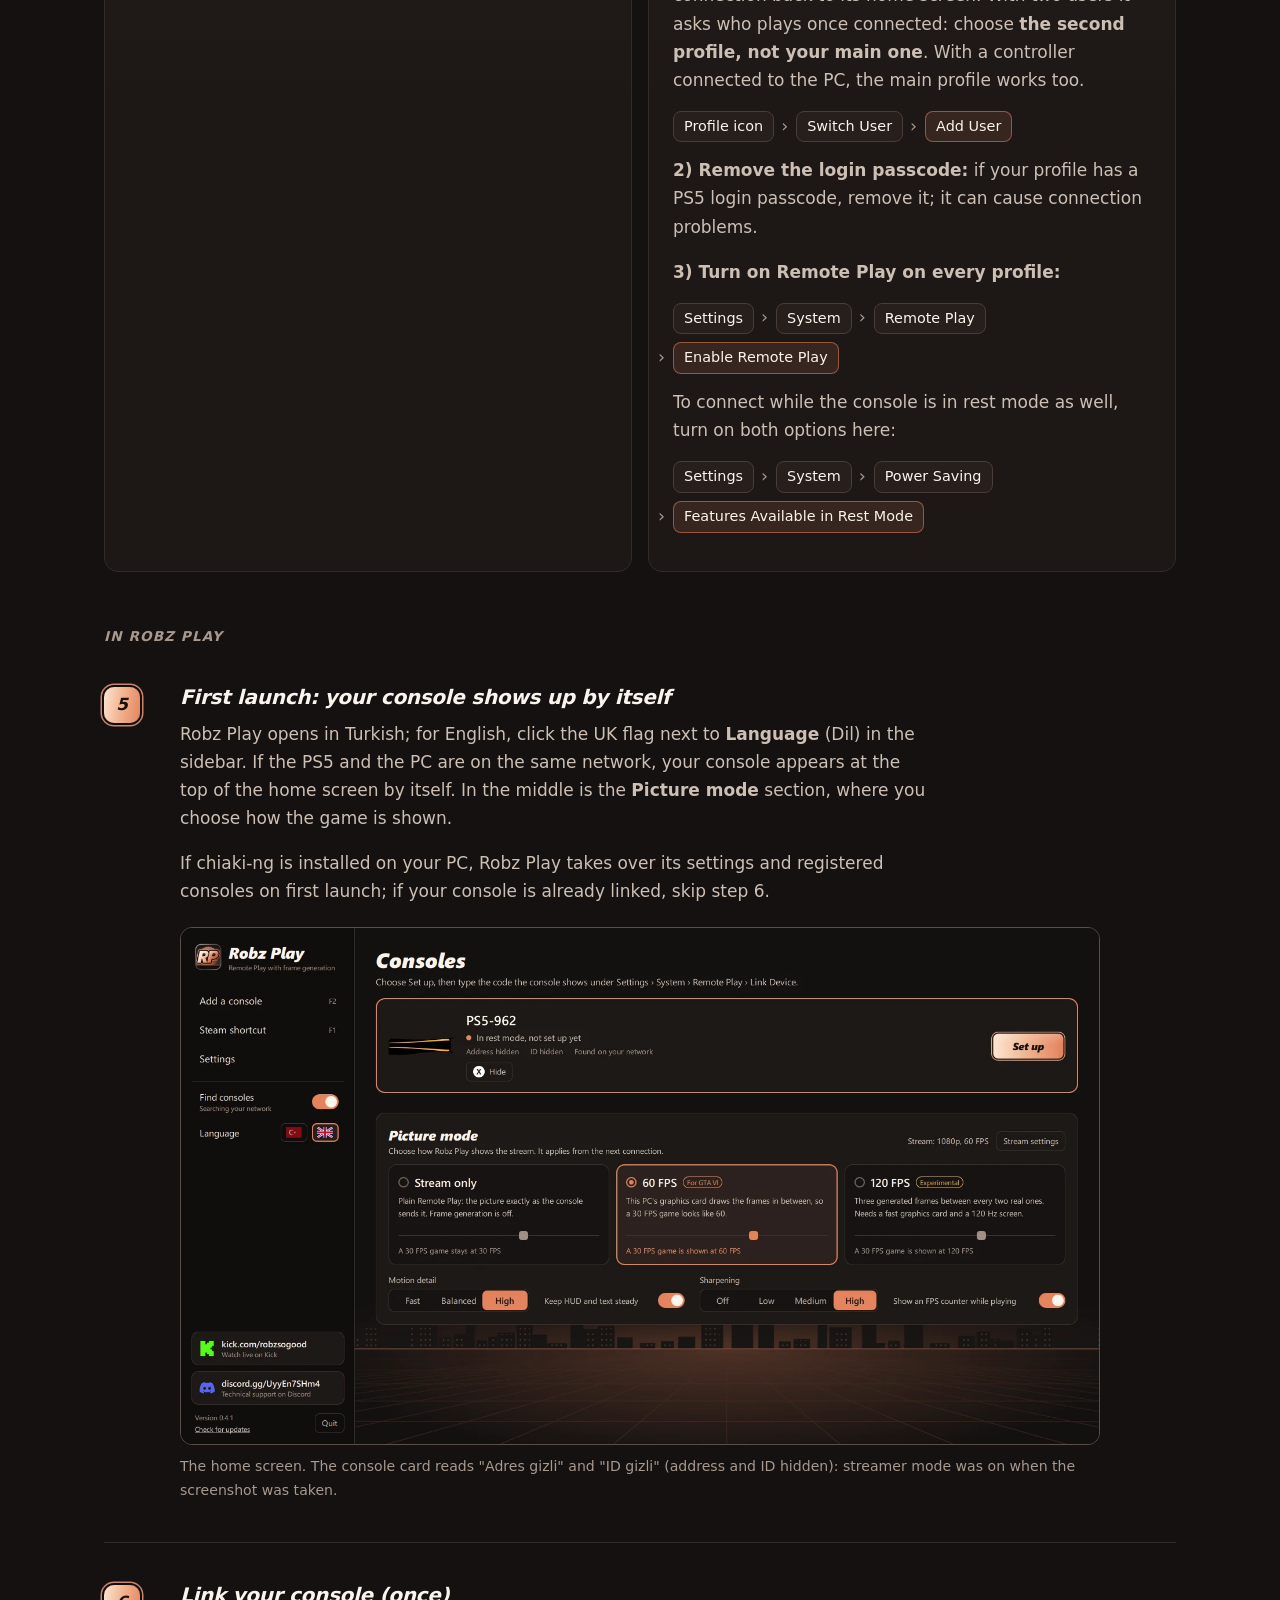
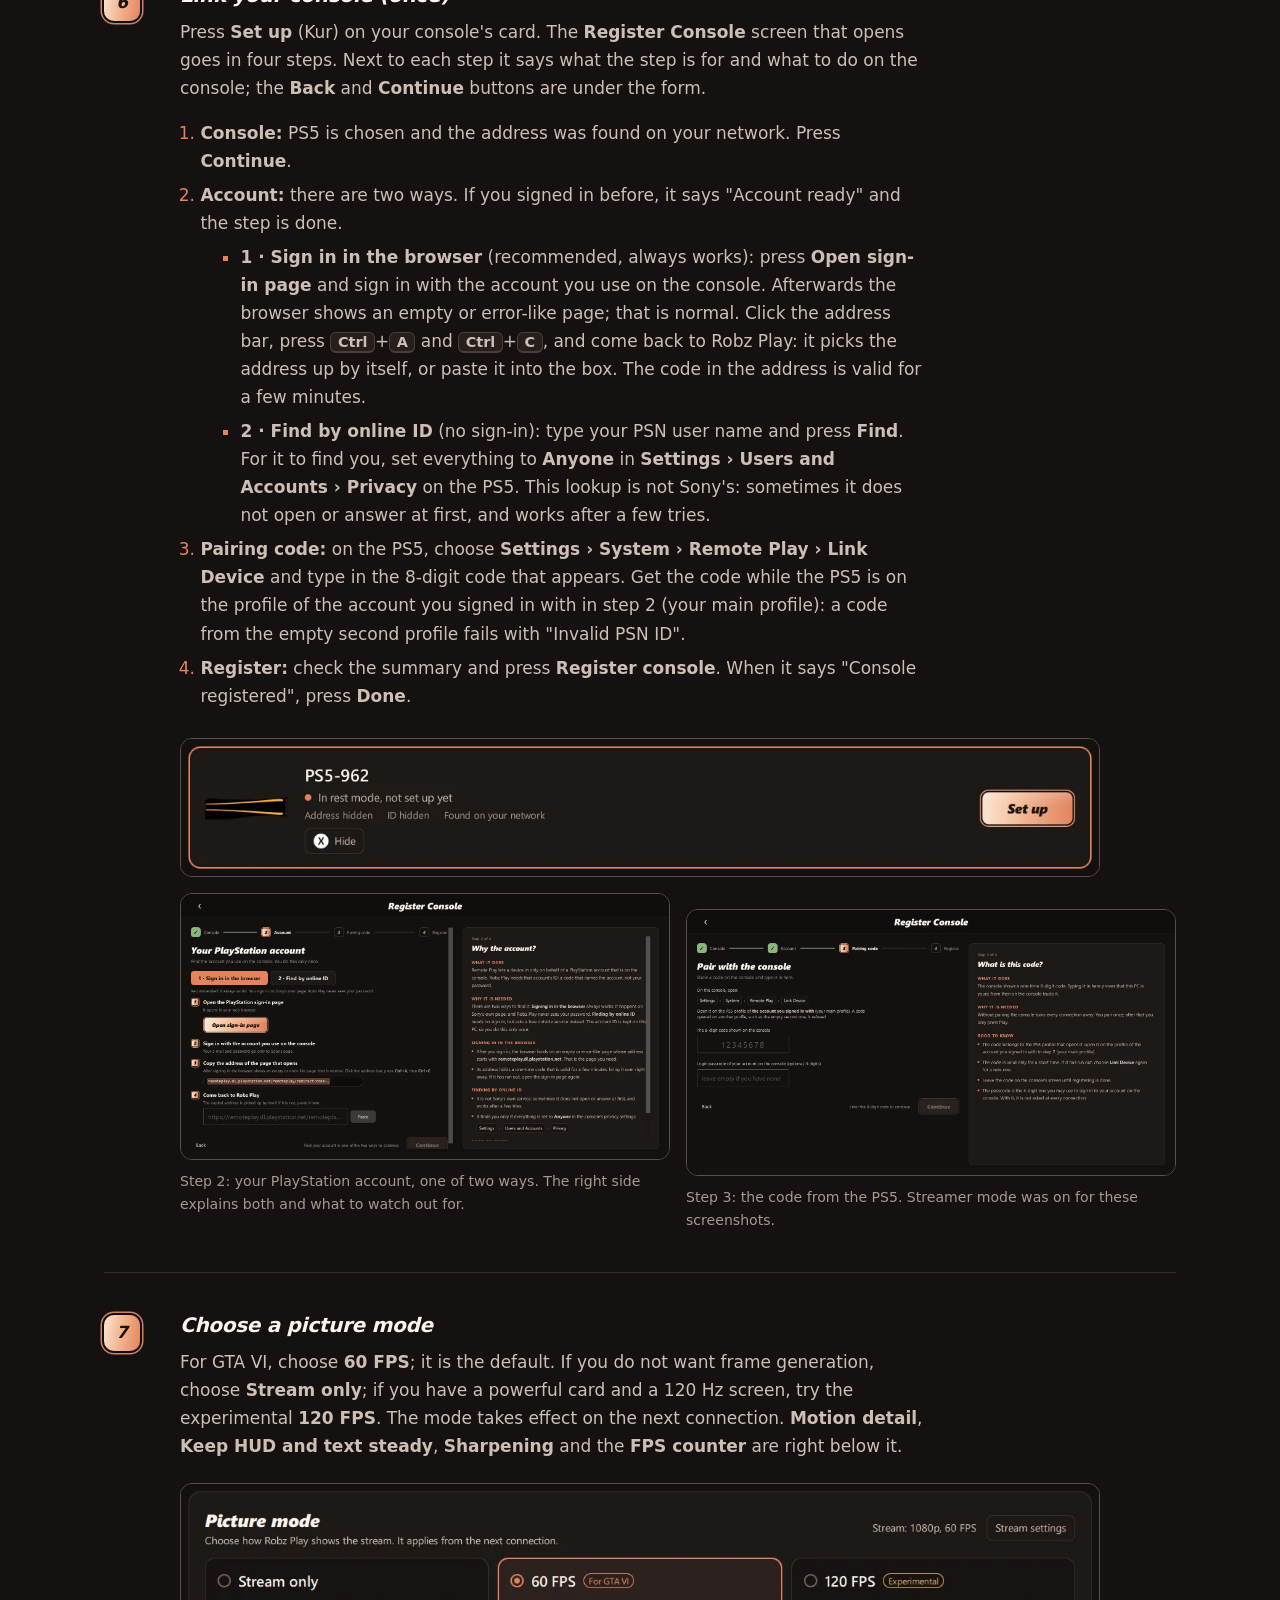
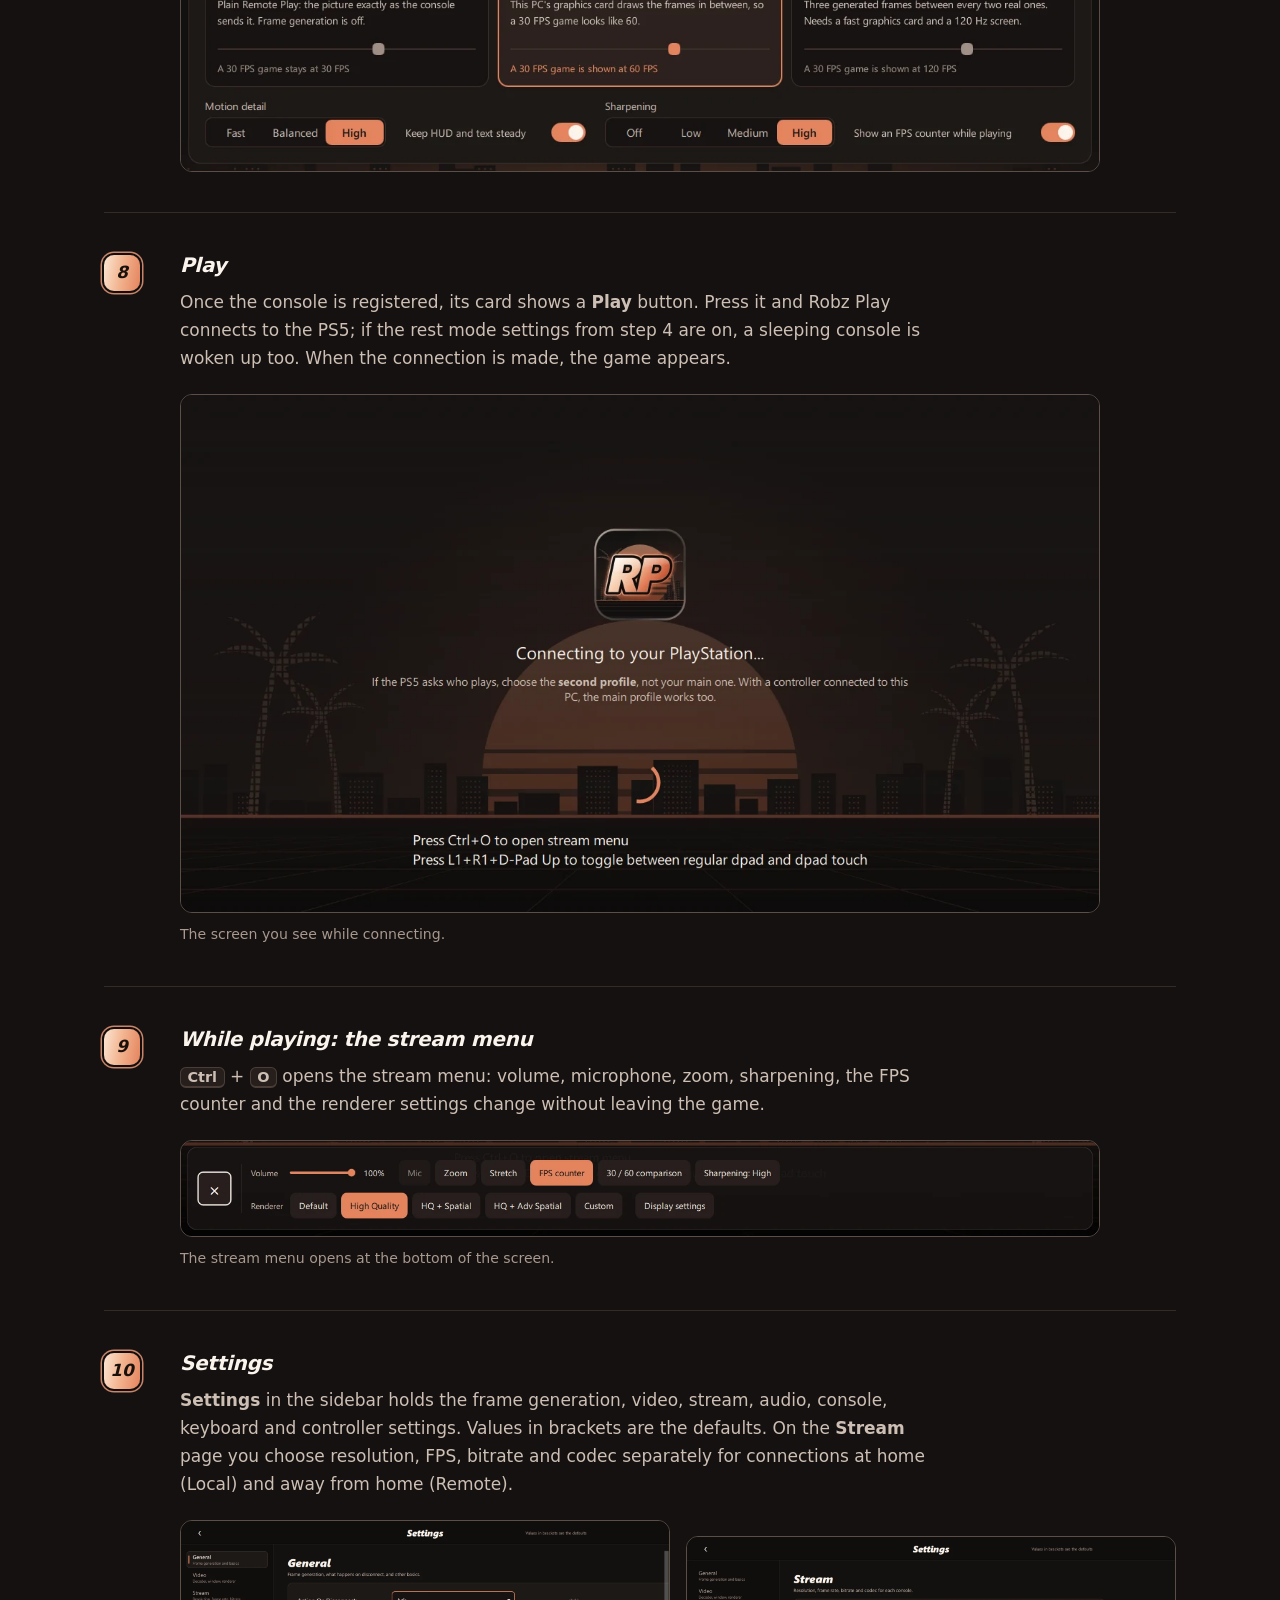
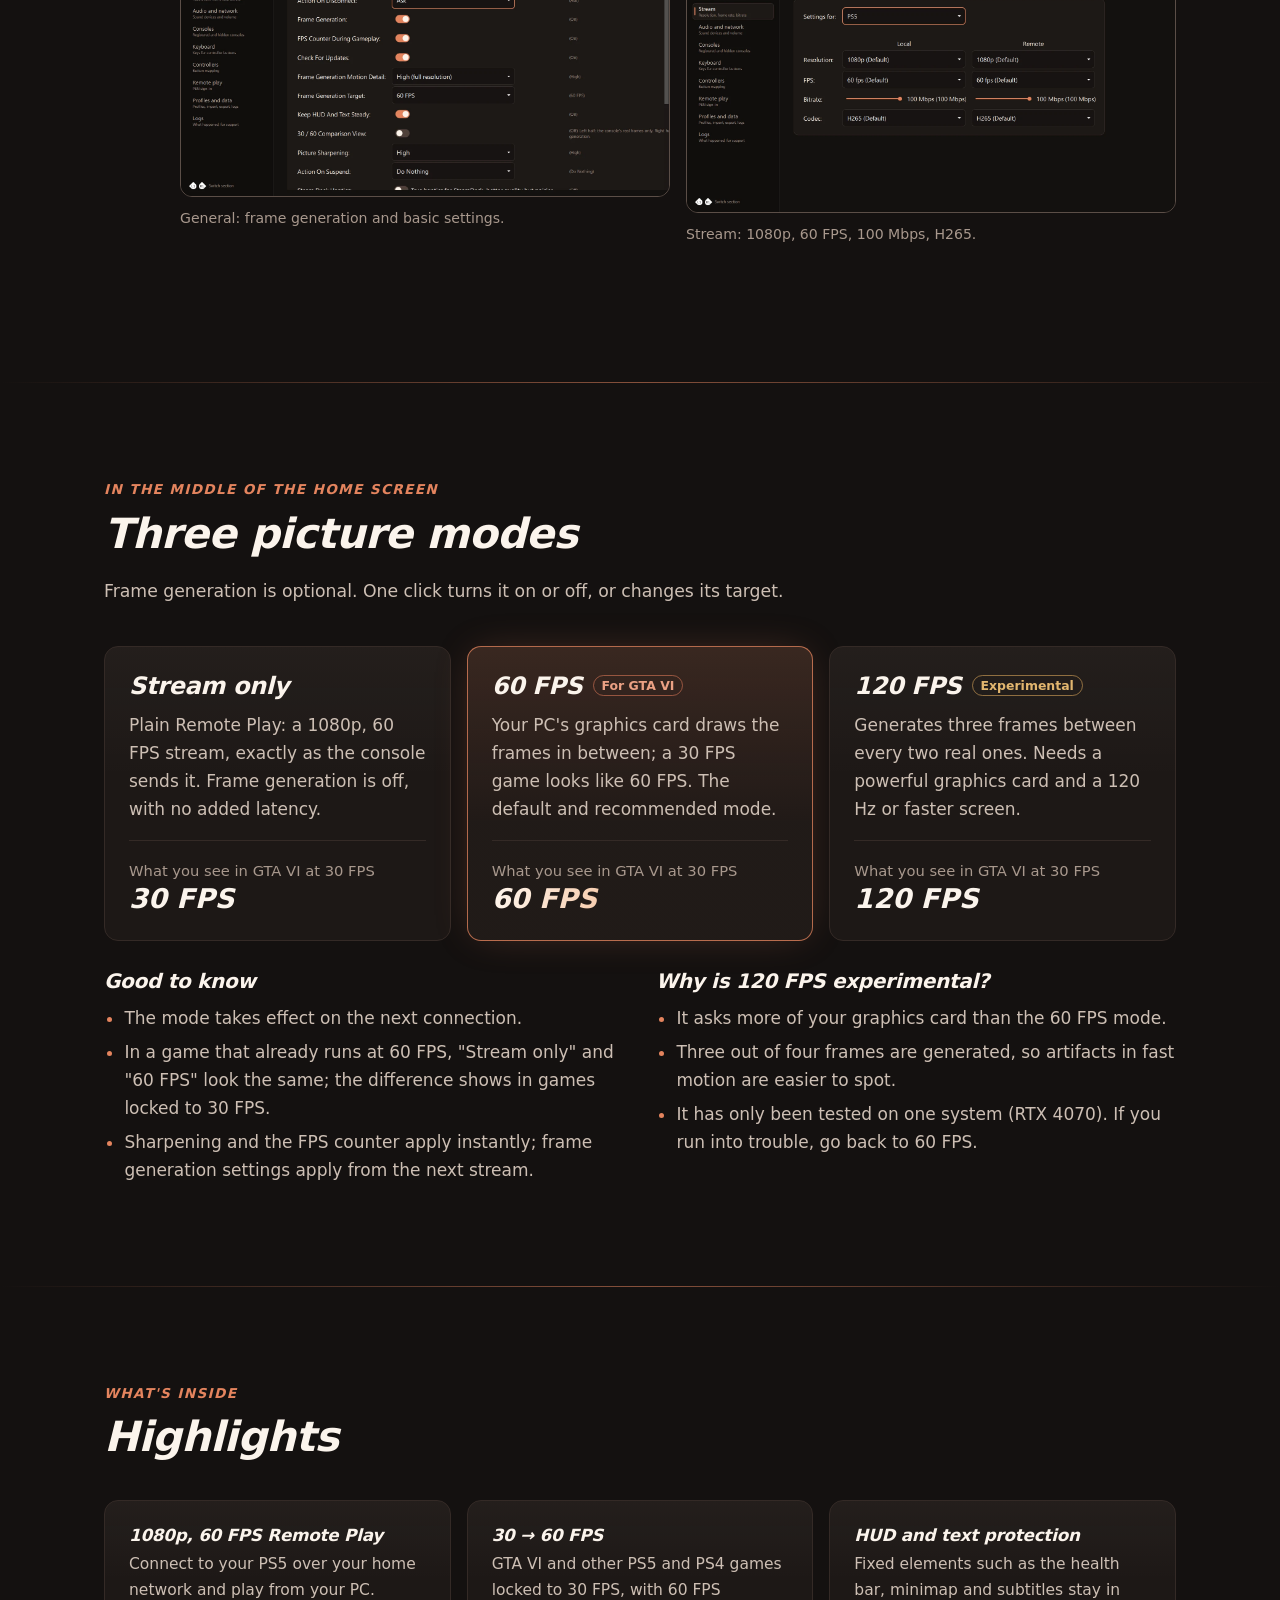
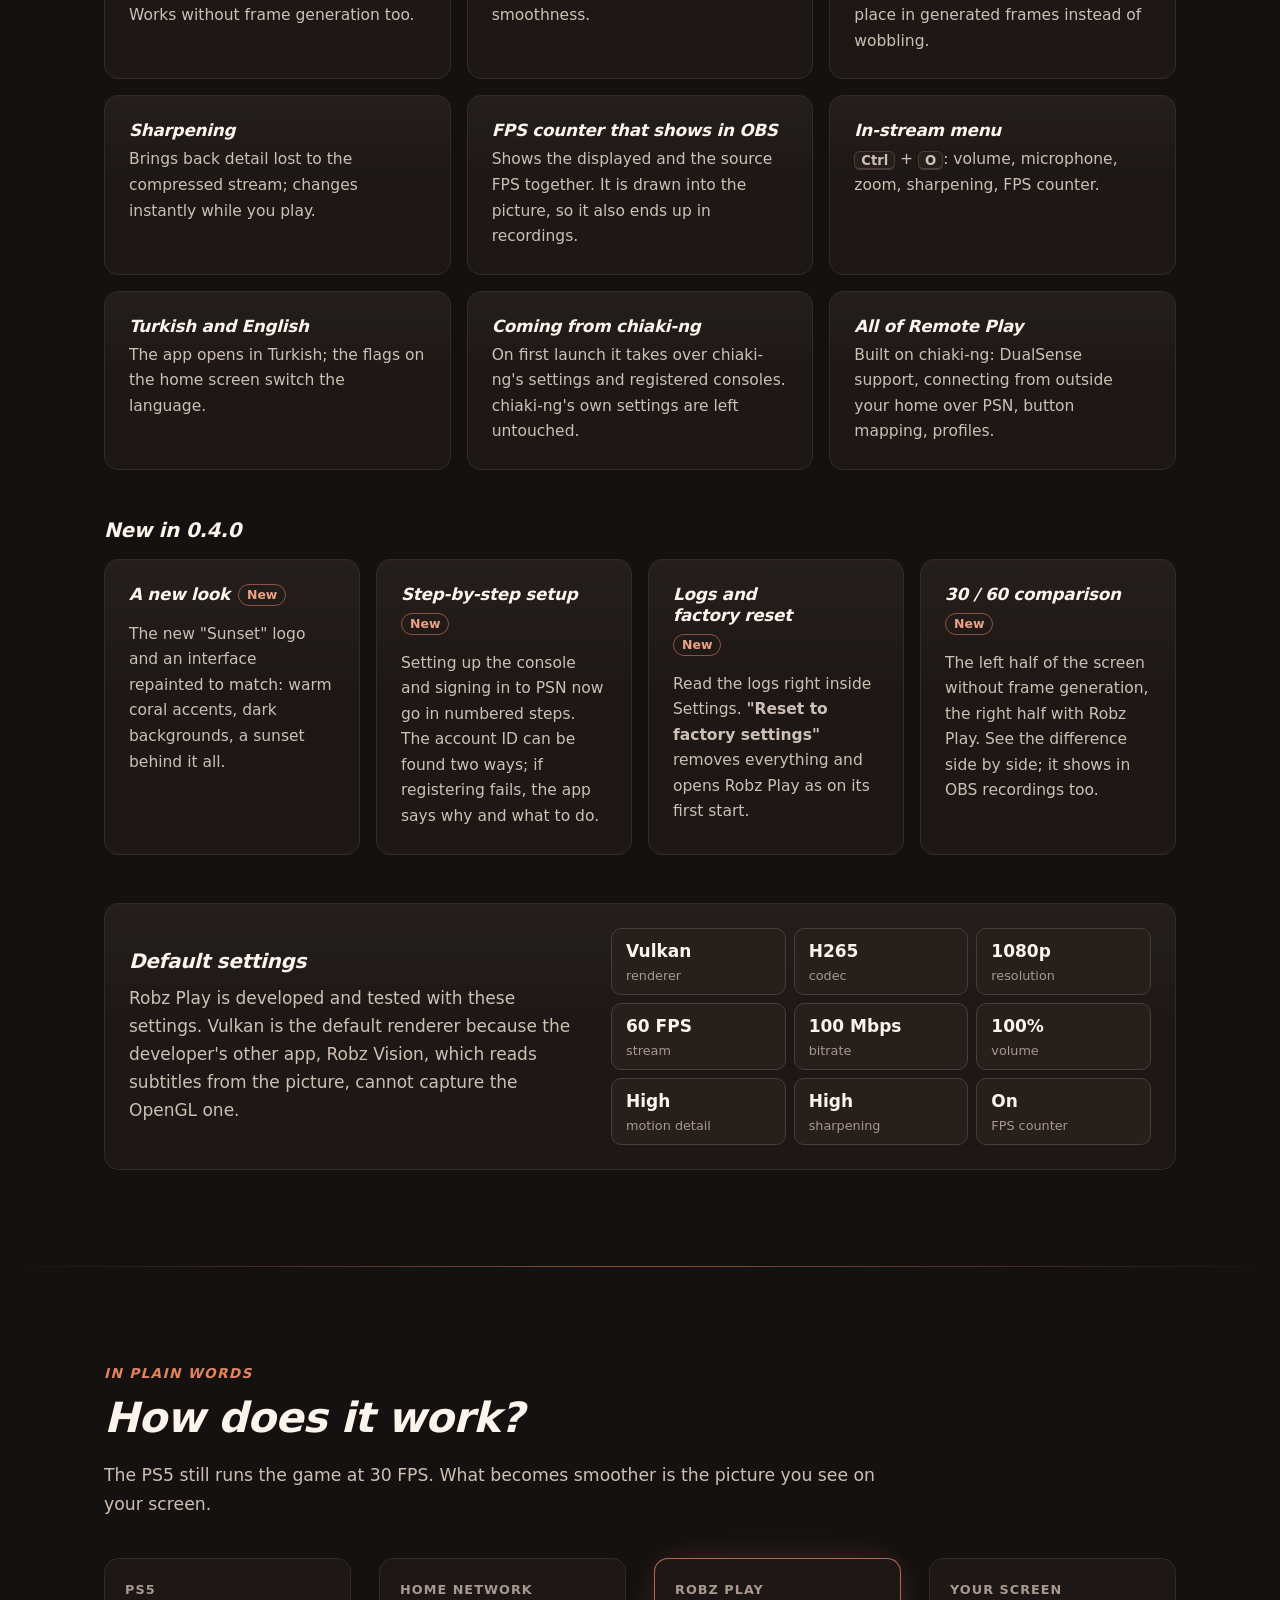
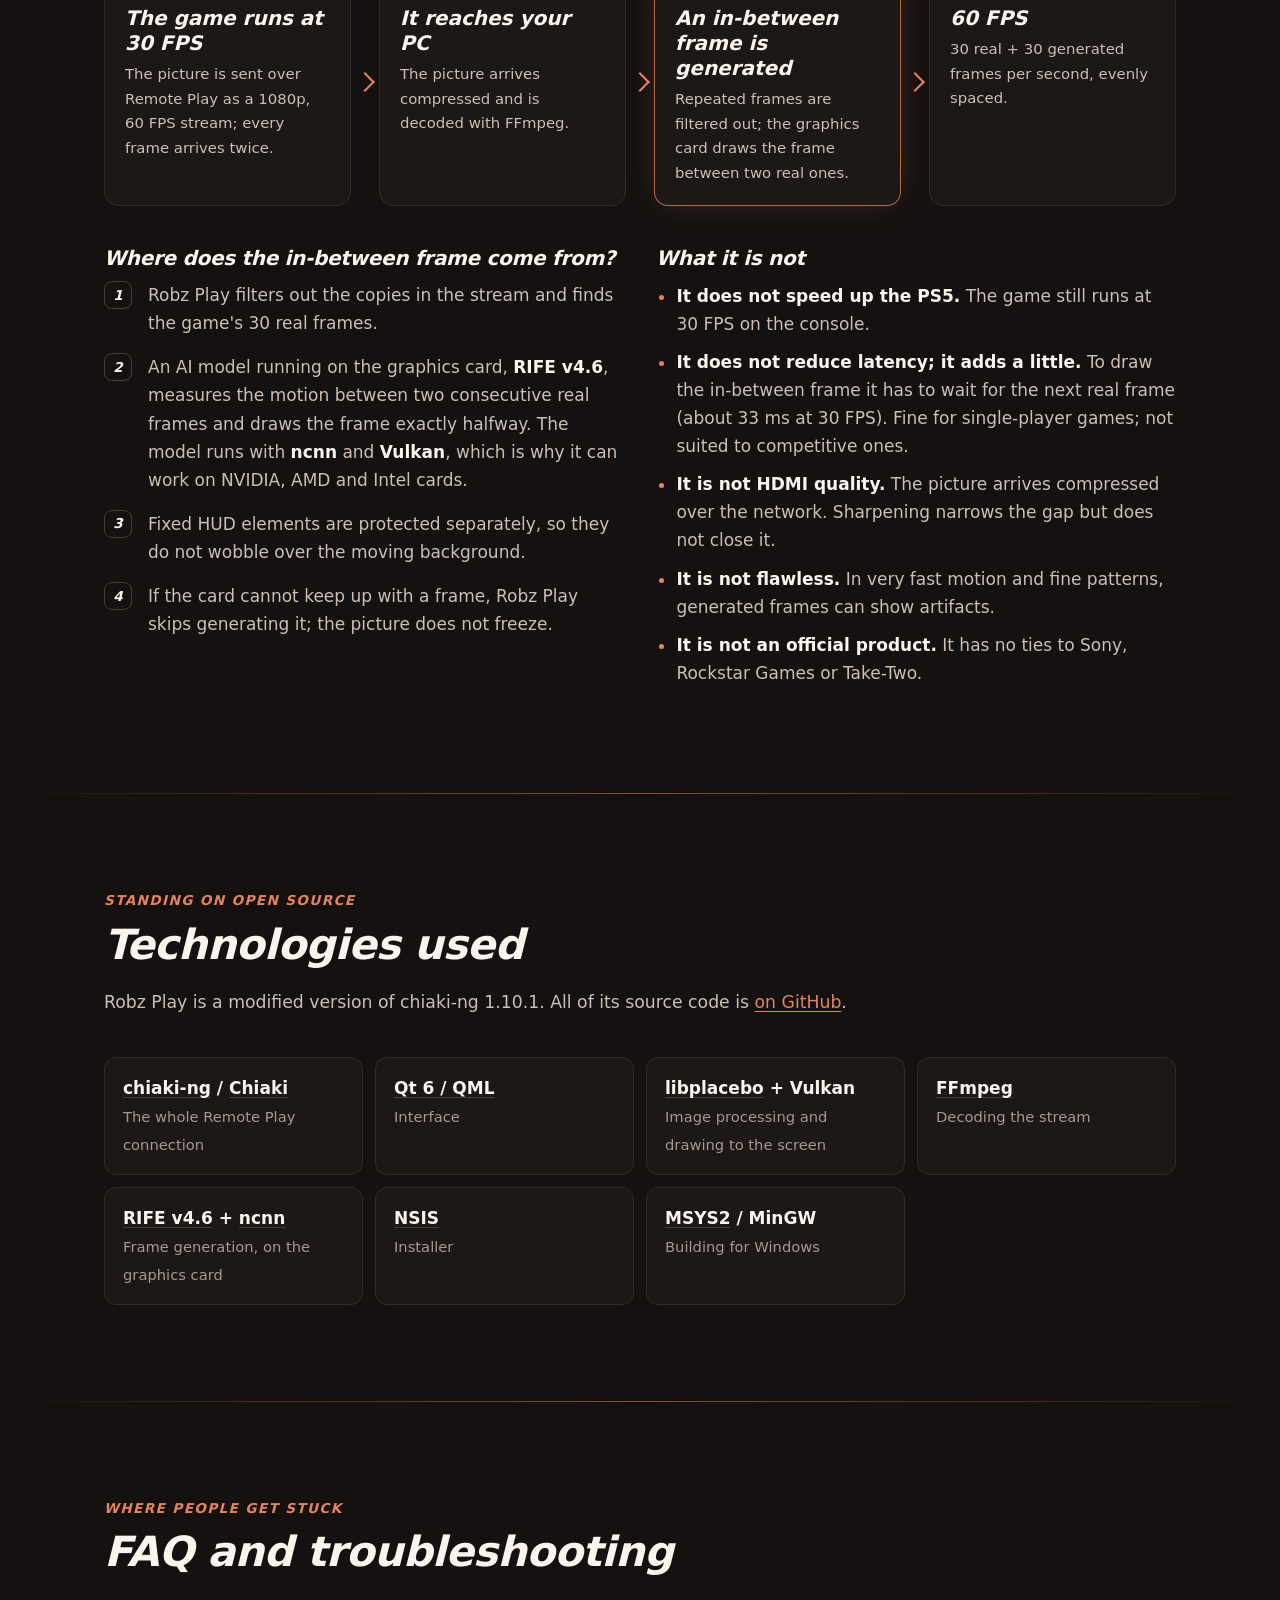
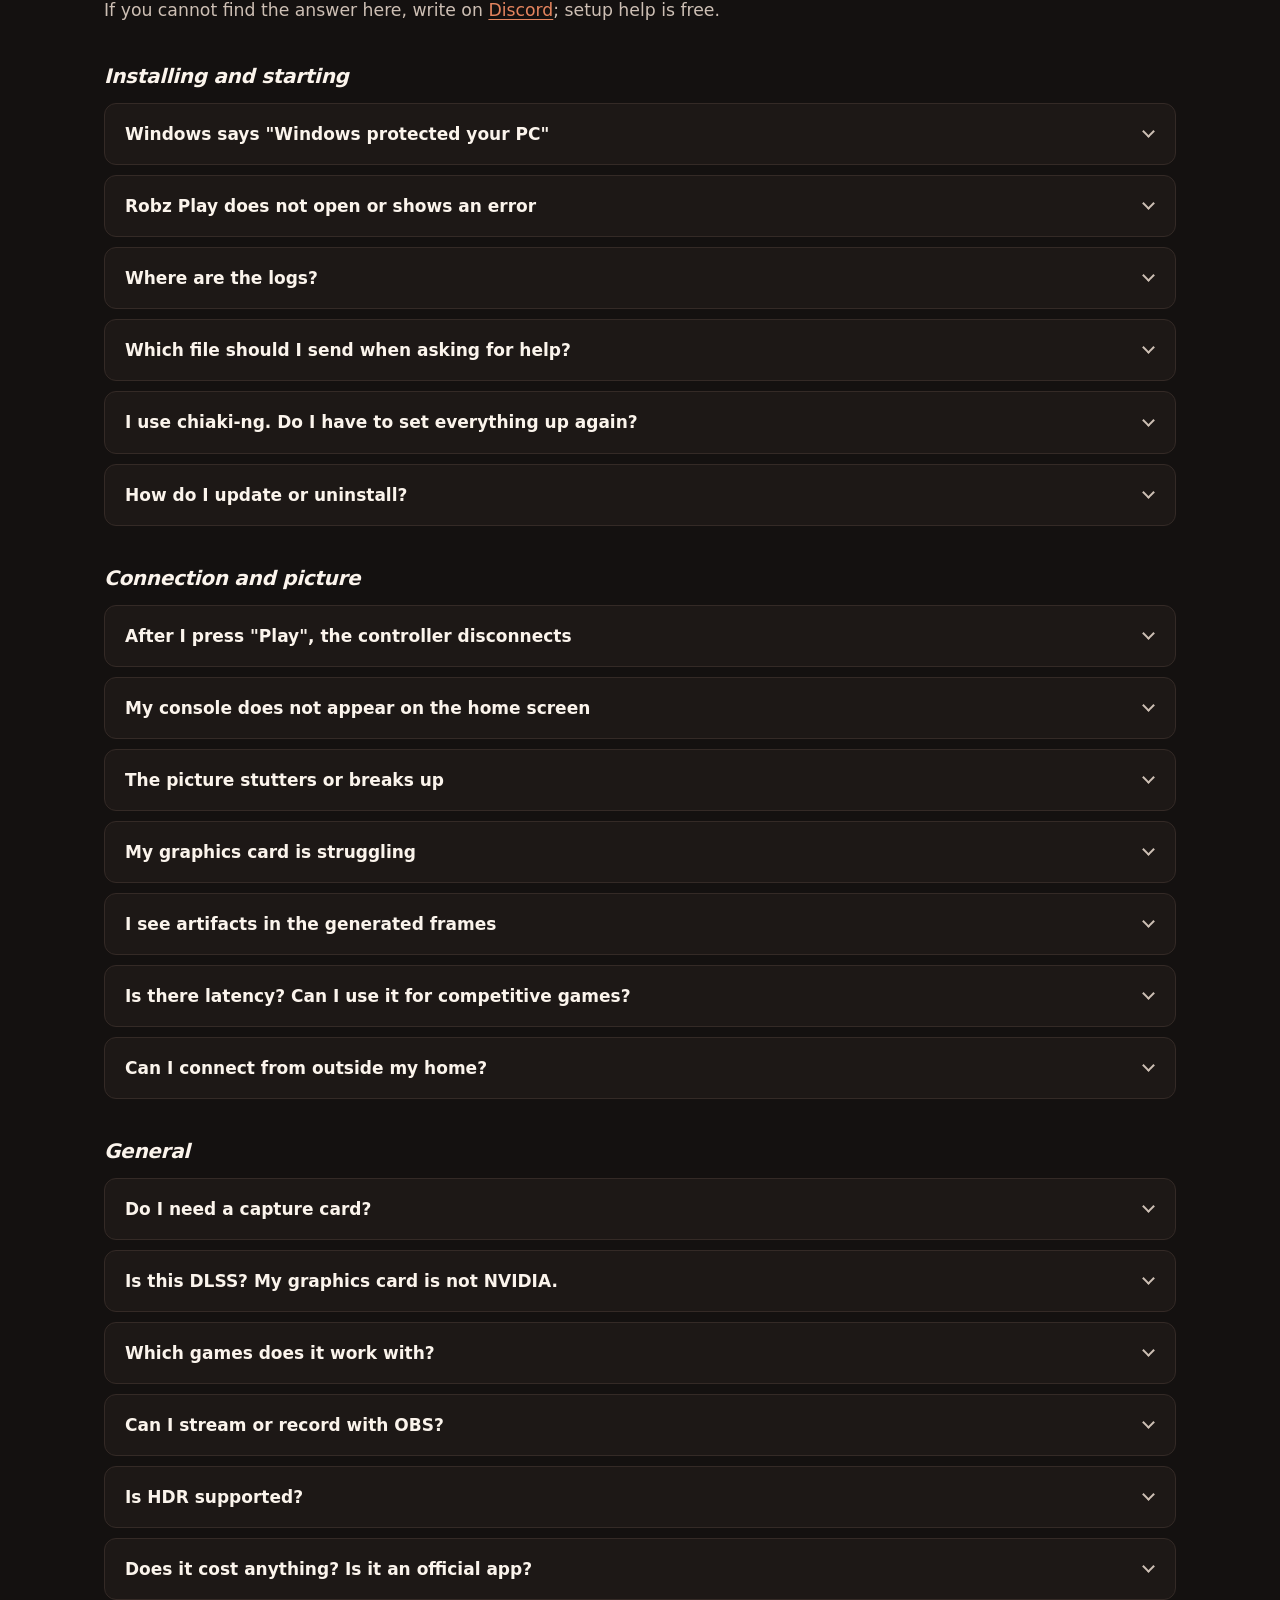
==== commit b0f457ec: "Site: İngilizce sayfada İngilizce görseller, 0.4.1 ekran görüntüleri İngilizce sayfa artık ekran gör" ====
--- a/en/index.html
+++ b/en/index.html
@@ -733,26 +733,6 @@
   </div>
 </section>
 
-<!-- ============ Disclaimer ============ -->
-<section class="section" id="sorumluluk" aria-labelledby="sorumluluk-baslik">
-  <div class="wrap">
-    <div class="section-head">
-      <span class="kicker">Open and honest</span>
-      <h2 id="sorumluluk-baslik">Disclaimer</h2>
-      <p>Robz Play is an open source fork of chiaki-ng. Here is plainly what belongs to whom, what the app does and what it does not do.</p>
-    </div>
-    <div class="features">
-      <div class="card feature"><h3>An open source fork of chiaki-ng</h3><p>Robz Play is a fork of <a href="https://github.com/chiaki-ng/chiaki-ng">chiaki-ng</a>, the open source Remote Play client. All of Remote Play, connecting to the PS5, receiving the picture and sound, controller support and the PSN sign-in, comes from chiaki-ng. On top of it, Robz Play adds frame generation, the Turkish interface, the step-by-step setup screens, the installer and the update notices. The person who develops the app also uses Robz Play regularly with their own PS5.</p></div>
-      <div class="card feature"><h3>Not a virus or malware</h3><p>All of the source code is public <a href="https://github.com/kutsalkiremitci/robz-play">on GitHub</a>; every published installer is built from this code, and its SHA-256 value is in the <a href="https://github.com/kutsalkiremitci/robz-play/releases">release notes</a>. The app sends no data to the developer, contains no ads or usage statistics, and does not ask for administrator rights when installing. Windows' "Windows protected your PC" warning and the Smart App Control block do not mean the file is harmful; they mean it is not digitally signed yet. Some antivirus programs may also raise false alarms on new, unsigned files.</p></div>
-      <div class="card feature"><h3>The PSN sign-in belongs to chiaki-ng</h3><p>The method of signing in with a PlayStation account was not developed by Robz Play; it is taken over from chiaki-ng as it is. You sign in on Sony's own page, in your own browser; your e-mail address and password never reach Robz Play. The account ID and session keys Sony gives are stored only on this PC and are removed with <strong>Reset to factory settings</strong>. The "Find by online ID" way comes from chiaki-ng too, and asks a third-party service, psn.flipscreen.games, about your PSN user name.</p></div>
-      <div class="card feature"><h3>Where the app connects</h3><p>Your PS5; Sony's servers, for the PSN sign-in and for connecting from away from home; public STUN servers, to find the network address when connecting from away from home; GitHub, to check for updates; and psn.flipscreen.games, only if you choose the online ID lookup.</p></div>
-      <div class="card feature"><h3>Use at your own risk</h3><p>As stated in sections 15 and 16 of the AGPL-3.0 license, Robz Play is provided "as is", without warranty of any kind, express or implied. To the extent permitted by applicable law, the developer and contributors cannot be held liable for any data loss, hardware or software problems, restrictions that may be applied to a PlayStation Network account, or any other direct or indirect damage arising from the use of the app or the inability to use it.</p></div>
-      <div class="card feature"><h3>Unofficial and independent</h3><p>Robz Play is an unofficial Remote Play client; complying with the PlayStation Network terms of service is the user's responsibility. Robz Play is not made, endorsed or supported by Sony Interactive Entertainment, Rockstar Games, Take-Two Interactive, or the developers of chiaki-ng and Chiaki.</p></div>
-    </div>
-    <p class="small-note">By downloading and using Robz Play, you accept that you use it at your own risk. The binding license text: <a href="https://github.com/kutsalkiremitci/robz-play/blob/robzplay/COPYING">AGPL-3.0</a>.</p>
-  </div>
-</section>
-
 </main>
 
 <footer class="footer">
@@ -769,7 +749,6 @@
           <li><a href="https://github.com/kutsalkiremitci/robz-play/releases/latest/download/RobzPlay-Setup.exe">Download (RobzPlay-Setup.exe)</a></li>
           <li><a href="https://github.com/kutsalkiremitci/robz-play/releases">Releases</a></li>
           <li><a href="https://github.com/kutsalkiremitci/robz-play">Source code</a></li>
-          <li><a href="#sorumluluk">Disclaimer</a></li>
           <li><a href="https://github.com/kutsalkiremitci/robz-play/issues">Report a problem</a></li>
         </ul>
       </div>
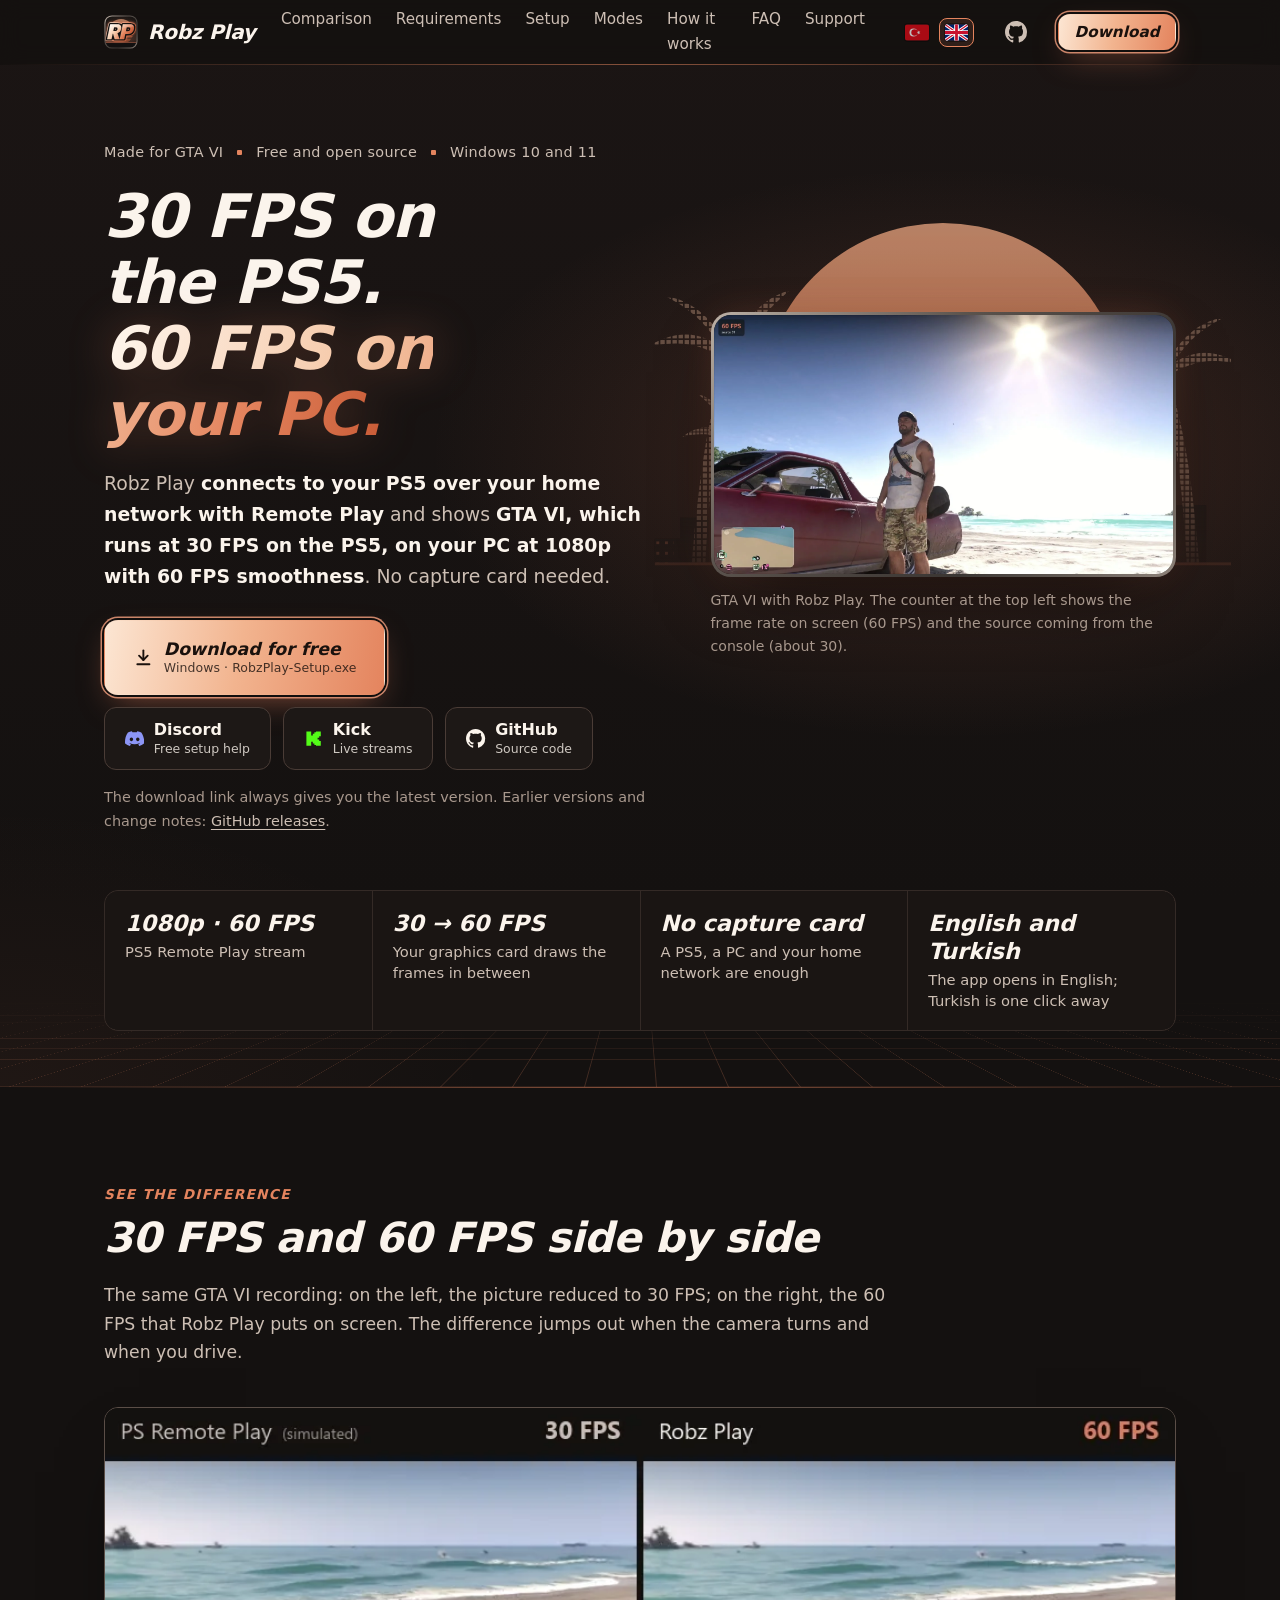
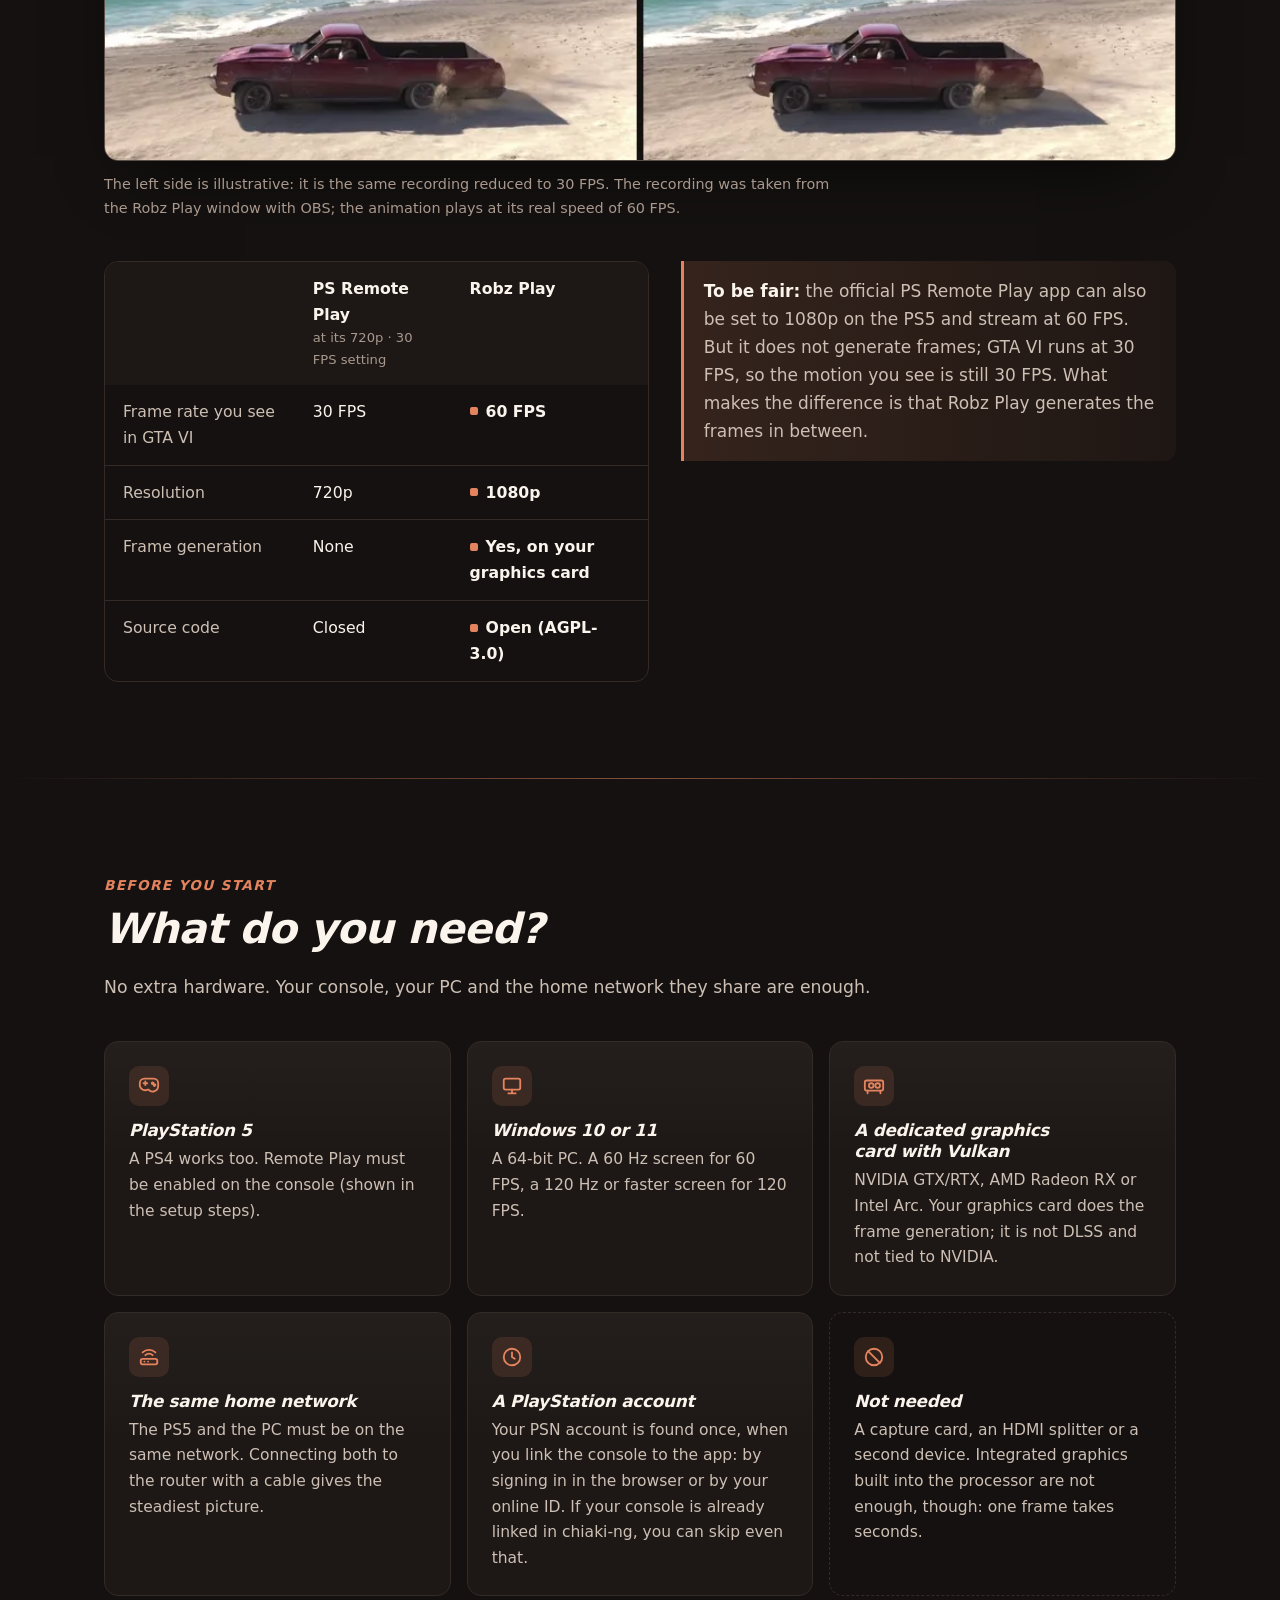
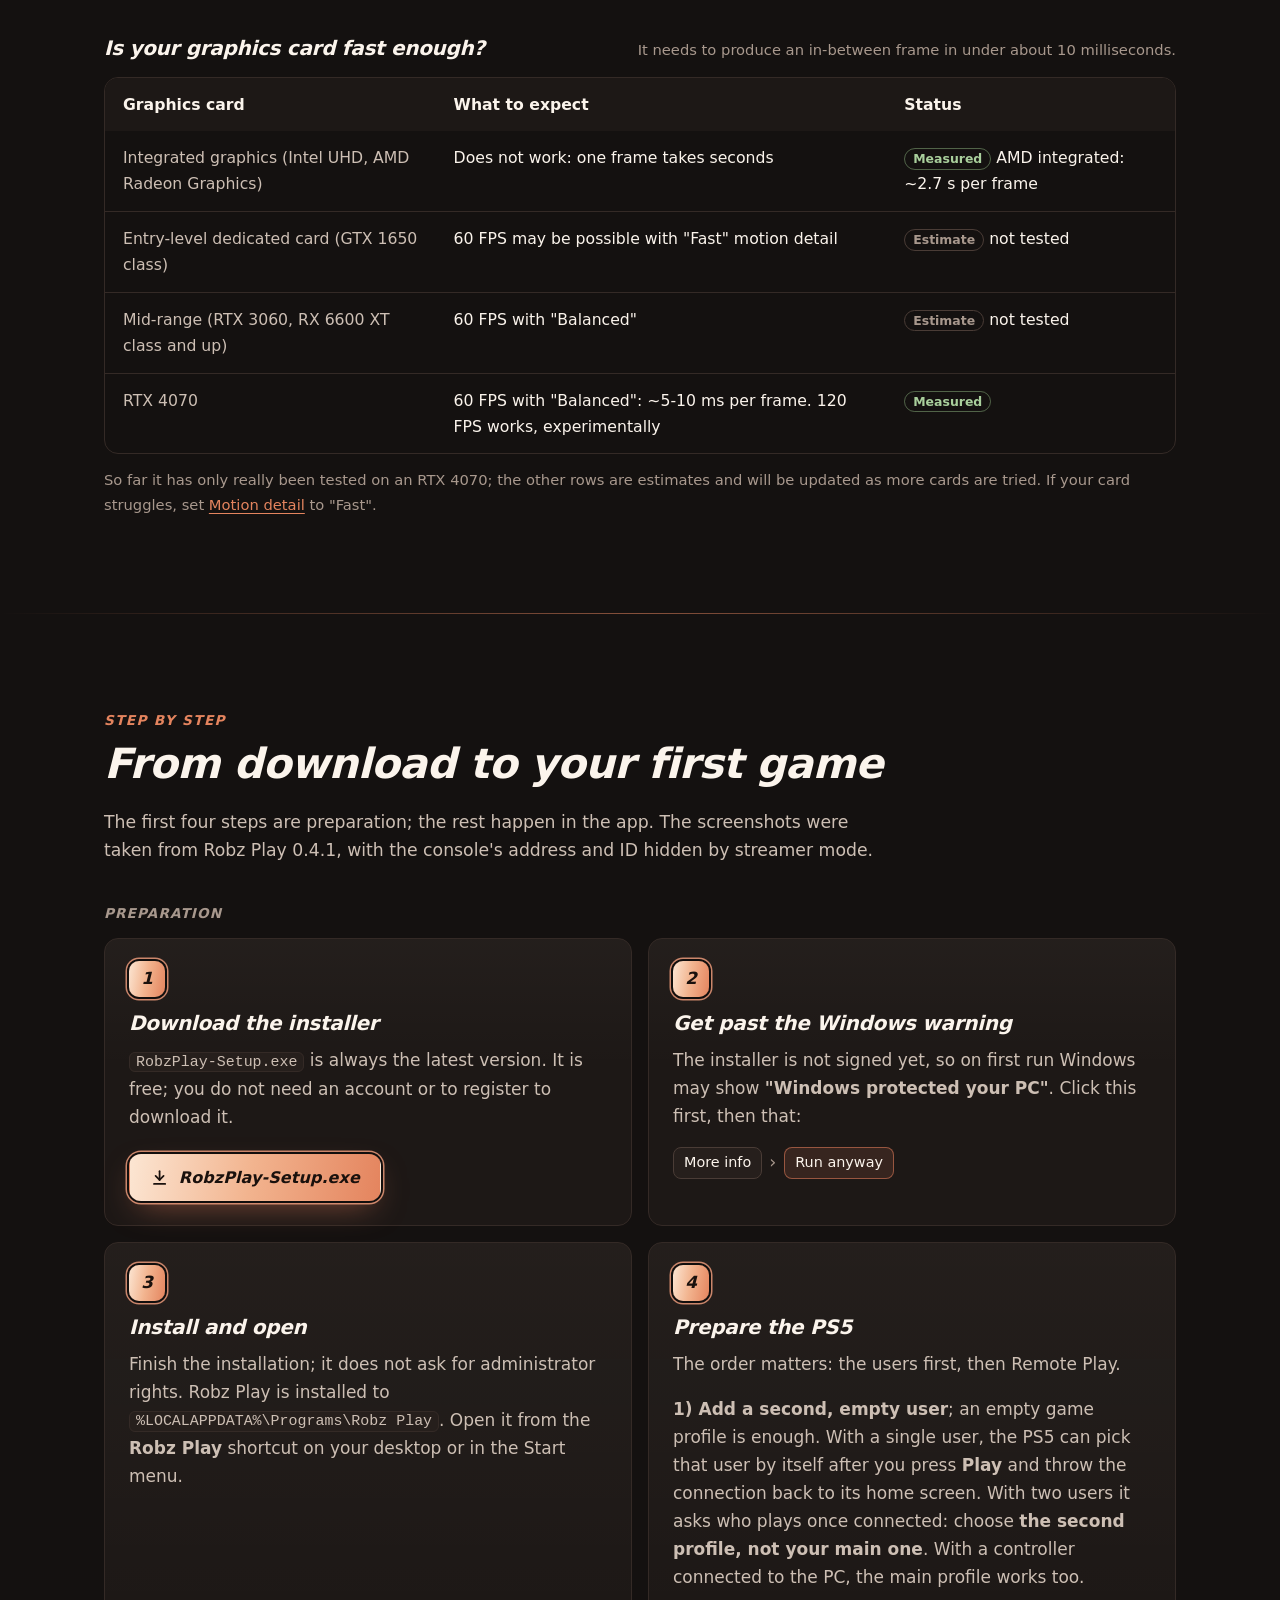
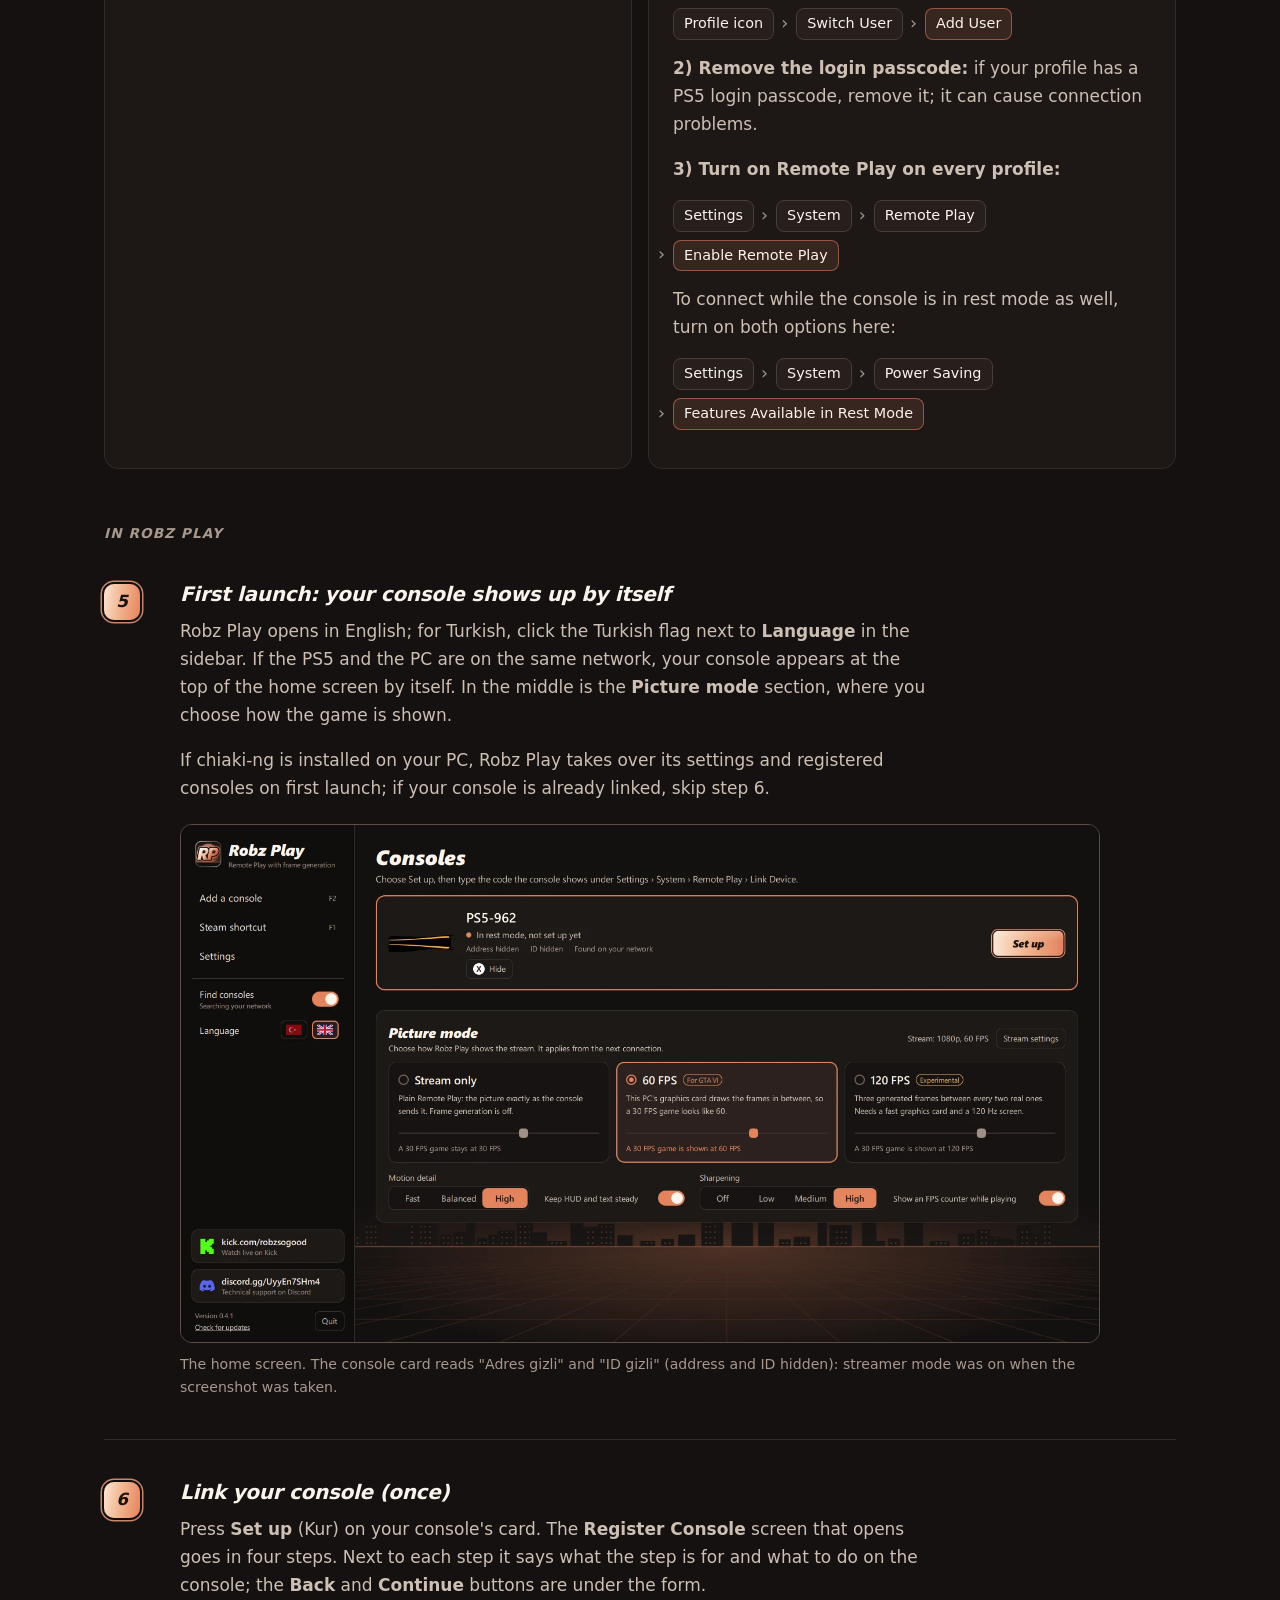
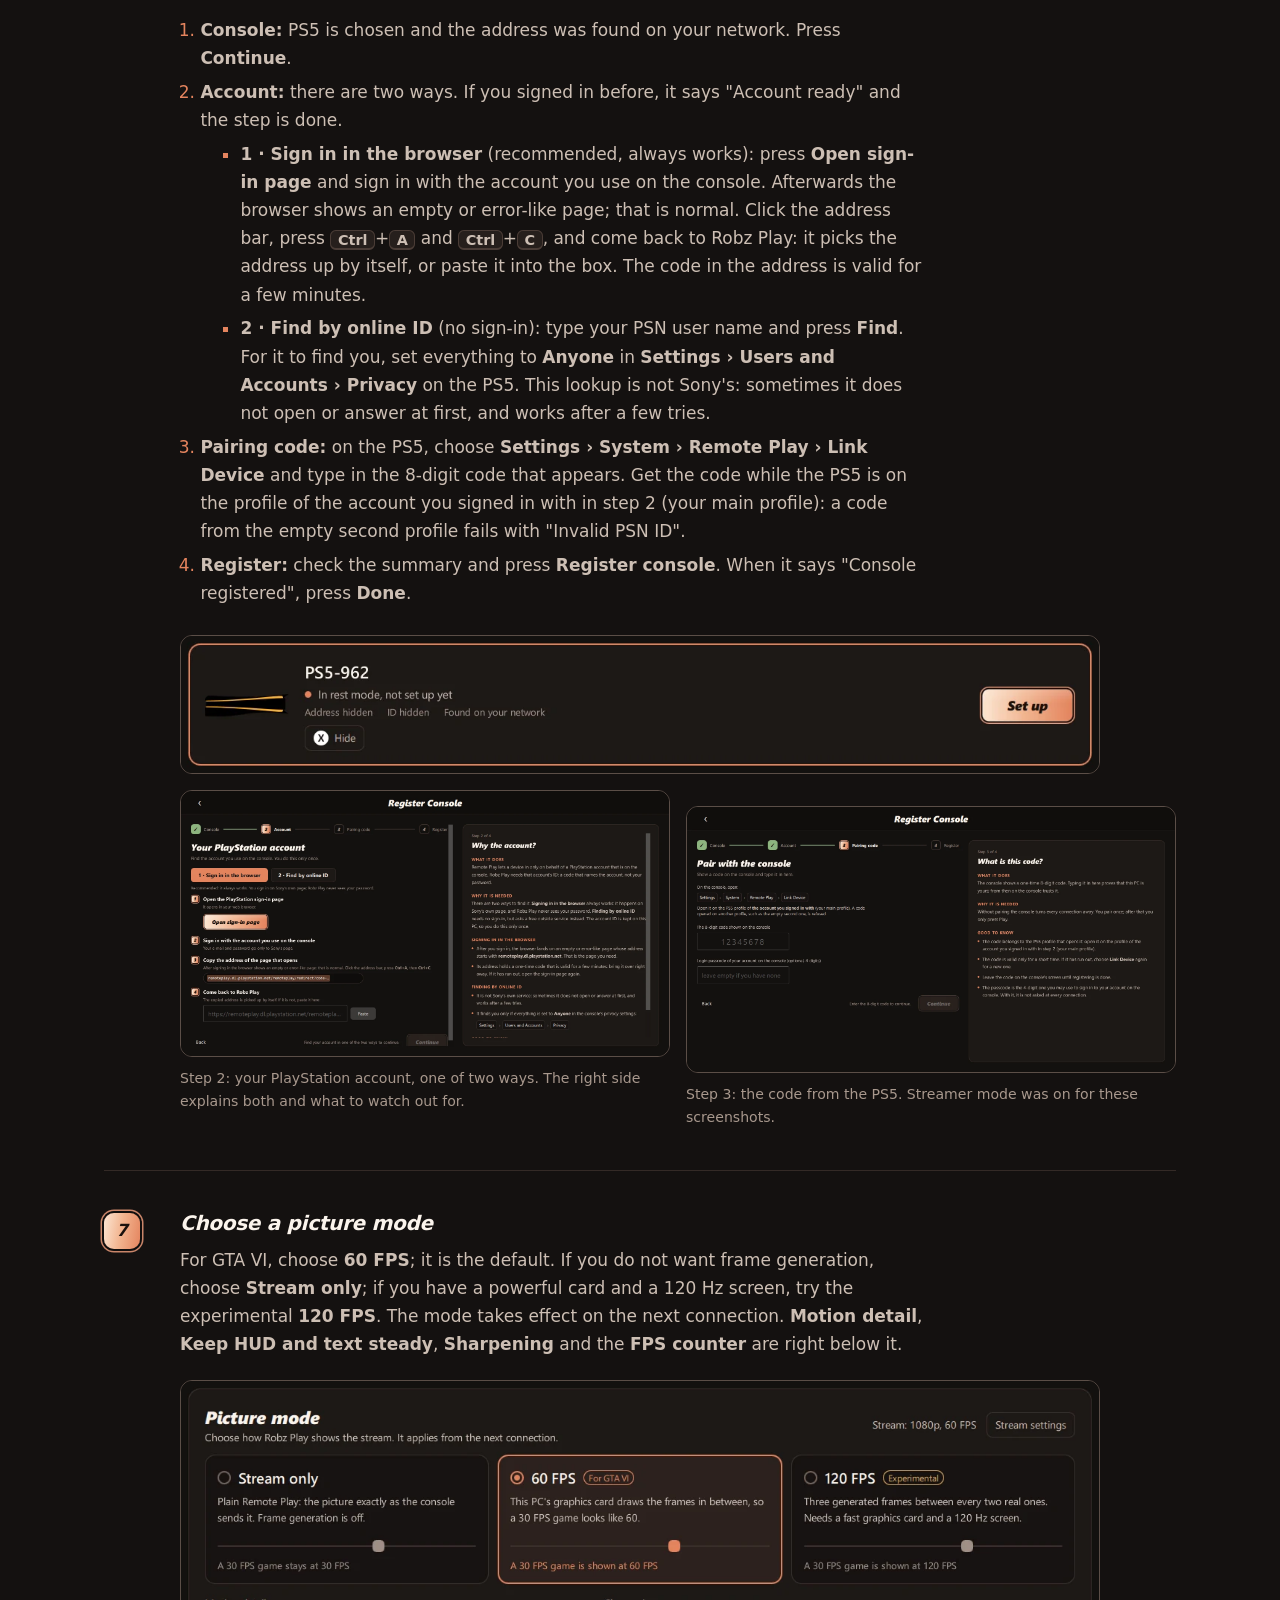
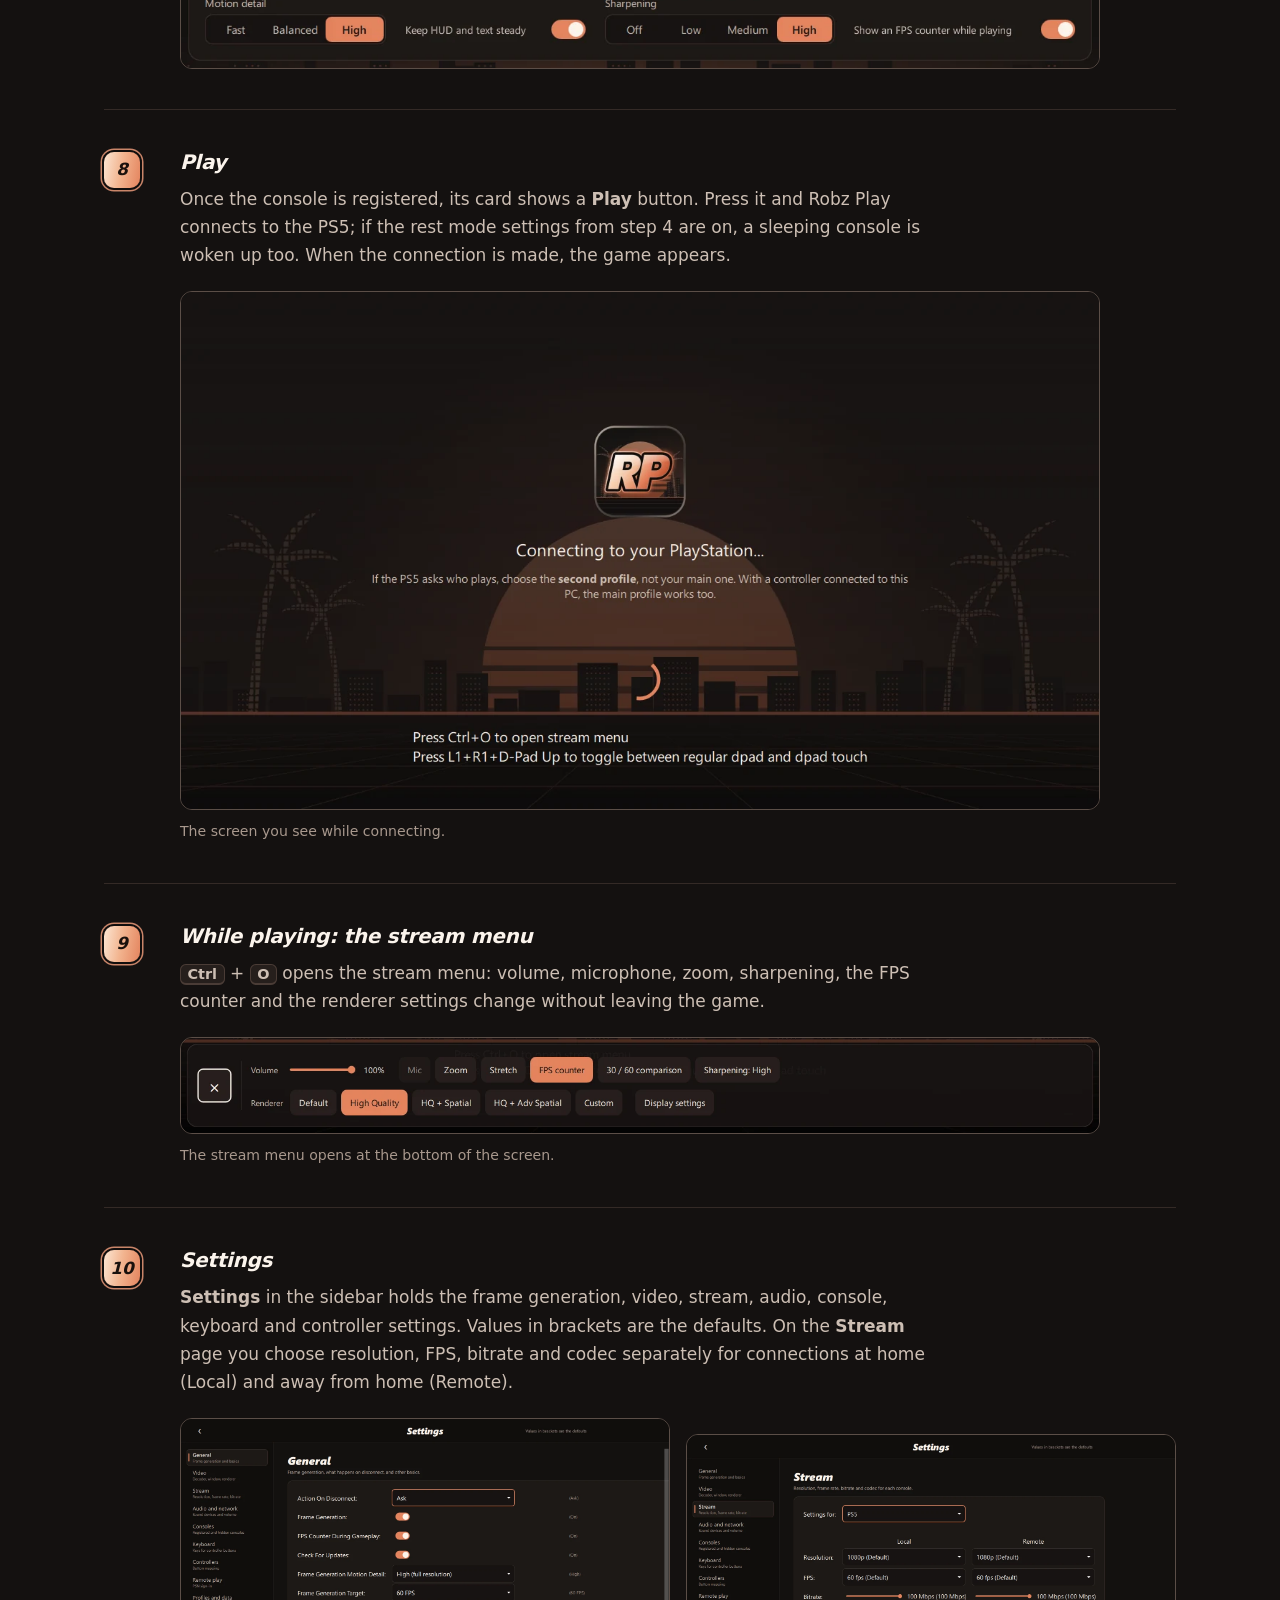
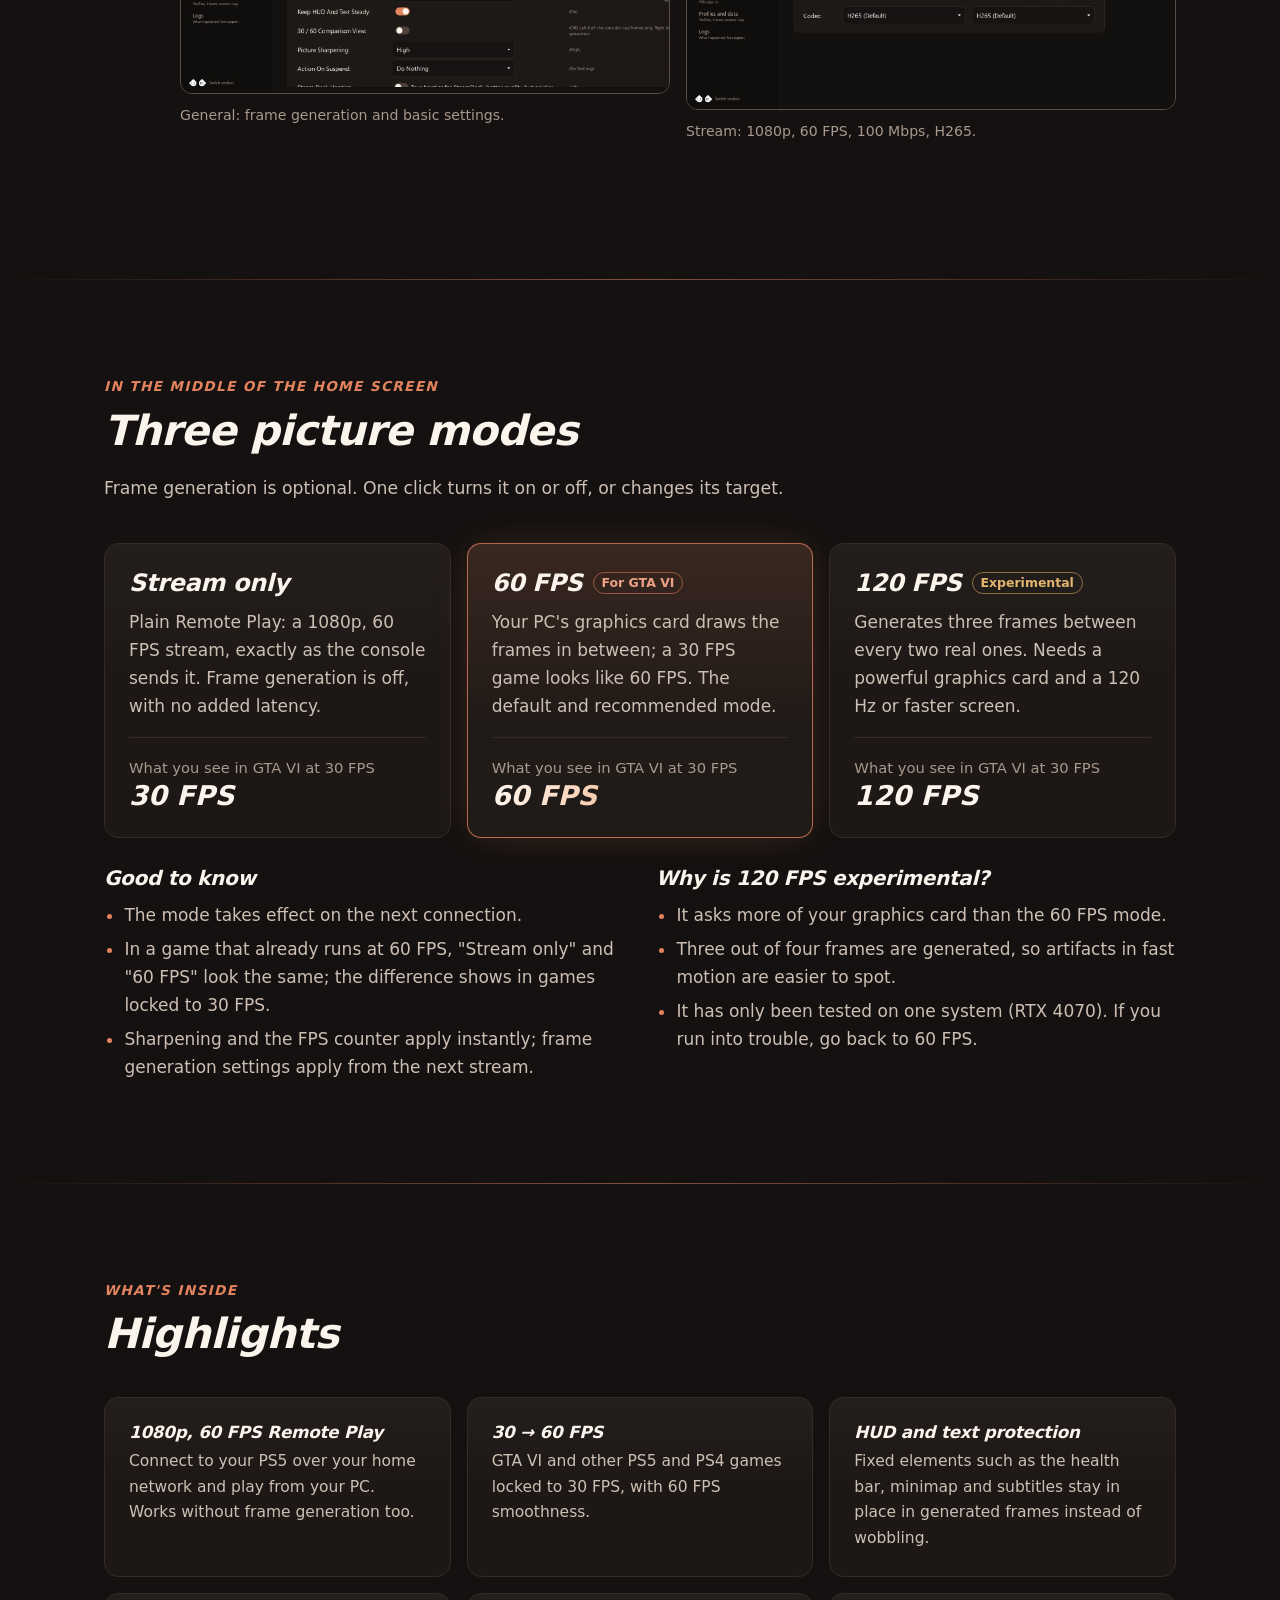
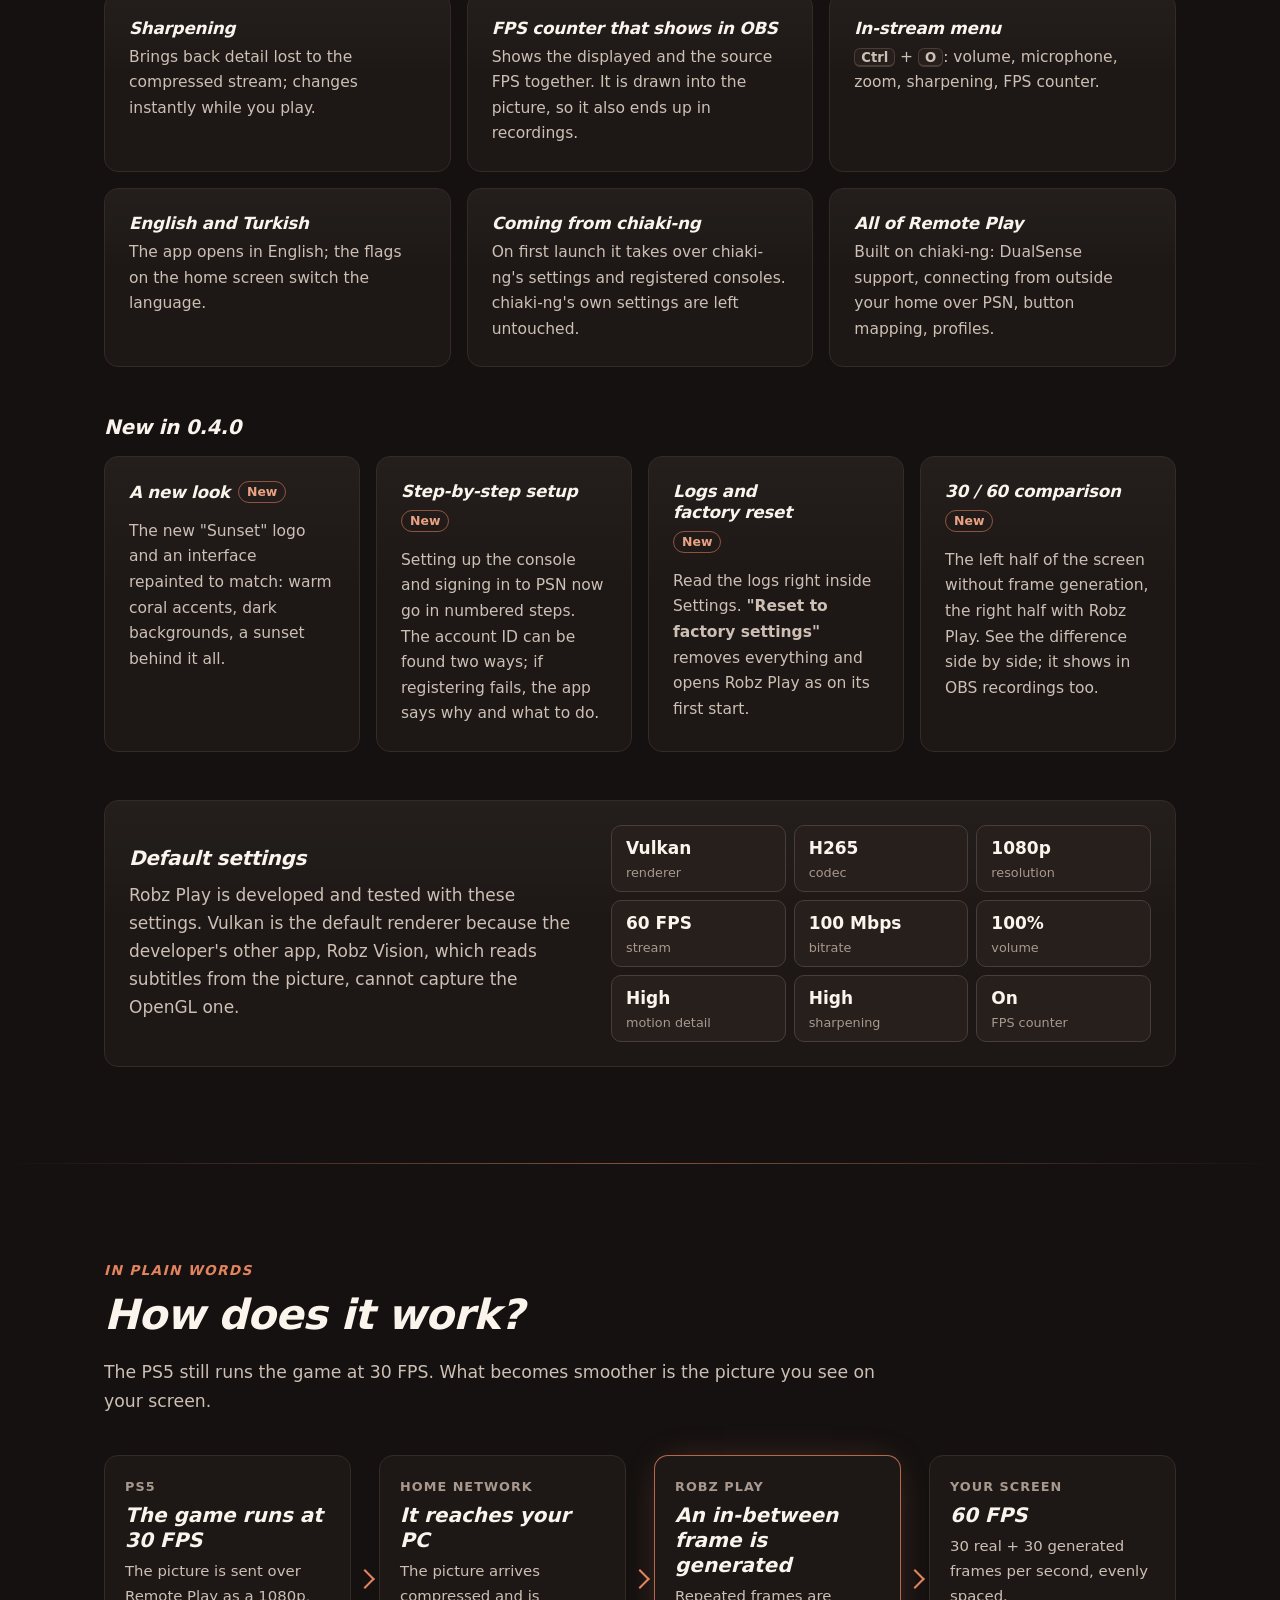
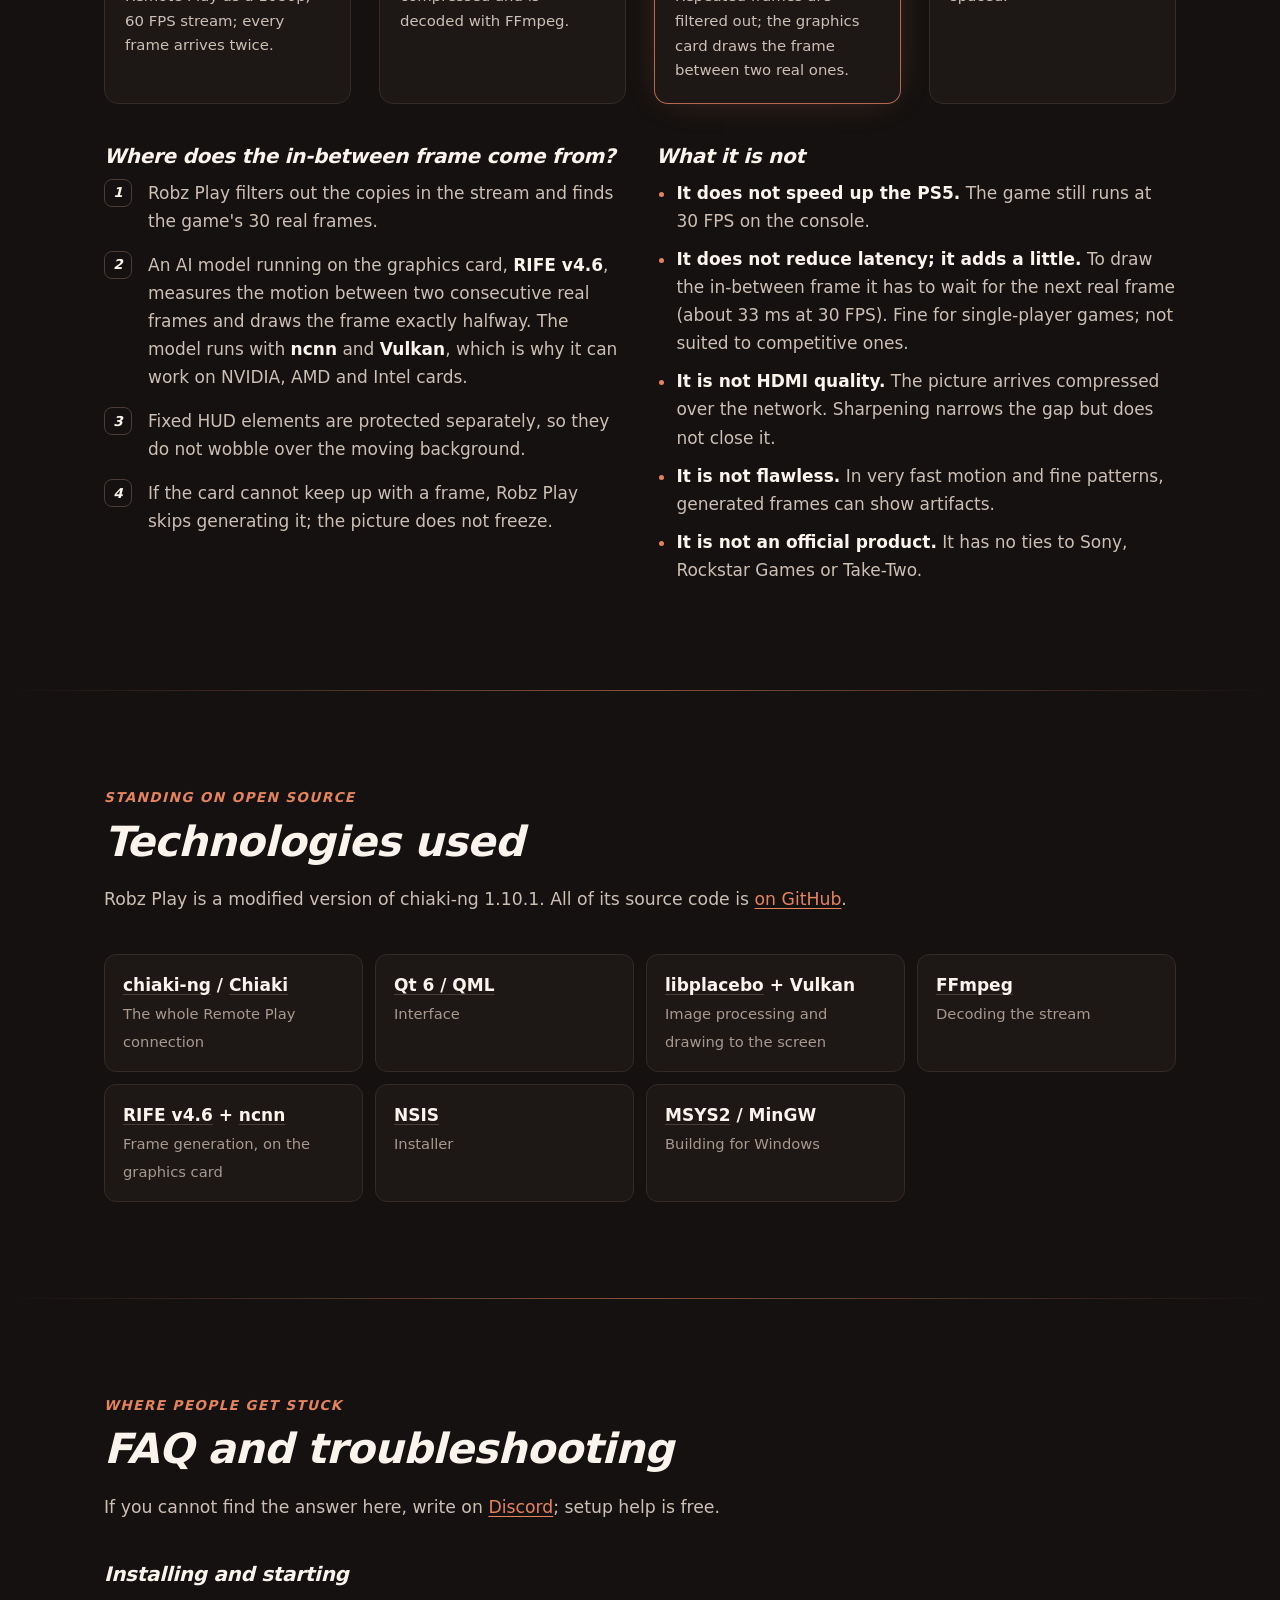
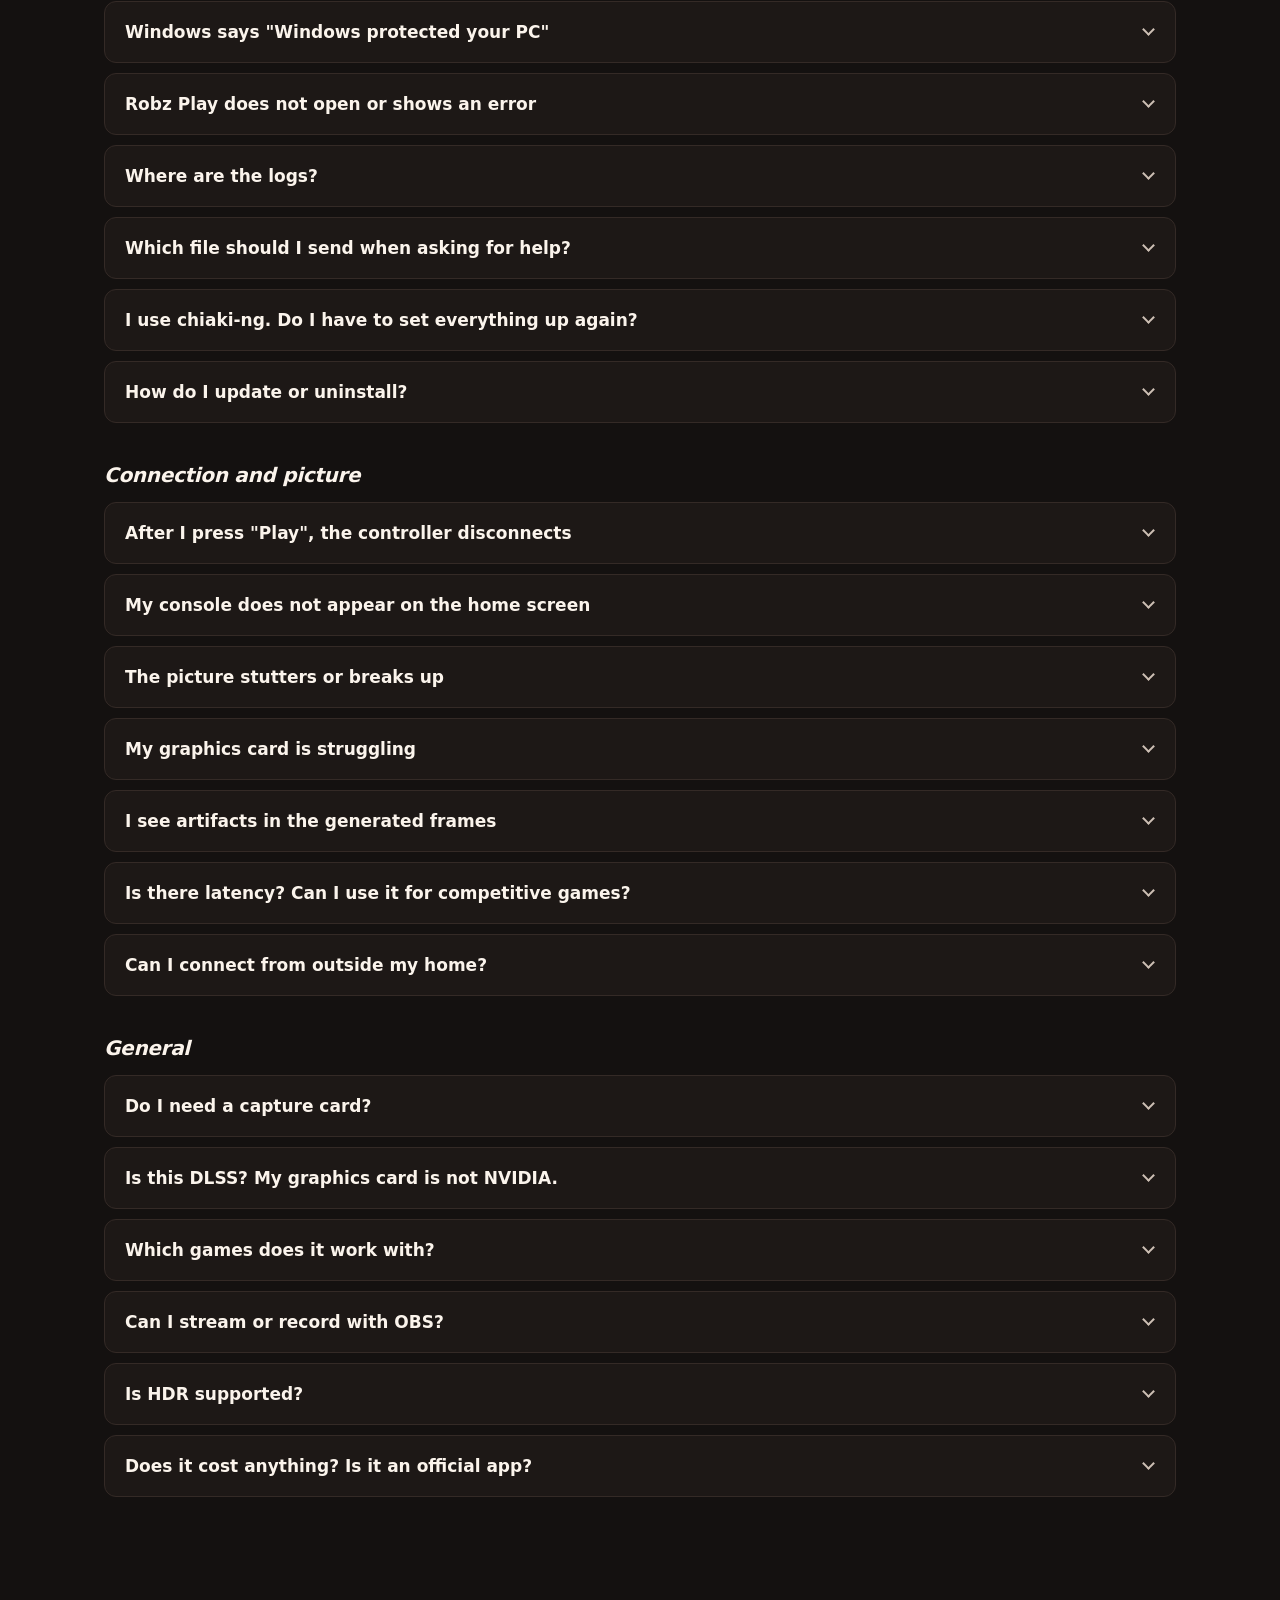
==== commit a686864c: "Site: İngilizce ana sayfa, Türkçesi /tr/ Kök adres artık İngilizce sayfa, Türkçe sayfa /tr/ altında." ====
--- a/en/index.html
+++ b/en/index.html
@@ -3,770 +3,14 @@
 <head>
 <meta charset="utf-8">
 <meta name="viewport" content="width=device-width, initial-scale=1">
-<title>Robz Play · Play GTA VI on your PC at 1080p, 60 FPS</title>
-<meta name="description" content="Robz Play is a free, open-source Windows app that connects to your PS5 over your home network with Remote Play. GTA VI runs at 30 FPS on PS5; Robz Play shows it on your PC at 1080p with 60 FPS smoothness. No capture card needed.">
-<meta name="theme-color" content="#1F1E1D">
-<link rel="icon" href="../img/robzplay-kucuk.svg" type="image/svg+xml">
-<link rel="icon" href="../img/robzplay-32.png" sizes="32x32" type="image/png">
-<link rel="apple-touch-icon" href="../img/robzplay-180.png">
-<link rel="canonical" href="https://kutsalkiremitci.github.io/robz-play/en/">
-<link rel="alternate" hreflang="tr" href="https://kutsalkiremitci.github.io/robz-play/">
-<link rel="alternate" hreflang="en" href="https://kutsalkiremitci.github.io/robz-play/en/">
-<link rel="alternate" hreflang="x-default" href="https://kutsalkiremitci.github.io/robz-play/">
-<meta property="og:type" content="website">
-<meta property="og:locale" content="en_US">
-<meta property="og:locale:alternate" content="tr_TR">
-<meta property="og:site_name" content="Robz Play">
-<meta property="og:title" content="Robz Play · 30 FPS on PS5, 60 FPS on your screen">
-<meta property="og:description" content="PS5 Remote Play at 1080p, 60 FPS, plus frame generation. GTA VI at 60 FPS smoothness on your PC. Free, open source, no capture card needed.">
-<meta property="og:url" content="https://kutsalkiremitci.github.io/robz-play/en/">
-<meta property="og:image" content="https://kutsalkiremitci.github.io/robz-play/img/robz-play-paylasim.jpg">
-<meta property="og:image:width" content="1200">
-<meta property="og:image:height" content="960">
-<meta property="og:image:alt" content="Robz Play promo image: 30 FPS on PS5, 60 FPS on your PC">
-<meta name="twitter:card" content="summary_large_image">
-<link rel="stylesheet" href="../css/site.css">
+<title>Robz Play</title>
+<meta name="robots" content="noindex">
+<link rel="canonical" href="https://kutsalkiremitci.github.io/robz-play/">
+<meta http-equiv="refresh" content="0; url=../">
+<script>location.replace('../' + location.hash);</script>
+<style>body{margin:0;padding:24px 16px;background:#141110;color:#FBF4EC;font:16px/1.5 system-ui,sans-serif}a{color:#E4845E}</style>
 </head>
 <body>
-<a class="skip" href="#icerik">Skip to content</a>
-
-<header class="topbar">
-  <div class="wrap">
-    <a class="brand" href="#" aria-label="Robz Play, top of the page">
-      <img src="../img/robzplay-kucuk.svg" alt="" width="34" height="34">
-      Robz Play
-    </a>
-    <nav class="nav" aria-label="Sections">
-      <a href="#karsilastirma">Comparison</a>
-      <a href="#gerekenler">Requirements</a>
-      <a href="#kurulum">Setup</a>
-      <a href="#modlar">Modes</a>
-      <a href="#nasil">How it works</a>
-      <a href="#sss">FAQ</a>
-      <a href="#destek">Support</a>
-    </nav>
-    <div class="lang" role="group" aria-label="Language / Dil">
-      <a href="../" lang="tr" hreflang="tr" aria-label="Türkçe" title="Türkçe" data-lang-switch><img src="../img/flag-tr.svg" alt="" width="26" height="17"></a>
-      <a href="./" lang="en" hreflang="en" aria-current="page" aria-label="English" title="English"><img src="../img/flag-en.svg" alt="" width="26" height="17"></a>
-    </div>
-    <a class="gh-link" href="https://github.com/kutsalkiremitci/robz-play" aria-label="GitHub: Robz Play source code" title="GitHub: Robz Play source code"><svg viewBox="0 0 16 16" aria-hidden="true"><path fill="currentColor" d="M8 0C3.58 0 0 3.58 0 8c0 3.54 2.29 6.53 5.47 7.59.4.07.55-.17.55-.38 0-.19-.01-.82-.01-1.49-2.01.37-2.53-.49-2.69-.94-.09-.23-.48-.94-.82-1.13-.28-.15-.68-.52-.01-.53.63-.01 1.08.58 1.23.82.72 1.21 1.87.87 2.33.66.07-.52.28-.87.51-1.07-1.78-.2-3.64-.89-3.64-3.95 0-.87.31-1.59.82-2.15-.08-.2-.36-1.02.08-2.12 0 0 .67-.21 2.2.82.64-.18 1.32-.27 2-.27.68 0 1.36.09 2 .27 1.53-1.04 2.2-.82 2.2-.82.44 1.1.16 1.92.08 2.12.51.56.82 1.27.82 2.15 0 3.07-1.87 3.75-3.65 3.95.29.25.54.73.54 1.48 0 1.07-.01 1.93-.01 2.2 0 .21.15.46.55.38A8.013 8.013 0 0 0 16 8c0-4.42-3.58-8-8-8z"/></svg></a>
-    <a class="btn btn-primary" href="https://github.com/kutsalkiremitci/robz-play/releases/latest/download/RobzPlay-Setup.exe">Download</a>
-  </div>
-</header>
-
-<main id="icerik">
-
-<!-- ============ Hero ============ -->
-<section class="hero">
-  <div class="wrap">
-    <div class="hero-grid">
-      <div>
-        <p class="eyebrow"><span>Made for GTA VI</span><span>Free and open source</span><span>Windows 10 and 11</span></p>
-        <h1>30 FPS on <span class="nowrap">the PS5.</span><br><em>60 FPS on <span class="nowrap">your PC.</span></em></h1>
-        <p class="lead">Robz Play <strong>connects to your PS5 over your home network with Remote Play</strong> and shows <strong>GTA VI, which runs at 30 FPS on the PS5, on your PC at 1080p with 60 FPS smoothness</strong>. No capture card needed.</p>
-        <div class="cta">
-          <a class="btn btn-primary btn-lg" href="https://github.com/kutsalkiremitci/robz-play/releases/latest/download/RobzPlay-Setup.exe">
-            <svg viewBox="0 0 24 24" fill="none" stroke="currentColor" stroke-width="2.2" stroke-linecap="round" stroke-linejoin="round" aria-hidden="true"><path d="M12 4v11"/><path d="m7 10 5 5 5-5"/><path d="M5 20h14"/></svg>
-            <span class="stack">Download for free<small>Windows · RobzPlay-Setup.exe</small></span>
-          </a>
-          <div class="cta-secondary">
-          <a class="btn btn-discord" href="https://discord.gg/UyyEn7SHm4">
-            <svg viewBox="0 0 24 24" aria-hidden="true"><path fill="currentColor" d="M20.317 4.37a19.791 19.791 0 0 0-4.885-1.515.074.074 0 0 0-.079.037c-.21.375-.444.864-.608 1.25a18.27 18.27 0 0 0-5.487 0 12.64 12.64 0 0 0-.617-1.25.077.077 0 0 0-.079-.037A19.736 19.736 0 0 0 3.677 4.37a.07.07 0 0 0-.032.027C.533 9.046-.32 13.58.099 18.057a.082.082 0 0 0 .031.057 19.9 19.9 0 0 0 5.993 3.03.078.078 0 0 0 .084-.028 14.09 14.09 0 0 0 1.226-1.994.076.076 0 0 0-.041-.106 13.107 13.107 0 0 1-1.872-.892.077.077 0 0 1-.008-.128 10.2 10.2 0 0 0 .372-.292.074.074 0 0 1 .077-.01c3.928 1.793 8.18 1.793 12.062 0a.074.074 0 0 1 .078.01c.12.098.246.198.373.292a.077.077 0 0 1-.006.127 12.299 12.299 0 0 1-1.873.892.077.077 0 0 0-.041.107c.36.698.772 1.362 1.225 1.993a.076.076 0 0 0 .084.028 19.839 19.839 0 0 0 6.002-3.03.077.077 0 0 0 .032-.054c.5-5.177-.838-9.674-3.549-13.66a.061.061 0 0 0-.031-.03zM8.02 15.33c-1.183 0-2.157-1.085-2.157-2.419 0-1.333.956-2.419 2.157-2.419 1.21 0 2.176 1.096 2.157 2.42 0 1.333-.956 2.418-2.157 2.418zm7.975 0c-1.183 0-2.157-1.085-2.157-2.419 0-1.333.955-2.419 2.157-2.419 1.21 0 2.176 1.096 2.157 2.42 0 1.333-.946 2.418-2.157 2.418z"/></svg>
-            <span class="stack">Discord<small>Free setup help</small></span>
-          </a>
-          <a class="btn btn-kick" href="https://kick.com/robzsogood">
-            <svg viewBox="0 0 24 24" aria-hidden="true"><path fill="currentColor" d="M3 3h6v5h2V6h2V4h2V3h6v6h-2v2h-2v2h2v2h2v6h-6v-1h-2v-2h-2v-2H9v5H3z"/></svg>
-            <span class="stack">Kick<small>Live streams</small></span>
-          </a>
-          <a class="btn btn-github" href="https://github.com/kutsalkiremitci/robz-play">
-            <svg viewBox="0 0 16 16" aria-hidden="true"><path fill="currentColor" d="M8 0C3.58 0 0 3.58 0 8c0 3.54 2.29 6.53 5.47 7.59.4.07.55-.17.55-.38 0-.19-.01-.82-.01-1.49-2.01.37-2.53-.49-2.69-.94-.09-.23-.48-.94-.82-1.13-.28-.15-.68-.52-.01-.53.63-.01 1.08.58 1.23.82.72 1.21 1.87.87 2.33.66.07-.52.28-.87.51-1.07-1.78-.2-3.64-.89-3.64-3.95 0-.87.31-1.59.82-2.15-.08-.2-.36-1.02.08-2.12 0 0 .67-.21 2.2.82.64-.18 1.32-.27 2-.27.68 0 1.36.09 2 .27 1.53-1.04 2.2-.82 2.2-.82.44 1.1.16 1.92.08 2.12.51.56.82 1.27.82 2.15 0 3.07-1.87 3.75-3.65 3.95.29.25.54.73.54 1.48 0 1.07-.01 1.93-.01 2.2 0 .21.15.46.55.38A8.013 8.013 0 0 0 16 8c0-4.42-3.58-8-8-8z"/></svg>
-            <span class="stack">GitHub<small>Source code</small></span>
-          </a>
-          </div>
-        </div>
-        <p class="cta-note">The download link always gives you the latest version. Earlier versions and change notes: <a href="https://github.com/kutsalkiremitci/robz-play/releases">GitHub releases</a>.</p>
-      </div>
-
-      <figure class="hero-shot">
-        <div class="frame">
-          <img src="../img/gta-vi-60fps.webp" width="1600" height="900" alt="GTA VI with Robz Play: a character standing next to a red car on a beach; the counter at the top left shows 60 FPS and source 31" fetchpriority="high">
-        </div>
-        <figcaption>GTA VI with Robz Play. The counter at the top left shows the frame rate on screen (60 FPS) and the source coming from the console (about 30).</figcaption>
-      </figure>
-    </div>
-
-    <ul class="facts" aria-label="At a glance">
-      <li><b>1080p · 60 FPS</b><span>PS5 Remote Play stream</span></li>
-      <li><b>30 → 60 FPS</b><span>Your graphics card draws the frames in between</span></li>
-      <li><b>No capture card</b><span>A PS5, a PC and your home network are enough</span></li>
-      <li><b>Turkish and English</b><span>The app opens in Turkish; English is one click away</span></li>
-    </ul>
-  </div>
-</section>
-
-<!-- ============ Comparison ============ -->
-<section class="section" id="karsilastirma" aria-labelledby="karsilastirma-baslik">
-  <div class="wrap">
-    <div class="section-head">
-      <span class="kicker">See the difference</span>
-      <h2 id="karsilastirma-baslik">30 FPS and 60 FPS side by side</h2>
-      <p>The same GTA VI recording: on the left, the picture reduced to 30 FPS; on the right, the 60 FPS that Robz Play puts on screen. The difference jumps out when the camera turns and when you drive.</p>
-    </div>
-
-    <figure class="compare-media">
-      <img src="../img/gta-vi-30-vs-60-en.webp" width="966" height="318" loading="lazy" decoding="async" alt="Animation: on the left, labelled PS Remote Play (simulated), 30 FPS; on the right, labelled Robz Play, 60 FPS; a pickup truck turning on a beach and kicking up dust">
-      <figcaption>The left side is illustrative: it is the same recording reduced to 30 FPS. The recording was taken from the Robz Play window with OBS; the animation plays at its real speed of 60 FPS.</figcaption>
-    </figure>
-
-    <div class="compare-grid">
-      <div class="table-wrap">
-        <table>
-          <caption class="sr-only">PS Remote Play compared with Robz Play</caption>
-          <thead>
-            <tr><th scope="col"></th><th scope="col">PS Remote Play<small>at its 720p · 30 FPS setting</small></th><th scope="col">Robz Play</th></tr>
-          </thead>
-          <tbody>
-            <tr><th scope="row">Frame rate you see in GTA VI</th><td>30 FPS</td><td class="win">60 FPS</td></tr>
-            <tr><th scope="row">Resolution</th><td>720p</td><td class="win">1080p</td></tr>
-            <tr><th scope="row">Frame generation</th><td>None</td><td class="win">Yes, on your graphics card</td></tr>
-            <tr><th scope="row">Source code</th><td>Closed</td><td class="win">Open (AGPL-3.0)</td></tr>
-          </tbody>
-        </table>
-      </div>
-      <div class="note">
-        <p><strong>To be fair:</strong> the official PS Remote Play app can also be set to 1080p on the PS5 and stream at 60 FPS. But it does not generate frames; GTA VI runs at 30 FPS, so the motion you see is still 30 FPS. What makes the difference is that Robz Play generates the frames in between.</p>
-      </div>
-    </div>
-  </div>
-</section>
-
-<!-- ============ Requirements ============ -->
-<section class="section" id="gerekenler" aria-labelledby="gerekenler-baslik">
-  <div class="wrap">
-    <div class="section-head">
-      <span class="kicker">Before you start</span>
-      <h2 id="gerekenler-baslik">What do you need?</h2>
-      <p>No extra hardware. Your console, your PC and the home network they share are enough.</p>
-    </div>
-
-    <div class="req-grid">
-      <div class="card req">
-        <div class="ico"><svg viewBox="0 0 24 24" fill="none" stroke="currentColor" stroke-width="2" stroke-linecap="round" stroke-linejoin="round" aria-hidden="true"><path d="M6 9h4M8 7v4"/><circle cx="16" cy="9" r="1"/><circle cx="18" cy="11" r="1"/><path d="M7 4h10a5 5 0 0 1 5 5v3a6 6 0 0 1-10.5 4h-1A6 6 0 0 1 2 12V9a5 5 0 0 1 5-5z"/></svg></div>
-        <h3>PlayStation 5</h3>
-        <p>A PS4 works too. Remote Play must be enabled on the console (shown in the setup steps).</p>
-      </div>
-      <div class="card req">
-        <div class="ico"><svg viewBox="0 0 24 24" fill="none" stroke="currentColor" stroke-width="2" stroke-linecap="round" stroke-linejoin="round" aria-hidden="true"><rect x="3" y="4" width="18" height="12" rx="2"/><path d="M8 20h8M12 16v4"/></svg></div>
-        <h3>Windows 10 or 11</h3>
-        <p>A 64-bit PC. A 60 Hz screen for 60 FPS, a 120 Hz or faster screen for 120 FPS.</p>
-      </div>
-      <div class="card req">
-        <div class="ico"><svg viewBox="0 0 24 24" fill="none" stroke="currentColor" stroke-width="2" stroke-linecap="round" stroke-linejoin="round" aria-hidden="true"><rect x="2" y="6" width="20" height="11" rx="2"/><circle cx="9" cy="11.5" r="2.5"/><circle cx="16" cy="11.5" r="2.5"/><path d="M5 17v3M19 17v3"/></svg></div>
-        <h3>A dedicated graphics card with Vulkan</h3>
-        <p>NVIDIA GTX/RTX, AMD Radeon RX or Intel Arc. Your graphics card does the frame generation; it is not DLSS and not tied to NVIDIA.</p>
-      </div>
-      <div class="card req">
-        <div class="ico"><svg viewBox="0 0 24 24" fill="none" stroke="currentColor" stroke-width="2" stroke-linecap="round" stroke-linejoin="round" aria-hidden="true"><rect x="3" y="14" width="18" height="6" rx="2"/><path d="M7 17h.01M11 17h.01"/><path d="M8 10a6 6 0 0 1 8 0M5 7a10 10 0 0 1 14 0"/></svg></div>
-        <h3>The same home network</h3>
-        <p>The PS5 and the PC must be on the same network. Connecting both to the router with a cable gives the steadiest picture.</p>
-      </div>
-      <div class="card req">
-        <div class="ico"><svg viewBox="0 0 24 24" fill="none" stroke="currentColor" stroke-width="2" stroke-linecap="round" stroke-linejoin="round" aria-hidden="true"><circle cx="12" cy="12" r="9"/><path d="M12 7v5l3 2"/></svg></div>
-        <h3>A PlayStation account</h3>
-        <p>Your PSN account is found once, when you link the console to the app: by signing in in the browser or by your online ID. If your console is already linked in chiaki-ng, you can skip even that.</p>
-      </div>
-      <div class="card req no">
-        <div class="ico"><svg viewBox="0 0 24 24" fill="none" stroke="currentColor" stroke-width="2" stroke-linecap="round" stroke-linejoin="round" aria-hidden="true"><circle cx="12" cy="12" r="9"/><path d="M5.6 5.6l12.8 12.8"/></svg></div>
-        <h3>Not needed</h3>
-        <p>A capture card, an HDMI splitter or a second device. Integrated graphics built into the processor are not enough, though: one frame takes seconds.</p>
-      </div>
-    </div>
-
-    <div class="gpu-head">
-      <h3>Is your graphics card fast enough?</h3>
-      <p>It needs to produce an in-between frame in under about 10 milliseconds.</p>
-    </div>
-    <div class="table-wrap">
-      <table>
-        <thead>
-          <tr><th scope="col">Graphics card</th><th scope="col">What to expect</th><th scope="col">Status</th></tr>
-        </thead>
-        <tbody>
-          <tr><th scope="row">Integrated graphics (Intel UHD, AMD Radeon Graphics)</th><td>Does not work: one frame takes seconds</td><td><span class="tag tag-ok">Measured</span> AMD integrated: ~2.7 s per frame</td></tr>
-          <tr><th scope="row">Entry-level dedicated card (GTX 1650 class)</th><td>60 FPS may be possible with "Fast" motion detail</td><td><span class="tag tag-guess">Estimate</span> not tested</td></tr>
-          <tr><th scope="row">Mid-range (RTX 3060, RX 6600 XT class and up)</th><td>60 FPS with "Balanced"</td><td><span class="tag tag-guess">Estimate</span> not tested</td></tr>
-          <tr><th scope="row">RTX 4070</th><td>60 FPS with "Balanced": ~5-10 ms per frame. 120 FPS works, experimentally</td><td><span class="tag tag-ok">Measured</span></td></tr>
-        </tbody>
-      </table>
-    </div>
-    <p class="small-note">So far it has only really been tested on an RTX 4070; the other rows are estimates and will be updated as more cards are tried. If your card struggles, set <a href="#sss">Motion detail</a> to "Fast".</p>
-  </div>
-</section>
-
-<!-- ============ Setup ============ -->
-<section class="section" id="kurulum" aria-labelledby="kurulum-baslik">
-  <div class="wrap">
-    <div class="section-head">
-      <span class="kicker">Step by step</span>
-      <h2 id="kurulum-baslik">From download to your first game</h2>
-      <p>The first four steps are preparation; the rest happen in the app. The screenshots were taken from Robz Play 0.4.1, with the console's address and ID hidden by streamer mode.</p>
-      <p><strong>Most screenshots show the Turkish interface</strong> (the console setup ones are in English). The app switches to English with the flag in its sidebar; the English button names are given in the steps.</p>
-    </div>
-
-    <h3 class="subhead">Preparation</h3>
-    <ol class="steps prep">
-      <li class="card">
-        <span class="num" aria-hidden="true">1</span>
-        <h3>Download the installer</h3>
-        <p><code>RobzPlay-Setup.exe</code> is always the latest version. It is free; you do not need an account or to register to download it.</p>
-        <a class="btn btn-primary" href="https://github.com/kutsalkiremitci/robz-play/releases/latest/download/RobzPlay-Setup.exe">
-          <svg viewBox="0 0 24 24" fill="none" stroke="currentColor" stroke-width="2.2" stroke-linecap="round" stroke-linejoin="round" aria-hidden="true"><path d="M12 4v11"/><path d="m7 10 5 5 5-5"/><path d="M5 20h14"/></svg>
-          RobzPlay-Setup.exe
-        </a>
-      </li>
-      <li class="card">
-        <span class="num" aria-hidden="true">2</span>
-        <h3>Get past the Windows warning</h3>
-        <p>The installer is not signed yet, so on first run Windows may show <strong>"Windows protected your PC"</strong>. Click this first, then that:</p>
-        <ol class="path" aria-label="To get past the warning">
-          <li>More info</li>
-          <li>Run anyway</li>
-        </ol>
-      </li>
-      <li class="card">
-        <span class="num" aria-hidden="true">3</span>
-        <h3>Install and open</h3>
-        <p>Finish the installation; it does not ask for administrator rights. Robz Play is installed to <code>%LOCALAPPDATA%\Programs\Robz Play</code>. Open it from the <strong>Robz Play</strong> shortcut on your desktop or in the Start menu.</p>
-      </li>
-      <li class="card">
-        <span class="num" aria-hidden="true">4</span>
-        <h3>Prepare the PS5</h3>
-        <p>The order matters: the users first, then Remote Play.</p>
-        <p><strong>1) Add a second, empty user</strong>; an empty game profile is enough. With a single user, the PS5 can pick that user by itself after you press <strong>Play</strong> and throw the connection back to its home screen. With two users it asks who plays once connected: choose <strong>the second profile, not your main one</strong>. With a controller connected to the PC, the main profile works too.</p>
-        <ol class="path" aria-label="Adding a user">
-          <li>Profile icon</li><li>Switch User</li><li>Add User</li>
-        </ol>
-        <p><strong>2) Remove the login passcode:</strong> if your profile has a PS5 login passcode, remove it; it can cause connection problems.</p>
-        <p><strong>3) Turn on Remote Play on every profile:</strong></p>
-        <ol class="path" aria-label="PS5 menu path">
-          <li>Settings</li><li>System</li><li>Remote Play</li><li>Enable Remote Play</li>
-        </ol>
-        <p>To connect while the console is in rest mode as well, turn on both options here:</p>
-        <ol class="path" aria-label="Rest mode settings">
-          <li>Settings</li><li>System</li><li>Power Saving</li><li>Features Available in Rest Mode</li>
-        </ol>
-      </li>
-    </ol>
-
-    <h3 class="subhead subhead-gap">In Robz Play</h3>
-    <ol class="steps" start="5">
-      <li class="flow-step">
-        <span class="num" aria-hidden="true">5</span>
-        <div class="flow-text">
-          <h3>First launch: your console shows up by itself</h3>
-          <p>Robz Play opens in Turkish; for English, click the UK flag next to <strong>Language</strong> (Dil) in the sidebar. If the PS5 and the PC are on the same network, your console appears at the top of the home screen by itself. In the middle is the <strong>Picture mode</strong> section, where you choose how the game is shown.</p>
-          <p>If chiaki-ng is installed on your PC, Robz Play takes over its settings and registered consoles on first launch; if your console is already linked, skip step 6.</p>
-        </div>
-        <figure class="shot">
-          <a href="../img/app-ana-ekran.webp"><img src="../img/app-ana-ekran-en.webp" width="1584" height="891" loading="lazy" decoding="async" alt="Robz Play home screen: a menu with Kick and Discord links on the left; the PS5 found on the network with its Set up button at the top; the Picture mode section with Stream only, 60 FPS and 120 FPS in the middle"></a>
-          <figcaption>The home screen. The console card reads "Adres gizli" and "ID gizli" (address and ID hidden): streamer mode was on when the screenshot was taken.</figcaption>
-        </figure>
-      </li>
-
-      <li class="flow-step">
-        <span class="num" aria-hidden="true">6</span>
-        <div class="flow-text">
-          <h3>Link your console (once)</h3>
-          <p>Press <strong>Set up</strong> (Kur) on your console's card. The <strong>Register Console</strong> screen that opens goes in four steps. Next to each step it says what the step is for and what to do on the console; the <strong>Back</strong> and <strong>Continue</strong> buttons are under the form.</p>
-          <ol class="plain-list">
-            <li><strong>Console:</strong> PS5 is chosen and the address was found on your network. Press <strong>Continue</strong>.</li>
-            <li><strong>Account:</strong> there are two ways. If you signed in before, it says "Account ready" and the step is done.
-              <ul>
-                <li><strong>1 · Sign in in the browser</strong> (recommended, always works): press <strong>Open sign-in page</strong> and sign in with the account you use on the console. Afterwards the browser shows an empty or error-like page; that is normal. Click the address bar, press <kbd>Ctrl</kbd>+<kbd>A</kbd> and <kbd>Ctrl</kbd>+<kbd>C</kbd>, and come back to Robz Play: it picks the address up by itself, or paste it into the box. The code in the address is valid for a few minutes.</li>
-                <li><strong>2 · Find by online ID</strong> (no sign-in): type your PSN user name and press <strong>Find</strong>. For it to find you, set everything to <strong>Anyone</strong> in <strong>Settings › Users and Accounts › Privacy</strong> on the PS5. This lookup is not Sony's: sometimes it does not open or answer at first, and works after a few tries.</li>
-              </ul>
-            </li>
-            <li><strong>Pairing code:</strong> on the PS5, choose <strong>Settings › System › Remote Play › Link Device</strong> and type in the 8-digit code that appears. Get the code while the PS5 is on the profile of the account you signed in with in step 2 (your main profile): a code from the empty second profile fails with "Invalid PSN ID".</li>
-            <li><strong>Register:</strong> check the summary and press <strong>Register console</strong>. When it says "Console registered", press <strong>Done</strong>.</li>
-          </ol>
-        </div>
-        <figure class="shot">
-          <a href="../img/app-konsol-kur.webp"><img src="../img/app-konsol-kur-en.webp" width="1232" height="184" loading="lazy" decoding="async" alt="The card of the console found on the network: in rest mode, not set up yet; the Set up button on the right"></a>
-        </figure>
-        <div class="shot-pair">
-          <figure class="shot">
-            <a href="../img/app-kurulum-hesap-en.webp"><img src="../img/app-kurulum-hesap-en.webp" width="1584" height="861" loading="lazy" decoding="async" alt="Register Console, step 2 Account: the two ways; the four steps of Sign in in the browser (open the sign-in page, sign in, copy the address, come back and paste); on the right both ways explained and where the privacy settings are"></a>
-            <figcaption>Step 2: your PlayStation account, one of two ways. The right side explains both and what to watch out for.</figcaption>
-          </figure>
-          <figure class="shot">
-            <a href="../img/app-kurulum-kod-en.webp"><img src="../img/app-kurulum-kod-en.webp" width="1584" height="861" loading="lazy" decoding="async" alt="Register Console, step 3 Pairing code: the menu path on the PS5, Settings, System, Remote Play, Link Device; the 8-digit code field; on the right what the code is"></a>
-            <figcaption>Step 3: the code from the PS5. Streamer mode was on for these screenshots.</figcaption>
-          </figure>
-        </div>
-      </li>
-
-      <li class="flow-step">
-        <span class="num" aria-hidden="true">7</span>
-        <div class="flow-text">
-          <h3>Choose a picture mode</h3>
-          <p>For GTA VI, choose <strong>60 FPS</strong>; it is the default. If you do not want frame generation, choose <strong>Stream only</strong>; if you have a powerful card and a 120 Hz screen, try the experimental <strong>120 FPS</strong>. The mode takes effect on the next connection. <strong>Motion detail</strong>, <strong>Keep HUD and text steady</strong>, <strong>Sharpening</strong> and the <strong>FPS counter</strong> are right below it.</p>
-        </div>
-        <figure class="shot">
-          <a href="../img/app-goruntu-modu.webp"><img src="../img/app-goruntu-modu-en.webp" width="1232" height="386" loading="lazy" decoding="async" alt="Picture mode section: 60 FPS (For GTA VI) selected; below it Motion detail High, Keep HUD and text steady on, Sharpening High, FPS counter on"></a>
-        </figure>
-      </li>
-
-      <li class="flow-step">
-        <span class="num" aria-hidden="true">8</span>
-        <div class="flow-text">
-          <h3>Play</h3>
-          <p>Once the console is registered, its card shows a <strong>Play</strong> button. Press it and Robz Play connects to the PS5; if the rest mode settings from step 4 are on, a sleeping console is woken up too. When the connection is made, the game appears.</p>
-        </div>
-        <figure class="shot">
-          <a href="../img/app-baglaniyor.webp"><img src="../img/app-baglaniyor-en.webp" width="1280" height="720" loading="lazy" decoding="async" alt="Connecting screen: the RP logo in the middle with the text Connecting to your PlayStation and a note to choose the second profile if the PS5 asks who plays, before the sunset of the logo; below it a hint about opening the stream menu with Ctrl+O"></a>
-          <figcaption>The screen you see while connecting.</figcaption>
-        </figure>
-      </li>
-
-      <li class="flow-step">
-        <span class="num" aria-hidden="true">9</span>
-        <div class="flow-text">
-          <h3>While playing: the stream menu</h3>
-          <p><kbd>Ctrl</kbd> + <kbd>O</kbd> opens the stream menu: volume, microphone, zoom, sharpening, the FPS counter and the renderer settings change without leaving the game.</p>
-        </div>
-        <figure class="shot">
-          <a href="../img/app-yayin-menusu.webp"><img src="../img/app-yayin-menusu-cubuk-en.webp" width="1564" height="162" loading="lazy" decoding="async" alt="Stream menu: Volume at 100 percent, Mic, Zoom, Stretch, FPS counter, 30 / 60 comparison, Sharpening: High; renderer presets Default, High Quality, HQ + Spatial, HQ + Adv Spatial, Custom; Display settings"></a>
-          <figcaption>The stream menu opens at the bottom of the screen.</figcaption>
-        </figure>
-      </li>
-
-      <li class="flow-step">
-        <span class="num" aria-hidden="true">10</span>
-        <div class="flow-text">
-          <h3>Settings</h3>
-          <p><strong>Settings</strong> in the sidebar holds the frame generation, video, stream, audio, console, keyboard and controller settings. Values in brackets are the defaults. On the <strong>Stream</strong> page you choose resolution, FPS, bitrate and codec separately for connections at home (Local) and away from home (Remote).</p>
-        </div>
-        <div class="shot-pair">
-          <figure class="shot">
-            <a href="../img/app-ayarlar-genel.webp"><img src="../img/app-ayarlar-genel-en.webp" width="1584" height="891" loading="lazy" decoding="async" alt="Settings, General page: Action on disconnect Ask, Frame generation on, FPS counter on, Check for updates on, motion detail High (full resolution), frame generation target 60 FPS, Keep HUD and text steady on, 30 / 60 comparison view off, picture sharpening High"></a>
-            <figcaption>General: frame generation and basic settings.</figcaption>
-          </figure>
-          <figure class="shot">
-            <a href="../img/app-ayarlar-yayin.webp"><img src="../img/app-ayarlar-yayin-en.webp" width="1584" height="891" loading="lazy" decoding="async" alt="Settings, Stream page: 1080p, 60 fps, 100 Mbps and H265 for both Local and Remote"></a>
-            <figcaption>Stream: 1080p, 60 FPS, 100 Mbps, H265.</figcaption>
-          </figure>
-        </div>
-      </li>
-    </ol>
-  </div>
-</section>
-
-<!-- ============ Picture modes ============ -->
-<section class="section" id="modlar" aria-labelledby="modlar-baslik">
-  <div class="wrap">
-    <div class="section-head">
-      <span class="kicker">In the middle of the home screen</span>
-      <h2 id="modlar-baslik">Three picture modes</h2>
-      <p>Frame generation is optional. One click turns it on or off, or changes its target.</p>
-    </div>
-
-    <div class="modes">
-      <div class="card mode">
-        <h3>Stream only</h3>
-        <p>Plain Remote Play: a 1080p, 60 FPS stream, exactly as the console sends it. Frame generation is off, with no added latency.</p>
-        <p class="result">What you see in GTA VI at 30 FPS <b>30 FPS</b></p>
-      </div>
-      <div class="card mode is-default">
-        <h3>60 FPS <span class="tag tag-accent">For GTA VI</span></h3>
-        <p>Your PC's graphics card draws the frames in between; a 30 FPS game looks like 60 FPS. The default and recommended mode.</p>
-        <p class="result">What you see in GTA VI at 30 FPS <b>60 FPS</b></p>
-      </div>
-      <div class="card mode">
-        <h3>120 FPS <span class="tag tag-warn">Experimental</span></h3>
-        <p>Generates three frames between every two real ones. Needs a powerful graphics card and a 120 Hz or faster screen.</p>
-        <p class="result">What you see in GTA VI at 30 FPS <b>120 FPS</b></p>
-      </div>
-    </div>
-
-    <div class="two-col">
-      <div>
-        <h3>Good to know</h3>
-        <ul class="plain-list">
-          <li>The mode takes effect on the next connection.</li>
-          <li>In a game that already runs at 60 FPS, "Stream only" and "60 FPS" look the same; the difference shows in games locked to 30 FPS.</li>
-          <li>Sharpening and the FPS counter apply instantly; frame generation settings apply from the next stream.</li>
-        </ul>
-      </div>
-      <div>
-        <h3>Why is 120 FPS experimental?</h3>
-        <ul class="plain-list">
-          <li>It asks more of your graphics card than the 60 FPS mode.</li>
-          <li>Three out of four frames are generated, so artifacts in fast motion are easier to spot.</li>
-          <li>It has only been tested on one system (RTX 4070). If you run into trouble, go back to 60 FPS.</li>
-        </ul>
-      </div>
-    </div>
-  </div>
-</section>
-
-<!-- ============ Features ============ -->
-<section class="section" id="ozellikler" aria-labelledby="ozellikler-baslik">
-  <div class="wrap">
-    <div class="section-head">
-      <span class="kicker">What's inside</span>
-      <h2 id="ozellikler-baslik">Highlights</h2>
-    </div>
-
-    <div class="features">
-      <div class="card feature"><h3>1080p, 60 FPS Remote Play</h3><p>Connect to your PS5 over your home network and play from your PC. Works without frame generation too.</p></div>
-      <div class="card feature"><h3>30 → 60 FPS</h3><p>GTA VI and other PS5 and PS4 games locked to 30 FPS, with 60 FPS smoothness.</p></div>
-      <div class="card feature"><h3>HUD and text protection</h3><p>Fixed elements such as the health bar, minimap and subtitles stay in place in generated frames instead of wobbling.</p></div>
-      <div class="card feature"><h3>Sharpening</h3><p>Brings back detail lost to the compressed stream; changes instantly while you play.</p></div>
-      <div class="card feature"><h3>FPS counter that shows in OBS</h3><p>Shows the displayed and the source FPS together. It is drawn into the picture, so it also ends up in recordings.</p></div>
-      <div class="card feature"><h3>In-stream menu</h3><p><kbd>Ctrl</kbd> + <kbd>O</kbd>: volume, microphone, zoom, sharpening, FPS counter.</p></div>
-      <div class="card feature"><h3>Turkish and English</h3><p>The app opens in Turkish; the flags on the home screen switch the language.</p></div>
-      <div class="card feature"><h3>Coming from chiaki-ng</h3><p>On first launch it takes over chiaki-ng's settings and registered consoles. chiaki-ng's own settings are left untouched.</p></div>
-      <div class="card feature"><h3>All of Remote Play</h3><p>Built on chiaki-ng: DualSense support, connecting from outside your home over PSN, button mapping, profiles.</p></div>
-    </div>
-
-    <div class="newin">
-      <h3>New in 0.4.0</h3>
-      <div class="features features-4">
-        <div class="card feature"><h3>A new look <span class="tag tag-accent">New</span></h3><p>The new "Sunset" logo and an interface repainted to match: warm coral accents, dark backgrounds, a sunset behind it all.</p></div>
-        <div class="card feature"><h3>Step-by-step setup <span class="tag tag-accent">New</span></h3><p>Setting up the console and signing in to PSN now go in numbered steps. The account ID can be found two ways; if registering fails, the app says why and what to do.</p></div>
-        <div class="card feature"><h3>Logs and factory reset <span class="tag tag-accent">New</span></h3><p>Read the logs right inside Settings. <strong>"Reset to factory settings"</strong> removes everything and opens Robz Play as on its first start.</p></div>
-        <div class="card feature"><h3>30 / 60 comparison <span class="tag tag-accent">New</span></h3><p>The left half of the screen without frame generation, the right half with Robz Play. See the difference side by side; it shows in OBS recordings too.</p></div>
-      </div>
-    </div>
-
-    <div class="defaults card">
-      <div>
-        <h3>Default settings</h3>
-        <p class="muted">Robz Play is developed and tested with these settings. Vulkan is the default renderer because the developer's other app, Robz Vision, which reads subtitles from the picture, cannot capture the OpenGL one.</p>
-      </div>
-      <ul class="chips" aria-label="Default settings">
-        <li>Vulkan<span>renderer</span></li>
-        <li>H265<span>codec</span></li>
-        <li>1080p<span>resolution</span></li>
-        <li>60 FPS<span>stream</span></li>
-        <li>100 Mbps<span>bitrate</span></li>
-        <li>100%<span>volume</span></li>
-        <li>High<span>motion detail</span></li>
-        <li>High<span>sharpening</span></li>
-        <li>On<span>FPS counter</span></li>
-      </ul>
-    </div>
-  </div>
-</section>
-
-<!-- ============ How it works ============ -->
-<section class="section" id="nasil" aria-labelledby="nasil-baslik">
-  <div class="wrap">
-    <div class="section-head">
-      <span class="kicker">In plain words</span>
-      <h2 id="nasil-baslik">How does it work?</h2>
-      <p>The PS5 still runs the game at 30 FPS. What becomes smoother is the picture you see on your screen.</p>
-    </div>
-
-    <ol class="pipeline" aria-label="The path of the picture">
-      <li><span class="where">PS5</span><b>The game runs at 30 FPS</b><p>The picture is sent over Remote Play as a 1080p, 60 FPS stream; every frame arrives twice.</p></li>
-      <li><span class="where">Home network</span><b>It reaches your PC</b><p>The picture arrives compressed and is decoded with FFmpeg.</p></li>
-      <li class="hl"><span class="where">Robz Play</span><b>An in-between frame is generated</b><p>Repeated frames are filtered out; the graphics card draws the frame between two real ones.</p></li>
-      <li><span class="where">Your screen</span><b>60 FPS</b><p>30 real + 30 generated frames per second, evenly spaced.</p></li>
-    </ol>
-
-    <div class="two-col">
-      <div>
-        <h3>Where does the in-between frame come from?</h3>
-        <ol class="explain">
-          <li>Robz Play filters out the copies in the stream and finds the game's 30 real frames.</li>
-          <li>An AI model running on the graphics card, <strong>RIFE v4.6</strong>, measures the motion between two consecutive real frames and draws the frame exactly halfway. The model runs with <strong>ncnn</strong> and <strong>Vulkan</strong>, which is why it can work on NVIDIA, AMD and Intel cards.</li>
-          <li>Fixed HUD elements are protected separately, so they do not wobble over the moving background.</li>
-          <li>If the card cannot keep up with a frame, Robz Play skips generating it; the picture does not freeze.</li>
-        </ol>
-      </div>
-      <div>
-        <h3>What it is not</h3>
-        <ul class="plain-list isnt">
-          <li><strong>It does not speed up the PS5.</strong> The game still runs at 30 FPS on the console.</li>
-          <li><strong>It does not reduce latency; it adds a little.</strong> To draw the in-between frame it has to wait for the next real frame (about 33 ms at 30 FPS). Fine for single-player games; not suited to competitive ones.</li>
-          <li><strong>It is not HDMI quality.</strong> The picture arrives compressed over the network. Sharpening narrows the gap but does not close it.</li>
-          <li><strong>It is not flawless.</strong> In very fast motion and fine patterns, generated frames can show artifacts.</li>
-          <li><strong>It is not an official product.</strong> It has no ties to Sony, Rockstar Games or Take-Two.</li>
-        </ul>
-      </div>
-    </div>
-  </div>
-</section>
-
-<!-- ============ Technologies ============ -->
-<section class="section" id="teknolojiler" aria-labelledby="teknolojiler-baslik">
-  <div class="wrap">
-    <div class="section-head">
-      <span class="kicker">Standing on open source</span>
-      <h2 id="teknolojiler-baslik">Technologies used</h2>
-      <p>Robz Play is a modified version of chiaki-ng 1.10.1. All of its source code is <a href="https://github.com/kutsalkiremitci/robz-play">on GitHub</a>.</p>
-    </div>
-    <ul class="tech">
-      <li><b><a href="https://github.com/chiaki-ng/chiaki-ng">chiaki-ng</a> / <a href="https://git.sr.ht/~thestr4ng3r/chiaki">Chiaki</a></b><span>The whole Remote Play connection</span></li>
-      <li><b><a href="https://www.qt.io/">Qt 6 / QML</a></b><span>Interface</span></li>
-      <li><b><a href="https://code.videolan.org/videolan/libplacebo">libplacebo</a> + Vulkan</b><span>Image processing and drawing to the screen</span></li>
-      <li><b><a href="https://ffmpeg.org/">FFmpeg</a></b><span>Decoding the stream</span></li>
-      <li><b><a href="https://github.com/hzwer/Practical-RIFE">RIFE v4.6</a> + <a href="https://github.com/Tencent/ncnn">ncnn</a></b><span>Frame generation, on the graphics card</span></li>
-      <li><b><a href="https://nsis.sourceforge.io/">NSIS</a></b><span>Installer</span></li>
-      <li><b><a href="https://www.msys2.org/">MSYS2</a> / MinGW</b><span>Building for Windows</span></li>
-    </ul>
-  </div>
-</section>
-
-<!-- ============ FAQ ============ -->
-<section class="section" id="sss" aria-labelledby="sss-baslik">
-  <div class="wrap">
-    <div class="section-head">
-      <span class="kicker">Where people get stuck</span>
-      <h2 id="sss-baslik">FAQ and troubleshooting</h2>
-      <p>If you cannot find the answer here, write on <a href="https://discord.gg/UyyEn7SHm4">Discord</a>; setup help is free.</p>
-    </div>
-
-    <div class="faq-group">
-      <h3>Installing and starting</h3>
-
-      <details>
-        <summary>Windows says "Windows protected your PC"</summary>
-        <div class="answer">
-          <p>The installer is not signed yet, so Windows may show this warning. Click <strong>More info</strong>, then <strong>Run anyway</strong>. A signed installer is on the roadmap.</p>
-        </div>
-      </details>
-
-      <details>
-        <summary>Robz Play does not open or shows an error</summary>
-        <div class="answer">
-          <p>First install the latest version: 0.3.0 fixed a start-up problem on PCs whose Windows user name contains Turkish letters such as ğ, ı or ş. If the problem continues, look at the logs and create the diagnostics file (below).</p>
-        </div>
-      </details>
-
-      <details>
-        <summary>Where are the logs?</summary>
-        <div class="answer">
-          <p>The <strong>"Robz Play günlükleri"</strong> (Robz Play logs) shortcut in the Start menu opens the log folder: <code>%APPDATA%\RobzPlay\RobzPlay\log</code></p>
-          <ul>
-            <li><code>robzplay-acilis.log</code>: written on every launch; the previous launch is kept as <code>robzplay-acilis-onceki.log</code>. If the app crashes, the last line says which file it crashed in.</li>
-            <li><code>chiaki_session_….log</code>: one log per stream.</li>
-          </ul>
-        </div>
-      </details>
-
-      <details>
-        <summary>Which file should I send when asking for help?</summary>
-        <div class="answer">
-          <p>Double-click <strong><code>Tani.bat</code></strong> in the install folder (<code>%LOCALAPPDATA%\Programs\Robz Play</code>). It writes information about your PC, your graphics card and the last launches to <code>robzplay-tani.txt</code> on your desktop. Attach that file when you describe your problem on <a href="https://discord.gg/UyyEn7SHm4">Discord</a>.</p>
-        </div>
-      </details>
-
-      <details>
-        <summary>I use chiaki-ng. Do I have to set everything up again?</summary>
-        <div class="answer">
-          <p>No. On first launch Robz Play takes over chiaki-ng's settings and registered consoles by itself; you do not need to link the console again. chiaki-ng's own settings are left untouched.</p>
-        </div>
-      </details>
-
-      <details>
-        <summary>How do I update or uninstall?</summary>
-        <div class="answer">
-          <p>From 0.3.0 on, when a new version is out Robz Play lists the changes in a <strong>"What's new"</strong> window; <strong>"Update now"</strong> downloads and installs the new version and reopens the app. The app checks by itself at start-up and every few hours; if you do not want to wait, click the <strong>"Check for updates"</strong> link under the version number at the bottom left. If you are up to date, it says "Robz Play is up to date"; if it cannot reach the internet, it says "Could not check. Is the internet connected?". You can also simply download and run the new <code>RobzPlay-Setup.exe</code>; your settings and registered consoles are kept.</p>
-          <p>To uninstall, remove Robz Play from the "Installed apps" list in Windows. Your settings stay in the Windows registry.</p>
-        </div>
-      </details>
-    </div>
-
-    <div class="faq-group">
-      <h3>Connection and picture</h3>
-
-      <details>
-        <summary>After I press "Play", the controller disconnects</summary>
-        <div class="answer">
-          <p>If the stream starts but the DualSense does not work in the game, or its connection drops, the reason is that the PS5 has <strong>only one user profile</strong>. Robz Play uses the same Remote Play connection as chiaki-ng, and with this connection the console needs a second user profile for the remote controller. So the problem does not come from frame generation, but from this behaviour of Remote Play (and chiaki-ng).</p>
-          <p><strong>The fix:</strong></p>
-          <ol>
-            <li>Add a new user profile (a second account) on the PS5: on the home screen, open the profile icon at the top right (or open the control centre with the PS button), choose <strong>Switch User</strong>, then <strong>Add User</strong>.</li>
-            <li>If your profile has a PS5 login passcode, remove it; it can cause connection problems.</li>
-            <li>Press <strong>Play</strong> in Robz Play again. This time the PS5 shows a profile selection screen with two profiles.</li>
-            <li>Choose <strong>the second profile</strong> and continue; the controller works. With a controller (DualSense) connected to the PC, the main profile works too.</li>
-          </ol>
-          <p><strong>Important for GTA VI:</strong> to play a game bought on your main account while signed in with the second profile, the main account must have <strong>Console Sharing and Offline Play</strong> turned on for that PS5. On the PS5, signed in with the main account: <strong>Settings › Users and Accounts › Other › Console Sharing and Offline Play</strong>. It is usually already on for the first account set up on the console.</p>
-          <p>Menu names may differ slightly between PS5 system software versions. If the connection still drops after these steps, ask on <a href="https://discord.gg/UyyEn7SHm4">Discord</a> and attach <code>robzplay-tani.txt</code>.</p>
-        </div>
-      </details>
-
-      <details>
-        <summary>My console does not appear on the home screen</summary>
-        <div class="answer">
-          <p>Make sure Remote Play is enabled on the PS5 (<strong>Settings › System › Remote Play</strong>) and that the PS5 and the PC are on the same network. The <strong>Find consoles</strong> switch on the left of the home screen must be on. If the console is in rest mode, both options under <strong>Settings › System › Power Saving › Features Available in Rest Mode</strong> must be on.</p>
-        </div>
-      </details>
-
-      <details>
-        <summary>The picture stutters or breaks up</summary>
-        <div class="answer">
-          <p><strong>Connect the PS5 and the PC to the router with a cable.</strong> A wired connection gives the steadiest picture; stutter is more common over Wi-Fi.</p>
-        </div>
-      </details>
-
-      <details>
-        <summary>My graphics card is struggling</summary>
-        <div class="answer">
-          <p>Set <strong>Motion detail</strong> on the home screen to <strong>"Fast"</strong>. Motion is then measured at a quarter of the picture's resolution, which noticeably lowers the load. When frame generation cannot keep up, Robz Play skips generating frames by itself; the picture does not freeze. If you use 120 FPS, go back to 60 FPS.</p>
-          <p>Integrated graphics built into the processor are not enough for frame generation; you need a dedicated graphics card with Vulkan. To play without frame generation, choose the "Stream only" mode.</p>
-        </div>
-      </details>
-
-      <details>
-        <summary>I see artifacts in the generated frames</summary>
-        <div class="answer">
-          <p>Motion is estimated from the picture, so generated frames can show artifacts in very fast motion and fine patterns. They are more visible in 120 FPS mode, where three out of four frames are generated. Keep <strong>Keep HUD and text steady</strong> on. If your card can handle it, set <strong>Motion detail</strong> to "High": it gives cleaner results, but is about three times heavier on the graphics card.</p>
-        </div>
-      </details>
-
-      <details>
-        <summary>Is there latency? Can I use it for competitive games?</summary>
-        <div class="answer">
-          <p>Frame generation adds a little latency: to draw the in-between frame it waits for the next real frame (about 33 ms at 30 FPS), on top of Remote Play's own latency. Fine for single-player games; not suited to competitive ones. Where latency matters, choose "Stream only".</p>
-        </div>
-      </details>
-
-      <details>
-        <summary>Can I connect from outside my home?</summary>
-        <div class="answer">
-          <p>Yes, Remote Play supports connecting from outside your home with your PSN account (Settings › Remote play › Login to PSN). But the default 100 Mbps is too much for most home upload speeds: lower the bitrate in the <strong>Remote</strong> column on the <strong>Settings › Stream</strong> page. On a weak connection, picture quality and latency get worse.</p>
-        </div>
-      </details>
-    </div>
-
-    <div class="faq-group">
-      <h3>General</h3>
-
-      <details>
-        <summary>Do I need a capture card?</summary>
-        <div class="answer"><p>No. The picture comes from the PS5 over the network, with Remote Play.</p></div>
-      </details>
-
-      <details>
-        <summary>Is this DLSS? My graphics card is not NVIDIA.</summary>
-        <div class="answer">
-          <p>No, it is not DLSS, and it does not use any technology tied to NVIDIA or AMD. Frame generation is done by the open-source RIFE v4.6 model with ncnn and Vulkan; it works on dedicated graphics cards that support Vulkan (NVIDIA GTX/RTX, AMD Radeon RX, Intel Arc). So far it has only been tested on an RTX 4070.</p>
-          <p>DLSS runs inside the game and takes motion information from the game engine. GTA VI, however, runs on the PS5; only the picture reaches your PC. Robz Play estimates the motion from that picture. That is why it works on any brand of card and with every game you open over Remote Play.</p>
-        </div>
-      </details>
-
-      <details>
-        <summary>Which games does it work with?</summary>
-        <div class="answer"><p>It was designed for GTA VI and developed while playing GTA VI, but it works with every PS5 and PS4 game that Remote Play allows. The biggest difference shows in games locked to 30 FPS; in a game that already runs at 60 FPS, the 60 FPS mode adds nothing.</p></div>
-      </details>
-
-      <details>
-        <summary>Can I stream or record with OBS?</summary>
-        <div class="answer"><p>Yes. Add the Robz Play window as a game capture source; the generated frames and the FPS counter end up in the recording.</p></div>
-      </details>
-
-      <details>
-        <summary>Is HDR supported?</summary>
-        <div class="answer"><p>Frame generation has not been tested with an HDR stream yet.</p></div>
-      </details>
-
-      <details>
-        <summary>Does it cost anything? Is it an official app?</summary>
-        <div class="answer"><p>It is free and open source (AGPL-3.0). It is not an official product: it has no ties to Sony Interactive Entertainment, Rockstar Games or Take-Two Interactive and is not endorsed by them.</p></div>
-      </details>
-    </div>
-  </div>
-</section>
-
-<!-- ============ Support ============ -->
-<section class="section" id="destek" aria-labelledby="destek-baslik">
-  <div class="wrap support">
-    <figure class="shot">
-      <a href="https://discord.gg/UyyEn7SHm4"><img src="../img/destek-banner-en.webp" width="1200" height="675" loading="lazy" decoding="async" alt="Free setup support banner: for GTA VI, 1080p 60 FPS and Turkish subtitles; help on Discord with setting up Robz Play and Robz Vision; discord.gg/UyyEn7SHm4"></a>
-    </figure>
-    <div>
-      <span class="kicker">Free setup help</span>
-      <h2 id="destek-baslik">Stuck? Come to Discord</h2>
-      <p class="muted">If you get stuck installing Robz Play or on the first connection, you can get help on Discord. To solve it quickly:</p>
-      <ol class="support-steps">
-        <li>Double-click <strong>Tani.bat</strong> in the install folder; <code>robzplay-tani.txt</code> is written to your desktop.</li>
-        <li>Briefly describe the problem and when it happens.</li>
-        <li>Attach the file to your message.</li>
-      </ol>
-      <a class="btn btn-primary btn-lg" href="https://discord.gg/UyyEn7SHm4">
-        <svg viewBox="0 0 24 24" aria-hidden="true"><path fill="currentColor" d="M20.317 4.37a19.791 19.791 0 0 0-4.885-1.515.074.074 0 0 0-.079.037c-.21.375-.444.864-.608 1.25a18.27 18.27 0 0 0-5.487 0 12.64 12.64 0 0 0-.617-1.25.077.077 0 0 0-.079-.037A19.736 19.736 0 0 0 3.677 4.37a.07.07 0 0 0-.032.027C.533 9.046-.32 13.58.099 18.057a.082.082 0 0 0 .031.057 19.9 19.9 0 0 0 5.993 3.03.078.078 0 0 0 .084-.028 14.09 14.09 0 0 0 1.226-1.994.076.076 0 0 0-.041-.106 13.107 13.107 0 0 1-1.872-.892.077.077 0 0 1-.008-.128 10.2 10.2 0 0 0 .372-.292.074.074 0 0 1 .077-.01c3.928 1.793 8.18 1.793 12.062 0a.074.074 0 0 1 .078.01c.12.098.246.198.373.292a.077.077 0 0 1-.006.127 12.299 12.299 0 0 1-1.873.892.077.077 0 0 0-.041.107c.36.698.772 1.362 1.225 1.993a.076.076 0 0 0 .084.028 19.839 19.839 0 0 0 6.002-3.03.077.077 0 0 0 .032-.054c.5-5.177-.838-9.674-3.549-13.66a.061.061 0 0 0-.031-.03zM8.02 15.33c-1.183 0-2.157-1.085-2.157-2.419 0-1.333.956-2.419 2.157-2.419 1.21 0 2.176 1.096 2.157 2.42 0 1.333-.956 2.418-2.157 2.418zm7.975 0c-1.183 0-2.157-1.085-2.157-2.419 0-1.333.955-2.419 2.157-2.419 1.21 0 2.176 1.096 2.157 2.42 0 1.333-.946 2.418-2.157 2.418z"/></svg>
-        discord.gg/UyyEn7SHm4
-      </a>
-      <p class="small-note">To report a bug, the <a href="https://github.com/kutsalkiremitci/robz-play/issues">issue list on GitHub</a> is open too.</p>
-    </div>
-  </div>
-</section>
-
-<!-- ============ The post on X ============ -->
-<section class="section" id="paylasim" aria-labelledby="paylasim-baslik">
-  <div class="wrap">
-    <div class="section-head">
-      <span class="kicker">The post that took off</span>
-      <h2 id="paylasim-baslik">The launch post on X</h2>
-    </div>
-    <article class="post">
-      <a class="post-media" href="https://x.com/robzsogood/status/2123874178713715030" tabindex="-1" aria-hidden="true">
-        <img src="../img/robz-play-tweet-en.webp" width="1200" height="960" loading="lazy" decoding="async" alt="">
-      </a>
-      <div class="post-body">
-        <div class="post-meta">
-          <img src="../img/robzplay-kucuk.svg" alt="" width="44" height="44">
-          <div><b>@robzsogood</b>on X</div>
-          <svg viewBox="0 0 24 24" role="img" aria-label="X"><path fill="currentColor" d="M18.244 2.25h3.308l-7.227 8.26 8.502 11.24H16.17l-5.214-6.817L4.99 21.75H1.68l7.73-8.835L1.254 2.25H8.08l4.713 6.231zm-1.161 17.52h1.833L7.084 4.126H5.117z"/></svg>
-        </div>
-        <h3>“GTA VI runs at 30 FPS on PS5. With Robz Play, it plays on your PC at 1080p with 60 FPS smoothness.”</h3>
-        <p>The post announcing Robz Play spread quickly on X and was shared widely. It is written in Turkish; the line above is a translation. The full post and the replies are on X.</p>
-        <a class="btn" href="https://x.com/robzsogood/status/2123874178713715030">
-          <svg viewBox="0 0 24 24" aria-hidden="true"><path fill="currentColor" d="M18.244 2.25h3.308l-7.227 8.26 8.502 11.24H16.17l-5.214-6.817L4.99 21.75H1.68l7.73-8.835L1.254 2.25H8.08l4.713 6.231zm-1.161 17.52h1.833L7.084 4.126H5.117z"/></svg>
-          Open the post on X
-        </a>
-      </div>
-    </article>
-  </div>
-</section>
-
-</main>
-
-<footer class="footer">
-  <div class="wrap">
-    <div class="footer-grid">
-      <div>
-        <a class="brand" href="#"><img src="../img/robzplay-kucuk.svg" alt="" width="34" height="34">Robz Play</a>
-        <p class="footer-tag">PS5 Remote Play and frame generation. Free and open source.</p>
-        <p>Robz Play is a modified version of <a href="https://github.com/chiaki-ng/chiaki-ng">chiaki-ng</a> 1.10.1 and, like chiaki-ng, is licensed under the <a href="https://github.com/kutsalkiremitci/robz-play/blob/robzplay/COPYING">AGPL-3.0</a>. It is not made or endorsed by the chiaki-ng or Chiaki developers.</p>
-      </div>
-      <div>
-        <h2>Robz Play</h2>
-        <ul>
-          <li><a href="https://github.com/kutsalkiremitci/robz-play/releases/latest/download/RobzPlay-Setup.exe">Download (RobzPlay-Setup.exe)</a></li>
-          <li><a href="https://github.com/kutsalkiremitci/robz-play/releases">Releases</a></li>
-          <li><a href="https://github.com/kutsalkiremitci/robz-play">Source code</a></li>
-          <li><a href="https://github.com/kutsalkiremitci/robz-play/issues">Report a problem</a></li>
-        </ul>
-      </div>
-      <div>
-        <h2>Community</h2>
-        <ul>
-          <li><a href="https://discord.gg/UyyEn7SHm4">Discord: free technical support</a></li>
-          <li><a href="https://kick.com/robzsogood">Kick: live streams</a></li>
-          <li><a href="https://x.com/robzsogood/status/2123874178713715030">The launch post on X</a></li>
-        </ul>
-      </div>
-    </div>
-    <div class="legal">
-      <p>Thanks to: chiaki-ng and Florian Märkl's Chiaki (Remote Play), RIFE (hzwer) and rife-ncnn-vulkan (nihui), ncnn, libplacebo, FFmpeg, Qt. The RIFE model and the rife-ncnn-vulkan code are MIT licensed.</p>
-      <p>PlayStation, PS5, PS4 and DualSense are trademarks of Sony Interactive Entertainment. Grand Theft Auto and GTA are trademarks of Take-Two Interactive; the GTA images on this page belong to Rockstar Games and are used only to show how Robz Play works. Robz Play is not affiliated with Sony Interactive Entertainment, Rockstar Games or Take-Two Interactive, and is not endorsed or supported by them.</p>
-    </div>
-  </div>
-</footer>
-<script src="../js/lang.js" defer></script>
+<p>Robz Play moved to <a href="../">kutsalkiremitci.github.io/robz-play</a>.</p>
 </body>
 </html>
